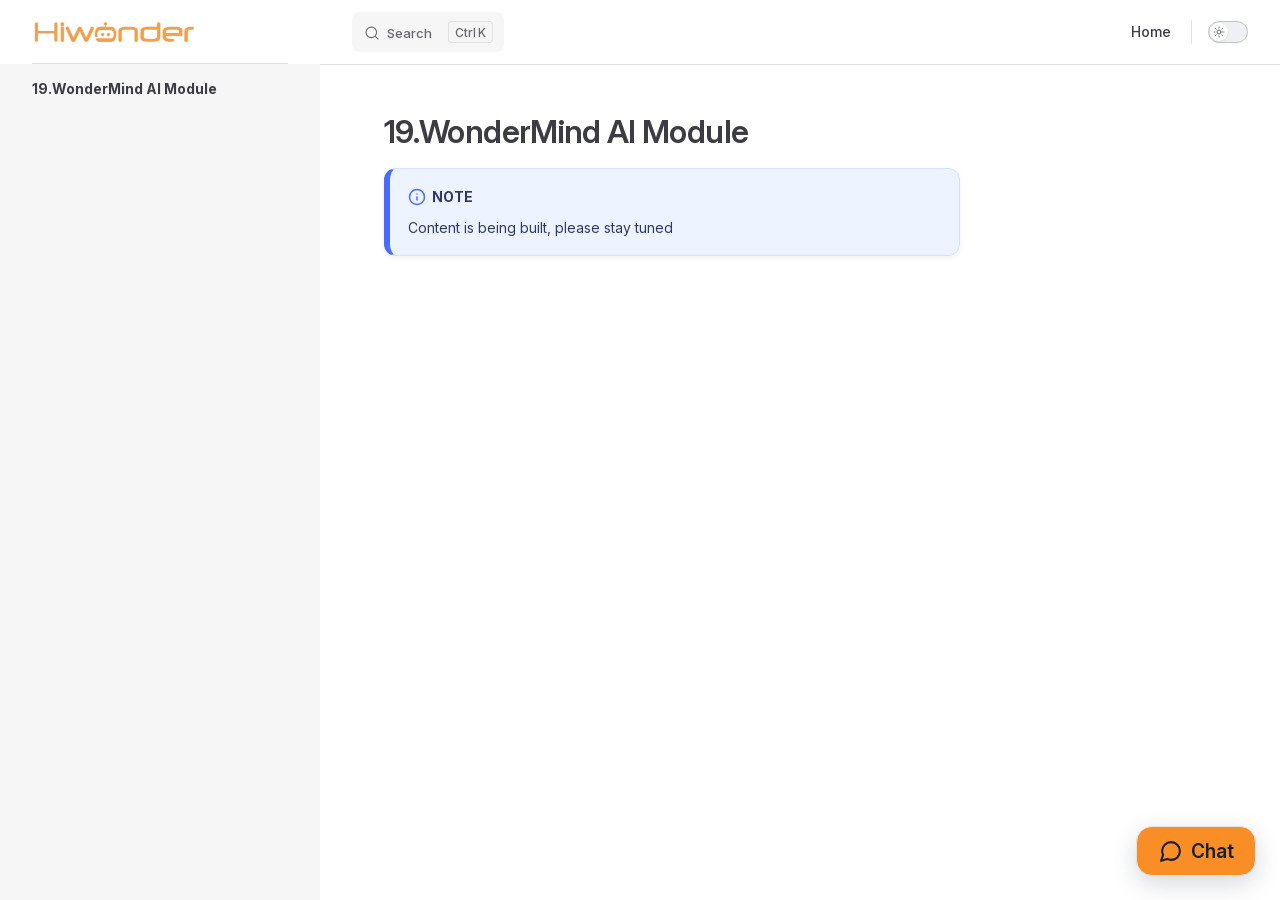
==== projects/AiBlockSensor/en/latest/index.html @ 2402df20 "内容修改" ====
<!DOCTYPE html>
<html lang="en-US" dir="ltr">
  <head>
    <meta charset="utf-8">
    <meta name="viewport" content="width=device-width,initial-scale=1">
    <title>AiBlockSensor Documentation</title>
    <meta name="description" content="AiBlockSensor documentation">
    <meta name="generator" content="VitePress v1.6.4">
    <link rel="preload stylesheet" href="/projects/AiBlockSensor/en/latest/assets/style.CqVD10Tu.css" as="style">
    <link rel="preload stylesheet" href="/projects/AiBlockSensor/en/latest/vp-icons.css" as="style">
    
    <script type="module" src="/projects/AiBlockSensor/en/latest/assets/app.CH7KAd01.js"></script>
    <link rel="preload" href="/projects/AiBlockSensor/en/latest/assets/inter-roman-latin.Di8DUHzh.woff2" as="font" type="font/woff2" crossorigin="">
    <link rel="modulepreload" href="/projects/AiBlockSensor/en/latest/assets/chunks/theme.v0npCUjj.js">
    <link rel="modulepreload" href="/projects/AiBlockSensor/en/latest/assets/chunks/framework.Ba6sv-31.js">
    <link rel="modulepreload" href="/projects/AiBlockSensor/en/latest/assets/index.md.B4m4qEPO.lean.js">
    <link rel="icon" href="/projects/AiBlockSensor/en/latest/favicon.ico">
    <script id="check-dark-mode">(()=>{const e=localStorage.getItem("vitepress-theme-appearance")||"auto",a=window.matchMedia("(prefers-color-scheme: dark)").matches;(!e||e==="auto"?a:e==="dark")&&document.documentElement.classList.add("dark")})();</script>
    <script id="check-mac-os">document.documentElement.classList.toggle("mac",/Mac|iPhone|iPod|iPad/i.test(navigator.platform));</script>
  </head>
  <body>
    <div id="app"><!--[--><div class="page-redirect" style="text-align:center;padding:100px 20px;"><p>Redirecting to content page...</p><p><a href="/projects/AiBlockSensor/en/latest/docs/19.WonderMind AI Module.html" target="_self">If you are not redirected automatically, click here</a></p></div><!--[--><!----><!--]--><!----><div class="feedback-widget"><!----><button class="feedback-widget__trigger" type="button" aria-expanded="false" aria-label="Open feedback form"><span class="feedback-widget__icon" aria-hidden="true"><svg viewBox="0 0 24 24" focusable="false"><path d="M21 11.5a8.4 8.4 0 0 1-.9 3.8 8.5 8.5 0 0 1-7.6 4.7 8.4 8.4 0 0 1-3.8-.9L3 21l1.9-5.7A8.4 8.4 0 0 1 4 11.5 8.5 8.5 0 0 1 12.5 3 8.5 8.5 0 0 1 21 11.5Z"></path></svg></span><span>Chat</span></button></div><!--]--></div>
    <script>window.__VP_HASH_MAP__=JSON.parse("{\"docs_19.wondermind ai module.md\":\"C8YeVUs6\",\"docs_index.md\":\"B2rSggyH\",\"index.md\":\"B4m4qEPO\"}");window.__VP_SITE_DATA__=JSON.parse("{\"lang\":\"en-US\",\"dir\":\"ltr\",\"title\":\"AiBlockSensor Documentation\",\"description\":\"AiBlockSensor documentation\",\"base\":\"/projects/AiBlockSensor/en/latest/\",\"head\":[],\"router\":{\"prefetchLinks\":true},\"appearance\":true,\"themeConfig\":{\"siteTitle\":false,\"logo\":\"/e-logo.webp\",\"outline\":[2,3],\"search\":{\"provider\":\"local\",\"options\":{\"translations\":{\"button\":{\"buttonText\":\"Search\",\"buttonAriaLabel\":\"Search\"},\"modal\":{\"searchBox\":{\"resetButtonTitle\":\"Clear search query\",\"resetButtonAriaLabel\":\"Clear search query\",\"cancelButtonText\":\"Cancel\",\"cancelButtonAriaLabel\":\"Cancel\"},\"startScreen\":{\"recentSearchTitle\":\"Recent Searches\",\"noRecentSearchText\":\"No recent searches\",\"suggestedQueryTitle\":\"Suggested Queries\"},\"noResultsScreen\":{\"noResultsText\":\"No results found for\",\"suggestedQueryText\":\"You can try searching for\",\"reportMissingResultsText\":\"Have any queries?\",\"reportMissingResultsLinkText\":\"Report here\"},\"footer\":{\"selectText\":\"to select\",\"navigateText\":\"to navigate\",\"closeText\":\"to close\"}}}}},\"nav\":[{\"text\":\"Home\",\"link\":\"https://www.hiwonder.net/\",\"target\":\"_self\"}],\"sidebar\":[{\"text\":\"19.WonderMind AI Module\",\"link\":\"/docs/19.WonderMind%20AI%20Module.html\",\"collapsed\":false,\"items\":[]}]},\"locales\":{},\"scrollOffset\":134,\"cleanUrls\":false}");</script>
    
  </body>
</html>
---- projects/AiBlockSensor/en/latest/assets/style.CqVD10Tu.css ----
@font-face{font-family:Inter;font-style:normal;font-weight:100 900;font-display:swap;src:url(/projects/AiBlockSensor/en/latest/assets/inter-roman-cyrillic-ext.BBPuwvHQ.woff2) format("woff2");unicode-range:U+0460-052F,U+1C80-1C88,U+20B4,U+2DE0-2DFF,U+A640-A69F,U+FE2E-FE2F}@font-face{font-family:Inter;font-style:normal;font-weight:100 900;font-display:swap;src:url(/projects/AiBlockSensor/en/latest/assets/inter-roman-cyrillic.C5lxZ8CY.woff2) format("woff2");unicode-range:U+0301,U+0400-045F,U+0490-0491,U+04B0-04B1,U+2116}@font-face{font-family:Inter;font-style:normal;font-weight:100 900;font-display:swap;src:url(/projects/AiBlockSensor/en/latest/assets/inter-roman-greek-ext.CqjqNYQ-.woff2) format("woff2");unicode-range:U+1F00-1FFF}@font-face{font-family:Inter;font-style:normal;font-weight:100 900;font-display:swap;src:url(/projects/AiBlockSensor/en/latest/assets/inter-roman-greek.BBVDIX6e.woff2) format("woff2");unicode-range:U+0370-0377,U+037A-037F,U+0384-038A,U+038C,U+038E-03A1,U+03A3-03FF}@font-face{font-family:Inter;font-style:normal;font-weight:100 900;font-display:swap;src:url(/projects/AiBlockSensor/en/latest/assets/inter-roman-vietnamese.BjW4sHH5.woff2) format("woff2");unicode-range:U+0102-0103,U+0110-0111,U+0128-0129,U+0168-0169,U+01A0-01A1,U+01AF-01B0,U+0300-0301,U+0303-0304,U+0308-0309,U+0323,U+0329,U+1EA0-1EF9,U+20AB}@font-face{font-family:Inter;font-style:normal;font-weight:100 900;font-display:swap;src:url(/projects/AiBlockSensor/en/latest/assets/inter-roman-latin-ext.4ZJIpNVo.woff2) format("woff2");unicode-range:U+0100-02AF,U+0304,U+0308,U+0329,U+1E00-1E9F,U+1EF2-1EFF,U+2020,U+20A0-20AB,U+20AD-20C0,U+2113,U+2C60-2C7F,U+A720-A7FF}@font-face{font-family:Inter;font-style:normal;font-weight:100 900;font-display:swap;src:url(/projects/AiBlockSensor/en/latest/assets/inter-roman-latin.Di8DUHzh.woff2) format("woff2");unicode-range:U+0000-00FF,U+0131,U+0152-0153,U+02BB-02BC,U+02C6,U+02DA,U+02DC,U+0304,U+0308,U+0329,U+2000-206F,U+2074,U+20AC,U+2122,U+2191,U+2193,U+2212,U+2215,U+FEFF,U+FFFD}@font-face{font-family:Inter;font-style:italic;font-weight:100 900;font-display:swap;src:url(/projects/AiBlockSensor/en/latest/assets/inter-italic-cyrillic-ext.r48I6akx.woff2) format("woff2");unicode-range:U+0460-052F,U+1C80-1C88,U+20B4,U+2DE0-2DFF,U+A640-A69F,U+FE2E-FE2F}@font-face{font-family:Inter;font-style:italic;font-weight:100 900;font-display:swap;src:url(/projects/AiBlockSensor/en/latest/assets/inter-italic-cyrillic.By2_1cv3.woff2) format("woff2");unicode-range:U+0301,U+0400-045F,U+0490-0491,U+04B0-04B1,U+2116}@font-face{font-family:Inter;font-style:italic;font-weight:100 900;font-display:swap;src:url(/projects/AiBlockSensor/en/latest/assets/inter-italic-greek-ext.1u6EdAuj.woff2) format("woff2");unicode-range:U+1F00-1FFF}@font-face{font-family:Inter;font-style:italic;font-weight:100 900;font-display:swap;src:url(/projects/AiBlockSensor/en/latest/assets/inter-italic-greek.DJ8dCoTZ.woff2) format("woff2");unicode-range:U+0370-0377,U+037A-037F,U+0384-038A,U+038C,U+038E-03A1,U+03A3-03FF}@font-face{font-family:Inter;font-style:italic;font-weight:100 900;font-display:swap;src:url(/projects/AiBlockSensor/en/latest/assets/inter-italic-vietnamese.BSbpV94h.woff2) format("woff2");unicode-range:U+0102-0103,U+0110-0111,U+0128-0129,U+0168-0169,U+01A0-01A1,U+01AF-01B0,U+0300-0301,U+0303-0304,U+0308-0309,U+0323,U+0329,U+1EA0-1EF9,U+20AB}@font-face{font-family:Inter;font-style:italic;font-weight:100 900;font-display:swap;src:url(/projects/AiBlockSensor/en/latest/assets/inter-italic-latin-ext.CN1xVJS-.woff2) format("woff2");unicode-range:U+0100-02AF,U+0304,U+0308,U+0329,U+1E00-1E9F,U+1EF2-1EFF,U+2020,U+20A0-20AB,U+20AD-20C0,U+2113,U+2C60-2C7F,U+A720-A7FF}@font-face{font-family:Inter;font-style:italic;font-weight:100 900;font-display:swap;src:url(/projects/AiBlockSensor/en/latest/assets/inter-italic-latin.C2AdPX0b.woff2) format("woff2");unicode-range:U+0000-00FF,U+0131,U+0152-0153,U+02BB-02BC,U+02C6,U+02DA,U+02DC,U+0304,U+0308,U+0329,U+2000-206F,U+2074,U+20AC,U+2122,U+2191,U+2193,U+2212,U+2215,U+FEFF,U+FFFD}@font-face{font-family:Punctuation SC;font-weight:400;src:local("PingFang SC Regular"),local("Noto Sans CJK SC"),local("Microsoft YaHei");unicode-range:U+201C,U+201D,U+2018,U+2019,U+2E3A,U+2014,U+2013,U+2026,U+00B7,U+007E,U+002F}@font-face{font-family:Punctuation SC;font-weight:500;src:local("PingFang SC Medium"),local("Noto Sans CJK SC"),local("Microsoft YaHei");unicode-range:U+201C,U+201D,U+2018,U+2019,U+2E3A,U+2014,U+2013,U+2026,U+00B7,U+007E,U+002F}@font-face{font-family:Punctuation SC;font-weight:600;src:local("PingFang SC Semibold"),local("Noto Sans CJK SC Bold"),local("Microsoft YaHei Bold");unicode-range:U+201C,U+201D,U+2018,U+2019,U+2E3A,U+2014,U+2013,U+2026,U+00B7,U+007E,U+002F}@font-face{font-family:Punctuation SC;font-weight:700;src:local("PingFang SC Semibold"),local("Noto Sans CJK SC Bold"),local("Microsoft YaHei Bold");unicode-range:U+201C,U+201D,U+2018,U+2019,U+2E3A,U+2014,U+2013,U+2026,U+00B7,U+007E,U+002F}:root{--vp-c-white: #ffffff;--vp-c-black: #000000;--vp-c-neutral: var(--vp-c-black);--vp-c-neutral-inverse: var(--vp-c-white)}.dark{--vp-c-neutral: var(--vp-c-white);--vp-c-neutral-inverse: var(--vp-c-black)}:root{--vp-c-gray-1: #dddde3;--vp-c-gray-2: #e4e4e9;--vp-c-gray-3: #ebebef;--vp-c-gray-soft: rgba(142, 150, 170, .14);--vp-c-indigo-1: #3451b2;--vp-c-indigo-2: #3a5ccc;--vp-c-indigo-3: #5672cd;--vp-c-indigo-soft: rgba(100, 108, 255, .14);--vp-c-purple-1: #6f42c1;--vp-c-purple-2: #7e4cc9;--vp-c-purple-3: #8e5cd9;--vp-c-purple-soft: rgba(159, 122, 234, .14);--vp-c-green-1: #18794e;--vp-c-green-2: #299764;--vp-c-green-3: #30a46c;--vp-c-green-soft: rgba(16, 185, 129, .14);--vp-c-yellow-1: #915930;--vp-c-yellow-2: #946300;--vp-c-yellow-3: #9f6a00;--vp-c-yellow-soft: rgba(234, 179, 8, .14);--vp-c-red-1: #b8272c;--vp-c-red-2: #d5393e;--vp-c-red-3: #e0575b;--vp-c-red-soft: rgba(244, 63, 94, .14);--vp-c-sponsor: #db2777}.dark{--vp-c-gray-1: #515c67;--vp-c-gray-2: #414853;--vp-c-gray-3: #32363f;--vp-c-gray-soft: rgba(101, 117, 133, .16);--vp-c-indigo-1: #a8b1ff;--vp-c-indigo-2: #5c73e7;--vp-c-indigo-3: #3e63dd;--vp-c-indigo-soft: rgba(100, 108, 255, .16);--vp-c-purple-1: #c8abfa;--vp-c-purple-2: #a879e6;--vp-c-purple-3: #8e5cd9;--vp-c-purple-soft: rgba(159, 122, 234, .16);--vp-c-green-1: #3dd68c;--vp-c-green-2: #30a46c;--vp-c-green-3: #298459;--vp-c-green-soft: rgba(16, 185, 129, .16);--vp-c-yellow-1: #f9b44e;--vp-c-yellow-2: #da8b17;--vp-c-yellow-3: #a46a0a;--vp-c-yellow-soft: rgba(234, 179, 8, .16);--vp-c-red-1: #f66f81;--vp-c-red-2: #f14158;--vp-c-red-3: #b62a3c;--vp-c-red-soft: rgba(244, 63, 94, .16)}:root{--vp-c-bg: #ffffff;--vp-c-bg-alt: #f6f6f7;--vp-c-bg-elv: #ffffff;--vp-c-bg-soft: #f6f6f7}.dark{--vp-c-bg: #1b1b1f;--vp-c-bg-alt: #161618;--vp-c-bg-elv: #202127;--vp-c-bg-soft: #202127}:root{--vp-c-border: #c2c2c4;--vp-c-divider: #e2e2e3;--vp-c-gutter: #e2e2e3}.dark{--vp-c-border: #3c3f44;--vp-c-divider: #2e2e32;--vp-c-gutter: #000000}:root{--vp-c-text-1: #3c3c43;--vp-c-text-2: #67676c;--vp-c-text-3: #929295}.dark{--vp-c-text-1: #dfdfd6;--vp-c-text-2: #98989f;--vp-c-text-3: #6a6a71}:root{--vp-c-default-1: var(--vp-c-gray-1);--vp-c-default-2: var(--vp-c-gray-2);--vp-c-default-3: var(--vp-c-gray-3);--vp-c-default-soft: var(--vp-c-gray-soft);--vp-c-brand-1: var(--vp-c-indigo-1);--vp-c-brand-2: var(--vp-c-indigo-2);--vp-c-brand-3: var(--vp-c-indigo-3);--vp-c-brand-soft: var(--vp-c-indigo-soft);--vp-c-brand: var(--vp-c-brand-1);--vp-c-tip-1: var(--vp-c-brand-1);--vp-c-tip-2: var(--vp-c-brand-2);--vp-c-tip-3: var(--vp-c-brand-3);--vp-c-tip-soft: var(--vp-c-brand-soft);--vp-c-note-1: var(--vp-c-brand-1);--vp-c-note-2: var(--vp-c-brand-2);--vp-c-note-3: var(--vp-c-brand-3);--vp-c-note-soft: var(--vp-c-brand-soft);--vp-c-success-1: var(--vp-c-green-1);--vp-c-success-2: var(--vp-c-green-2);--vp-c-success-3: var(--vp-c-green-3);--vp-c-success-soft: var(--vp-c-green-soft);--vp-c-important-1: var(--vp-c-purple-1);--vp-c-important-2: var(--vp-c-purple-2);--vp-c-important-3: var(--vp-c-purple-3);--vp-c-important-soft: var(--vp-c-purple-soft);--vp-c-warning-1: var(--vp-c-yellow-1);--vp-c-warning-2: var(--vp-c-yellow-2);--vp-c-warning-3: var(--vp-c-yellow-3);--vp-c-warning-soft: var(--vp-c-yellow-soft);--vp-c-danger-1: var(--vp-c-red-1);--vp-c-danger-2: var(--vp-c-red-2);--vp-c-danger-3: var(--vp-c-red-3);--vp-c-danger-soft: var(--vp-c-red-soft);--vp-c-caution-1: var(--vp-c-red-1);--vp-c-caution-2: var(--vp-c-red-2);--vp-c-caution-3: var(--vp-c-red-3);--vp-c-caution-soft: var(--vp-c-red-soft)}:root{--vp-font-family-base: "Inter", ui-sans-serif, system-ui, sans-serif, "Apple Color Emoji", "Segoe UI Emoji", "Segoe UI Symbol", "Noto Color Emoji";--vp-font-family-mono: ui-monospace, "Menlo", "Monaco", "Consolas", "Liberation Mono", "Courier New", monospace;font-optical-sizing:auto}:root:where(:lang(zh)){--vp-font-family-base: "Punctuation SC", "Inter", ui-sans-serif, system-ui, sans-serif, "Apple Color Emoji", "Segoe UI Emoji", "Segoe UI Symbol", "Noto Color Emoji"}:root{--vp-shadow-1: 0 1px 2px rgba(0, 0, 0, .04), 0 1px 2px rgba(0, 0, 0, .06);--vp-shadow-2: 0 3px 12px rgba(0, 0, 0, .07), 0 1px 4px rgba(0, 0, 0, .07);--vp-shadow-3: 0 12px 32px rgba(0, 0, 0, .1), 0 2px 6px rgba(0, 0, 0, .08);--vp-shadow-4: 0 14px 44px rgba(0, 0, 0, .12), 0 3px 9px rgba(0, 0, 0, .12);--vp-shadow-5: 0 18px 56px rgba(0, 0, 0, .16), 0 4px 12px rgba(0, 0, 0, .16)}:root{--vp-z-index-footer: 10;--vp-z-index-local-nav: 20;--vp-z-index-nav: 30;--vp-z-index-layout-top: 40;--vp-z-index-backdrop: 50;--vp-z-index-sidebar: 60}@media (min-width: 960px){:root{--vp-z-index-sidebar: 25}}:root{--vp-layout-max-width: 1440px}:root{--vp-header-anchor-symbol: "#"}:root{--vp-code-line-height: 1.7;--vp-code-font-size: .875em;--vp-code-color: var(--vp-c-brand-1);--vp-code-link-color: var(--vp-c-brand-1);--vp-code-link-hover-color: var(--vp-c-brand-2);--vp-code-bg: var(--vp-c-default-soft);--vp-code-block-color: var(--vp-c-text-2);--vp-code-block-bg: var(--vp-c-bg-alt);--vp-code-block-divider-color: var(--vp-c-gutter);--vp-code-lang-color: var(--vp-c-text-3);--vp-code-line-highlight-color: var(--vp-c-default-soft);--vp-code-line-number-color: var(--vp-c-text-3);--vp-code-line-diff-add-color: var(--vp-c-success-soft);--vp-code-line-diff-add-symbol-color: var(--vp-c-success-1);--vp-code-line-diff-remove-color: var(--vp-c-danger-soft);--vp-code-line-diff-remove-symbol-color: var(--vp-c-danger-1);--vp-code-line-warning-color: var(--vp-c-warning-soft);--vp-code-line-error-color: var(--vp-c-danger-soft);--vp-code-copy-code-border-color: var(--vp-c-divider);--vp-code-copy-code-bg: var(--vp-c-bg-soft);--vp-code-copy-code-hover-border-color: var(--vp-c-divider);--vp-code-copy-code-hover-bg: var(--vp-c-bg);--vp-code-copy-code-active-text: var(--vp-c-text-2);--vp-code-copy-copied-text-content: "Copied";--vp-code-tab-divider: var(--vp-code-block-divider-color);--vp-code-tab-text-color: var(--vp-c-text-2);--vp-code-tab-bg: var(--vp-code-block-bg);--vp-code-tab-hover-text-color: var(--vp-c-text-1);--vp-code-tab-active-text-color: var(--vp-c-text-1);--vp-code-tab-active-bar-color: var(--vp-c-brand-1)}:lang(es),:lang(pt){--vp-code-copy-copied-text-content: "Copiado"}:lang(fa){--vp-code-copy-copied-text-content: "کپی شد"}:lang(ko){--vp-code-copy-copied-text-content: "복사됨"}:lang(ru){--vp-code-copy-copied-text-content: "Скопировано"}:lang(zh){--vp-code-copy-copied-text-content: "已复制"}:root{--vp-button-brand-border: transparent;--vp-button-brand-text: var(--vp-c-white);--vp-button-brand-bg: var(--vp-c-brand-3);--vp-button-brand-hover-border: transparent;--vp-button-brand-hover-text: var(--vp-c-white);--vp-button-brand-hover-bg: var(--vp-c-brand-2);--vp-button-brand-active-border: transparent;--vp-button-brand-active-text: var(--vp-c-white);--vp-button-brand-active-bg: var(--vp-c-brand-1);--vp-button-alt-border: transparent;--vp-button-alt-text: var(--vp-c-text-1);--vp-button-alt-bg: var(--vp-c-default-3);--vp-button-alt-hover-border: transparent;--vp-button-alt-hover-text: var(--vp-c-text-1);--vp-button-alt-hover-bg: var(--vp-c-default-2);--vp-button-alt-active-border: transparent;--vp-button-alt-active-text: var(--vp-c-text-1);--vp-button-alt-active-bg: var(--vp-c-default-1);--vp-button-sponsor-border: var(--vp-c-text-2);--vp-button-sponsor-text: var(--vp-c-text-2);--vp-button-sponsor-bg: transparent;--vp-button-sponsor-hover-border: var(--vp-c-sponsor);--vp-button-sponsor-hover-text: var(--vp-c-sponsor);--vp-button-sponsor-hover-bg: transparent;--vp-button-sponsor-active-border: var(--vp-c-sponsor);--vp-button-sponsor-active-text: var(--vp-c-sponsor);--vp-button-sponsor-active-bg: transparent}:root{--vp-custom-block-font-size: 14px;--vp-custom-block-code-font-size: 13px;--vp-custom-block-info-border: transparent;--vp-custom-block-info-text: var(--vp-c-text-1);--vp-custom-block-info-bg: var(--vp-c-default-soft);--vp-custom-block-info-code-bg: var(--vp-c-default-soft);--vp-custom-block-note-border: transparent;--vp-custom-block-note-text: var(--vp-c-text-1);--vp-custom-block-note-bg: var(--vp-c-default-soft);--vp-custom-block-note-code-bg: var(--vp-c-default-soft);--vp-custom-block-tip-border: transparent;--vp-custom-block-tip-text: var(--vp-c-text-1);--vp-custom-block-tip-bg: var(--vp-c-tip-soft);--vp-custom-block-tip-code-bg: var(--vp-c-tip-soft);--vp-custom-block-important-border: transparent;--vp-custom-block-important-text: var(--vp-c-text-1);--vp-custom-block-important-bg: var(--vp-c-important-soft);--vp-custom-block-important-code-bg: var(--vp-c-important-soft);--vp-custom-block-warning-border: transparent;--vp-custom-block-warning-text: var(--vp-c-text-1);--vp-custom-block-warning-bg: var(--vp-c-warning-soft);--vp-custom-block-warning-code-bg: var(--vp-c-warning-soft);--vp-custom-block-danger-border: transparent;--vp-custom-block-danger-text: var(--vp-c-text-1);--vp-custom-block-danger-bg: var(--vp-c-danger-soft);--vp-custom-block-danger-code-bg: var(--vp-c-danger-soft);--vp-custom-block-caution-border: transparent;--vp-custom-block-caution-text: var(--vp-c-text-1);--vp-custom-block-caution-bg: var(--vp-c-caution-soft);--vp-custom-block-caution-code-bg: var(--vp-c-caution-soft);--vp-custom-block-details-border: var(--vp-custom-block-info-border);--vp-custom-block-details-text: var(--vp-custom-block-info-text);--vp-custom-block-details-bg: var(--vp-custom-block-info-bg);--vp-custom-block-details-code-bg: var(--vp-custom-block-info-code-bg)}:root{--vp-input-border-color: var(--vp-c-border);--vp-input-bg-color: var(--vp-c-bg-alt);--vp-input-switch-bg-color: var(--vp-c-default-soft)}:root{--vp-nav-height: 64px;--vp-nav-bg-color: var(--vp-c-bg);--vp-nav-screen-bg-color: var(--vp-c-bg);--vp-nav-logo-height: 24px}.hide-nav{--vp-nav-height: 0px}.hide-nav .VPSidebar{--vp-nav-height: 22px}:root{--vp-local-nav-bg-color: var(--vp-c-bg)}:root{--vp-sidebar-width: 272px;--vp-sidebar-bg-color: var(--vp-c-bg-alt)}:root{--vp-backdrop-bg-color: rgba(0, 0, 0, .6)}:root{--vp-home-hero-name-color: var(--vp-c-brand-1);--vp-home-hero-name-background: transparent;--vp-home-hero-image-background-image: none;--vp-home-hero-image-filter: none}:root{--vp-badge-info-border: transparent;--vp-badge-info-text: var(--vp-c-text-2);--vp-badge-info-bg: var(--vp-c-default-soft);--vp-badge-tip-border: transparent;--vp-badge-tip-text: var(--vp-c-tip-1);--vp-badge-tip-bg: var(--vp-c-tip-soft);--vp-badge-warning-border: transparent;--vp-badge-warning-text: var(--vp-c-warning-1);--vp-badge-warning-bg: var(--vp-c-warning-soft);--vp-badge-danger-border: transparent;--vp-badge-danger-text: var(--vp-c-danger-1);--vp-badge-danger-bg: var(--vp-c-danger-soft)}:root{--vp-carbon-ads-text-color: var(--vp-c-text-1);--vp-carbon-ads-poweredby-color: var(--vp-c-text-2);--vp-carbon-ads-bg-color: var(--vp-c-bg-soft);--vp-carbon-ads-hover-text-color: var(--vp-c-brand-1);--vp-carbon-ads-hover-poweredby-color: var(--vp-c-text-1)}:root{--vp-local-search-bg: var(--vp-c-bg);--vp-local-search-result-bg: var(--vp-c-bg);--vp-local-search-result-border: var(--vp-c-divider);--vp-local-search-result-selected-bg: var(--vp-c-bg);--vp-local-search-result-selected-border: var(--vp-c-brand-1);--vp-local-search-highlight-bg: var(--vp-c-brand-1);--vp-local-search-highlight-text: var(--vp-c-neutral-inverse)}@media (prefers-reduced-motion: reduce){*,:before,:after{animation-delay:-1ms!important;animation-duration:1ms!important;animation-iteration-count:1!important;background-attachment:initial!important;scroll-behavior:auto!important;transition-duration:0s!important;transition-delay:0s!important}}*,:before,:after{box-sizing:border-box}html{line-height:1.4;font-size:16px;-webkit-text-size-adjust:100%}html.dark{color-scheme:dark}body{margin:0;width:100%;min-width:320px;min-height:100vh;line-height:24px;font-family:var(--vp-font-family-base);font-size:16px;font-weight:400;color:var(--vp-c-text-1);background-color:var(--vp-c-bg);font-synthesis:style;text-rendering:optimizeLegibility;-webkit-font-smoothing:antialiased;-moz-osx-font-smoothing:grayscale}main{display:block}h1,h2,h3,h4,h5,h6{margin:0;line-height:24px;font-size:16px;font-weight:400}p{margin:0}strong,b{font-weight:600}a,area,button,[role=button],input,label,select,summary,textarea{touch-action:manipulation}a{color:inherit;text-decoration:inherit}ol,ul{list-style:none;margin:0;padding:0}blockquote{margin:0}pre,code,kbd,samp{font-family:var(--vp-font-family-mono)}img,svg,video,canvas,audio,iframe,embed,object{display:block}figure{margin:0}img,video{max-width:100%;height:auto}button,input,optgroup,select,textarea{border:0;padding:0;line-height:inherit;color:inherit}button{padding:0;font-family:inherit;background-color:transparent;background-image:none}button:enabled,[role=button]:enabled{cursor:pointer}button:focus,button:focus-visible{outline:1px dotted;outline:4px auto -webkit-focus-ring-color}button:focus:not(:focus-visible){outline:none!important}input:focus,textarea:focus,select:focus{outline:none}table{border-collapse:collapse}input{background-color:transparent}input:-ms-input-placeholder,textarea:-ms-input-placeholder{color:var(--vp-c-text-3)}input::-ms-input-placeholder,textarea::-ms-input-placeholder{color:var(--vp-c-text-3)}input::placeholder,textarea::placeholder{color:var(--vp-c-text-3)}input::-webkit-outer-spin-button,input::-webkit-inner-spin-button{-webkit-appearance:none;margin:0}input[type=number]{-moz-appearance:textfield}textarea{resize:vertical}select{-webkit-appearance:none}fieldset{margin:0;padding:0}h1,h2,h3,h4,h5,h6,li,p{overflow-wrap:break-word}vite-error-overlay{z-index:9999}mjx-container{overflow-x:auto}mjx-container>svg{display:inline-block;margin:auto}[class^=vpi-],[class*=" vpi-"],.vp-icon{width:1em;height:1em}[class^=vpi-].bg,[class*=" vpi-"].bg,.vp-icon.bg{background-size:100% 100%;background-color:transparent}[class^=vpi-]:not(.bg),[class*=" vpi-"]:not(.bg),.vp-icon:not(.bg){-webkit-mask:var(--icon) no-repeat;mask:var(--icon) no-repeat;-webkit-mask-size:100% 100%;mask-size:100% 100%;background-color:currentColor;color:inherit}.vpi-align-left{--icon: url("data:image/svg+xml,%3Csvg xmlns='http://www.w3.org/2000/svg' fill='none' stroke='currentColor' stroke-linecap='round' stroke-linejoin='round' stroke-width='2' viewBox='0 0 24 24'%3E%3Cpath d='M21 6H3M15 12H3M17 18H3'/%3E%3C/svg%3E")}.vpi-arrow-right,.vpi-arrow-down,.vpi-arrow-left,.vpi-arrow-up{--icon: url("data:image/svg+xml,%3Csvg xmlns='http://www.w3.org/2000/svg' fill='none' stroke='currentColor' stroke-linecap='round' stroke-linejoin='round' stroke-width='2' viewBox='0 0 24 24'%3E%3Cpath d='M5 12h14M12 5l7 7-7 7'/%3E%3C/svg%3E")}.vpi-chevron-right,.vpi-chevron-down,.vpi-chevron-left,.vpi-chevron-up{--icon: url("data:image/svg+xml,%3Csvg xmlns='http://www.w3.org/2000/svg' fill='none' stroke='currentColor' stroke-linecap='round' stroke-linejoin='round' stroke-width='2' viewBox='0 0 24 24'%3E%3Cpath d='m9 18 6-6-6-6'/%3E%3C/svg%3E")}.vpi-chevron-down,.vpi-arrow-down{transform:rotate(90deg)}.vpi-chevron-left,.vpi-arrow-left{transform:rotate(180deg)}.vpi-chevron-up,.vpi-arrow-up{transform:rotate(-90deg)}.vpi-square-pen{--icon: url("data:image/svg+xml,%3Csvg xmlns='http://www.w3.org/2000/svg' fill='none' stroke='currentColor' stroke-linecap='round' stroke-linejoin='round' stroke-width='2' viewBox='0 0 24 24'%3E%3Cpath d='M12 3H5a2 2 0 0 0-2 2v14a2 2 0 0 0 2 2h14a2 2 0 0 0 2-2v-7'/%3E%3Cpath d='M18.375 2.625a2.121 2.121 0 1 1 3 3L12 15l-4 1 1-4Z'/%3E%3C/svg%3E")}.vpi-plus{--icon: url("data:image/svg+xml,%3Csvg xmlns='http://www.w3.org/2000/svg' fill='none' stroke='currentColor' stroke-linecap='round' stroke-linejoin='round' stroke-width='2' viewBox='0 0 24 24'%3E%3Cpath d='M5 12h14M12 5v14'/%3E%3C/svg%3E")}.vpi-sun{--icon: url("data:image/svg+xml,%3Csvg xmlns='http://www.w3.org/2000/svg' fill='none' stroke='currentColor' stroke-linecap='round' stroke-linejoin='round' stroke-width='2' viewBox='0 0 24 24'%3E%3Ccircle cx='12' cy='12' r='4'/%3E%3Cpath d='M12 2v2M12 20v2M4.93 4.93l1.41 1.41M17.66 17.66l1.41 1.41M2 12h2M20 12h2M6.34 17.66l-1.41 1.41M19.07 4.93l-1.41 1.41'/%3E%3C/svg%3E")}.vpi-moon{--icon: url("data:image/svg+xml,%3Csvg xmlns='http://www.w3.org/2000/svg' fill='none' stroke='currentColor' stroke-linecap='round' stroke-linejoin='round' stroke-width='2' viewBox='0 0 24 24'%3E%3Cpath d='M12 3a6 6 0 0 0 9 9 9 9 0 1 1-9-9Z'/%3E%3C/svg%3E")}.vpi-more-horizontal{--icon: url("data:image/svg+xml,%3Csvg xmlns='http://www.w3.org/2000/svg' fill='none' stroke='currentColor' stroke-linecap='round' stroke-linejoin='round' stroke-width='2' viewBox='0 0 24 24'%3E%3Ccircle cx='12' cy='12' r='1'/%3E%3Ccircle cx='19' cy='12' r='1'/%3E%3Ccircle cx='5' cy='12' r='1'/%3E%3C/svg%3E")}.vpi-languages{--icon: url("data:image/svg+xml,%3Csvg xmlns='http://www.w3.org/2000/svg' fill='none' stroke='currentColor' stroke-linecap='round' stroke-linejoin='round' stroke-width='2' viewBox='0 0 24 24'%3E%3Cpath d='m5 8 6 6M4 14l6-6 2-3M2 5h12M7 2h1M22 22l-5-10-5 10M14 18h6'/%3E%3C/svg%3E")}.vpi-heart{--icon: url("data:image/svg+xml,%3Csvg xmlns='http://www.w3.org/2000/svg' fill='none' stroke='currentColor' stroke-linecap='round' stroke-linejoin='round' stroke-width='2' viewBox='0 0 24 24'%3E%3Cpath d='M19 14c1.49-1.46 3-3.21 3-5.5A5.5 5.5 0 0 0 16.5 3c-1.76 0-3 .5-4.5 2-1.5-1.5-2.74-2-4.5-2A5.5 5.5 0 0 0 2 8.5c0 2.3 1.5 4.05 3 5.5l7 7Z'/%3E%3C/svg%3E")}.vpi-search{--icon: url("data:image/svg+xml,%3Csvg xmlns='http://www.w3.org/2000/svg' fill='none' stroke='currentColor' stroke-linecap='round' stroke-linejoin='round' stroke-width='2' viewBox='0 0 24 24'%3E%3Ccircle cx='11' cy='11' r='8'/%3E%3Cpath d='m21 21-4.3-4.3'/%3E%3C/svg%3E")}.vpi-layout-list{--icon: url("data:image/svg+xml,%3Csvg xmlns='http://www.w3.org/2000/svg' fill='none' stroke='currentColor' stroke-linecap='round' stroke-linejoin='round' stroke-width='2' viewBox='0 0 24 24'%3E%3Crect width='7' height='7' x='3' y='3' rx='1'/%3E%3Crect width='7' height='7' x='3' y='14' rx='1'/%3E%3Cpath d='M14 4h7M14 9h7M14 15h7M14 20h7'/%3E%3C/svg%3E")}.vpi-delete{--icon: url("data:image/svg+xml,%3Csvg xmlns='http://www.w3.org/2000/svg' fill='none' stroke='currentColor' stroke-linecap='round' stroke-linejoin='round' stroke-width='2' viewBox='0 0 24 24'%3E%3Cpath d='M20 5H9l-7 7 7 7h11a2 2 0 0 0 2-2V7a2 2 0 0 0-2-2ZM18 9l-6 6M12 9l6 6'/%3E%3C/svg%3E")}.vpi-corner-down-left{--icon: url("data:image/svg+xml,%3Csvg xmlns='http://www.w3.org/2000/svg' fill='none' stroke='currentColor' stroke-linecap='round' stroke-linejoin='round' stroke-width='2' viewBox='0 0 24 24'%3E%3Cpath d='m9 10-5 5 5 5'/%3E%3Cpath d='M20 4v7a4 4 0 0 1-4 4H4'/%3E%3C/svg%3E")}:root{--vp-icon-copy: url("data:image/svg+xml,%3Csvg xmlns='http://www.w3.org/2000/svg' fill='none' stroke='rgba(128,128,128,1)' stroke-linecap='round' stroke-linejoin='round' stroke-width='2' viewBox='0 0 24 24'%3E%3Crect width='8' height='4' x='8' y='2' rx='1' ry='1'/%3E%3Cpath d='M16 4h2a2 2 0 0 1 2 2v14a2 2 0 0 1-2 2H6a2 2 0 0 1-2-2V6a2 2 0 0 1 2-2h2'/%3E%3C/svg%3E");--vp-icon-copied: url("data:image/svg+xml,%3Csvg xmlns='http://www.w3.org/2000/svg' fill='none' stroke='rgba(128,128,128,1)' stroke-linecap='round' stroke-linejoin='round' stroke-width='2' viewBox='0 0 24 24'%3E%3Crect width='8' height='4' x='8' y='2' rx='1' ry='1'/%3E%3Cpath d='M16 4h2a2 2 0 0 1 2 2v14a2 2 0 0 1-2 2H6a2 2 0 0 1-2-2V6a2 2 0 0 1 2-2h2'/%3E%3Cpath d='m9 14 2 2 4-4'/%3E%3C/svg%3E")}.visually-hidden{position:absolute;width:1px;height:1px;white-space:nowrap;clip:rect(0 0 0 0);clip-path:inset(50%);overflow:hidden}.custom-block{border:1px solid transparent;border-radius:8px;padding:16px 16px 8px;line-height:24px;font-size:var(--vp-custom-block-font-size);color:var(--vp-c-text-2)}.custom-block.info{border-color:var(--vp-custom-block-info-border);color:var(--vp-custom-block-info-text);background-color:var(--vp-custom-block-info-bg)}.custom-block.info a,.custom-block.info code{color:var(--vp-c-brand-1)}.custom-block.info a:hover,.custom-block.info a:hover>code{color:var(--vp-c-brand-2)}.custom-block.info code{background-color:var(--vp-custom-block-info-code-bg)}.custom-block.note{border-color:var(--vp-custom-block-note-border);color:var(--vp-custom-block-note-text);background-color:var(--vp-custom-block-note-bg)}.custom-block.note a,.custom-block.note code{color:var(--vp-c-brand-1)}.custom-block.note a:hover,.custom-block.note a:hover>code{color:var(--vp-c-brand-2)}.custom-block.note code{background-color:var(--vp-custom-block-note-code-bg)}.custom-block.tip{border-color:var(--vp-custom-block-tip-border);color:var(--vp-custom-block-tip-text);background-color:var(--vp-custom-block-tip-bg)}.custom-block.tip a,.custom-block.tip code{color:var(--vp-c-tip-1)}.custom-block.tip a:hover,.custom-block.tip a:hover>code{color:var(--vp-c-tip-2)}.custom-block.tip code{background-color:var(--vp-custom-block-tip-code-bg)}.custom-block.important{border-color:var(--vp-custom-block-important-border);color:var(--vp-custom-block-important-text);background-color:var(--vp-custom-block-important-bg)}.custom-block.important a,.custom-block.important code{color:var(--vp-c-important-1)}.custom-block.important a:hover,.custom-block.important a:hover>code{color:var(--vp-c-important-2)}.custom-block.important code{background-color:var(--vp-custom-block-important-code-bg)}.custom-block.warning{border-color:var(--vp-custom-block-warning-border);color:var(--vp-custom-block-warning-text);background-color:var(--vp-custom-block-warning-bg)}.custom-block.warning a,.custom-block.warning code{color:var(--vp-c-warning-1)}.custom-block.warning a:hover,.custom-block.warning a:hover>code{color:var(--vp-c-warning-2)}.custom-block.warning code{background-color:var(--vp-custom-block-warning-code-bg)}.custom-block.danger{border-color:var(--vp-custom-block-danger-border);color:var(--vp-custom-block-danger-text);background-color:var(--vp-custom-block-danger-bg)}.custom-block.danger a,.custom-block.danger code{color:var(--vp-c-danger-1)}.custom-block.danger a:hover,.custom-block.danger a:hover>code{color:var(--vp-c-danger-2)}.custom-block.danger code{background-color:var(--vp-custom-block-danger-code-bg)}.custom-block.caution{border-color:var(--vp-custom-block-caution-border);color:var(--vp-custom-block-caution-text);background-color:var(--vp-custom-block-caution-bg)}.custom-block.caution a,.custom-block.caution code{color:var(--vp-c-caution-1)}.custom-block.caution a:hover,.custom-block.caution a:hover>code{color:var(--vp-c-caution-2)}.custom-block.caution code{background-color:var(--vp-custom-block-caution-code-bg)}.custom-block.details{border-color:var(--vp-custom-block-details-border);color:var(--vp-custom-block-details-text);background-color:var(--vp-custom-block-details-bg)}.custom-block.details a{color:var(--vp-c-brand-1)}.custom-block.details a:hover,.custom-block.details a:hover>code{color:var(--vp-c-brand-2)}.custom-block.details code{background-color:var(--vp-custom-block-details-code-bg)}.custom-block-title{font-weight:600}.custom-block p+p{margin:8px 0}.custom-block.details summary{margin:0 0 8px;font-weight:700;cursor:pointer;-webkit-user-select:none;user-select:none}.custom-block.details summary+p{margin:8px 0}.custom-block a{color:inherit;font-weight:600;text-decoration:underline;text-underline-offset:2px;transition:opacity .25s}.custom-block a:hover{opacity:.75}.custom-block code{font-size:var(--vp-custom-block-code-font-size)}.custom-block.custom-block th,.custom-block.custom-block blockquote>p{font-size:var(--vp-custom-block-font-size);color:inherit}.dark .vp-code span{color:var(--shiki-dark, inherit)}html:not(.dark) .vp-code span{color:var(--shiki-light, inherit)}.vp-code-group{margin-top:16px}.vp-code-group .tabs{position:relative;display:flex;margin-right:-24px;margin-left:-24px;padding:0 12px;background-color:var(--vp-code-tab-bg);overflow-x:auto;overflow-y:hidden;box-shadow:inset 0 -1px var(--vp-code-tab-divider)}@media (min-width: 640px){.vp-code-group .tabs{margin-right:0;margin-left:0;border-radius:8px 8px 0 0}}.vp-code-group .tabs input{position:fixed;opacity:0;pointer-events:none}.vp-code-group .tabs label{position:relative;display:inline-block;border-bottom:1px solid transparent;padding:0 12px;line-height:48px;font-size:14px;font-weight:500;color:var(--vp-code-tab-text-color);white-space:nowrap;cursor:pointer;transition:color .25s}.vp-code-group .tabs label:after{position:absolute;right:8px;bottom:-1px;left:8px;z-index:1;height:2px;border-radius:2px;content:"";background-color:transparent;transition:background-color .25s}.vp-code-group label:hover{color:var(--vp-code-tab-hover-text-color)}.vp-code-group input:checked+label{color:var(--vp-code-tab-active-text-color)}.vp-code-group input:checked+label:after{background-color:var(--vp-code-tab-active-bar-color)}.vp-code-group div[class*=language-],.vp-block{display:none;margin-top:0!important;border-top-left-radius:0!important;border-top-right-radius:0!important}.vp-code-group div[class*=language-].active,.vp-block.active{display:block}.vp-block{padding:20px 24px}.vp-doc h1,.vp-doc h2,.vp-doc h3,.vp-doc h4,.vp-doc h5,.vp-doc h6{position:relative;font-weight:600;outline:none}.vp-doc h1{letter-spacing:-.02em;line-height:40px;font-size:28px}.vp-doc h2{margin:48px 0 16px;border-top:1px solid var(--vp-c-divider);padding-top:24px;letter-spacing:-.02em;line-height:32px;font-size:24px}.vp-doc h3{margin:32px 0 0;letter-spacing:-.01em;line-height:28px;font-size:20px}.vp-doc h4{margin:24px 0 0;letter-spacing:-.01em;line-height:24px;font-size:18px}.vp-doc .header-anchor{position:absolute;top:0;left:0;margin-left:-.87em;font-weight:500;-webkit-user-select:none;user-select:none;opacity:0;text-decoration:none;transition:color .25s,opacity .25s}.vp-doc .header-anchor:before{content:var(--vp-header-anchor-symbol)}.vp-doc h1:hover .header-anchor,.vp-doc h1 .header-anchor:focus,.vp-doc h2:hover .header-anchor,.vp-doc h2 .header-anchor:focus,.vp-doc h3:hover .header-anchor,.vp-doc h3 .header-anchor:focus,.vp-doc h4:hover .header-anchor,.vp-doc h4 .header-anchor:focus,.vp-doc h5:hover .header-anchor,.vp-doc h5 .header-anchor:focus,.vp-doc h6:hover .header-anchor,.vp-doc h6 .header-anchor:focus{opacity:1}@media (min-width: 768px){.vp-doc h1{letter-spacing:-.02em;line-height:40px;font-size:32px}}.vp-doc h2 .header-anchor{top:24px}.vp-doc p,.vp-doc summary{margin:16px 0}.vp-doc p{line-height:28px}.vp-doc blockquote{margin:16px 0;border-left:2px solid var(--vp-c-divider);padding-left:16px;transition:border-color .5s;color:var(--vp-c-text-2)}.vp-doc blockquote>p{margin:0;font-size:16px;transition:color .5s}.vp-doc a{font-weight:500;color:var(--vp-c-brand-1);text-decoration:underline;text-underline-offset:2px;transition:color .25s,opacity .25s}.vp-doc a:hover{color:var(--vp-c-brand-2)}.vp-doc strong{font-weight:600}.vp-doc ul,.vp-doc ol{padding-left:1.25rem;margin:16px 0}.vp-doc ul{list-style:disc}.vp-doc ol{list-style:decimal}.vp-doc li+li{margin-top:8px}.vp-doc li>ol,.vp-doc li>ul{margin:8px 0 0}.vp-doc table{display:block;border-collapse:collapse;margin:20px 0;overflow-x:auto}.vp-doc tr{background-color:var(--vp-c-bg);border-top:1px solid var(--vp-c-divider);transition:background-color .5s}.vp-doc tr:nth-child(2n){background-color:var(--vp-c-bg-soft)}.vp-doc th,.vp-doc td{border:1px solid var(--vp-c-divider);padding:8px 16px}.vp-doc th{text-align:left;font-size:14px;font-weight:600;color:var(--vp-c-text-2);background-color:var(--vp-c-bg-soft)}.vp-doc td{font-size:14px}.vp-doc hr{margin:16px 0;border:none;border-top:1px solid var(--vp-c-divider)}.vp-doc .custom-block{margin:16px 0}.vp-doc .custom-block p{margin:8px 0;line-height:24px}.vp-doc .custom-block p:first-child{margin:0}.vp-doc .custom-block div[class*=language-]{margin:8px 0;border-radius:8px}.vp-doc .custom-block div[class*=language-] code{font-weight:400;background-color:transparent}.vp-doc .custom-block .vp-code-group .tabs{margin:0;border-radius:8px 8px 0 0}.vp-doc :not(pre,h1,h2,h3,h4,h5,h6)>code{font-size:var(--vp-code-font-size);color:var(--vp-code-color)}.vp-doc :not(pre)>code{border-radius:4px;padding:3px 6px;background-color:var(--vp-code-bg);transition:color .25s,background-color .5s}.vp-doc a>code{color:var(--vp-code-link-color)}.vp-doc a:hover>code{color:var(--vp-code-link-hover-color)}.vp-doc h1>code,.vp-doc h2>code,.vp-doc h3>code,.vp-doc h4>code{font-size:.9em}.vp-doc div[class*=language-],.vp-block{position:relative;margin:16px -24px;background-color:var(--vp-code-block-bg);overflow-x:auto;transition:background-color .5s}@media (min-width: 640px){.vp-doc div[class*=language-],.vp-block{border-radius:8px;margin:16px 0}}@media (max-width: 639px){.vp-doc li div[class*=language-]{border-radius:8px 0 0 8px}}.vp-doc div[class*=language-]+div[class*=language-],.vp-doc div[class$=-api]+div[class*=language-],.vp-doc div[class*=language-]+div[class$=-api]>div[class*=language-]{margin-top:-8px}.vp-doc [class*=language-] pre,.vp-doc [class*=language-] code{direction:ltr;text-align:left;white-space:pre;word-spacing:normal;word-break:normal;word-wrap:normal;-moz-tab-size:4;-o-tab-size:4;tab-size:4;-webkit-hyphens:none;-moz-hyphens:none;-ms-hyphens:none;hyphens:none}.vp-doc [class*=language-] pre{position:relative;z-index:1;margin:0;padding:20px 0;background:transparent;overflow-x:auto}.vp-doc [class*=language-] code{display:block;padding:0 24px;width:fit-content;min-width:100%;line-height:var(--vp-code-line-height);font-size:var(--vp-code-font-size);color:var(--vp-code-block-color);transition:color .5s}.vp-doc [class*=language-] code .highlighted{background-color:var(--vp-code-line-highlight-color);transition:background-color .5s;margin:0 -24px;padding:0 24px;width:calc(100% + 48px);display:inline-block}.vp-doc [class*=language-] code .highlighted.error{background-color:var(--vp-code-line-error-color)}.vp-doc [class*=language-] code .highlighted.warning{background-color:var(--vp-code-line-warning-color)}.vp-doc [class*=language-] code .diff{transition:background-color .5s;margin:0 -24px;padding:0 24px;width:calc(100% + 48px);display:inline-block}.vp-doc [class*=language-] code .diff:before{position:absolute;left:10px}.vp-doc [class*=language-] .has-focused-lines .line:not(.has-focus){filter:blur(.095rem);opacity:.4;transition:filter .35s,opacity .35s}.vp-doc [class*=language-] .has-focused-lines .line:not(.has-focus){opacity:.7;transition:filter .35s,opacity .35s}.vp-doc [class*=language-]:hover .has-focused-lines .line:not(.has-focus){filter:blur(0);opacity:1}.vp-doc [class*=language-] code .diff.remove{background-color:var(--vp-code-line-diff-remove-color);opacity:.7}.vp-doc [class*=language-] code .diff.remove:before{content:"-";color:var(--vp-code-line-diff-remove-symbol-color)}.vp-doc [class*=language-] code .diff.add{background-color:var(--vp-code-line-diff-add-color)}.vp-doc [class*=language-] code .diff.add:before{content:"+";color:var(--vp-code-line-diff-add-symbol-color)}.vp-doc div[class*=language-].line-numbers-mode{padding-left:32px}.vp-doc .line-numbers-wrapper{position:absolute;top:0;bottom:0;left:0;z-index:3;border-right:1px solid var(--vp-code-block-divider-color);padding-top:20px;width:32px;text-align:center;font-family:var(--vp-font-family-mono);line-height:var(--vp-code-line-height);font-size:var(--vp-code-font-size);color:var(--vp-code-line-number-color);transition:border-color .5s,color .5s}.vp-doc [class*=language-]>button.copy{direction:ltr;position:absolute;top:12px;right:12px;z-index:3;border:1px solid var(--vp-code-copy-code-border-color);border-radius:4px;width:40px;height:40px;background-color:var(--vp-code-copy-code-bg);opacity:0;cursor:pointer;background-image:var(--vp-icon-copy);background-position:50%;background-size:20px;background-repeat:no-repeat;transition:border-color .25s,background-color .25s,opacity .25s}.vp-doc [class*=language-]:hover>button.copy,.vp-doc [class*=language-]>button.copy:focus{opacity:1}.vp-doc [class*=language-]>button.copy:hover,.vp-doc [class*=language-]>button.copy.copied{border-color:var(--vp-code-copy-code-hover-border-color);background-color:var(--vp-code-copy-code-hover-bg)}.vp-doc [class*=language-]>button.copy.copied,.vp-doc [class*=language-]>button.copy:hover.copied{border-radius:0 4px 4px 0;background-color:var(--vp-code-copy-code-hover-bg);background-image:var(--vp-icon-copied)}.vp-doc [class*=language-]>button.copy.copied:before,.vp-doc [class*=language-]>button.copy:hover.copied:before{position:relative;top:-1px;transform:translate(calc(-100% - 1px));display:flex;justify-content:center;align-items:center;border:1px solid var(--vp-code-copy-code-hover-border-color);border-right:0;border-radius:4px 0 0 4px;padding:0 10px;width:fit-content;height:40px;text-align:center;font-size:12px;font-weight:500;color:var(--vp-code-copy-code-active-text);background-color:var(--vp-code-copy-code-hover-bg);white-space:nowrap;content:var(--vp-code-copy-copied-text-content)}.vp-doc [class*=language-]>span.lang{position:absolute;top:2px;right:8px;z-index:2;font-size:12px;font-weight:500;-webkit-user-select:none;user-select:none;color:var(--vp-code-lang-color);transition:color .4s,opacity .4s}.vp-doc [class*=language-]:hover>button.copy+span.lang,.vp-doc [class*=language-]>button.copy:focus+span.lang{opacity:0}.vp-doc .VPTeamMembers{margin-top:24px}.vp-doc .VPTeamMembers.small.count-1 .container{margin:0!important;max-width:calc((100% - 24px)/2)!important}.vp-doc .VPTeamMembers.small.count-2 .container,.vp-doc .VPTeamMembers.small.count-3 .container{max-width:100%!important}.vp-doc .VPTeamMembers.medium.count-1 .container{margin:0!important;max-width:calc((100% - 24px)/2)!important}:is(.vp-external-link-icon,.vp-doc a[href*="://"],.vp-doc a[target=_blank]):not(:is(.no-icon,svg a,:has(img,svg))):after{display:inline-block;margin-top:-1px;margin-left:4px;width:11px;height:11px;background:currentColor;color:var(--vp-c-text-3);flex-shrink:0;--icon: url("data:image/svg+xml, %3Csvg xmlns='http://www.w3.org/2000/svg' viewBox='0 0 24 24' %3E%3Cpath d='M0 0h24v24H0V0z' fill='none' /%3E%3Cpath d='M9 5v2h6.59L4 18.59 5.41 20 17 8.41V15h2V5H9z' /%3E%3C/svg%3E");-webkit-mask-image:var(--icon);mask-image:var(--icon)}.vp-external-link-icon:after{content:""}.external-link-icon-enabled :is(.vp-doc a[href*="://"],.vp-doc a[target=_blank]):not(:is(.no-icon,svg a,:has(img,svg))):after{content:"";color:currentColor}.vp-sponsor{border-radius:16px;overflow:hidden}.vp-sponsor.aside{border-radius:12px}.vp-sponsor-section+.vp-sponsor-section{margin-top:4px}.vp-sponsor-tier{margin:0 0 4px!important;text-align:center;letter-spacing:1px!important;line-height:24px;width:100%;font-weight:600;color:var(--vp-c-text-2);background-color:var(--vp-c-bg-soft)}.vp-sponsor.normal .vp-sponsor-tier{padding:13px 0 11px;font-size:14px}.vp-sponsor.aside .vp-sponsor-tier{padding:9px 0 7px;font-size:12px}.vp-sponsor-grid+.vp-sponsor-tier{margin-top:4px}.vp-sponsor-grid{display:flex;flex-wrap:wrap;gap:4px}.vp-sponsor-grid.xmini .vp-sponsor-grid-link{height:64px}.vp-sponsor-grid.xmini .vp-sponsor-grid-image{max-width:64px;max-height:22px}.vp-sponsor-grid.mini .vp-sponsor-grid-link{height:72px}.vp-sponsor-grid.mini .vp-sponsor-grid-image{max-width:96px;max-height:24px}.vp-sponsor-grid.small .vp-sponsor-grid-link{height:96px}.vp-sponsor-grid.small .vp-sponsor-grid-image{max-width:96px;max-height:24px}.vp-sponsor-grid.medium .vp-sponsor-grid-link{height:112px}.vp-sponsor-grid.medium .vp-sponsor-grid-image{max-width:120px;max-height:36px}.vp-sponsor-grid.big .vp-sponsor-grid-link{height:184px}.vp-sponsor-grid.big .vp-sponsor-grid-image{max-width:192px;max-height:56px}.vp-sponsor-grid[data-vp-grid="2"] .vp-sponsor-grid-item{width:calc((100% - 4px)/2)}.vp-sponsor-grid[data-vp-grid="3"] .vp-sponsor-grid-item{width:calc((100% - 4px * 2) / 3)}.vp-sponsor-grid[data-vp-grid="4"] .vp-sponsor-grid-item{width:calc((100% - 12px)/4)}.vp-sponsor-grid[data-vp-grid="5"] .vp-sponsor-grid-item{width:calc((100% - 16px)/5)}.vp-sponsor-grid[data-vp-grid="6"] .vp-sponsor-grid-item{width:calc((100% - 4px * 5) / 6)}.vp-sponsor-grid-item{flex-shrink:0;width:100%;background-color:var(--vp-c-bg-soft);transition:background-color .25s}.vp-sponsor-grid-item:hover{background-color:var(--vp-c-default-soft)}.vp-sponsor-grid-item:hover .vp-sponsor-grid-image{filter:grayscale(0) invert(0)}.vp-sponsor-grid-item.empty:hover{background-color:var(--vp-c-bg-soft)}.dark .vp-sponsor-grid-item:hover{background-color:var(--vp-c-white)}.dark .vp-sponsor-grid-item.empty:hover{background-color:var(--vp-c-bg-soft)}.vp-sponsor-grid-link{display:flex}.vp-sponsor-grid-box{display:flex;justify-content:center;align-items:center;width:100%}.vp-sponsor-grid-image{max-width:100%;filter:grayscale(1);transition:filter .25s}.dark .vp-sponsor-grid-image{filter:grayscale(1) invert(1)}.VPBadge{display:inline-block;margin-left:2px;border:1px solid transparent;border-radius:12px;padding:0 10px;line-height:22px;font-size:12px;font-weight:500;transform:translateY(-2px)}.VPBadge.small{padding:0 6px;line-height:18px;font-size:10px;transform:translateY(-8px)}.VPDocFooter .VPBadge{display:none}.vp-doc h1>.VPBadge{margin-top:4px;vertical-align:top}.vp-doc h2>.VPBadge{margin-top:3px;padding:0 8px;vertical-align:top}.vp-doc h3>.VPBadge{vertical-align:middle}.vp-doc h4>.VPBadge,.vp-doc h5>.VPBadge,.vp-doc h6>.VPBadge{vertical-align:middle;line-height:18px}.VPBadge.info{border-color:var(--vp-badge-info-border);color:var(--vp-badge-info-text);background-color:var(--vp-badge-info-bg)}.VPBadge.tip{border-color:var(--vp-badge-tip-border);color:var(--vp-badge-tip-text);background-color:var(--vp-badge-tip-bg)}.VPBadge.warning{border-color:var(--vp-badge-warning-border);color:var(--vp-badge-warning-text);background-color:var(--vp-badge-warning-bg)}.VPBadge.danger{border-color:var(--vp-badge-danger-border);color:var(--vp-badge-danger-text);background-color:var(--vp-badge-danger-bg)}.VPBackdrop[data-v-c79a1216]{position:fixed;top:0;right:0;bottom:0;left:0;z-index:var(--vp-z-index-backdrop);background:var(--vp-backdrop-bg-color);transition:opacity .5s}.VPBackdrop.fade-enter-from[data-v-c79a1216],.VPBackdrop.fade-leave-to[data-v-c79a1216]{opacity:0}.VPBackdrop.fade-leave-active[data-v-c79a1216]{transition-duration:.25s}@media (min-width: 1280px){.VPBackdrop[data-v-c79a1216]{display:none}}.NotFound[data-v-d6be1790]{padding:64px 24px 96px;text-align:center}@media (min-width: 768px){.NotFound[data-v-d6be1790]{padding:96px 32px 168px}}.code[data-v-d6be1790]{line-height:64px;font-size:64px;font-weight:600}.title[data-v-d6be1790]{padding-top:12px;letter-spacing:2px;line-height:20px;font-size:20px;font-weight:700}.divider[data-v-d6be1790]{margin:24px auto 18px;width:64px;height:1px;background-color:var(--vp-c-divider)}.quote[data-v-d6be1790]{margin:0 auto;max-width:256px;font-size:14px;font-weight:500;color:var(--vp-c-text-2)}.action[data-v-d6be1790]{padding-top:20px}.link[data-v-d6be1790]{display:inline-block;border:1px solid var(--vp-c-brand-1);border-radius:16px;padding:3px 16px;font-size:14px;font-weight:500;color:var(--vp-c-brand-1);transition:border-color .25s,color .25s}.link[data-v-d6be1790]:hover{border-color:var(--vp-c-brand-2);color:var(--vp-c-brand-2)}.root[data-v-b933a997]{position:relative;z-index:1}.nested[data-v-b933a997]{padding-right:16px;padding-left:16px}.outline-link[data-v-b933a997]{display:block;line-height:32px;font-size:14px;font-weight:400;color:var(--vp-c-text-2);white-space:nowrap;overflow:hidden;text-overflow:ellipsis;transition:color .5s}.outline-link[data-v-b933a997]:hover,.outline-link.active[data-v-b933a997]{color:var(--vp-c-text-1);transition:color .25s}.outline-link.nested[data-v-b933a997]{padding-left:13px}.VPDocAsideOutline[data-v-a5bbad30]{display:none}.VPDocAsideOutline.has-outline[data-v-a5bbad30]{display:block}.content[data-v-a5bbad30]{position:relative;border-left:1px solid var(--vp-c-divider);padding-left:16px;font-size:13px;font-weight:500}.outline-marker[data-v-a5bbad30]{position:absolute;top:32px;left:-1px;z-index:0;opacity:0;width:2px;border-radius:2px;height:18px;background-color:var(--vp-c-brand-1);transition:top .25s cubic-bezier(0,1,.5,1),background-color .5s,opacity .25s}.outline-title[data-v-a5bbad30]{line-height:32px;font-size:14px;font-weight:600}.VPDocAside[data-v-3f215769]{display:flex;flex-direction:column;flex-grow:1}.spacer[data-v-3f215769]{flex-grow:1}.VPDocAside[data-v-3f215769] .spacer+.VPDocAsideSponsors,.VPDocAside[data-v-3f215769] .spacer+.VPDocAsideCarbonAds{margin-top:24px}.VPDocAside[data-v-3f215769] .VPDocAsideSponsors+.VPDocAsideCarbonAds{margin-top:16px}.VPLastUpdated[data-v-e98dd255]{line-height:24px;font-size:14px;font-weight:500;color:var(--vp-c-text-2)}@media (min-width: 640px){.VPLastUpdated[data-v-e98dd255]{line-height:32px;font-size:14px;font-weight:500}}.VPDocFooter[data-v-e257564d]{margin-top:64px}.edit-info[data-v-e257564d]{padding-bottom:18px}@media (min-width: 640px){.edit-info[data-v-e257564d]{display:flex;justify-content:space-between;align-items:center;padding-bottom:14px}}.edit-link-button[data-v-e257564d]{display:flex;align-items:center;border:0;line-height:32px;font-size:14px;font-weight:500;color:var(--vp-c-brand-1);transition:color .25s}.edit-link-button[data-v-e257564d]:hover{color:var(--vp-c-brand-2)}.edit-link-icon[data-v-e257564d]{margin-right:8px}.prev-next[data-v-e257564d]{border-top:1px solid var(--vp-c-divider);padding-top:24px;display:grid;grid-row-gap:8px}@media (min-width: 640px){.prev-next[data-v-e257564d]{grid-template-columns:repeat(2,1fr);grid-column-gap:16px}}.pager-link[data-v-e257564d]{display:block;border:1px solid var(--vp-c-divider);border-radius:8px;padding:11px 16px 13px;width:100%;height:100%;transition:border-color .25s}.pager-link[data-v-e257564d]:hover{border-color:var(--vp-c-brand-1)}.pager-link.next[data-v-e257564d]{margin-left:auto;text-align:right}.desc[data-v-e257564d]{display:block;line-height:20px;font-size:12px;font-weight:500;color:var(--vp-c-text-2)}.title[data-v-e257564d]{display:block;line-height:20px;font-size:14px;font-weight:500;color:var(--vp-c-brand-1);transition:color .25s}.VPDoc[data-v-39a288b8]{padding:32px 24px 96px;width:100%}@media (min-width: 768px){.VPDoc[data-v-39a288b8]{padding:48px 32px 128px}}@media (min-width: 960px){.VPDoc[data-v-39a288b8]{padding:48px 32px 0}.VPDoc:not(.has-sidebar) .container[data-v-39a288b8]{display:flex;justify-content:center;max-width:992px}.VPDoc:not(.has-sidebar) .content[data-v-39a288b8]{max-width:752px}}@media (min-width: 1280px){.VPDoc .container[data-v-39a288b8]{display:flex;justify-content:center}.VPDoc .aside[data-v-39a288b8]{display:block}}@media (min-width: 1440px){.VPDoc:not(.has-sidebar) .content[data-v-39a288b8]{max-width:784px}.VPDoc:not(.has-sidebar) .container[data-v-39a288b8]{max-width:1104px}}.container[data-v-39a288b8]{margin:0 auto;width:100%}.aside[data-v-39a288b8]{position:relative;display:none;order:2;flex-grow:1;padding-left:32px;width:100%;max-width:256px}.left-aside[data-v-39a288b8]{order:1;padding-left:unset;padding-right:32px}.aside-container[data-v-39a288b8]{position:fixed;top:0;padding-top:calc(var(--vp-nav-height) + var(--vp-layout-top-height, 0px) + var(--vp-doc-top-height, 0px) + 48px);width:224px;height:100vh;overflow-x:hidden;overflow-y:auto;scrollbar-width:none}.aside-container[data-v-39a288b8]::-webkit-scrollbar{display:none}.aside-curtain[data-v-39a288b8]{position:fixed;bottom:0;z-index:10;width:224px;height:32px;background:linear-gradient(transparent,var(--vp-c-bg) 70%)}.aside-content[data-v-39a288b8]{display:flex;flex-direction:column;min-height:calc(100vh - (var(--vp-nav-height) + var(--vp-layout-top-height, 0px) + 48px));padding-bottom:32px}.content[data-v-39a288b8]{position:relative;margin:0 auto;width:100%}@media (min-width: 960px){.content[data-v-39a288b8]{padding:0 32px 128px}}@media (min-width: 1280px){.content[data-v-39a288b8]{order:1;margin:0;min-width:640px}}.content-container[data-v-39a288b8]{margin:0 auto}.VPDoc.has-aside .content-container[data-v-39a288b8]{max-width:688px}.VPButton[data-v-fa7799d5]{display:inline-block;border:1px solid transparent;text-align:center;font-weight:600;white-space:nowrap;transition:color .25s,border-color .25s,background-color .25s}.VPButton[data-v-fa7799d5]:active{transition:color .1s,border-color .1s,background-color .1s}.VPButton.medium[data-v-fa7799d5]{border-radius:20px;padding:0 20px;line-height:38px;font-size:14px}.VPButton.big[data-v-fa7799d5]{border-radius:24px;padding:0 24px;line-height:46px;font-size:16px}.VPButton.brand[data-v-fa7799d5]{border-color:var(--vp-button-brand-border);color:var(--vp-button-brand-text);background-color:var(--vp-button-brand-bg)}.VPButton.brand[data-v-fa7799d5]:hover{border-color:var(--vp-button-brand-hover-border);color:var(--vp-button-brand-hover-text);background-color:var(--vp-button-brand-hover-bg)}.VPButton.brand[data-v-fa7799d5]:active{border-color:var(--vp-button-brand-active-border);color:var(--vp-button-brand-active-text);background-color:var(--vp-button-brand-active-bg)}.VPButton.alt[data-v-fa7799d5]{border-color:var(--vp-button-alt-border);color:var(--vp-button-alt-text);background-color:var(--vp-button-alt-bg)}.VPButton.alt[data-v-fa7799d5]:hover{border-color:var(--vp-button-alt-hover-border);color:var(--vp-button-alt-hover-text);background-color:var(--vp-button-alt-hover-bg)}.VPButton.alt[data-v-fa7799d5]:active{border-color:var(--vp-button-alt-active-border);color:var(--vp-button-alt-active-text);background-color:var(--vp-button-alt-active-bg)}.VPButton.sponsor[data-v-fa7799d5]{border-color:var(--vp-button-sponsor-border);color:var(--vp-button-sponsor-text);background-color:var(--vp-button-sponsor-bg)}.VPButton.sponsor[data-v-fa7799d5]:hover{border-color:var(--vp-button-sponsor-hover-border);color:var(--vp-button-sponsor-hover-text);background-color:var(--vp-button-sponsor-hover-bg)}.VPButton.sponsor[data-v-fa7799d5]:active{border-color:var(--vp-button-sponsor-active-border);color:var(--vp-button-sponsor-active-text);background-color:var(--vp-button-sponsor-active-bg)}html:not(.dark) .VPImage.dark[data-v-8426fc1a]{display:none}.dark .VPImage.light[data-v-8426fc1a]{display:none}.VPHero[data-v-4f9c455b]{margin-top:calc((var(--vp-nav-height) + var(--vp-layout-top-height, 0px)) * -1);padding:calc(var(--vp-nav-height) + var(--vp-layout-top-height, 0px) + 48px) 24px 48px}@media (min-width: 640px){.VPHero[data-v-4f9c455b]{padding:calc(var(--vp-nav-height) + var(--vp-layout-top-height, 0px) + 80px) 48px 64px}}@media (min-width: 960px){.VPHero[data-v-4f9c455b]{padding:calc(var(--vp-nav-height) + var(--vp-layout-top-height, 0px) + 80px) 64px 64px}}.container[data-v-4f9c455b]{display:flex;flex-direction:column;margin:0 auto;max-width:1152px}@media (min-width: 960px){.container[data-v-4f9c455b]{flex-direction:row}}.main[data-v-4f9c455b]{position:relative;z-index:10;order:2;flex-grow:1;flex-shrink:0}.VPHero.has-image .container[data-v-4f9c455b]{text-align:center}@media (min-width: 960px){.VPHero.has-image .container[data-v-4f9c455b]{text-align:left}}@media (min-width: 960px){.main[data-v-4f9c455b]{order:1;width:calc((100% / 3) * 2)}.VPHero.has-image .main[data-v-4f9c455b]{max-width:592px}}.heading[data-v-4f9c455b]{display:flex;flex-direction:column}.name[data-v-4f9c455b],.text[data-v-4f9c455b]{width:fit-content;max-width:392px;letter-spacing:-.4px;line-height:40px;font-size:32px;font-weight:700;white-space:pre-wrap}.VPHero.has-image .name[data-v-4f9c455b],.VPHero.has-image .text[data-v-4f9c455b]{margin:0 auto}.name[data-v-4f9c455b]{color:var(--vp-home-hero-name-color)}.clip[data-v-4f9c455b]{background:var(--vp-home-hero-name-background);-webkit-background-clip:text;background-clip:text;-webkit-text-fill-color:var(--vp-home-hero-name-color)}@media (min-width: 640px){.name[data-v-4f9c455b],.text[data-v-4f9c455b]{max-width:576px;line-height:56px;font-size:48px}}@media (min-width: 960px){.name[data-v-4f9c455b],.text[data-v-4f9c455b]{line-height:64px;font-size:56px}.VPHero.has-image .name[data-v-4f9c455b],.VPHero.has-image .text[data-v-4f9c455b]{margin:0}}.tagline[data-v-4f9c455b]{padding-top:8px;max-width:392px;line-height:28px;font-size:18px;font-weight:500;white-space:pre-wrap;color:var(--vp-c-text-2)}.VPHero.has-image .tagline[data-v-4f9c455b]{margin:0 auto}@media (min-width: 640px){.tagline[data-v-4f9c455b]{padding-top:12px;max-width:576px;line-height:32px;font-size:20px}}@media (min-width: 960px){.tagline[data-v-4f9c455b]{line-height:36px;font-size:24px}.VPHero.has-image .tagline[data-v-4f9c455b]{margin:0}}.actions[data-v-4f9c455b]{display:flex;flex-wrap:wrap;margin:-6px;padding-top:24px}.VPHero.has-image .actions[data-v-4f9c455b]{justify-content:center}@media (min-width: 640px){.actions[data-v-4f9c455b]{padding-top:32px}}@media (min-width: 960px){.VPHero.has-image .actions[data-v-4f9c455b]{justify-content:flex-start}}.action[data-v-4f9c455b]{flex-shrink:0;padding:6px}.image[data-v-4f9c455b]{order:1;margin:-76px -24px -48px}@media (min-width: 640px){.image[data-v-4f9c455b]{margin:-108px -24px -48px}}@media (min-width: 960px){.image[data-v-4f9c455b]{flex-grow:1;order:2;margin:0;min-height:100%}}.image-container[data-v-4f9c455b]{position:relative;margin:0 auto;width:320px;height:320px}@media (min-width: 640px){.image-container[data-v-4f9c455b]{width:392px;height:392px}}@media (min-width: 960px){.image-container[data-v-4f9c455b]{display:flex;justify-content:center;align-items:center;width:100%;height:100%;transform:translate(-32px,-32px)}}.image-bg[data-v-4f9c455b]{position:absolute;top:50%;left:50%;border-radius:50%;width:192px;height:192px;background-image:var(--vp-home-hero-image-background-image);filter:var(--vp-home-hero-image-filter);transform:translate(-50%,-50%)}@media (min-width: 640px){.image-bg[data-v-4f9c455b]{width:256px;height:256px}}@media (min-width: 960px){.image-bg[data-v-4f9c455b]{width:320px;height:320px}}[data-v-4f9c455b] .image-src{position:absolute;top:50%;left:50%;max-width:192px;max-height:192px;transform:translate(-50%,-50%)}@media (min-width: 640px){[data-v-4f9c455b] .image-src{max-width:256px;max-height:256px}}@media (min-width: 960px){[data-v-4f9c455b] .image-src{max-width:320px;max-height:320px}}.VPFeature[data-v-a3976bdc]{display:block;border:1px solid var(--vp-c-bg-soft);border-radius:12px;height:100%;background-color:var(--vp-c-bg-soft);transition:border-color .25s,background-color .25s}.VPFeature.link[data-v-a3976bdc]:hover{border-color:var(--vp-c-brand-1)}.box[data-v-a3976bdc]{display:flex;flex-direction:column;padding:24px;height:100%}.box[data-v-a3976bdc]>.VPImage{margin-bottom:20px}.icon[data-v-a3976bdc]{display:flex;justify-content:center;align-items:center;margin-bottom:20px;border-radius:6px;background-color:var(--vp-c-default-soft);width:48px;height:48px;font-size:24px;transition:background-color .25s}.title[data-v-a3976bdc]{line-height:24px;font-size:16px;font-weight:600}.details[data-v-a3976bdc]{flex-grow:1;padding-top:8px;line-height:24px;font-size:14px;font-weight:500;color:var(--vp-c-text-2)}.link-text[data-v-a3976bdc]{padding-top:8px}.link-text-value[data-v-a3976bdc]{display:flex;align-items:center;font-size:14px;font-weight:500;color:var(--vp-c-brand-1)}.link-text-icon[data-v-a3976bdc]{margin-left:6px}.VPFeatures[data-v-a6181336]{position:relative;padding:0 24px}@media (min-width: 640px){.VPFeatures[data-v-a6181336]{padding:0 48px}}@media (min-width: 960px){.VPFeatures[data-v-a6181336]{padding:0 64px}}.container[data-v-a6181336]{margin:0 auto;max-width:1152px}.items[data-v-a6181336]{display:flex;flex-wrap:wrap;margin:-8px}.item[data-v-a6181336]{padding:8px;width:100%}@media (min-width: 640px){.item.grid-2[data-v-a6181336],.item.grid-4[data-v-a6181336],.item.grid-6[data-v-a6181336]{width:50%}}@media (min-width: 768px){.item.grid-2[data-v-a6181336],.item.grid-4[data-v-a6181336]{width:50%}.item.grid-3[data-v-a6181336],.item.grid-6[data-v-a6181336]{width:calc(100% / 3)}}@media (min-width: 960px){.item.grid-4[data-v-a6181336]{width:25%}}.container[data-v-8e2d4988]{margin:auto;width:100%;max-width:1280px;padding:0 24px}@media (min-width: 640px){.container[data-v-8e2d4988]{padding:0 48px}}@media (min-width: 960px){.container[data-v-8e2d4988]{width:100%;padding:0 64px}}.vp-doc[data-v-8e2d4988] .VPHomeSponsors,.vp-doc[data-v-8e2d4988] .VPTeamPage{margin-left:var(--vp-offset, calc(50% - 50vw) );margin-right:var(--vp-offset, calc(50% - 50vw) )}.vp-doc[data-v-8e2d4988] .VPHomeSponsors h2{border-top:none;letter-spacing:normal}.vp-doc[data-v-8e2d4988] .VPHomeSponsors a,.vp-doc[data-v-8e2d4988] .VPTeamPage a{text-decoration:none}.VPHome[data-v-8b561e3d]{margin-bottom:96px}@media (min-width: 768px){.VPHome[data-v-8b561e3d]{margin-bottom:128px}}.VPContent[data-v-1428d186]{flex-grow:1;flex-shrink:0;margin:var(--vp-layout-top-height, 0px) auto 0;width:100%}.VPContent.is-home[data-v-1428d186]{width:100%;max-width:100%}.VPContent.has-sidebar[data-v-1428d186]{margin:0}@media (min-width: 960px){.VPContent[data-v-1428d186]{padding-top:var(--vp-nav-height)}.VPContent.has-sidebar[data-v-1428d186]{margin:var(--vp-layout-top-height, 0px) 0 0;padding-left:var(--vp-sidebar-width)}}@media (min-width: 1440px){.VPContent.has-sidebar[data-v-1428d186]{padding-right:calc((100vw - var(--vp-layout-max-width)) / 2);padding-left:calc((100vw - var(--vp-layout-max-width)) / 2 + var(--vp-sidebar-width))}}.VPFooter[data-v-e315a0ad]{position:relative;z-index:var(--vp-z-index-footer);border-top:1px solid var(--vp-c-gutter);padding:32px 24px;background-color:var(--vp-c-bg)}.VPFooter.has-sidebar[data-v-e315a0ad]{display:none}.VPFooter[data-v-e315a0ad] a{text-decoration-line:underline;text-underline-offset:2px;transition:color .25s}.VPFooter[data-v-e315a0ad] a:hover{color:var(--vp-c-text-1)}@media (min-width: 768px){.VPFooter[data-v-e315a0ad]{padding:32px}}.container[data-v-e315a0ad]{margin:0 auto;max-width:var(--vp-layout-max-width);text-align:center}.message[data-v-e315a0ad],.copyright[data-v-e315a0ad]{line-height:24px;font-size:14px;font-weight:500;color:var(--vp-c-text-2)}.VPLocalNavOutlineDropdown[data-v-8a42e2b4]{padding:12px 20px 11px}@media (min-width: 960px){.VPLocalNavOutlineDropdown[data-v-8a42e2b4]{padding:12px 36px 11px}}.VPLocalNavOutlineDropdown button[data-v-8a42e2b4]{display:block;font-size:12px;font-weight:500;line-height:24px;color:var(--vp-c-text-2);transition:color .5s;position:relative}.VPLocalNavOutlineDropdown button[data-v-8a42e2b4]:hover{color:var(--vp-c-text-1);transition:color .25s}.VPLocalNavOutlineDropdown button.open[data-v-8a42e2b4]{color:var(--vp-c-text-1)}.icon[data-v-8a42e2b4]{display:inline-block;vertical-align:middle;margin-left:2px;font-size:14px;transform:rotate(0);transition:transform .25s}@media (min-width: 960px){.VPLocalNavOutlineDropdown button[data-v-8a42e2b4]{font-size:14px}.icon[data-v-8a42e2b4]{font-size:16px}}.open>.icon[data-v-8a42e2b4]{transform:rotate(90deg)}.items[data-v-8a42e2b4]{position:absolute;top:40px;right:16px;left:16px;display:grid;gap:1px;border:1px solid var(--vp-c-border);border-radius:8px;background-color:var(--vp-c-gutter);max-height:calc(var(--vp-vh, 100vh) - 86px);overflow:hidden auto;box-shadow:var(--vp-shadow-3)}@media (min-width: 960px){.items[data-v-8a42e2b4]{right:auto;left:calc(var(--vp-sidebar-width) + 32px);width:320px}}.header[data-v-8a42e2b4]{background-color:var(--vp-c-bg-soft)}.top-link[data-v-8a42e2b4]{display:block;padding:0 16px;line-height:48px;font-size:14px;font-weight:500;color:var(--vp-c-brand-1)}.outline[data-v-8a42e2b4]{padding:8px 0;background-color:var(--vp-c-bg-soft)}.flyout-enter-active[data-v-8a42e2b4]{transition:all .2s ease-out}.flyout-leave-active[data-v-8a42e2b4]{transition:all .15s ease-in}.flyout-enter-from[data-v-8a42e2b4],.flyout-leave-to[data-v-8a42e2b4]{opacity:0;transform:translateY(-16px)}.VPLocalNav[data-v-a6f0e41e]{position:sticky;top:0;left:0;z-index:var(--vp-z-index-local-nav);border-bottom:1px solid var(--vp-c-gutter);padding-top:var(--vp-layout-top-height, 0px);width:100%;background-color:var(--vp-local-nav-bg-color)}.VPLocalNav.fixed[data-v-a6f0e41e]{position:fixed}@media (min-width: 960px){.VPLocalNav[data-v-a6f0e41e]{top:var(--vp-nav-height)}.VPLocalNav.has-sidebar[data-v-a6f0e41e]{padding-left:var(--vp-sidebar-width)}.VPLocalNav.empty[data-v-a6f0e41e]{display:none}}@media (min-width: 1280px){.VPLocalNav[data-v-a6f0e41e]{display:none}}@media (min-width: 1440px){.VPLocalNav.has-sidebar[data-v-a6f0e41e]{padding-left:calc((100vw - var(--vp-layout-max-width)) / 2 + var(--vp-sidebar-width))}}.container[data-v-a6f0e41e]{display:flex;justify-content:space-between;align-items:center}.menu[data-v-a6f0e41e]{display:flex;align-items:center;padding:12px 24px 11px;line-height:24px;font-size:12px;font-weight:500;color:var(--vp-c-text-2);transition:color .5s}.menu[data-v-a6f0e41e]:hover{color:var(--vp-c-text-1);transition:color .25s}@media (min-width: 768px){.menu[data-v-a6f0e41e]{padding:0 32px}}@media (min-width: 960px){.menu[data-v-a6f0e41e]{display:none}}.menu-icon[data-v-a6f0e41e]{margin-right:8px;font-size:14px}.VPOutlineDropdown[data-v-a6f0e41e]{padding:12px 24px 11px}@media (min-width: 768px){.VPOutlineDropdown[data-v-a6f0e41e]{padding:12px 32px 11px}}.VPSwitch[data-v-1d5665e3]{position:relative;border-radius:11px;display:block;width:40px;height:22px;flex-shrink:0;border:1px solid var(--vp-input-border-color);background-color:var(--vp-input-switch-bg-color);transition:border-color .25s!important}.VPSwitch[data-v-1d5665e3]:hover{border-color:var(--vp-c-brand-1)}.check[data-v-1d5665e3]{position:absolute;top:1px;left:1px;width:18px;height:18px;border-radius:50%;background-color:var(--vp-c-neutral-inverse);box-shadow:var(--vp-shadow-1);transition:transform .25s!important}.icon[data-v-1d5665e3]{position:relative;display:block;width:18px;height:18px;border-radius:50%;overflow:hidden}.icon[data-v-1d5665e3] [class^=vpi-]{position:absolute;top:3px;left:3px;width:12px;height:12px;color:var(--vp-c-text-2)}.dark .icon[data-v-1d5665e3] [class^=vpi-]{color:var(--vp-c-text-1);transition:opacity .25s!important}.sun[data-v-5337faa4]{opacity:1}.moon[data-v-5337faa4],.dark .sun[data-v-5337faa4]{opacity:0}.dark .moon[data-v-5337faa4]{opacity:1}.dark .VPSwitchAppearance[data-v-5337faa4] .check{transform:translate(18px)}.VPNavBarAppearance[data-v-6c893767]{display:none}@media (min-width: 1280px){.VPNavBarAppearance[data-v-6c893767]{display:flex;align-items:center}}.VPMenuGroup+.VPMenuLink[data-v-35975db6]{margin:12px -12px 0;border-top:1px solid var(--vp-c-divider);padding:12px 12px 0}.link[data-v-35975db6]{display:block;border-radius:6px;padding:0 12px;line-height:32px;font-size:14px;font-weight:500;color:var(--vp-c-text-1);white-space:nowrap;transition:background-color .25s,color .25s}.link[data-v-35975db6]:hover{color:var(--vp-c-brand-1);background-color:var(--vp-c-default-soft)}.link.active[data-v-35975db6]{color:var(--vp-c-brand-1)}.VPMenuGroup[data-v-69e747b5]{margin:12px -12px 0;border-top:1px solid var(--vp-c-divider);padding:12px 12px 0}.VPMenuGroup[data-v-69e747b5]:first-child{margin-top:0;border-top:0;padding-top:0}.VPMenuGroup+.VPMenuGroup[data-v-69e747b5]{margin-top:12px;border-top:1px solid var(--vp-c-divider)}.title[data-v-69e747b5]{padding:0 12px;line-height:32px;font-size:14px;font-weight:600;color:var(--vp-c-text-2);white-space:nowrap;transition:color .25s}.VPMenu[data-v-b98bc113]{border-radius:12px;padding:12px;min-width:128px;border:1px solid var(--vp-c-divider);background-color:var(--vp-c-bg-elv);box-shadow:var(--vp-shadow-3);transition:background-color .5s;max-height:calc(100vh - var(--vp-nav-height));overflow-y:auto}.VPMenu[data-v-b98bc113] .group{margin:0 -12px;padding:0 12px 12px}.VPMenu[data-v-b98bc113] .group+.group{border-top:1px solid var(--vp-c-divider);padding:11px 12px 12px}.VPMenu[data-v-b98bc113] .group:last-child{padding-bottom:0}.VPMenu[data-v-b98bc113] .group+.item{border-top:1px solid var(--vp-c-divider);padding:11px 16px 0}.VPMenu[data-v-b98bc113] .item{padding:0 16px;white-space:nowrap}.VPMenu[data-v-b98bc113] .label{flex-grow:1;line-height:28px;font-size:12px;font-weight:500;color:var(--vp-c-text-2);transition:color .5s}.VPMenu[data-v-b98bc113] .action{padding-left:24px}.VPFlyout[data-v-cf11d7a2]{position:relative}.VPFlyout[data-v-cf11d7a2]:hover{color:var(--vp-c-brand-1);transition:color .25s}.VPFlyout:hover .text[data-v-cf11d7a2]{color:var(--vp-c-text-2)}.VPFlyout:hover .icon[data-v-cf11d7a2]{fill:var(--vp-c-text-2)}.VPFlyout.active .text[data-v-cf11d7a2]{color:var(--vp-c-brand-1)}.VPFlyout.active:hover .text[data-v-cf11d7a2]{color:var(--vp-c-brand-2)}.button[aria-expanded=false]+.menu[data-v-cf11d7a2]{opacity:0;visibility:hidden;transform:translateY(0)}.VPFlyout:hover .menu[data-v-cf11d7a2],.button[aria-expanded=true]+.menu[data-v-cf11d7a2]{opacity:1;visibility:visible;transform:translateY(0)}.button[data-v-cf11d7a2]{display:flex;align-items:center;padding:0 12px;height:var(--vp-nav-height);color:var(--vp-c-text-1);transition:color .5s}.text[data-v-cf11d7a2]{display:flex;align-items:center;line-height:var(--vp-nav-height);font-size:14px;font-weight:500;color:var(--vp-c-text-1);transition:color .25s}.option-icon[data-v-cf11d7a2]{margin-right:0;font-size:16px}.text-icon[data-v-cf11d7a2]{margin-left:4px;font-size:14px}.icon[data-v-cf11d7a2]{font-size:20px;transition:fill .25s}.menu[data-v-cf11d7a2]{position:absolute;top:calc(var(--vp-nav-height) / 2 + 20px);right:0;opacity:0;visibility:hidden;transition:opacity .25s,visibility .25s,transform .25s}.VPSocialLink[data-v-bd121fe5]{display:flex;justify-content:center;align-items:center;width:36px;height:36px;color:var(--vp-c-text-2);transition:color .5s}.VPSocialLink[data-v-bd121fe5]:hover{color:var(--vp-c-text-1);transition:color .25s}.VPSocialLink[data-v-bd121fe5]>svg,.VPSocialLink[data-v-bd121fe5]>[class^=vpi-social-]{width:20px;height:20px;fill:currentColor}.VPSocialLinks[data-v-7bc22406]{display:flex;justify-content:center}.VPNavBarExtra[data-v-bb2aa2f0]{display:none;margin-right:-12px}@media (min-width: 768px){.VPNavBarExtra[data-v-bb2aa2f0]{display:block}}@media (min-width: 1280px){.VPNavBarExtra[data-v-bb2aa2f0]{display:none}}.trans-title[data-v-bb2aa2f0]{padding:0 24px 0 12px;line-height:32px;font-size:14px;font-weight:700;color:var(--vp-c-text-1)}.item.appearance[data-v-bb2aa2f0],.item.social-links[data-v-bb2aa2f0]{display:flex;align-items:center;padding:0 12px}.item.appearance[data-v-bb2aa2f0]{min-width:176px}.appearance-action[data-v-bb2aa2f0]{margin-right:-2px}.social-links-list[data-v-bb2aa2f0]{margin:-4px -8px}.VPNavBarHamburger[data-v-e5dd9c1c]{display:flex;justify-content:center;align-items:center;width:48px;height:var(--vp-nav-height)}@media (min-width: 768px){.VPNavBarHamburger[data-v-e5dd9c1c]{display:none}}.container[data-v-e5dd9c1c]{position:relative;width:16px;height:14px;overflow:hidden}.VPNavBarHamburger:hover .top[data-v-e5dd9c1c]{top:0;left:0;transform:translate(4px)}.VPNavBarHamburger:hover .middle[data-v-e5dd9c1c]{top:6px;left:0;transform:translate(0)}.VPNavBarHamburger:hover .bottom[data-v-e5dd9c1c]{top:12px;left:0;transform:translate(8px)}.VPNavBarHamburger.active .top[data-v-e5dd9c1c]{top:6px;transform:translate(0) rotate(225deg)}.VPNavBarHamburger.active .middle[data-v-e5dd9c1c]{top:6px;transform:translate(16px)}.VPNavBarHamburger.active .bottom[data-v-e5dd9c1c]{top:6px;transform:translate(0) rotate(135deg)}.VPNavBarHamburger.active:hover .top[data-v-e5dd9c1c],.VPNavBarHamburger.active:hover .middle[data-v-e5dd9c1c],.VPNavBarHamburger.active:hover .bottom[data-v-e5dd9c1c]{background-color:var(--vp-c-text-2);transition:top .25s,background-color .25s,transform .25s}.top[data-v-e5dd9c1c],.middle[data-v-e5dd9c1c],.bottom[data-v-e5dd9c1c]{position:absolute;width:16px;height:2px;background-color:var(--vp-c-text-1);transition:top .25s,background-color .5s,transform .25s}.top[data-v-e5dd9c1c]{top:0;left:0;transform:translate(0)}.middle[data-v-e5dd9c1c]{top:6px;left:0;transform:translate(8px)}.bottom[data-v-e5dd9c1c]{top:12px;left:0;transform:translate(4px)}.VPNavBarMenuLink[data-v-e56f3d57]{display:flex;align-items:center;padding:0 12px;line-height:var(--vp-nav-height);font-size:14px;font-weight:500;color:var(--vp-c-text-1);transition:color .25s}.VPNavBarMenuLink.active[data-v-e56f3d57],.VPNavBarMenuLink[data-v-e56f3d57]:hover{color:var(--vp-c-brand-1)}.VPNavBarMenu[data-v-dc692963]{display:none}@media (min-width: 768px){.VPNavBarMenu[data-v-dc692963]{display:flex}}/*! @docsearch/css 3.8.2 | MIT License | © Algolia, Inc. and contributors | https://docsearch.algolia.com */:root{--docsearch-primary-color:#5468ff;--docsearch-text-color:#1c1e21;--docsearch-spacing:12px;--docsearch-icon-stroke-width:1.4;--docsearch-highlight-color:var(--docsearch-primary-color);--docsearch-muted-color:#969faf;--docsearch-container-background:rgba(101,108,133,.8);--docsearch-logo-color:#5468ff;--docsearch-modal-width:560px;--docsearch-modal-height:600px;--docsearch-modal-background:#f5f6f7;--docsearch-modal-shadow:inset 1px 1px 0 0 hsla(0,0%,100%,.5),0 3px 8px 0 #555a64;--docsearch-searchbox-height:56px;--docsearch-searchbox-background:#ebedf0;--docsearch-searchbox-focus-background:#fff;--docsearch-searchbox-shadow:inset 0 0 0 2px var(--docsearch-primary-color);--docsearch-hit-height:56px;--docsearch-hit-color:#444950;--docsearch-hit-active-color:#fff;--docsearch-hit-background:#fff;--docsearch-hit-shadow:0 1px 3px 0 #d4d9e1;--docsearch-key-gradient:linear-gradient(-225deg,#d5dbe4,#f8f8f8);--docsearch-key-shadow:inset 0 -2px 0 0 #cdcde6,inset 0 0 1px 1px #fff,0 1px 2px 1px rgba(30,35,90,.4);--docsearch-key-pressed-shadow:inset 0 -2px 0 0 #cdcde6,inset 0 0 1px 1px #fff,0 1px 1px 0 rgba(30,35,90,.4);--docsearch-footer-height:44px;--docsearch-footer-background:#fff;--docsearch-footer-shadow:0 -1px 0 0 #e0e3e8,0 -3px 6px 0 rgba(69,98,155,.12)}html[data-theme=dark]{--docsearch-text-color:#f5f6f7;--docsearch-container-background:rgba(9,10,17,.8);--docsearch-modal-background:#15172a;--docsearch-modal-shadow:inset 1px 1px 0 0 #2c2e40,0 3px 8px 0 #000309;--docsearch-searchbox-background:#090a11;--docsearch-searchbox-focus-background:#000;--docsearch-hit-color:#bec3c9;--docsearch-hit-shadow:none;--docsearch-hit-background:#090a11;--docsearch-key-gradient:linear-gradient(-26.5deg,#565872,#31355b);--docsearch-key-shadow:inset 0 -2px 0 0 #282d55,inset 0 0 1px 1px #51577d,0 2px 2px 0 rgba(3,4,9,.3);--docsearch-key-pressed-shadow:inset 0 -2px 0 0 #282d55,inset 0 0 1px 1px #51577d,0 1px 1px 0 #0304094d;--docsearch-footer-background:#1e2136;--docsearch-footer-shadow:inset 0 1px 0 0 rgba(73,76,106,.5),0 -4px 8px 0 rgba(0,0,0,.2);--docsearch-logo-color:#fff;--docsearch-muted-color:#7f8497}.DocSearch-Button{align-items:center;background:var(--docsearch-searchbox-background);border:0;border-radius:40px;color:var(--docsearch-muted-color);cursor:pointer;display:flex;font-weight:500;height:36px;justify-content:space-between;margin:0 0 0 16px;padding:0 8px;-webkit-user-select:none;user-select:none}.DocSearch-Button:active,.DocSearch-Button:focus,.DocSearch-Button:hover{background:var(--docsearch-searchbox-focus-background);box-shadow:var(--docsearch-searchbox-shadow);color:var(--docsearch-text-color);outline:none}.DocSearch-Button-Container{align-items:center;display:flex}.DocSearch-Search-Icon{stroke-width:1.6}.DocSearch-Button .DocSearch-Search-Icon{color:var(--docsearch-text-color)}.DocSearch-Button-Placeholder{font-size:1rem;padding:0 12px 0 6px}.DocSearch-Button-Keys{display:flex;min-width:calc(40px + .8em)}.DocSearch-Button-Key{align-items:center;background:var(--docsearch-key-gradient);border:0;border-radius:3px;box-shadow:var(--docsearch-key-shadow);color:var(--docsearch-muted-color);display:flex;height:18px;justify-content:center;margin-right:.4em;padding:0 0 2px;position:relative;top:-1px;width:20px}.DocSearch-Button-Key--pressed{box-shadow:var(--docsearch-key-pressed-shadow);transform:translate3d(0,1px,0)}@media (max-width:768px){.DocSearch-Button-Keys,.DocSearch-Button-Placeholder{display:none}}.DocSearch--active{overflow:hidden!important}.DocSearch-Container,.DocSearch-Container *{box-sizing:border-box}.DocSearch-Container{background-color:var(--docsearch-container-background);height:100vh;left:0;position:fixed;top:0;width:100vw;z-index:200}.DocSearch-Container a{text-decoration:none}.DocSearch-Link{-webkit-appearance:none;-moz-appearance:none;appearance:none;background:none;border:0;color:var(--docsearch-highlight-color);cursor:pointer;font:inherit;margin:0;padding:0}.DocSearch-Modal{background:var(--docsearch-modal-background);border-radius:6px;box-shadow:var(--docsearch-modal-shadow);flex-direction:column;margin:60px auto auto;max-width:var(--docsearch-modal-width);position:relative}.DocSearch-SearchBar{display:flex;padding:var(--docsearch-spacing) var(--docsearch-spacing) 0}.DocSearch-Form{align-items:center;background:var(--docsearch-searchbox-focus-background);border-radius:4px;box-shadow:var(--docsearch-searchbox-shadow);display:flex;height:var(--docsearch-searchbox-height);margin:0;padding:0 var(--docsearch-spacing);position:relative;width:100%}.DocSearch-Input{-webkit-appearance:none;-moz-appearance:none;appearance:none;background:transparent;border:0;color:var(--docsearch-text-color);flex:1;font:inherit;font-size:1.2em;height:100%;outline:none;padding:0 0 0 8px;width:80%}.DocSearch-Input::placeholder{color:var(--docsearch-muted-color);opacity:1}.DocSearch-Input::-webkit-search-cancel-button,.DocSearch-Input::-webkit-search-decoration,.DocSearch-Input::-webkit-search-results-button,.DocSearch-Input::-webkit-search-results-decoration{display:none}.DocSearch-LoadingIndicator,.DocSearch-MagnifierLabel,.DocSearch-Reset{margin:0;padding:0}.DocSearch-MagnifierLabel,.DocSearch-Reset{align-items:center;color:var(--docsearch-highlight-color);display:flex;justify-content:center}.DocSearch-Container--Stalled .DocSearch-MagnifierLabel,.DocSearch-LoadingIndicator{display:none}.DocSearch-Container--Stalled .DocSearch-LoadingIndicator{align-items:center;color:var(--docsearch-highlight-color);display:flex;justify-content:center}@media screen and (prefers-reduced-motion:reduce){.DocSearch-Reset{animation:none;-webkit-appearance:none;-moz-appearance:none;appearance:none;background:none;border:0;border-radius:50%;color:var(--docsearch-icon-color);cursor:pointer;right:0;stroke-width:var(--docsearch-icon-stroke-width)}}.DocSearch-Reset{animation:fade-in .1s ease-in forwards;-webkit-appearance:none;-moz-appearance:none;appearance:none;background:none;border:0;border-radius:50%;color:var(--docsearch-icon-color);cursor:pointer;padding:2px;right:0;stroke-width:var(--docsearch-icon-stroke-width)}.DocSearch-Reset[hidden]{display:none}.DocSearch-Reset:hover{color:var(--docsearch-highlight-color)}.DocSearch-LoadingIndicator svg,.DocSearch-MagnifierLabel svg{height:24px;width:24px}.DocSearch-Cancel{display:none}.DocSearch-Dropdown{max-height:calc(var(--docsearch-modal-height) - var(--docsearch-searchbox-height) - var(--docsearch-spacing) - var(--docsearch-footer-height));min-height:var(--docsearch-spacing);overflow-y:auto;overflow-y:overlay;padding:0 var(--docsearch-spacing);scrollbar-color:var(--docsearch-muted-color) var(--docsearch-modal-background);scrollbar-width:thin}.DocSearch-Dropdown::-webkit-scrollbar{width:12px}.DocSearch-Dropdown::-webkit-scrollbar-track{background:transparent}.DocSearch-Dropdown::-webkit-scrollbar-thumb{background-color:var(--docsearch-muted-color);border:3px solid var(--docsearch-modal-background);border-radius:20px}.DocSearch-Dropdown ul{list-style:none;margin:0;padding:0}.DocSearch-Label{font-size:.75em;line-height:1.6em}.DocSearch-Help,.DocSearch-Label{color:var(--docsearch-muted-color)}.DocSearch-Help{font-size:.9em;margin:0;-webkit-user-select:none;user-select:none}.DocSearch-Title{font-size:1.2em}.DocSearch-Logo a{display:flex}.DocSearch-Logo svg{color:var(--docsearch-logo-color);margin-left:8px}.DocSearch-Hits:last-of-type{margin-bottom:24px}.DocSearch-Hits mark{background:none;color:var(--docsearch-highlight-color)}.DocSearch-HitsFooter{color:var(--docsearch-muted-color);display:flex;font-size:.85em;justify-content:center;margin-bottom:var(--docsearch-spacing);padding:var(--docsearch-spacing)}.DocSearch-HitsFooter a{border-bottom:1px solid;color:inherit}.DocSearch-Hit{border-radius:4px;display:flex;padding-bottom:4px;position:relative}@media screen and (prefers-reduced-motion:reduce){.DocSearch-Hit--deleting{transition:none}}.DocSearch-Hit--deleting{opacity:0;transition:all .25s linear}@media screen and (prefers-reduced-motion:reduce){.DocSearch-Hit--favoriting{transition:none}}.DocSearch-Hit--favoriting{transform:scale(0);transform-origin:top center;transition:all .25s linear;transition-delay:.25s}.DocSearch-Hit a{background:var(--docsearch-hit-background);border-radius:4px;box-shadow:var(--docsearch-hit-shadow);display:block;padding-left:var(--docsearch-spacing);width:100%}.DocSearch-Hit-source{background:var(--docsearch-modal-background);color:var(--docsearch-highlight-color);font-size:.85em;font-weight:600;line-height:32px;margin:0 -4px;padding:8px 4px 0;position:sticky;top:0;z-index:10}.DocSearch-Hit-Tree{color:var(--docsearch-muted-color);height:var(--docsearch-hit-height);opacity:.5;stroke-width:var(--docsearch-icon-stroke-width);width:24px}.DocSearch-Hit[aria-selected=true] a{background-color:var(--docsearch-highlight-color)}.DocSearch-Hit[aria-selected=true] mark{text-decoration:underline}.DocSearch-Hit-Container{align-items:center;color:var(--docsearch-hit-color);display:flex;flex-direction:row;height:var(--docsearch-hit-height);padding:0 var(--docsearch-spacing) 0 0}.DocSearch-Hit-icon{height:20px;width:20px}.DocSearch-Hit-action,.DocSearch-Hit-icon{color:var(--docsearch-muted-color);stroke-width:var(--docsearch-icon-stroke-width)}.DocSearch-Hit-action{align-items:center;display:flex;height:22px;width:22px}.DocSearch-Hit-action svg{display:block;height:18px;width:18px}.DocSearch-Hit-action+.DocSearch-Hit-action{margin-left:6px}.DocSearch-Hit-action-button{-webkit-appearance:none;-moz-appearance:none;appearance:none;background:none;border:0;border-radius:50%;color:inherit;cursor:pointer;padding:2px}svg.DocSearch-Hit-Select-Icon{display:none}.DocSearch-Hit[aria-selected=true] .DocSearch-Hit-Select-Icon{display:block}.DocSearch-Hit-action-button:focus,.DocSearch-Hit-action-button:hover{background:#0003;transition:background-color .1s ease-in}@media screen and (prefers-reduced-motion:reduce){.DocSearch-Hit-action-button:focus,.DocSearch-Hit-action-button:hover{transition:none}}.DocSearch-Hit-action-button:focus path,.DocSearch-Hit-action-button:hover path{fill:#fff}.DocSearch-Hit-content-wrapper{display:flex;flex:1 1 auto;flex-direction:column;font-weight:500;justify-content:center;line-height:1.2em;margin:0 8px;overflow-x:hidden;position:relative;text-overflow:ellipsis;white-space:nowrap;width:80%}.DocSearch-Hit-title{font-size:.9em}.DocSearch-Hit-path{color:var(--docsearch-muted-color);font-size:.75em}.DocSearch-Hit[aria-selected=true] .DocSearch-Hit-Tree,.DocSearch-Hit[aria-selected=true] .DocSearch-Hit-action,.DocSearch-Hit[aria-selected=true] .DocSearch-Hit-icon,.DocSearch-Hit[aria-selected=true] .DocSearch-Hit-path,.DocSearch-Hit[aria-selected=true] .DocSearch-Hit-text,.DocSearch-Hit[aria-selected=true] .DocSearch-Hit-title,.DocSearch-Hit[aria-selected=true] mark{color:var(--docsearch-hit-active-color)!important}@media screen and (prefers-reduced-motion:reduce){.DocSearch-Hit-action-button:focus,.DocSearch-Hit-action-button:hover{background:#0003;transition:none}}.DocSearch-ErrorScreen,.DocSearch-NoResults,.DocSearch-StartScreen{font-size:.9em;margin:0 auto;padding:36px 0;text-align:center;width:80%}.DocSearch-Screen-Icon{color:var(--docsearch-muted-color);padding-bottom:12px}.DocSearch-NoResults-Prefill-List{display:inline-block;padding-bottom:24px;text-align:left}.DocSearch-NoResults-Prefill-List ul{display:inline-block;padding:8px 0 0}.DocSearch-NoResults-Prefill-List li{list-style-position:inside;list-style-type:"» "}.DocSearch-Prefill{-webkit-appearance:none;-moz-appearance:none;appearance:none;background:none;border:0;border-radius:1em;color:var(--docsearch-highlight-color);cursor:pointer;display:inline-block;font-size:1em;font-weight:700;padding:0}.DocSearch-Prefill:focus,.DocSearch-Prefill:hover{outline:none;text-decoration:underline}.DocSearch-Footer{align-items:center;background:var(--docsearch-footer-background);border-radius:0 0 8px 8px;box-shadow:var(--docsearch-footer-shadow);display:flex;flex-direction:row-reverse;flex-shrink:0;height:var(--docsearch-footer-height);justify-content:space-between;padding:0 var(--docsearch-spacing);position:relative;-webkit-user-select:none;user-select:none;width:100%;z-index:300}.DocSearch-Commands{color:var(--docsearch-muted-color);display:flex;list-style:none;margin:0;padding:0}.DocSearch-Commands li{align-items:center;display:flex}.DocSearch-Commands li:not(:last-of-type){margin-right:.8em}.DocSearch-Commands-Key{align-items:center;background:var(--docsearch-key-gradient);border:0;border-radius:2px;box-shadow:var(--docsearch-key-shadow);color:var(--docsearch-muted-color);display:flex;height:18px;justify-content:center;margin-right:.4em;padding:0 0 1px;width:20px}.DocSearch-VisuallyHiddenForAccessibility{clip:rect(0 0 0 0);clip-path:inset(50%);height:1px;overflow:hidden;position:absolute;white-space:nowrap;width:1px}@media (max-width:768px){:root{--docsearch-spacing:10px;--docsearch-footer-height:40px}.DocSearch-Dropdown{height:100%}.DocSearch-Container{height:100vh;height:-webkit-fill-available;height:calc(var(--docsearch-vh, 1vh)*100);position:absolute}.DocSearch-Footer{border-radius:0;bottom:0;position:absolute}.DocSearch-Hit-content-wrapper{display:flex;position:relative;width:80%}.DocSearch-Modal{border-radius:0;box-shadow:none;height:100vh;height:-webkit-fill-available;height:calc(var(--docsearch-vh, 1vh)*100);margin:0;max-width:100%;width:100%}.DocSearch-Dropdown{max-height:calc(var(--docsearch-vh, 1vh)*100 - var(--docsearch-searchbox-height) - var(--docsearch-spacing) - var(--docsearch-footer-height))}.DocSearch-Cancel{-webkit-appearance:none;-moz-appearance:none;appearance:none;background:none;border:0;color:var(--docsearch-highlight-color);cursor:pointer;display:inline-block;flex:none;font:inherit;font-size:1em;font-weight:500;margin-left:var(--docsearch-spacing);outline:none;overflow:hidden;padding:0;-webkit-user-select:none;user-select:none;white-space:nowrap}.DocSearch-Commands,.DocSearch-Hit-Tree{display:none}}@keyframes fade-in{0%{opacity:0}to{opacity:1}}[class*=DocSearch]{--docsearch-primary-color: var(--vp-c-brand-1);--docsearch-highlight-color: var(--docsearch-primary-color);--docsearch-text-color: var(--vp-c-text-1);--docsearch-muted-color: var(--vp-c-text-2);--docsearch-searchbox-shadow: none;--docsearch-searchbox-background: transparent;--docsearch-searchbox-focus-background: transparent;--docsearch-key-gradient: transparent;--docsearch-key-shadow: none;--docsearch-modal-background: var(--vp-c-bg-soft);--docsearch-footer-background: var(--vp-c-bg)}.dark [class*=DocSearch]{--docsearch-modal-shadow: none;--docsearch-footer-shadow: none;--docsearch-logo-color: var(--vp-c-text-2);--docsearch-hit-background: var(--vp-c-default-soft);--docsearch-hit-color: var(--vp-c-text-2);--docsearch-hit-shadow: none}.DocSearch-Button{display:flex;justify-content:center;align-items:center;margin:0;padding:0;width:48px;height:55px;background:transparent;transition:border-color .25s}.DocSearch-Button:hover{background:transparent}.DocSearch-Button:focus{outline:1px dotted;outline:5px auto -webkit-focus-ring-color}.DocSearch-Button-Key--pressed{transform:none;box-shadow:none}.DocSearch-Button:focus:not(:focus-visible){outline:none!important}@media (min-width: 768px){.DocSearch-Button{justify-content:flex-start;border:1px solid transparent;border-radius:8px;padding:0 10px 0 12px;width:100%;height:40px;background-color:var(--vp-c-bg-alt)}.DocSearch-Button:hover{border-color:var(--vp-c-brand-1);background:var(--vp-c-bg-alt)}}.DocSearch-Button .DocSearch-Button-Container{display:flex;align-items:center}.DocSearch-Button .DocSearch-Search-Icon{position:relative;width:16px;height:16px;color:var(--vp-c-text-1);fill:currentColor;transition:color .5s}.DocSearch-Button:hover .DocSearch-Search-Icon{color:var(--vp-c-text-1)}@media (min-width: 768px){.DocSearch-Button .DocSearch-Search-Icon{top:1px;margin-right:8px;width:14px;height:14px;color:var(--vp-c-text-2)}}.DocSearch-Button .DocSearch-Button-Placeholder{display:none;margin-top:2px;padding:0 16px 0 0;font-size:13px;font-weight:500;color:var(--vp-c-text-2);transition:color .5s}.DocSearch-Button:hover .DocSearch-Button-Placeholder{color:var(--vp-c-text-1)}@media (min-width: 768px){.DocSearch-Button .DocSearch-Button-Placeholder{display:inline-block}}.DocSearch-Button .DocSearch-Button-Keys{direction:ltr;display:none;min-width:auto}@media (min-width: 768px){.DocSearch-Button .DocSearch-Button-Keys{display:flex;align-items:center}}.DocSearch-Button .DocSearch-Button-Key{display:block;margin:2px 0 0;border:1px solid var(--vp-c-divider);border-right:none;border-radius:4px 0 0 4px;padding-left:6px;min-width:0;width:auto;height:22px;line-height:22px;font-family:var(--vp-font-family-base);font-size:12px;font-weight:500;transition:color .5s,border-color .5s}.DocSearch-Button .DocSearch-Button-Key+.DocSearch-Button-Key{border-right:1px solid var(--vp-c-divider);border-left:none;border-radius:0 4px 4px 0;padding-left:2px;padding-right:6px}.DocSearch-Button .DocSearch-Button-Key:first-child{font-size:0!important}.DocSearch-Button .DocSearch-Button-Key:first-child:after{content:"Ctrl";font-size:12px;letter-spacing:normal;color:var(--docsearch-muted-color)}.mac .DocSearch-Button .DocSearch-Button-Key:first-child:after{content:"⌘"}.DocSearch-Button .DocSearch-Button-Key:first-child>*{display:none}.DocSearch-Search-Icon{--icon: url("data:image/svg+xml,%3Csvg xmlns='http://www.w3.org/2000/svg' stroke-width='1.6' viewBox='0 0 20 20'%3E%3Cpath fill='none' stroke='currentColor' stroke-linecap='round' stroke-linejoin='round' d='m14.386 14.386 4.088 4.088-4.088-4.088A7.533 7.533 0 1 1 3.733 3.733a7.533 7.533 0 0 1 10.653 10.653z'/%3E%3C/svg%3E")}.VPNavBarSearch{display:flex;align-items:center}@media (min-width: 768px){.VPNavBarSearch{flex-grow:1;padding-left:24px}}@media (min-width: 960px){.VPNavBarSearch{padding-left:32px}}.dark .DocSearch-Footer{border-top:1px solid var(--vp-c-divider)}.DocSearch-Form{border:1px solid var(--vp-c-brand-1);background-color:var(--vp-c-white)}.dark .DocSearch-Form{background-color:var(--vp-c-default-soft)}.DocSearch-Screen-Icon>svg{margin:auto}.VPNavBarSocialLinks[data-v-0394ad82]{display:none}@media (min-width: 1280px){.VPNavBarSocialLinks[data-v-0394ad82]{display:flex;align-items:center}}.title[data-v-1168a8e4]{display:flex;align-items:center;border-bottom:1px solid transparent;width:100%;height:var(--vp-nav-height);font-size:16px;font-weight:600;color:var(--vp-c-text-1);transition:opacity .25s}@media (min-width: 960px){.title[data-v-1168a8e4]{flex-shrink:0}.VPNavBarTitle.has-sidebar .title[data-v-1168a8e4]{border-bottom-color:var(--vp-c-divider)}}[data-v-1168a8e4] .logo{margin-right:8px;height:var(--vp-nav-logo-height)}.VPNavBarTranslations[data-v-88af2de4]{display:none}@media (min-width: 1280px){.VPNavBarTranslations[data-v-88af2de4]{display:flex;align-items:center}}.title[data-v-88af2de4]{padding:0 24px 0 12px;line-height:32px;font-size:14px;font-weight:700;color:var(--vp-c-text-1)}.VPNavBar[data-v-6aa21345]{position:relative;height:var(--vp-nav-height);pointer-events:none;white-space:nowrap;transition:background-color .25s}.VPNavBar.screen-open[data-v-6aa21345]{transition:none;background-color:var(--vp-nav-bg-color);border-bottom:1px solid var(--vp-c-divider)}.VPNavBar[data-v-6aa21345]:not(.home){background-color:var(--vp-nav-bg-color)}@media (min-width: 960px){.VPNavBar[data-v-6aa21345]:not(.home){background-color:transparent}.VPNavBar[data-v-6aa21345]:not(.has-sidebar):not(.home.top){background-color:var(--vp-nav-bg-color)}}.wrapper[data-v-6aa21345]{padding:0 8px 0 24px}@media (min-width: 768px){.wrapper[data-v-6aa21345]{padding:0 32px}}@media (min-width: 960px){.VPNavBar.has-sidebar .wrapper[data-v-6aa21345]{padding:0}}.container[data-v-6aa21345]{display:flex;justify-content:space-between;margin:0 auto;max-width:calc(var(--vp-layout-max-width) - 64px);height:var(--vp-nav-height);pointer-events:none}.container>.title[data-v-6aa21345],.container>.content[data-v-6aa21345]{pointer-events:none}.container[data-v-6aa21345] *{pointer-events:auto}@media (min-width: 960px){.VPNavBar.has-sidebar .container[data-v-6aa21345]{max-width:100%}}.title[data-v-6aa21345]{flex-shrink:0;height:calc(var(--vp-nav-height) - 1px);transition:background-color .5s}@media (min-width: 960px){.VPNavBar.has-sidebar .title[data-v-6aa21345]{position:absolute;top:0;left:0;z-index:2;padding:0 32px;width:var(--vp-sidebar-width);height:var(--vp-nav-height);background-color:transparent}}@media (min-width: 1440px){.VPNavBar.has-sidebar .title[data-v-6aa21345]{padding-left:max(32px,calc((100% - (var(--vp-layout-max-width) - 64px)) / 2));width:calc((100% - (var(--vp-layout-max-width) - 64px)) / 2 + var(--vp-sidebar-width) - 32px)}}.content[data-v-6aa21345]{flex-grow:1}@media (min-width: 960px){.VPNavBar.has-sidebar .content[data-v-6aa21345]{position:relative;z-index:1;padding-right:32px;padding-left:var(--vp-sidebar-width)}}@media (min-width: 1440px){.VPNavBar.has-sidebar .content[data-v-6aa21345]{padding-right:calc((100vw - var(--vp-layout-max-width)) / 2 + 32px);padding-left:calc((100vw - var(--vp-layout-max-width)) / 2 + var(--vp-sidebar-width))}}.content-body[data-v-6aa21345]{display:flex;justify-content:flex-end;align-items:center;height:var(--vp-nav-height);transition:background-color .5s}@media (min-width: 960px){.VPNavBar:not(.home.top) .content-body[data-v-6aa21345]{position:relative;background-color:var(--vp-nav-bg-color)}.VPNavBar:not(.has-sidebar):not(.home.top) .content-body[data-v-6aa21345]{background-color:transparent}}@media (max-width: 767px){.content-body[data-v-6aa21345]{column-gap:.5rem}}.menu+.translations[data-v-6aa21345]:before,.menu+.appearance[data-v-6aa21345]:before,.menu+.social-links[data-v-6aa21345]:before,.translations+.appearance[data-v-6aa21345]:before,.appearance+.social-links[data-v-6aa21345]:before{margin-right:8px;margin-left:8px;width:1px;height:24px;background-color:var(--vp-c-divider);content:""}.menu+.appearance[data-v-6aa21345]:before,.translations+.appearance[data-v-6aa21345]:before{margin-right:16px}.appearance+.social-links[data-v-6aa21345]:before{margin-left:16px}.social-links[data-v-6aa21345]{margin-right:-8px}.divider[data-v-6aa21345]{width:100%;height:1px}@media (min-width: 960px){.VPNavBar.has-sidebar .divider[data-v-6aa21345]{padding-left:var(--vp-sidebar-width)}}@media (min-width: 1440px){.VPNavBar.has-sidebar .divider[data-v-6aa21345]{padding-left:calc((100vw - var(--vp-layout-max-width)) / 2 + var(--vp-sidebar-width))}}.divider-line[data-v-6aa21345]{width:100%;height:1px;transition:background-color .5s}.VPNavBar:not(.home) .divider-line[data-v-6aa21345]{background-color:var(--vp-c-gutter)}@media (min-width: 960px){.VPNavBar:not(.home.top) .divider-line[data-v-6aa21345]{background-color:var(--vp-c-gutter)}.VPNavBar:not(.has-sidebar):not(.home.top) .divider[data-v-6aa21345]{background-color:var(--vp-c-gutter)}}.VPNavScreenAppearance[data-v-b44890b2]{display:flex;justify-content:space-between;align-items:center;border-radius:8px;padding:12px 14px 12px 16px;background-color:var(--vp-c-bg-soft)}.text[data-v-b44890b2]{line-height:24px;font-size:12px;font-weight:500;color:var(--vp-c-text-2)}.VPNavScreenMenuLink[data-v-df37e6dd]{display:block;border-bottom:1px solid var(--vp-c-divider);padding:12px 0 11px;line-height:24px;font-size:14px;font-weight:500;color:var(--vp-c-text-1);transition:border-color .25s,color .25s}.VPNavScreenMenuLink[data-v-df37e6dd]:hover{color:var(--vp-c-brand-1)}.VPNavScreenMenuGroupLink[data-v-3e9c20e4]{display:block;margin-left:12px;line-height:32px;font-size:14px;font-weight:400;color:var(--vp-c-text-1);transition:color .25s}.VPNavScreenMenuGroupLink[data-v-3e9c20e4]:hover{color:var(--vp-c-brand-1)}.VPNavScreenMenuGroupSection[data-v-8133b170]{display:block}.title[data-v-8133b170]{line-height:32px;font-size:13px;font-weight:700;color:var(--vp-c-text-2);transition:color .25s}.VPNavScreenMenuGroup[data-v-b9ab8c58]{border-bottom:1px solid var(--vp-c-divider);height:48px;overflow:hidden;transition:border-color .5s}.VPNavScreenMenuGroup .items[data-v-b9ab8c58]{visibility:hidden}.VPNavScreenMenuGroup.open .items[data-v-b9ab8c58]{visibility:visible}.VPNavScreenMenuGroup.open[data-v-b9ab8c58]{padding-bottom:10px;height:auto}.VPNavScreenMenuGroup.open .button[data-v-b9ab8c58]{padding-bottom:6px;color:var(--vp-c-brand-1)}.VPNavScreenMenuGroup.open .button-icon[data-v-b9ab8c58]{transform:rotate(45deg)}.button[data-v-b9ab8c58]{display:flex;justify-content:space-between;align-items:center;padding:12px 4px 11px 0;width:100%;line-height:24px;font-size:14px;font-weight:500;color:var(--vp-c-text-1);transition:color .25s}.button[data-v-b9ab8c58]:hover{color:var(--vp-c-brand-1)}.button-icon[data-v-b9ab8c58]{transition:transform .25s}.group[data-v-b9ab8c58]:first-child{padding-top:0}.group+.group[data-v-b9ab8c58],.group+.item[data-v-b9ab8c58]{padding-top:4px}.VPNavScreenTranslations[data-v-858fe1a4]{height:24px;overflow:hidden}.VPNavScreenTranslations.open[data-v-858fe1a4]{height:auto}.title[data-v-858fe1a4]{display:flex;align-items:center;font-size:14px;font-weight:500;color:var(--vp-c-text-1)}.icon[data-v-858fe1a4]{font-size:16px}.icon.lang[data-v-858fe1a4]{margin-right:8px}.icon.chevron[data-v-858fe1a4]{margin-left:4px}.list[data-v-858fe1a4]{padding:4px 0 0 24px}.link[data-v-858fe1a4]{line-height:32px;font-size:13px;color:var(--vp-c-text-1)}.VPNavScreen[data-v-f2779853]{position:fixed;top:calc(var(--vp-nav-height) + var(--vp-layout-top-height, 0px));right:0;bottom:0;left:0;padding:0 32px;width:100%;background-color:var(--vp-nav-screen-bg-color);overflow-y:auto;transition:background-color .25s;pointer-events:auto}.VPNavScreen.fade-enter-active[data-v-f2779853],.VPNavScreen.fade-leave-active[data-v-f2779853]{transition:opacity .25s}.VPNavScreen.fade-enter-active .container[data-v-f2779853],.VPNavScreen.fade-leave-active .container[data-v-f2779853]{transition:transform .25s ease}.VPNavScreen.fade-enter-from[data-v-f2779853],.VPNavScreen.fade-leave-to[data-v-f2779853]{opacity:0}.VPNavScreen.fade-enter-from .container[data-v-f2779853],.VPNavScreen.fade-leave-to .container[data-v-f2779853]{transform:translateY(-8px)}@media (min-width: 768px){.VPNavScreen[data-v-f2779853]{display:none}}.container[data-v-f2779853]{margin:0 auto;padding:24px 0 96px;max-width:288px}.menu+.translations[data-v-f2779853],.menu+.appearance[data-v-f2779853],.translations+.appearance[data-v-f2779853]{margin-top:24px}.menu+.social-links[data-v-f2779853]{margin-top:16px}.appearance+.social-links[data-v-f2779853]{margin-top:16px}.VPNav[data-v-ae24b3ad]{position:relative;top:var(--vp-layout-top-height, 0px);left:0;z-index:var(--vp-z-index-nav);width:100%;pointer-events:none;transition:background-color .5s}@media (min-width: 960px){.VPNav[data-v-ae24b3ad]{position:fixed}}.VPSidebarItem.level-0[data-v-b3fd67f8]{padding-bottom:24px}.VPSidebarItem.collapsed.level-0[data-v-b3fd67f8]{padding-bottom:10px}.item[data-v-b3fd67f8]{position:relative;display:flex;width:100%}.VPSidebarItem.collapsible>.item[data-v-b3fd67f8]{cursor:pointer}.indicator[data-v-b3fd67f8]{position:absolute;top:6px;bottom:6px;left:-17px;width:2px;border-radius:2px;transition:background-color .25s}.VPSidebarItem.level-2.is-active>.item>.indicator[data-v-b3fd67f8],.VPSidebarItem.level-3.is-active>.item>.indicator[data-v-b3fd67f8],.VPSidebarItem.level-4.is-active>.item>.indicator[data-v-b3fd67f8],.VPSidebarItem.level-5.is-active>.item>.indicator[data-v-b3fd67f8]{background-color:var(--vp-c-brand-1)}.link[data-v-b3fd67f8]{display:flex;align-items:center;flex-grow:1}.text[data-v-b3fd67f8]{flex-grow:1;padding:4px 0;line-height:24px;font-size:14px;transition:color .25s}.VPSidebarItem.level-0 .text[data-v-b3fd67f8]{font-weight:700;color:var(--vp-c-text-1)}.VPSidebarItem.level-1 .text[data-v-b3fd67f8],.VPSidebarItem.level-2 .text[data-v-b3fd67f8],.VPSidebarItem.level-3 .text[data-v-b3fd67f8],.VPSidebarItem.level-4 .text[data-v-b3fd67f8],.VPSidebarItem.level-5 .text[data-v-b3fd67f8]{font-weight:500;color:var(--vp-c-text-2)}.VPSidebarItem.level-0.is-link>.item>.link:hover .text[data-v-b3fd67f8],.VPSidebarItem.level-1.is-link>.item>.link:hover .text[data-v-b3fd67f8],.VPSidebarItem.level-2.is-link>.item>.link:hover .text[data-v-b3fd67f8],.VPSidebarItem.level-3.is-link>.item>.link:hover .text[data-v-b3fd67f8],.VPSidebarItem.level-4.is-link>.item>.link:hover .text[data-v-b3fd67f8],.VPSidebarItem.level-5.is-link>.item>.link:hover .text[data-v-b3fd67f8]{color:var(--vp-c-brand-1)}.VPSidebarItem.level-0.has-active>.item>.text[data-v-b3fd67f8],.VPSidebarItem.level-1.has-active>.item>.text[data-v-b3fd67f8],.VPSidebarItem.level-2.has-active>.item>.text[data-v-b3fd67f8],.VPSidebarItem.level-3.has-active>.item>.text[data-v-b3fd67f8],.VPSidebarItem.level-4.has-active>.item>.text[data-v-b3fd67f8],.VPSidebarItem.level-5.has-active>.item>.text[data-v-b3fd67f8],.VPSidebarItem.level-0.has-active>.item>.link>.text[data-v-b3fd67f8],.VPSidebarItem.level-1.has-active>.item>.link>.text[data-v-b3fd67f8],.VPSidebarItem.level-2.has-active>.item>.link>.text[data-v-b3fd67f8],.VPSidebarItem.level-3.has-active>.item>.link>.text[data-v-b3fd67f8],.VPSidebarItem.level-4.has-active>.item>.link>.text[data-v-b3fd67f8],.VPSidebarItem.level-5.has-active>.item>.link>.text[data-v-b3fd67f8]{color:var(--vp-c-text-1)}.VPSidebarItem.level-0.is-active>.item .link>.text[data-v-b3fd67f8],.VPSidebarItem.level-1.is-active>.item .link>.text[data-v-b3fd67f8],.VPSidebarItem.level-2.is-active>.item .link>.text[data-v-b3fd67f8],.VPSidebarItem.level-3.is-active>.item .link>.text[data-v-b3fd67f8],.VPSidebarItem.level-4.is-active>.item .link>.text[data-v-b3fd67f8],.VPSidebarItem.level-5.is-active>.item .link>.text[data-v-b3fd67f8]{color:var(--vp-c-brand-1)}.caret[data-v-b3fd67f8]{display:flex;justify-content:center;align-items:center;margin-right:-7px;width:32px;height:32px;color:var(--vp-c-text-3);cursor:pointer;transition:color .25s;flex-shrink:0}.item:hover .caret[data-v-b3fd67f8]{color:var(--vp-c-text-2)}.item:hover .caret[data-v-b3fd67f8]:hover{color:var(--vp-c-text-1)}.caret-icon[data-v-b3fd67f8]{font-size:18px;transform:rotate(90deg);transition:transform .25s}.VPSidebarItem.collapsed .caret-icon[data-v-b3fd67f8]{transform:rotate(0)}.VPSidebarItem.level-1 .items[data-v-b3fd67f8],.VPSidebarItem.level-2 .items[data-v-b3fd67f8],.VPSidebarItem.level-3 .items[data-v-b3fd67f8],.VPSidebarItem.level-4 .items[data-v-b3fd67f8],.VPSidebarItem.level-5 .items[data-v-b3fd67f8]{border-left:1px solid var(--vp-c-divider);padding-left:16px}.VPSidebarItem.collapsed .items[data-v-b3fd67f8]{display:none}.no-transition[data-v-c40bc020] .caret-icon{transition:none}.group+.group[data-v-c40bc020]{border-top:1px solid var(--vp-c-divider);padding-top:10px}@media (min-width: 960px){.group[data-v-c40bc020]{padding-top:10px;width:calc(var(--vp-sidebar-width) - 64px)}}.VPSidebar[data-v-319d5ca6]{position:fixed;top:var(--vp-layout-top-height, 0px);bottom:0;left:0;z-index:var(--vp-z-index-sidebar);padding:32px 32px 96px;width:calc(100vw - 64px);max-width:320px;background-color:var(--vp-sidebar-bg-color);opacity:0;box-shadow:var(--vp-c-shadow-3);overflow-x:hidden;overflow-y:auto;transform:translate(-100%);transition:opacity .5s,transform .25s ease;overscroll-behavior:contain}.VPSidebar.open[data-v-319d5ca6]{opacity:1;visibility:visible;transform:translate(0);transition:opacity .25s,transform .5s cubic-bezier(.19,1,.22,1)}.dark .VPSidebar[data-v-319d5ca6]{box-shadow:var(--vp-shadow-1)}@media (min-width: 960px){.VPSidebar[data-v-319d5ca6]{padding-top:var(--vp-nav-height);width:var(--vp-sidebar-width);max-width:100%;background-color:var(--vp-sidebar-bg-color);opacity:1;visibility:visible;box-shadow:none;transform:translate(0)}}@media (min-width: 1440px){.VPSidebar[data-v-319d5ca6]{padding-left:max(32px,calc((100% - (var(--vp-layout-max-width) - 64px)) / 2));width:calc((100% - (var(--vp-layout-max-width) - 64px)) / 2 + var(--vp-sidebar-width) - 32px)}}@media (min-width: 960px){.curtain[data-v-319d5ca6]{position:sticky;top:-64px;left:0;z-index:1;margin-top:calc(var(--vp-nav-height) * -1);margin-right:-32px;margin-left:-32px;height:var(--vp-nav-height);background-color:var(--vp-sidebar-bg-color)}}.nav[data-v-319d5ca6]{outline:0}.VPSkipLink[data-v-0b0ada53]{top:8px;left:8px;padding:8px 16px;z-index:999;border-radius:8px;font-size:12px;font-weight:700;text-decoration:none;color:var(--vp-c-brand-1);box-shadow:var(--vp-shadow-3);background-color:var(--vp-c-bg)}.VPSkipLink[data-v-0b0ada53]:focus{height:auto;width:auto;clip:auto;clip-path:none}@media (min-width: 1280px){.VPSkipLink[data-v-0b0ada53]{top:14px;left:16px}}.Layout[data-v-5d98c3a5]{display:flex;flex-direction:column;min-height:100vh}.VPHomeSponsors[data-v-3d121b4a]{border-top:1px solid var(--vp-c-gutter);padding-top:88px!important}.VPHomeSponsors[data-v-3d121b4a]{margin:96px 0}@media (min-width: 768px){.VPHomeSponsors[data-v-3d121b4a]{margin:128px 0}}.VPHomeSponsors[data-v-3d121b4a]{padding:0 24px}@media (min-width: 768px){.VPHomeSponsors[data-v-3d121b4a]{padding:0 48px}}@media (min-width: 960px){.VPHomeSponsors[data-v-3d121b4a]{padding:0 64px}}.container[data-v-3d121b4a]{margin:0 auto;max-width:1152px}.love[data-v-3d121b4a]{margin:0 auto;width:fit-content;font-size:28px;color:var(--vp-c-text-3)}.icon[data-v-3d121b4a]{display:inline-block}.message[data-v-3d121b4a]{margin:0 auto;padding-top:10px;max-width:320px;text-align:center;line-height:24px;font-size:16px;font-weight:500;color:var(--vp-c-text-2)}.sponsors[data-v-3d121b4a]{padding-top:32px}.action[data-v-3d121b4a]{padding-top:40px;text-align:center}.VPTeamMembersItem[data-v-f3fa364a]{display:flex;flex-direction:column;gap:2px;border-radius:12px;width:100%;height:100%;overflow:hidden}.VPTeamMembersItem.small .profile[data-v-f3fa364a]{padding:32px}.VPTeamMembersItem.small .data[data-v-f3fa364a]{padding-top:20px}.VPTeamMembersItem.small .avatar[data-v-f3fa364a]{width:64px;height:64px}.VPTeamMembersItem.small .name[data-v-f3fa364a]{line-height:24px;font-size:16px}.VPTeamMembersItem.small .affiliation[data-v-f3fa364a]{padding-top:4px;line-height:20px;font-size:14px}.VPTeamMembersItem.small .desc[data-v-f3fa364a]{padding-top:12px;line-height:20px;font-size:14px}.VPTeamMembersItem.small .links[data-v-f3fa364a]{margin:0 -16px -20px;padding:10px 0 0}.VPTeamMembersItem.medium .profile[data-v-f3fa364a]{padding:48px 32px}.VPTeamMembersItem.medium .data[data-v-f3fa364a]{padding-top:24px;text-align:center}.VPTeamMembersItem.medium .avatar[data-v-f3fa364a]{width:96px;height:96px}.VPTeamMembersItem.medium .name[data-v-f3fa364a]{letter-spacing:.15px;line-height:28px;font-size:20px}.VPTeamMembersItem.medium .affiliation[data-v-f3fa364a]{padding-top:4px;font-size:16px}.VPTeamMembersItem.medium .desc[data-v-f3fa364a]{padding-top:16px;max-width:288px;font-size:16px}.VPTeamMembersItem.medium .links[data-v-f3fa364a]{margin:0 -16px -12px;padding:16px 12px 0}.profile[data-v-f3fa364a]{flex-grow:1;background-color:var(--vp-c-bg-soft)}.data[data-v-f3fa364a]{text-align:center}.avatar[data-v-f3fa364a]{position:relative;flex-shrink:0;margin:0 auto;border-radius:50%;box-shadow:var(--vp-shadow-3)}.avatar-img[data-v-f3fa364a]{position:absolute;top:0;right:0;bottom:0;left:0;border-radius:50%;object-fit:cover}.name[data-v-f3fa364a]{margin:0;font-weight:600}.affiliation[data-v-f3fa364a]{margin:0;font-weight:500;color:var(--vp-c-text-2)}.org.link[data-v-f3fa364a]{color:var(--vp-c-text-2);transition:color .25s}.org.link[data-v-f3fa364a]:hover{color:var(--vp-c-brand-1)}.desc[data-v-f3fa364a]{margin:0 auto}.desc[data-v-f3fa364a] a{font-weight:500;color:var(--vp-c-brand-1);text-decoration-style:dotted;transition:color .25s}.links[data-v-f3fa364a]{display:flex;justify-content:center;height:56px}.sp-link[data-v-f3fa364a]{display:flex;justify-content:center;align-items:center;text-align:center;padding:16px;font-size:14px;font-weight:500;color:var(--vp-c-sponsor);background-color:var(--vp-c-bg-soft);transition:color .25s,background-color .25s}.sp .sp-link.link[data-v-f3fa364a]:hover,.sp .sp-link.link[data-v-f3fa364a]:focus{outline:none;color:var(--vp-c-white);background-color:var(--vp-c-sponsor)}.sp-icon[data-v-f3fa364a]{margin-right:8px;font-size:16px}.VPTeamMembers.small .container[data-v-6cb0dbc4]{grid-template-columns:repeat(auto-fit,minmax(224px,1fr))}.VPTeamMembers.small.count-1 .container[data-v-6cb0dbc4]{max-width:276px}.VPTeamMembers.small.count-2 .container[data-v-6cb0dbc4]{max-width:576px}.VPTeamMembers.small.count-3 .container[data-v-6cb0dbc4]{max-width:876px}.VPTeamMembers.medium .container[data-v-6cb0dbc4]{grid-template-columns:repeat(auto-fit,minmax(256px,1fr))}@media (min-width: 375px){.VPTeamMembers.medium .container[data-v-6cb0dbc4]{grid-template-columns:repeat(auto-fit,minmax(288px,1fr))}}.VPTeamMembers.medium.count-1 .container[data-v-6cb0dbc4]{max-width:368px}.VPTeamMembers.medium.count-2 .container[data-v-6cb0dbc4]{max-width:760px}.container[data-v-6cb0dbc4]{display:grid;gap:24px;margin:0 auto;max-width:1152px}.VPTeamPage[data-v-7c57f839]{margin:96px 0}@media (min-width: 768px){.VPTeamPage[data-v-7c57f839]{margin:128px 0}}.VPHome .VPTeamPageTitle[data-v-7c57f839-s]{border-top:1px solid var(--vp-c-gutter);padding-top:88px!important}.VPTeamPageSection+.VPTeamPageSection[data-v-7c57f839-s],.VPTeamMembers+.VPTeamPageSection[data-v-7c57f839-s]{margin-top:64px}.VPTeamMembers+.VPTeamMembers[data-v-7c57f839-s]{margin-top:24px}@media (min-width: 768px){.VPTeamPageTitle+.VPTeamPageSection[data-v-7c57f839-s]{margin-top:16px}.VPTeamPageSection+.VPTeamPageSection[data-v-7c57f839-s],.VPTeamMembers+.VPTeamPageSection[data-v-7c57f839-s]{margin-top:96px}}.VPTeamMembers[data-v-7c57f839-s]{padding:0 24px}@media (min-width: 768px){.VPTeamMembers[data-v-7c57f839-s]{padding:0 48px}}@media (min-width: 960px){.VPTeamMembers[data-v-7c57f839-s]{padding:0 64px}}.VPTeamPageSection[data-v-b1a88750]{padding:0 32px}@media (min-width: 768px){.VPTeamPageSection[data-v-b1a88750]{padding:0 48px}}@media (min-width: 960px){.VPTeamPageSection[data-v-b1a88750]{padding:0 64px}}.title[data-v-b1a88750]{position:relative;margin:0 auto;max-width:1152px;text-align:center;color:var(--vp-c-text-2)}.title-line[data-v-b1a88750]{position:absolute;top:16px;left:0;width:100%;height:1px;background-color:var(--vp-c-divider)}.title-text[data-v-b1a88750]{position:relative;display:inline-block;padding:0 24px;letter-spacing:0;line-height:32px;font-size:20px;font-weight:500;background-color:var(--vp-c-bg)}.lead[data-v-b1a88750]{margin:0 auto;max-width:480px;padding-top:12px;text-align:center;line-height:24px;font-size:16px;font-weight:500;color:var(--vp-c-text-2)}.members[data-v-b1a88750]{padding-top:40px}.VPTeamPageTitle[data-v-bf2cbdac]{padding:48px 32px;text-align:center}@media (min-width: 768px){.VPTeamPageTitle[data-v-bf2cbdac]{padding:64px 48px 48px}}@media (min-width: 960px){.VPTeamPageTitle[data-v-bf2cbdac]{padding:80px 64px 48px}}.title[data-v-bf2cbdac]{letter-spacing:0;line-height:44px;font-size:36px;font-weight:500}@media (min-width: 768px){.title[data-v-bf2cbdac]{letter-spacing:-.5px;line-height:56px;font-size:48px}}.lead[data-v-bf2cbdac]{margin:0 auto;max-width:512px;padding-top:12px;line-height:24px;font-size:16px;font-weight:500;color:var(--vp-c-text-2)}@media (min-width: 768px){.lead[data-v-bf2cbdac]{max-width:592px;letter-spacing:.15px;line-height:28px;font-size:20px}}.VPHomeHero .name,.VPHomeHero .name span,.home .hero .name{background:linear-gradient(120deg,#41d1ff 30%,#bd34fe 70%);-webkit-background-clip:text;-webkit-text-fill-color:transparent;background-clip:text;display:inline-block}.common_img{display:block;margin:0 auto 24px}:root{--vp-sidebar-width: 320px;--vp-image-placeholder-bg: #edf3fb;--vp-image-placeholder-highlight: rgba(255, 255, 255, .85);--vp-image-placeholder-shadow: rgba(80, 115, 180, .12);--vp-image-placeholder-error: rgba(239, 68, 68, .12)}.VPSidebar{width:var(--vp-sidebar-width)}.VPNavBarTitle .title{padding-left:32px}.VPNavBarTitle .logo{height:56px;width:auto;margin-right:0;transform:translate(-32px)}.VPSidebar .group .item .link,.VPSidebar .group .item .link .text,.VPSidebar .outline-link{white-space:normal;word-break:break-word;overflow:visible;line-height:1.5}.VPSidebarItem.is-preview-locked>.item>.link{display:flex;align-items:center;gap:6px}.VPSidebarItem.is-preview-locked>.item>.link:before{content:"";width:13px;height:13px;flex:0 0 13px;background:url("data:image/svg+xml,%3c?xml%20version='1.0'%20standalone='no'?%3e%3c!DOCTYPE%20svg%20PUBLIC%20'-//W3C//DTD%20SVG%201.1//EN'%20'http://www.w3.org/Graphics/SVG/1.1/DTD/svg11.dtd'%3e%3csvg%20t='1780631948728'%20class='icon'%20viewBox='0%200%201024%201024'%20version='1.1'%20xmlns='http://www.w3.org/2000/svg'%20p-id='5432'%20xmlns:xlink='http://www.w3.org/1999/xlink'%20width='200'%20height='200'%3e%3cpath%20d='M385.150849%20385.662338l-128.895105%200%200-150.377622q0-49.102897%2019.436563-91.556444t53.706294-74.677323%2080.815185-50.637363%20101.786214-18.413586q49.102897%200%2094.625375%2018.413586t80.815185%2050.637363%2056.263736%2074.677323%2020.971029%2091.556444l0%20150.377622-123.78022%200%200-121.734266q0-64.447552-35.804196-99.74026t-97.182817-35.292707q-55.240759%200-88.999001%2035.292707t-33.758242%2099.74026l0%20121.734266zM826.053946%20447.040959q27.62038%200%2047.568432%2019.948052t19.948052%2047.568432l0%20317.122877q0%2027.62038-9.718282%2051.66034t-26.597403%2041.942058-39.896104%2028.131868-50.637363%2010.22977l-516.603397%200q-27.62038%200-50.125874-10.22977t-38.361638-27.108891-24.551449-39.384615-8.695305-48.07992l0-324.283716q0-27.62038%2019.436563-47.568432t47.056943-19.948052l61.378621%200%20128.895105%200%20255.744256%200%20123.78022%200%2061.378621%200z'%20p-id='5433'%20fill='%23707070'%3e%3c/path%3e%3c/svg%3e") center / contain no-repeat}.VPSidebarItem.is-preview-locked>.item>.link .text{min-width:0}.pager-link.is-preview-locked .title{display:flex;align-items:center;gap:6px}.pager-link.is-preview-locked .title:before{content:"";width:13px;height:13px;flex:0 0 13px;background:url("data:image/svg+xml,%3c?xml%20version='1.0'%20standalone='no'?%3e%3c!DOCTYPE%20svg%20PUBLIC%20'-//W3C//DTD%20SVG%201.1//EN'%20'http://www.w3.org/Graphics/SVG/1.1/DTD/svg11.dtd'%3e%3csvg%20t='1780631948728'%20class='icon'%20viewBox='0%200%201024%201024'%20version='1.1'%20xmlns='http://www.w3.org/2000/svg'%20p-id='5432'%20xmlns:xlink='http://www.w3.org/1999/xlink'%20width='200'%20height='200'%3e%3cpath%20d='M385.150849%20385.662338l-128.895105%200%200-150.377622q0-49.102897%2019.436563-91.556444t53.706294-74.677323%2080.815185-50.637363%20101.786214-18.413586q49.102897%200%2094.625375%2018.413586t80.815185%2050.637363%2056.263736%2074.677323%2020.971029%2091.556444l0%20150.377622-123.78022%200%200-121.734266q0-64.447552-35.804196-99.74026t-97.182817-35.292707q-55.240759%200-88.999001%2035.292707t-33.758242%2099.74026l0%20121.734266zM826.053946%20447.040959q27.62038%200%2047.568432%2019.948052t19.948052%2047.568432l0%20317.122877q0%2027.62038-9.718282%2051.66034t-26.597403%2041.942058-39.896104%2028.131868-50.637363%2010.22977l-516.603397%200q-27.62038%200-50.125874-10.22977t-38.361638-27.108891-24.551449-39.384615-8.695305-48.07992l0-324.283716q0-27.62038%2019.436563-47.568432t47.056943-19.948052l61.378621%200%20128.895105%200%20255.744256%200%20123.78022%200%2061.378621%200z'%20p-id='5433'%20fill='%23707070'%3e%3c/path%3e%3c/svg%3e") center / contain no-repeat}.vp-doc .custom-block.note{border:1px solid #d4e2ff;border-left:6px solid #4a6bff;background:#eef4ff;border-radius:12px;padding:16px 18px;box-shadow:0 2px 6px #0000000d}.vp-doc .custom-block.note .custom-block-title{color:#2d3a67;font-weight:700;margin-bottom:8px;display:flex;align-items:center;gap:6px}.vp-doc .custom-block.note .custom-block-title:before{content:"";width:18px;height:18px;flex-shrink:0;background:center/contain no-repeat url("data:image/svg+xml;utf8,<svg xmlns='http://www.w3.org/2000/svg' width='20' height='20' viewBox='0 0 24 24' fill='none' stroke='%234a6bff' stroke-width='2' stroke-linecap='round' stroke-linejoin='round'><circle cx='12' cy='12' r='10'/><line x1='12' y1='16' x2='12' y2='12'/><path d='M12 8h.01'/></svg>")}.vp-doc .custom-block.note p,.vp-doc .custom-block.note ul{margin:0;color:#2d3a67;line-height:1.65}.vp-doc .custom-block.note ul{padding-left:20px}.vp-doc img.inline-icon{display:inline-block;margin:0 4px;vertical-align:middle}.vp-doc table{width:100%!important;max-width:100%!important;display:table;table-layout:fixed;border-collapse:collapse}.vp-doc .table-wrapper{width:100%;max-width:100%;overflow-x:auto}.vp-doc img.vp-lazy-image{background:linear-gradient(110deg,var(--vp-image-placeholder-bg) 8%,var(--vp-image-placeholder-highlight) 18%,var(--vp-image-placeholder-bg) 33%);background-size:220% 100%;border-radius:14px;box-shadow:inset 0 0 0 1px var(--vp-image-placeholder-shadow);opacity:.45;filter:none;transition:opacity .28s ease,transform .28s ease,box-shadow .28s ease,background .28s ease}.vp-doc img.vp-lazy-image.is-pending{min-height:clamp(72px,14vw,180px)}.vp-doc table img.vp-lazy-image.is-pending,.vp-doc img.vp-lazy-image.is-table-image.is-pending{min-height:48px;border-radius:10px}.vp-doc img.vp-lazy-image.is-table-image.is-loaded{border-radius:4px}.vp-doc img.vp-lazy-image.is-loaded{background:transparent;box-shadow:none;opacity:1;filter:none;animation:none;min-height:0}.vp-doc img.common_img.vp-lazy-image,.vp-doc img.common_img.vp-lazy-image.is-pending,.vp-doc img.common_img.vp-lazy-image.is-loaded,.vp-doc img.common_img.vp-lazy-image.is-error{border-radius:0}.vp-doc img.vp-lazy-image.is-error{background:repeating-linear-gradient(-45deg,var(--vp-image-placeholder-error),var(--vp-image-placeholder-error) 12px,rgba(255,255,255,.9) 12px,rgba(255,255,255,.9) 24px);box-shadow:inset 0 0 0 1px #ef444459;opacity:1;filter:none;animation:none;min-height:clamp(72px,14vw,180px)}.vp-doc img.vp-lazy-image.is-priority-image.is-pending{opacity:.62;animation:vp-image-shimmer 1.4s linear infinite}.vp-doc img.vp-lightbox-trigger.is-loaded{cursor:zoom-in}.vp-doc img.vp-lightbox-trigger:focus-visible{outline:3px solid var(--vp-c-brand-1);outline-offset:4px}@keyframes vp-image-shimmer{0%{background-position:100% 0}to{background-position:-100% 0}}@supports (content-visibility: auto){.vp-doc>p,.vp-doc>ul,.vp-doc>ol,.vp-doc>table,.vp-doc>.custom-block,.vp-doc>img.vp-lazy-image,.vp-doc .table-wrapper,.vp-doc div[class*=language-]{content-visibility:auto;contain-intrinsic-size:auto 320px}}@media (prefers-reduced-motion: reduce){.vp-doc img.vp-lazy-image{animation:none;transition:none;filter:none}}.vp-doc table th[style*=width],.vp-doc table td[style*=width]{width:auto!important}.vp-doc table th,.vp-doc table td{padding:8px 10px;word-break:break-word;white-space:normal}.vp-doc table th:first-child,.vp-doc table td:first-child{width:auto;text-align:center}.vp-doc table img{display:block;margin:0 auto}.vp-doc table .common_img{margin:0 auto}.VPHome .main:before{width:100%}.VPNavBarMenuLink[target=_self]:after,.VPNavBarMenu a[target=_self]:after,.VPNavBarMenuLink[target=_self] .icon,.VPNavBarMenuLink[target=_self] .external-link-icon,.VPNavBarMenu a[target=_self] .icon{display:none!important;content:none!important;visibility:hidden!important}.vp-doc .doc-variant-switcher{--doc-switcher-accent: #f49f4d;--doc-switcher-accent-border: #df8430;--doc-switcher-accent-text: #2f1703;--doc-switcher-accent-soft: rgba(244, 159, 77, .12);position:relative;display:flex;flex-wrap:wrap;align-items:stretch;gap:12px;margin:22px 0 26px;padding:14px 16px 16px;border:1px solid var(--vp-c-border);border-radius:8px;background:var(--vp-c-bg-soft);background:color-mix(in srgb,var(--doc-switcher-accent) 7%,var(--vp-c-bg) 93%);box-shadow:0 2px 8px #0000000f}.vp-doc .doc-variant-switcher__row{display:flex;flex:1 1 100%;flex-wrap:wrap;align-items:stretch;gap:10px 0}.vp-doc .doc-variant-switcher__label{flex-basis:100%;align-self:flex-start;color:var(--vp-c-text-1);font-size:15px;font-weight:700;line-height:22px}.vp-doc .doc-variant-switcher__button{display:flex;min-width:0;min-height:50px;flex:1 1 0;flex-direction:column;align-items:center;justify-content:center;gap:2px;padding:9px 12px;border:1px solid var(--vp-c-border);border-right-width:0;border-radius:6px;background:var(--vp-c-bg);color:var(--vp-c-text-1);font-size:15px;line-height:1.35;text-align:center;cursor:pointer;transition:border-color .15s ease,background-color .15s ease,color .15s ease,box-shadow .15s ease}.vp-doc .doc-variant-switcher__row .doc-variant-switcher__button:first-of-type{border-top-right-radius:0;border-bottom-right-radius:0}.vp-doc .doc-variant-switcher__row .doc-variant-switcher__button+.doc-variant-switcher__button{border-radius:0}.vp-doc .doc-variant-switcher__row .doc-variant-switcher__button:last-child{border-right-width:1px;border-top-right-radius:6px;border-bottom-right-radius:6px}.vp-doc .doc-variant-switcher__button-name{font-weight:600}.vp-doc .doc-variant-switcher__button-desc{color:var(--vp-c-text-2);font-size:12.5px;overflow-wrap:anywhere}.vp-doc .doc-variant-switcher__button:hover{border-color:var(--doc-switcher-accent-border);background:var(--doc-switcher-accent-soft)}.vp-doc .doc-variant-switcher__button.is-selected{border-color:var(--doc-switcher-accent-border);background:var(--doc-switcher-accent);color:var(--doc-switcher-accent-text);box-shadow:0 2px 8px #0000001f;font-weight:700}.vp-doc .doc-variant-switcher__button.is-selected .doc-variant-switcher__button-desc{color:#ffffffd1}.vp-doc .doc-level-one-block[hidden],.vp-doc .doc-level-two-block[hidden]{display:none!important}@media (max-width: 640px){.vp-doc .doc-variant-switcher{padding:14px 12px}.vp-doc .doc-variant-switcher__row{gap:8px 0}.vp-doc .doc-variant-switcher__label{line-height:24px}.vp-doc .doc-variant-switcher__button{min-height:48px;padding:8px;font-size:14px}}.feedback-widget{--feedback-accent: #ff8a1c;--feedback-accent-hover: #f07800;--feedback-text: #172033;--feedback-muted: #7b8494;--feedback-border: #e0e4eb;--feedback-panel-bg: #fff;--feedback-shadow: 0 18px 50px rgba(15, 23, 42, .18);position:fixed;right:24px;bottom:24px;z-index:1000;display:flex;flex-direction:column;align-items:flex-end;gap:12px;font-family:var(--vp-font-family-base)}.feedback-widget__trigger{position:relative;display:inline-flex;align-items:center;justify-content:center;gap:8px;min-width:120px;height:50px;padding:0 18px;border:1px solid var(--feedback-border);border-radius:16px;background:var(--feedback-panel-bg);color:var(--feedback-text);--feedback-panel-bg: #f98e27;box-shadow:0 8px 24px #0f172a29;font-size:19px;font-weight:600;line-height:1;cursor:pointer;transition:transform .16s ease,border-color .16s ease,box-shadow .16s ease}.feedback-widget__trigger:hover{border-color:#ff8a1c8c;box-shadow:0 10px 28px #0f172a33;transform:translateY(-1px)}.feedback-widget__icon{display:inline-flex;width:25px;height:25px}.feedback-widget__icon svg{display:block;width:25px;height:25px;fill:none;stroke:currentColor;stroke-linecap:round;stroke-linejoin:round;stroke-width:2}.feedback-widget__panel{width:min(372px,calc(100vw - 32px));padding:18px;border:1px solid var(--feedback-border);border-radius:8px;background:var(--feedback-panel-bg);box-shadow:var(--feedback-shadow);color:var(--feedback-text)}.feedback-widget__header{display:flex;align-items:center;justify-content:space-between;gap:12px;margin-bottom:14px}.feedback-widget__title{margin:0;color:var(--feedback-text);font-size:17px;font-weight:700;line-height:24px}.feedback-widget__close{display:inline-flex;align-items:center;justify-content:center;width:30px;height:30px;padding:0;border:0;border-radius:999px;background:transparent;color:var(--feedback-muted);font-size:24px;line-height:1;cursor:pointer}.feedback-widget__close:hover{background:#94a3b824;color:var(--feedback-text)}.feedback-widget__form{display:grid;gap:12px}.feedback-widget__input,.feedback-widget__textarea{width:100%;border:1px solid var(--feedback-border);border-radius:8px;background:var(--feedback-panel-bg);color:var(--feedback-text);font:inherit;font-size:14px;line-height:20px;outline:none;transition:border-color .16s ease,box-shadow .16s ease}.feedback-widget__input{height:44px;padding:0 14px}.feedback-widget__textarea{min-height:128px;max-height:240px;resize:vertical;padding:12px 14px}.feedback-widget__input::placeholder,.feedback-widget__textarea::placeholder{color:#9aa3b1}.feedback-widget__input:focus,.feedback-widget__textarea:focus{border-color:var(--feedback-accent);box-shadow:0 0 0 3px #ff8a1c29}.feedback-widget__honeypot{position:absolute;left:-9999px;width:1px;height:1px;opacity:0}.feedback-widget__upload{display:flex;align-items:center;justify-content:space-between;gap:12px}.feedback-widget__upload-button{display:inline-flex;align-items:center;justify-content:center;min-width:124px;height:38px;padding:0 16px;border:1px solid var(--feedback-border);border-radius:999px;background:var(--feedback-panel-bg);color:var(--feedback-text);font-size:14px;font-weight:600;line-height:1;cursor:pointer;transition:border-color .16s ease,box-shadow .16s ease,transform .16s ease}.feedback-widget__upload-button:hover{border-color:#ff8a1c8c;box-shadow:0 8px 18px #0f172a1a;transform:translateY(-1px)}.feedback-widget__file-input{position:absolute;width:1px;height:1px;opacity:0;pointer-events:none}.feedback-widget__upload-meta{color:var(--feedback-muted);font-size:13px;line-height:18px}.feedback-widget__file-list{display:grid;gap:8px;margin:-2px 0 0;padding:0;list-style:none}.feedback-widget__file-item{display:grid;grid-template-columns:minmax(0,1fr) auto 24px;align-items:center;gap:8px;min-height:34px;padding:6px 8px 6px 10px;border:1px solid var(--feedback-border);border-radius:8px;background:#94a3b814}.feedback-widget__file-name{overflow:hidden;color:var(--feedback-text);font-size:13px;line-height:18px;text-overflow:ellipsis;white-space:nowrap}.feedback-widget__file-size{color:var(--feedback-muted);font-size:12px;line-height:16px;white-space:nowrap}.feedback-widget__file-remove{display:inline-flex;align-items:center;justify-content:center;width:24px;height:24px;padding:0;border:0;border-radius:999px;background:transparent;color:var(--feedback-muted);font-size:18px;line-height:1;cursor:pointer}.feedback-widget__file-remove:hover{background:#94a3b829;color:var(--feedback-text)}.feedback-widget__message{margin:0;font-size:13px;line-height:18px}.feedback-widget__message.is-success{color:#108447}.feedback-widget__message.is-error{color:#c2410c}.feedback-widget__submit{display:inline-flex;align-items:center;justify-content:center;width:fit-content;min-width:112px;height:42px;padding:0 22px;border:0;border-radius:999px;background:var(--feedback-accent);color:#111827;font-size:14px;font-weight:700;cursor:pointer;transition:background-color .16s ease,transform .16s ease,opacity .16s ease}.feedback-widget__submit:hover:not(:disabled){background:var(--feedback-accent-hover);transform:translateY(-1px)}.feedback-widget__submit:disabled{cursor:not-allowed;opacity:.58}.dark .feedback-widget{--feedback-text: #f4f6fb;--feedback-muted: #a9b1c0;--feedback-border: #343b4a;--feedback-panel-bg: #1c1f27;--feedback-shadow: 0 18px 50px rgba(0, 0, 0, .35)}@media (max-width: 640px){.feedback-widget{right:16px;bottom:16px}.feedback-widget__trigger{min-width:82px;height:44px;padding:0 16px;border-radius:14px}.feedback-widget__panel{padding:16px}}.vp-image-viewer__wrapper{position:fixed;top:0;right:0;bottom:0;left:0;z-index:2000}.vp-image-viewer__wrapper:focus{outline:none}.vp-image-viewer__mask{position:absolute;top:0;right:0;bottom:0;left:0;background:#000;opacity:.5}.vp-image-viewer__btn{position:absolute;z-index:2;display:flex;align-items:center;justify-content:center;box-sizing:border-box;border:0;color:#fff;opacity:.8;-webkit-user-select:none;user-select:none}.vp-image-viewer__close{top:40px;right:40px;width:44px;height:44px;padding:10px;border-radius:50%;background-color:var(--vp-c-text-1);cursor:pointer}.vp-image-viewer__close:hover,.vp-image-viewer__close:focus-visible{opacity:1;outline:2px solid #fff;outline-offset:2px}.vp-image-viewer__close svg{width:24px;height:24px}.vp-image-viewer__actions{left:50%;bottom:30px;height:44px;padding:0 23px;border-radius:22px;background-color:var(--vp-c-text-1);transform:translate(-50%)}.vp-image-viewer__actions-inner{display:flex;width:100%;height:100%;align-items:center;justify-content:space-around;gap:22px;padding:0 6px}.vp-image-viewer__actions-inner button{display:flex;width:23px;height:23px;flex:0 0 23px;align-items:center;justify-content:center;padding:0;border:0;background:transparent;color:inherit;cursor:pointer}.vp-image-viewer__actions-inner button:hover,.vp-image-viewer__actions-inner button:focus-visible{color:#fff;opacity:1;outline:2px solid rgba(255,255,255,.8);outline-offset:3px;border-radius:2px}.vp-image-viewer__actions-inner button:disabled{cursor:wait;opacity:.45}.vp-image-viewer__actions-inner svg{width:23px;height:23px}.vp-image-viewer__actions-divider{width:1px;height:18px;margin:0 -6px;background:#ffffff73}.vp-image-viewer__canvas{position:static;display:flex;width:100%;height:100%;align-items:center;justify-content:center;overflow:hidden;-webkit-user-select:none;user-select:none}.vp-image-viewer__img{display:block;flex:none;cursor:grab;touch-action:none;-webkit-user-select:none;user-select:none}.vp-image-viewer__img:active{cursor:grabbing}.viewer-fade-enter-active{animation:viewer-fade-in .3s}.viewer-fade-leave-active{animation:viewer-fade-out .3s}@keyframes viewer-fade-in{0%{opacity:0;transform:translate3d(0,-20px,0)}to{opacity:1;transform:translateZ(0)}}@keyframes viewer-fade-out{0%{opacity:1;transform:translateZ(0)}to{opacity:0;transform:translate3d(0,-20px,0)}}@media (max-width: 640px){.vp-image-viewer__close{top:18px;right:18px}.vp-image-viewer__actions{bottom:18px;padding:0 16px}.vp-image-viewer__actions-inner{gap:16px}}.VPLocalSearchBox[data-v-ce626c7c]{position:fixed;z-index:100;top:0;right:0;bottom:0;left:0;display:flex}.backdrop[data-v-ce626c7c]{position:absolute;top:0;right:0;bottom:0;left:0;background:var(--vp-backdrop-bg-color);transition:opacity .5s}.shell[data-v-ce626c7c]{position:relative;padding:12px;margin:64px auto;display:flex;flex-direction:column;gap:16px;background:var(--vp-local-search-bg);width:min(100vw - 60px,900px);height:min-content;max-height:min(100vh - 128px,900px);border-radius:6px}@media (max-width: 767px){.shell[data-v-ce626c7c]{margin:0;width:100vw;height:100vh;max-height:none;border-radius:0}}.search-bar[data-v-ce626c7c]{border:1px solid var(--vp-c-divider);border-radius:4px;display:flex;align-items:center;padding:0 12px;cursor:text}@media (max-width: 767px){.search-bar[data-v-ce626c7c]{padding:0 8px}}.search-bar[data-v-ce626c7c]:focus-within{border-color:var(--vp-c-brand-1)}.local-search-icon[data-v-ce626c7c]{display:block;font-size:18px}.navigate-icon[data-v-ce626c7c]{display:block;font-size:14px}.search-icon[data-v-ce626c7c]{margin:8px}@media (max-width: 767px){.search-icon[data-v-ce626c7c]{display:none}}.search-input[data-v-ce626c7c]{padding:6px 12px;font-size:inherit;width:100%}@media (max-width: 767px){.search-input[data-v-ce626c7c]{padding:6px 4px}}.search-actions[data-v-ce626c7c]{display:flex;gap:4px}@media (any-pointer: coarse){.search-actions[data-v-ce626c7c]{gap:8px}}@media (min-width: 769px){.search-actions.before[data-v-ce626c7c]{display:none}}.search-actions button[data-v-ce626c7c]{padding:8px}.search-actions button[data-v-ce626c7c]:not([disabled]):hover,.toggle-layout-button.detailed-list[data-v-ce626c7c]{color:var(--vp-c-brand-1)}.search-actions button.clear-button[data-v-ce626c7c]:disabled{opacity:.37}.search-keyboard-shortcuts[data-v-ce626c7c]{font-size:.8rem;opacity:75%;display:flex;flex-wrap:wrap;gap:16px;line-height:14px}.search-keyboard-shortcuts span[data-v-ce626c7c]{display:flex;align-items:center;gap:4px}@media (max-width: 767px){.search-keyboard-shortcuts[data-v-ce626c7c]{display:none}}.search-keyboard-shortcuts kbd[data-v-ce626c7c]{background:#8080801a;border-radius:4px;padding:3px 6px;min-width:24px;display:inline-block;text-align:center;vertical-align:middle;border:1px solid rgba(128,128,128,.15);box-shadow:0 2px 2px #0000001a}.results[data-v-ce626c7c]{display:flex;flex-direction:column;gap:6px;overflow-x:hidden;overflow-y:auto;overscroll-behavior:contain}.result[data-v-ce626c7c]{display:flex;align-items:center;gap:8px;border-radius:4px;transition:none;line-height:1rem;border:solid 2px var(--vp-local-search-result-border);outline:none}.result>div[data-v-ce626c7c]{margin:12px;width:100%;overflow:hidden}@media (max-width: 767px){.result>div[data-v-ce626c7c]{margin:8px}}.titles[data-v-ce626c7c]{display:flex;flex-wrap:wrap;gap:4px;position:relative;z-index:1001;padding:2px 0}.title[data-v-ce626c7c]{display:flex;align-items:center;gap:4px}.title.main[data-v-ce626c7c]{font-weight:500}.title-icon[data-v-ce626c7c]{opacity:.5;font-weight:500;color:var(--vp-c-brand-1)}.title svg[data-v-ce626c7c]{opacity:.5}.result.selected[data-v-ce626c7c]{--vp-local-search-result-bg: var(--vp-local-search-result-selected-bg);border-color:var(--vp-local-search-result-selected-border)}.excerpt-wrapper[data-v-ce626c7c]{position:relative}.excerpt[data-v-ce626c7c]{opacity:50%;pointer-events:none;max-height:140px;overflow:hidden;position:relative;margin-top:4px}.result.selected .excerpt[data-v-ce626c7c]{opacity:1}.excerpt[data-v-ce626c7c] *{font-size:.8rem!important;line-height:130%!important}.titles[data-v-ce626c7c] mark,.excerpt[data-v-ce626c7c] mark{background-color:var(--vp-local-search-highlight-bg);color:var(--vp-local-search-highlight-text);border-radius:2px;padding:0 2px}.excerpt[data-v-ce626c7c] .vp-code-group .tabs{display:none}.excerpt[data-v-ce626c7c] .vp-code-group div[class*=language-]{border-radius:8px!important}.excerpt-gradient-bottom[data-v-ce626c7c]{position:absolute;bottom:-1px;left:0;width:100%;height:8px;background:linear-gradient(transparent,var(--vp-local-search-result-bg));z-index:1000}.excerpt-gradient-top[data-v-ce626c7c]{position:absolute;top:-1px;left:0;width:100%;height:8px;background:linear-gradient(var(--vp-local-search-result-bg),transparent);z-index:1000}.result.selected .titles[data-v-ce626c7c],.result.selected .title-icon[data-v-ce626c7c]{color:var(--vp-c-brand-1)!important}.no-results[data-v-ce626c7c]{font-size:.9rem;text-align:center;padding:12px}svg[data-v-ce626c7c]{flex:none}
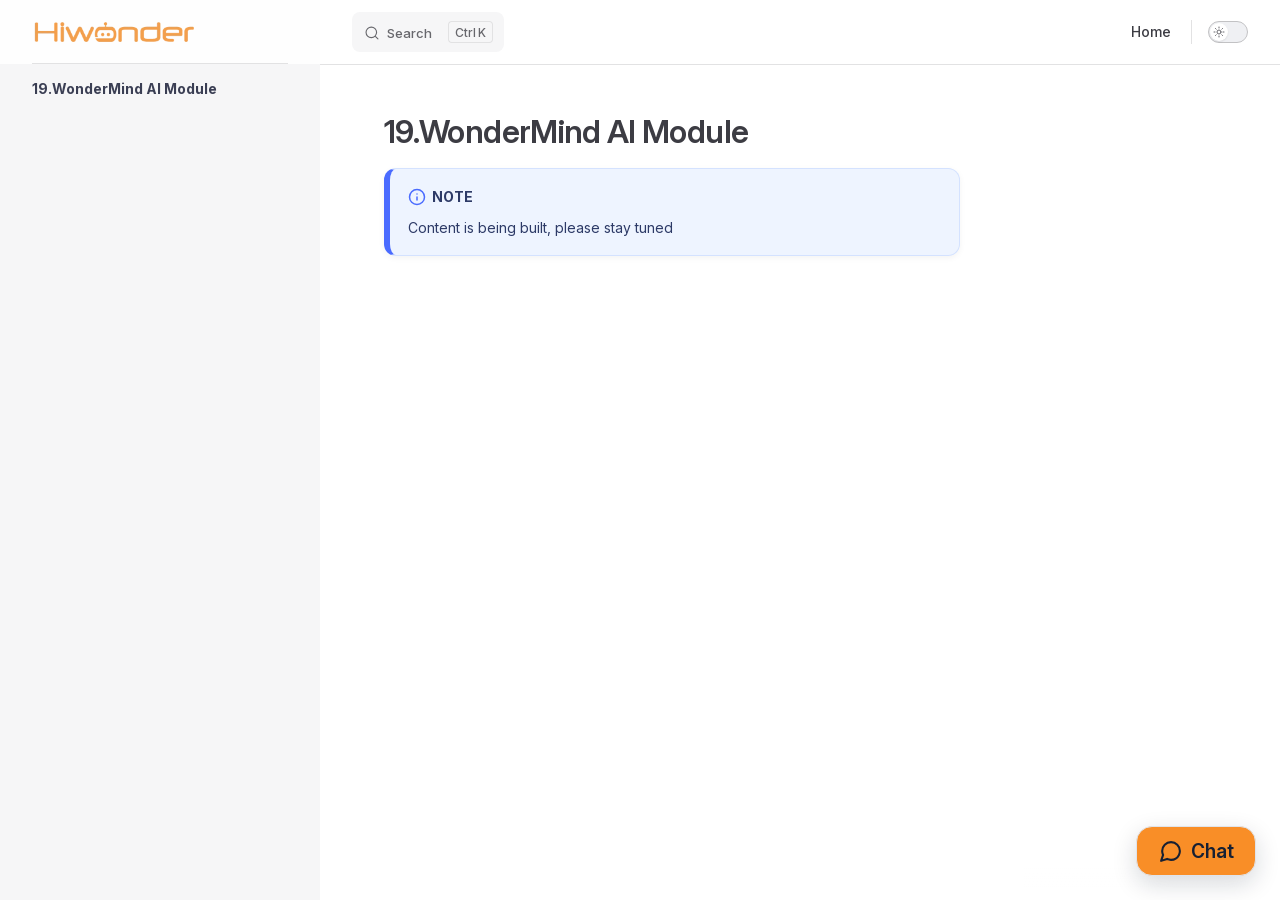
==== commit 3b4408e4: "内容修改" ====
--- a/projects/AiBlockSensor/en/latest/index.html
+++ b/projects/AiBlockSensor/en/latest/index.html
@@ -6,21 +6,21 @@
     <title>AiBlockSensor Documentation</title>
     <meta name="description" content="AiBlockSensor documentation">
     <meta name="generator" content="VitePress v1.6.4">
-    <link rel="preload stylesheet" href="/projects/AiBlockSensor/en/latest/assets/style.CqVD10Tu.css" as="style">
+    <link rel="preload stylesheet" href="/projects/AiBlockSensor/en/latest/assets/style.DWlYR-lR.css" as="style">
     <link rel="preload stylesheet" href="/projects/AiBlockSensor/en/latest/vp-icons.css" as="style">
     
-    <script type="module" src="/projects/AiBlockSensor/en/latest/assets/app.CH7KAd01.js"></script>
+    <script type="module" src="/projects/AiBlockSensor/en/latest/assets/app.BptTT9DM.js"></script>
     <link rel="preload" href="/projects/AiBlockSensor/en/latest/assets/inter-roman-latin.Di8DUHzh.woff2" as="font" type="font/woff2" crossorigin="">
-    <link rel="modulepreload" href="/projects/AiBlockSensor/en/latest/assets/chunks/theme.v0npCUjj.js">
-    <link rel="modulepreload" href="/projects/AiBlockSensor/en/latest/assets/chunks/framework.Ba6sv-31.js">
-    <link rel="modulepreload" href="/projects/AiBlockSensor/en/latest/assets/index.md.B4m4qEPO.lean.js">
+    <link rel="modulepreload" href="/projects/AiBlockSensor/en/latest/assets/chunks/theme.BO0-6My3.js">
+    <link rel="modulepreload" href="/projects/AiBlockSensor/en/latest/assets/chunks/framework.Hc4qRHti.js">
+    <link rel="modulepreload" href="/projects/AiBlockSensor/en/latest/assets/index.md.BsOaIWyb.lean.js">
     <link rel="icon" href="/projects/AiBlockSensor/en/latest/favicon.ico">
     <script id="check-dark-mode">(()=>{const e=localStorage.getItem("vitepress-theme-appearance")||"auto",a=window.matchMedia("(prefers-color-scheme: dark)").matches;(!e||e==="auto"?a:e==="dark")&&document.documentElement.classList.add("dark")})();</script>
     <script id="check-mac-os">document.documentElement.classList.toggle("mac",/Mac|iPhone|iPod|iPad/i.test(navigator.platform));</script>
   </head>
   <body>
     <div id="app"><!--[--><div class="page-redirect" style="text-align:center;padding:100px 20px;"><p>Redirecting to content page...</p><p><a href="/projects/AiBlockSensor/en/latest/docs/19.WonderMind AI Module.html" target="_self">If you are not redirected automatically, click here</a></p></div><!--[--><!----><!--]--><!----><div class="feedback-widget"><!----><button class="feedback-widget__trigger" type="button" aria-expanded="false" aria-label="Open feedback form"><span class="feedback-widget__icon" aria-hidden="true"><svg viewBox="0 0 24 24" focusable="false"><path d="M21 11.5a8.4 8.4 0 0 1-.9 3.8 8.5 8.5 0 0 1-7.6 4.7 8.4 8.4 0 0 1-3.8-.9L3 21l1.9-5.7A8.4 8.4 0 0 1 4 11.5 8.5 8.5 0 0 1 12.5 3 8.5 8.5 0 0 1 21 11.5Z"></path></svg></span><span>Chat</span></button></div><!--]--></div>
-    <script>window.__VP_HASH_MAP__=JSON.parse("{\"docs_19.wondermind ai module.md\":\"C8YeVUs6\",\"docs_index.md\":\"B2rSggyH\",\"index.md\":\"B4m4qEPO\"}");window.__VP_SITE_DATA__=JSON.parse("{\"lang\":\"en-US\",\"dir\":\"ltr\",\"title\":\"AiBlockSensor Documentation\",\"description\":\"AiBlockSensor documentation\",\"base\":\"/projects/AiBlockSensor/en/latest/\",\"head\":[],\"router\":{\"prefetchLinks\":true},\"appearance\":true,\"themeConfig\":{\"siteTitle\":false,\"logo\":\"/e-logo.webp\",\"outline\":[2,3],\"search\":{\"provider\":\"local\",\"options\":{\"translations\":{\"button\":{\"buttonText\":\"Search\",\"buttonAriaLabel\":\"Search\"},\"modal\":{\"searchBox\":{\"resetButtonTitle\":\"Clear search query\",\"resetButtonAriaLabel\":\"Clear search query\",\"cancelButtonText\":\"Cancel\",\"cancelButtonAriaLabel\":\"Cancel\"},\"startScreen\":{\"recentSearchTitle\":\"Recent Searches\",\"noRecentSearchText\":\"No recent searches\",\"suggestedQueryTitle\":\"Suggested Queries\"},\"noResultsScreen\":{\"noResultsText\":\"No results found for\",\"suggestedQueryText\":\"You can try searching for\",\"reportMissingResultsText\":\"Have any queries?\",\"reportMissingResultsLinkText\":\"Report here\"},\"footer\":{\"selectText\":\"to select\",\"navigateText\":\"to navigate\",\"closeText\":\"to close\"}}}}},\"nav\":[{\"text\":\"Home\",\"link\":\"https://www.hiwonder.net/\",\"target\":\"_self\"}],\"sidebar\":[{\"text\":\"19.WonderMind AI Module\",\"link\":\"/docs/19.WonderMind%20AI%20Module.html\",\"collapsed\":false,\"items\":[]}]},\"locales\":{},\"scrollOffset\":134,\"cleanUrls\":false}");</script>
+    <script>window.__VP_HASH_MAP__=JSON.parse("{\"docs_19.wondermind ai module.md\":\"Da8fHHJG\",\"docs_index.md\":\"Bi5Z0XgC\",\"index.md\":\"BsOaIWyb\"}");window.__VP_SITE_DATA__=JSON.parse("{\"lang\":\"en-US\",\"dir\":\"ltr\",\"title\":\"AiBlockSensor Documentation\",\"description\":\"AiBlockSensor documentation\",\"base\":\"/projects/AiBlockSensor/en/latest/\",\"head\":[],\"router\":{\"prefetchLinks\":true},\"appearance\":true,\"themeConfig\":{\"siteTitle\":false,\"logo\":\"/e-logo.webp\",\"outline\":[2,3],\"search\":{\"provider\":\"local\",\"options\":{\"translations\":{\"button\":{\"buttonText\":\"Search\",\"buttonAriaLabel\":\"Search\"},\"modal\":{\"searchBox\":{\"resetButtonTitle\":\"Clear search query\",\"resetButtonAriaLabel\":\"Clear search query\",\"cancelButtonText\":\"Cancel\",\"cancelButtonAriaLabel\":\"Cancel\"},\"startScreen\":{\"recentSearchTitle\":\"Recent Searches\",\"noRecentSearchText\":\"No recent searches\",\"suggestedQueryTitle\":\"Suggested Queries\"},\"noResultsScreen\":{\"noResultsText\":\"No results found for\",\"suggestedQueryText\":\"You can try searching for\",\"reportMissingResultsText\":\"Have any queries?\",\"reportMissingResultsLinkText\":\"Report here\"},\"footer\":{\"selectText\":\"to select\",\"navigateText\":\"to navigate\",\"closeText\":\"to close\"}}}}},\"nav\":[{\"text\":\"Home\",\"link\":\"https://www.hiwonder.net/\",\"target\":\"_self\"}],\"sidebar\":[{\"text\":\"19.WonderMind AI Module\",\"link\":\"/docs/19.WonderMind%20AI%20Module.html\",\"collapsed\":false,\"items\":[]}]},\"locales\":{},\"scrollOffset\":134,\"cleanUrls\":false}");</script>
     
   </body>
 </html>
--- a/projects/AiBlockSensor/en/latest/assets/style.DWlYR-lR.css
+++ b/projects/AiBlockSensor/en/latest/assets/style.DWlYR-lR.css
@@ -0,0 +1,6009 @@
+
+
+@font-face {
+  font-family: Inter;
+  font-style: normal;
+  font-weight: 100 900;
+  font-display: swap;
+  src: url('/projects/AiBlockSensor/en/latest/assets/inter-roman-cyrillic-ext.BBPuwvHQ.woff2') format('woff2');
+  unicode-range: U+0460-052F, U+1C80-1C88, U+20B4, U+2DE0-2DFF, U+A640-A69F,
+    U+FE2E-FE2F;
+}
+
+@font-face {
+  font-family: Inter;
+  font-style: normal;
+  font-weight: 100 900;
+  font-display: swap;
+  src: url('/projects/AiBlockSensor/en/latest/assets/inter-roman-cyrillic.C5lxZ8CY.woff2') format('woff2');
+  unicode-range: U+0301, U+0400-045F, U+0490-0491, U+04B0-04B1, U+2116;
+}
+
+@font-face {
+  font-family: Inter;
+  font-style: normal;
+  font-weight: 100 900;
+  font-display: swap;
+  src: url('/projects/AiBlockSensor/en/latest/assets/inter-roman-greek-ext.CqjqNYQ-.woff2') format('woff2');
+  unicode-range: U+1F00-1FFF;
+}
+
+@font-face {
+  font-family: Inter;
+  font-style: normal;
+  font-weight: 100 900;
+  font-display: swap;
+  src: url('/projects/AiBlockSensor/en/latest/assets/inter-roman-greek.BBVDIX6e.woff2') format('woff2');
+  unicode-range: U+0370-0377, U+037A-037F, U+0384-038A, U+038C, U+038E-03A1,
+    U+03A3-03FF;
+}
+
+@font-face {
+  font-family: Inter;
+  font-style: normal;
+  font-weight: 100 900;
+  font-display: swap;
+  src: url('/projects/AiBlockSensor/en/latest/assets/inter-roman-vietnamese.BjW4sHH5.woff2') format('woff2');
+  unicode-range: U+0102-0103, U+0110-0111, U+0128-0129, U+0168-0169,
+    U+01A0-01A1, U+01AF-01B0, U+0300-0301, U+0303-0304, U+0308-0309, U+0323,
+    U+0329, U+1EA0-1EF9, U+20AB;
+}
+
+@font-face {
+  font-family: Inter;
+  font-style: normal;
+  font-weight: 100 900;
+  font-display: swap;
+  src: url('/projects/AiBlockSensor/en/latest/assets/inter-roman-latin-ext.4ZJIpNVo.woff2') format('woff2');
+  unicode-range: U+0100-02AF, U+0304, U+0308, U+0329, U+1E00-1E9F, U+1EF2-1EFF,
+    U+2020, U+20A0-20AB, U+20AD-20C0, U+2113, U+2C60-2C7F, U+A720-A7FF;
+}
+
+@font-face {
+  font-family: Inter;
+  font-style: normal;
+  font-weight: 100 900;
+  font-display: swap;
+  src: url('/projects/AiBlockSensor/en/latest/assets/inter-roman-latin.Di8DUHzh.woff2') format('woff2');
+  unicode-range: U+0000-00FF, U+0131, U+0152-0153, U+02BB-02BC, U+02C6, U+02DA,
+    U+02DC, U+0304, U+0308, U+0329, U+2000-206F, U+2074, U+20AC, U+2122, U+2191,
+    U+2193, U+2212, U+2215, U+FEFF, U+FFFD;
+}
+
+@font-face {
+  font-family: Inter;
+  font-style: italic;
+  font-weight: 100 900;
+  font-display: swap;
+  src: url('/projects/AiBlockSensor/en/latest/assets/inter-italic-cyrillic-ext.r48I6akx.woff2') format('woff2');
+  unicode-range: U+0460-052F, U+1C80-1C88, U+20B4, U+2DE0-2DFF, U+A640-A69F,
+    U+FE2E-FE2F;
+}
+
+@font-face {
+  font-family: Inter;
+  font-style: italic;
+  font-weight: 100 900;
+  font-display: swap;
+  src: url('/projects/AiBlockSensor/en/latest/assets/inter-italic-cyrillic.By2_1cv3.woff2') format('woff2');
+  unicode-range: U+0301, U+0400-045F, U+0490-0491, U+04B0-04B1, U+2116;
+}
+
+@font-face {
+  font-family: Inter;
+  font-style: italic;
+  font-weight: 100 900;
+  font-display: swap;
+  src: url('/projects/AiBlockSensor/en/latest/assets/inter-italic-greek-ext.1u6EdAuj.woff2') format('woff2');
+  unicode-range: U+1F00-1FFF;
+}
+
+@font-face {
+  font-family: Inter;
+  font-style: italic;
+  font-weight: 100 900;
+  font-display: swap;
+  src: url('/projects/AiBlockSensor/en/latest/assets/inter-italic-greek.DJ8dCoTZ.woff2') format('woff2');
+  unicode-range: U+0370-0377, U+037A-037F, U+0384-038A, U+038C, U+038E-03A1,
+    U+03A3-03FF;
+}
+
+@font-face {
+  font-family: Inter;
+  font-style: italic;
+  font-weight: 100 900;
+  font-display: swap;
+  src: url('/projects/AiBlockSensor/en/latest/assets/inter-italic-vietnamese.BSbpV94h.woff2') format('woff2');
+  unicode-range: U+0102-0103, U+0110-0111, U+0128-0129, U+0168-0169,
+    U+01A0-01A1, U+01AF-01B0, U+0300-0301, U+0303-0304, U+0308-0309, U+0323,
+    U+0329, U+1EA0-1EF9, U+20AB;
+}
+
+@font-face {
+  font-family: Inter;
+  font-style: italic;
+  font-weight: 100 900;
+  font-display: swap;
+  src: url('/projects/AiBlockSensor/en/latest/assets/inter-italic-latin-ext.CN1xVJS-.woff2') format('woff2');
+  unicode-range: U+0100-02AF, U+0304, U+0308, U+0329, U+1E00-1E9F, U+1EF2-1EFF,
+    U+2020, U+20A0-20AB, U+20AD-20C0, U+2113, U+2C60-2C7F, U+A720-A7FF;
+}
+
+@font-face {
+  font-family: Inter;
+  font-style: italic;
+  font-weight: 100 900;
+  font-display: swap;
+  src: url('/projects/AiBlockSensor/en/latest/assets/inter-italic-latin.C2AdPX0b.woff2') format('woff2');
+  unicode-range: U+0000-00FF, U+0131, U+0152-0153, U+02BB-02BC, U+02C6, U+02DA,
+    U+02DC, U+0304, U+0308, U+0329, U+2000-206F, U+2074, U+20AC, U+2122, U+2191,
+    U+2193, U+2212, U+2215, U+FEFF, U+FFFD;
+}
+
+@font-face {
+  font-family: 'Punctuation SC';
+  font-weight: 400;
+  src: local('PingFang SC Regular'), local('Noto Sans CJK SC'),
+    local('Microsoft YaHei');
+  unicode-range: U+201C, U+201D, U+2018, U+2019, U+2E3A, U+2014, U+2013, U+2026,
+    U+00B7, U+007E, U+002F;
+}
+
+@font-face {
+  font-family: 'Punctuation SC';
+  font-weight: 500;
+  src: local('PingFang SC Medium'), local('Noto Sans CJK SC'),
+    local('Microsoft YaHei');
+  unicode-range: U+201C, U+201D, U+2018, U+2019, U+2E3A, U+2014, U+2013, U+2026,
+    U+00B7, U+007E, U+002F;
+}
+
+@font-face {
+  font-family: 'Punctuation SC';
+  font-weight: 600;
+  src: local('PingFang SC Semibold'), local('Noto Sans CJK SC Bold'),
+    local('Microsoft YaHei Bold');
+  unicode-range: U+201C, U+201D, U+2018, U+2019, U+2E3A, U+2014, U+2013, U+2026,
+    U+00B7, U+007E, U+002F;
+}
+
+@font-face {
+  font-family: 'Punctuation SC';
+  font-weight: 700;
+  src: local('PingFang SC Semibold'), local('Noto Sans CJK SC Bold'),
+    local('Microsoft YaHei Bold');
+  unicode-range: U+201C, U+201D, U+2018, U+2019, U+2E3A, U+2014, U+2013, U+2026,
+    U+00B7, U+007E, U+002F;
+}
+
+/* Generate the subsetted fonts using: `pyftsubset <file>.woff2 --unicodes="<range>" --output-file="inter-<style>-<subset>.woff2" --flavor=woff2` */
+/**
+ * Colors: Solid
+ * -------------------------------------------------------------------------- */
+
+:root {
+  --vp-c-white: #ffffff;
+  --vp-c-black: #000000;
+
+  --vp-c-neutral: var(--vp-c-black);
+  --vp-c-neutral-inverse: var(--vp-c-white);
+}
+
+.dark {
+  --vp-c-neutral: var(--vp-c-white);
+  --vp-c-neutral-inverse: var(--vp-c-black);
+}
+
+/**
+ * Colors: Palette
+ *
+ * The primitive colors used for accent colors. These colors are referenced
+ * by functional colors such as "Text", "Background", or "Brand".
+ *
+ * Each colors have exact same color scale system with 3 levels of solid
+ * colors with different brightness, and 1 soft color.
+ *
+ * - `XXX-1`: The most solid color used mainly for colored text. It must
+ *   satisfy the contrast ratio against when used on top of `XXX-soft`.
+ *
+ * - `XXX-2`: The color used mainly for hover state of the button.
+ *
+ * - `XXX-3`: The color for solid background, such as bg color of the button.
+ *    It must satisfy the contrast ratio with pure white (#ffffff) text on
+ *    top of it.
+ *
+ * - `XXX-soft`: The color used for subtle background such as custom container
+ *    or badges. It must satisfy the contrast ratio when putting `XXX-1` colors
+ *    on top of it.
+ *
+ *    The soft color must be semi transparent alpha channel. This is crucial
+ *    because it allows adding multiple "soft" colors on top of each other
+ *    to create a accent, such as when having inline code block inside
+ *    custom containers.
+ * -------------------------------------------------------------------------- */
+
+:root {
+  --vp-c-gray-1: #dddde3;
+  --vp-c-gray-2: #e4e4e9;
+  --vp-c-gray-3: #ebebef;
+  --vp-c-gray-soft: rgba(142, 150, 170, 0.14);
+
+  --vp-c-indigo-1: #3451b2;
+  --vp-c-indigo-2: #3a5ccc;
+  --vp-c-indigo-3: #5672cd;
+  --vp-c-indigo-soft: rgba(100, 108, 255, 0.14);
+
+  --vp-c-purple-1: #6f42c1;
+  --vp-c-purple-2: #7e4cc9;
+  --vp-c-purple-3: #8e5cd9;
+  --vp-c-purple-soft: rgba(159, 122, 234, 0.14);
+
+  --vp-c-green-1: #18794e;
+  --vp-c-green-2: #299764;
+  --vp-c-green-3: #30a46c;
+  --vp-c-green-soft: rgba(16, 185, 129, 0.14);
+
+  --vp-c-yellow-1: #915930;
+  --vp-c-yellow-2: #946300;
+  --vp-c-yellow-3: #9f6a00;
+  --vp-c-yellow-soft: rgba(234, 179, 8, 0.14);
+
+  --vp-c-red-1: #b8272c;
+  --vp-c-red-2: #d5393e;
+  --vp-c-red-3: #e0575b;
+  --vp-c-red-soft: rgba(244, 63, 94, 0.14);
+
+  --vp-c-sponsor: #db2777;
+}
+
+.dark {
+  --vp-c-gray-1: #515c67;
+  --vp-c-gray-2: #414853;
+  --vp-c-gray-3: #32363f;
+  --vp-c-gray-soft: rgba(101, 117, 133, 0.16);
+
+  --vp-c-indigo-1: #a8b1ff;
+  --vp-c-indigo-2: #5c73e7;
+  --vp-c-indigo-3: #3e63dd;
+  --vp-c-indigo-soft: rgba(100, 108, 255, 0.16);
+
+  --vp-c-purple-1: #c8abfa;
+  --vp-c-purple-2: #a879e6;
+  --vp-c-purple-3: #8e5cd9;
+  --vp-c-purple-soft: rgba(159, 122, 234, 0.16);
+
+  --vp-c-green-1: #3dd68c;
+  --vp-c-green-2: #30a46c;
+  --vp-c-green-3: #298459;
+  --vp-c-green-soft: rgba(16, 185, 129, 0.16);
+
+  --vp-c-yellow-1: #f9b44e;
+  --vp-c-yellow-2: #da8b17;
+  --vp-c-yellow-3: #a46a0a;
+  --vp-c-yellow-soft: rgba(234, 179, 8, 0.16);
+
+  --vp-c-red-1: #f66f81;
+  --vp-c-red-2: #f14158;
+  --vp-c-red-3: #b62a3c;
+  --vp-c-red-soft: rgba(244, 63, 94, 0.16);
+}
+
+/**
+ * Colors: Background
+ *
+ * - `bg`: The bg color used for main screen.
+ *
+ * - `bg-alt`: The alternative bg color used in places such as "sidebar",
+ *   or "code block".
+ *
+ * - `bg-elv`: The elevated bg color. This is used at parts where it "floats",
+ *   such as "dialog".
+ *
+ * - `bg-soft`: The bg color to slightly distinguish some components from
+ *   the page. Used for things like "carbon ads" or "table".
+ * -------------------------------------------------------------------------- */
+
+:root {
+  --vp-c-bg: #ffffff;
+  --vp-c-bg-alt: #f6f6f7;
+  --vp-c-bg-elv: #ffffff;
+  --vp-c-bg-soft: #f6f6f7;
+}
+
+.dark {
+  --vp-c-bg: #1b1b1f;
+  --vp-c-bg-alt: #161618;
+  --vp-c-bg-elv: #202127;
+  --vp-c-bg-soft: #202127;
+}
+
+/**
+ * Colors: Borders
+ *
+ * - `divider`: This is used for separators. This is used to divide sections
+ *   within the same components, such as having separator on "h2" heading.
+ *
+ * - `border`: This is designed for borders on interactive components.
+ *   For example this should be used for a button outline.
+ *
+ * - `gutter`: This is used to divide components in the page. For example
+ *   the header and the lest of the page.
+ * -------------------------------------------------------------------------- */
+
+:root {
+  --vp-c-border: #c2c2c4;
+  --vp-c-divider: #e2e2e3;
+  --vp-c-gutter: #e2e2e3;
+}
+
+.dark {
+  --vp-c-border: #3c3f44;
+  --vp-c-divider: #2e2e32;
+  --vp-c-gutter: #000000;
+}
+
+/**
+ * Colors: Text
+ *
+ * - `text-1`: Used for primary text.
+ *
+ * - `text-2`: Used for muted texts, such as "inactive menu" or "info texts".
+ *
+ * - `text-3`: Used for subtle texts, such as "placeholders" or "caret icon".
+ * -------------------------------------------------------------------------- */
+
+:root {
+  --vp-c-text-1: #3c3c43;
+  --vp-c-text-2: #67676c;
+  --vp-c-text-3: #929295;
+}
+
+.dark {
+  --vp-c-text-1: #dfdfd6;
+  --vp-c-text-2: #98989f;
+  --vp-c-text-3: #6a6a71;
+}
+
+/**
+ * Colors: Function
+ *
+ * - `default`: The color used purely for subtle indication without any
+ *   special meanings attached to it such as bg color for menu hover state.
+ *
+ * - `brand`: Used for primary brand colors, such as link text, button with
+ *   brand theme, etc.
+ *
+ * - `tip`: Used to indicate useful information. The default theme uses the
+ *   brand color for this by default.
+ *
+ * - `warning`: Used to indicate warning to the users. Used in custom
+ *   container, badges, etc.
+ *
+ * - `danger`: Used to show error, or dangerous message to the users. Used
+ *   in custom container, badges, etc.
+ *
+ * To understand the scaling system, refer to "Colors: Palette" section.
+ * -------------------------------------------------------------------------- */
+
+:root {
+  --vp-c-default-1: var(--vp-c-gray-1);
+  --vp-c-default-2: var(--vp-c-gray-2);
+  --vp-c-default-3: var(--vp-c-gray-3);
+  --vp-c-default-soft: var(--vp-c-gray-soft);
+
+  --vp-c-brand-1: var(--vp-c-indigo-1);
+  --vp-c-brand-2: var(--vp-c-indigo-2);
+  --vp-c-brand-3: var(--vp-c-indigo-3);
+  --vp-c-brand-soft: var(--vp-c-indigo-soft);
+
+  /* DEPRECATED: Use `--vp-c-brand-1` instead. */
+  --vp-c-brand: var(--vp-c-brand-1);
+
+  --vp-c-tip-1: var(--vp-c-brand-1);
+  --vp-c-tip-2: var(--vp-c-brand-2);
+  --vp-c-tip-3: var(--vp-c-brand-3);
+  --vp-c-tip-soft: var(--vp-c-brand-soft);
+
+  --vp-c-note-1: var(--vp-c-brand-1);
+  --vp-c-note-2: var(--vp-c-brand-2);
+  --vp-c-note-3: var(--vp-c-brand-3);
+  --vp-c-note-soft: var(--vp-c-brand-soft);
+
+  --vp-c-success-1: var(--vp-c-green-1);
+  --vp-c-success-2: var(--vp-c-green-2);
+  --vp-c-success-3: var(--vp-c-green-3);
+  --vp-c-success-soft: var(--vp-c-green-soft);
+
+  --vp-c-important-1: var(--vp-c-purple-1);
+  --vp-c-important-2: var(--vp-c-purple-2);
+  --vp-c-important-3: var(--vp-c-purple-3);
+  --vp-c-important-soft: var(--vp-c-purple-soft);
+
+  --vp-c-warning-1: var(--vp-c-yellow-1);
+  --vp-c-warning-2: var(--vp-c-yellow-2);
+  --vp-c-warning-3: var(--vp-c-yellow-3);
+  --vp-c-warning-soft: var(--vp-c-yellow-soft);
+
+  --vp-c-danger-1: var(--vp-c-red-1);
+  --vp-c-danger-2: var(--vp-c-red-2);
+  --vp-c-danger-3: var(--vp-c-red-3);
+  --vp-c-danger-soft: var(--vp-c-red-soft);
+
+  --vp-c-caution-1: var(--vp-c-red-1);
+  --vp-c-caution-2: var(--vp-c-red-2);
+  --vp-c-caution-3: var(--vp-c-red-3);
+  --vp-c-caution-soft: var(--vp-c-red-soft);
+}
+
+/**
+ * Typography
+ * -------------------------------------------------------------------------- */
+
+:root {
+  --vp-font-family-base: 'Inter', ui-sans-serif, system-ui, sans-serif,
+    'Apple Color Emoji', 'Segoe UI Emoji', 'Segoe UI Symbol', 'Noto Color Emoji';
+  --vp-font-family-mono: ui-monospace, 'Menlo', 'Monaco', 'Consolas',
+    'Liberation Mono', 'Courier New', monospace;
+  font-optical-sizing: auto;
+}
+
+:root:where(:lang(zh)) {
+  --vp-font-family-base: 'Punctuation SC', 'Inter', ui-sans-serif, system-ui,
+    sans-serif, 'Apple Color Emoji', 'Segoe UI Emoji', 'Segoe UI Symbol',
+    'Noto Color Emoji';
+}
+
+/**
+ * Shadows
+ * -------------------------------------------------------------------------- */
+
+:root {
+  --vp-shadow-1: 0 1px 2px rgba(0, 0, 0, 0.04), 0 1px 2px rgba(0, 0, 0, 0.06);
+  --vp-shadow-2: 0 3px 12px rgba(0, 0, 0, 0.07), 0 1px 4px rgba(0, 0, 0, 0.07);
+  --vp-shadow-3: 0 12px 32px rgba(0, 0, 0, 0.1), 0 2px 6px rgba(0, 0, 0, 0.08);
+  --vp-shadow-4: 0 14px 44px rgba(0, 0, 0, 0.12), 0 3px 9px rgba(0, 0, 0, 0.12);
+  --vp-shadow-5: 0 18px 56px rgba(0, 0, 0, 0.16), 0 4px 12px rgba(0, 0, 0, 0.16);
+}
+
+/**
+ * Z-indexes
+ * -------------------------------------------------------------------------- */
+
+:root {
+  --vp-z-index-footer: 10;
+  --vp-z-index-local-nav: 20;
+  --vp-z-index-nav: 30;
+  --vp-z-index-layout-top: 40;
+  --vp-z-index-backdrop: 50;
+  --vp-z-index-sidebar: 60;
+}
+
+@media (min-width: 960px) {
+  :root {
+    --vp-z-index-sidebar: 25;
+  }
+}
+
+/**
+ * Layouts
+ * -------------------------------------------------------------------------- */
+
+:root {
+  --vp-layout-max-width: 1440px;
+}
+
+/**
+ * Component: Header Anchor
+ * -------------------------------------------------------------------------- */
+
+:root {
+  --vp-header-anchor-symbol: '#';
+}
+
+/**
+ * Component: Code
+ * -------------------------------------------------------------------------- */
+
+:root {
+  --vp-code-line-height: 1.7;
+  --vp-code-font-size: 0.875em;
+  --vp-code-color: var(--vp-c-brand-1);
+  --vp-code-link-color: var(--vp-c-brand-1);
+  --vp-code-link-hover-color: var(--vp-c-brand-2);
+  --vp-code-bg: var(--vp-c-default-soft);
+
+  --vp-code-block-color: var(--vp-c-text-2);
+  --vp-code-block-bg: var(--vp-c-bg-alt);
+  --vp-code-block-divider-color: var(--vp-c-gutter);
+
+  --vp-code-lang-color: var(--vp-c-text-3);
+
+  --vp-code-line-highlight-color: var(--vp-c-default-soft);
+  --vp-code-line-number-color: var(--vp-c-text-3);
+
+  --vp-code-line-diff-add-color: var(--vp-c-success-soft);
+  --vp-code-line-diff-add-symbol-color: var(--vp-c-success-1);
+
+  --vp-code-line-diff-remove-color: var(--vp-c-danger-soft);
+  --vp-code-line-diff-remove-symbol-color: var(--vp-c-danger-1);
+
+  --vp-code-line-warning-color: var(--vp-c-warning-soft);
+  --vp-code-line-error-color: var(--vp-c-danger-soft);
+
+  --vp-code-copy-code-border-color: var(--vp-c-divider);
+  --vp-code-copy-code-bg: var(--vp-c-bg-soft);
+  --vp-code-copy-code-hover-border-color: var(--vp-c-divider);
+  --vp-code-copy-code-hover-bg: var(--vp-c-bg);
+  --vp-code-copy-code-active-text: var(--vp-c-text-2);
+  --vp-code-copy-copied-text-content: 'Copied';
+
+  --vp-code-tab-divider: var(--vp-code-block-divider-color);
+  --vp-code-tab-text-color: var(--vp-c-text-2);
+  --vp-code-tab-bg: var(--vp-code-block-bg);
+  --vp-code-tab-hover-text-color: var(--vp-c-text-1);
+  --vp-code-tab-active-text-color: var(--vp-c-text-1);
+  --vp-code-tab-active-bar-color: var(--vp-c-brand-1);
+}
+
+:lang(es),
+:lang(pt) {
+  --vp-code-copy-copied-text-content: 'Copiado';
+}
+:lang(fa) {
+  --vp-code-copy-copied-text-content: 'کپی شد';
+}
+:lang(ko) {
+  --vp-code-copy-copied-text-content: '복사됨';
+}
+:lang(ru) {
+  --vp-code-copy-copied-text-content: 'Скопировано';
+}
+:lang(zh) {
+  --vp-code-copy-copied-text-content: '已复制';
+}
+
+/**
+ * Component: Button
+ * -------------------------------------------------------------------------- */
+
+:root {
+  --vp-button-brand-border: transparent;
+  --vp-button-brand-text: var(--vp-c-white);
+  --vp-button-brand-bg: var(--vp-c-brand-3);
+  --vp-button-brand-hover-border: transparent;
+  --vp-button-brand-hover-text: var(--vp-c-white);
+  --vp-button-brand-hover-bg: var(--vp-c-brand-2);
+  --vp-button-brand-active-border: transparent;
+  --vp-button-brand-active-text: var(--vp-c-white);
+  --vp-button-brand-active-bg: var(--vp-c-brand-1);
+
+  --vp-button-alt-border: transparent;
+  --vp-button-alt-text: var(--vp-c-text-1);
+  --vp-button-alt-bg: var(--vp-c-default-3);
+  --vp-button-alt-hover-border: transparent;
+  --vp-button-alt-hover-text: var(--vp-c-text-1);
+  --vp-button-alt-hover-bg: var(--vp-c-default-2);
+  --vp-button-alt-active-border: transparent;
+  --vp-button-alt-active-text: var(--vp-c-text-1);
+  --vp-button-alt-active-bg: var(--vp-c-default-1);
+
+  --vp-button-sponsor-border: var(--vp-c-text-2);
+  --vp-button-sponsor-text: var(--vp-c-text-2);
+  --vp-button-sponsor-bg: transparent;
+  --vp-button-sponsor-hover-border: var(--vp-c-sponsor);
+  --vp-button-sponsor-hover-text: var(--vp-c-sponsor);
+  --vp-button-sponsor-hover-bg: transparent;
+  --vp-button-sponsor-active-border: var(--vp-c-sponsor);
+  --vp-button-sponsor-active-text: var(--vp-c-sponsor);
+  --vp-button-sponsor-active-bg: transparent;
+}
+
+/**
+ * Component: Custom Block
+ * -------------------------------------------------------------------------- */
+
+:root {
+  --vp-custom-block-font-size: 14px;
+  --vp-custom-block-code-font-size: 13px;
+
+  --vp-custom-block-info-border: transparent;
+  --vp-custom-block-info-text: var(--vp-c-text-1);
+  --vp-custom-block-info-bg: var(--vp-c-default-soft);
+  --vp-custom-block-info-code-bg: var(--vp-c-default-soft);
+
+  --vp-custom-block-note-border: transparent;
+  --vp-custom-block-note-text: var(--vp-c-text-1);
+  --vp-custom-block-note-bg: var(--vp-c-default-soft);
+  --vp-custom-block-note-code-bg: var(--vp-c-default-soft);
+
+  --vp-custom-block-tip-border: transparent;
+  --vp-custom-block-tip-text: var(--vp-c-text-1);
+  --vp-custom-block-tip-bg: var(--vp-c-tip-soft);
+  --vp-custom-block-tip-code-bg: var(--vp-c-tip-soft);
+
+  --vp-custom-block-important-border: transparent;
+  --vp-custom-block-important-text: var(--vp-c-text-1);
+  --vp-custom-block-important-bg: var(--vp-c-important-soft);
+  --vp-custom-block-important-code-bg: var(--vp-c-important-soft);
+
+  --vp-custom-block-warning-border: transparent;
+  --vp-custom-block-warning-text: var(--vp-c-text-1);
+  --vp-custom-block-warning-bg: var(--vp-c-warning-soft);
+  --vp-custom-block-warning-code-bg: var(--vp-c-warning-soft);
+
+  --vp-custom-block-danger-border: transparent;
+  --vp-custom-block-danger-text: var(--vp-c-text-1);
+  --vp-custom-block-danger-bg: var(--vp-c-danger-soft);
+  --vp-custom-block-danger-code-bg: var(--vp-c-danger-soft);
+
+  --vp-custom-block-caution-border: transparent;
+  --vp-custom-block-caution-text: var(--vp-c-text-1);
+  --vp-custom-block-caution-bg: var(--vp-c-caution-soft);
+  --vp-custom-block-caution-code-bg: var(--vp-c-caution-soft);
+
+  --vp-custom-block-details-border: var(--vp-custom-block-info-border);
+  --vp-custom-block-details-text: var(--vp-custom-block-info-text);
+  --vp-custom-block-details-bg: var(--vp-custom-block-info-bg);
+  --vp-custom-block-details-code-bg: var(--vp-custom-block-info-code-bg);
+}
+
+/**
+ * Component: Input
+ * -------------------------------------------------------------------------- */
+
+:root {
+  --vp-input-border-color: var(--vp-c-border);
+  --vp-input-bg-color: var(--vp-c-bg-alt);
+
+  --vp-input-switch-bg-color: var(--vp-c-default-soft);
+}
+
+/**
+ * Component: Nav
+ * -------------------------------------------------------------------------- */
+
+:root {
+  --vp-nav-height: 64px;
+  --vp-nav-bg-color: var(--vp-c-bg);
+  --vp-nav-screen-bg-color: var(--vp-c-bg);
+  --vp-nav-logo-height: 24px;
+}
+
+.hide-nav {
+  --vp-nav-height: 0px;
+}
+
+.hide-nav .VPSidebar {
+  --vp-nav-height: 22px;
+}
+
+/**
+ * Component: Local Nav
+ * -------------------------------------------------------------------------- */
+
+:root {
+  --vp-local-nav-bg-color: var(--vp-c-bg);
+}
+
+/**
+ * Component: Sidebar
+ * -------------------------------------------------------------------------- */
+
+:root {
+  --vp-sidebar-width: 272px;
+  --vp-sidebar-bg-color: var(--vp-c-bg-alt);
+}
+
+/**
+ * Colors Backdrop
+ * -------------------------------------------------------------------------- */
+
+:root {
+  --vp-backdrop-bg-color: rgba(0, 0, 0, 0.6);
+}
+
+/**
+ * Component: Home
+ * -------------------------------------------------------------------------- */
+
+:root {
+  --vp-home-hero-name-color: var(--vp-c-brand-1);
+  --vp-home-hero-name-background: transparent;
+
+  --vp-home-hero-image-background-image: none;
+  --vp-home-hero-image-filter: none;
+}
+
+/**
+ * Component: Badge
+ * -------------------------------------------------------------------------- */
+
+:root {
+  --vp-badge-info-border: transparent;
+  --vp-badge-info-text: var(--vp-c-text-2);
+  --vp-badge-info-bg: var(--vp-c-default-soft);
+
+  --vp-badge-tip-border: transparent;
+  --vp-badge-tip-text: var(--vp-c-tip-1);
+  --vp-badge-tip-bg: var(--vp-c-tip-soft);
+
+  --vp-badge-warning-border: transparent;
+  --vp-badge-warning-text: var(--vp-c-warning-1);
+  --vp-badge-warning-bg: var(--vp-c-warning-soft);
+
+  --vp-badge-danger-border: transparent;
+  --vp-badge-danger-text: var(--vp-c-danger-1);
+  --vp-badge-danger-bg: var(--vp-c-danger-soft);
+}
+
+/**
+ * Component: Carbon Ads
+ * -------------------------------------------------------------------------- */
+
+:root {
+  --vp-carbon-ads-text-color: var(--vp-c-text-1);
+  --vp-carbon-ads-poweredby-color: var(--vp-c-text-2);
+  --vp-carbon-ads-bg-color: var(--vp-c-bg-soft);
+  --vp-carbon-ads-hover-text-color: var(--vp-c-brand-1);
+  --vp-carbon-ads-hover-poweredby-color: var(--vp-c-text-1);
+}
+
+/**
+  * Component: Local Search
+  * -------------------------------------------------------------------------- */
+
+:root {
+  --vp-local-search-bg: var(--vp-c-bg);
+  --vp-local-search-result-bg: var(--vp-c-bg);
+  --vp-local-search-result-border: var(--vp-c-divider);
+  --vp-local-search-result-selected-bg: var(--vp-c-bg);
+  --vp-local-search-result-selected-border: var(--vp-c-brand-1);
+  --vp-local-search-highlight-bg: var(--vp-c-brand-1);
+  --vp-local-search-highlight-text: var(--vp-c-neutral-inverse);
+}
+@media (prefers-reduced-motion: reduce) {
+  *,
+  ::before,
+  ::after {
+    animation-delay: -1ms !important;
+    animation-duration: 1ms !important;
+    animation-iteration-count: 1 !important;
+    background-attachment: initial !important;
+    scroll-behavior: auto !important;
+    transition-duration: 0s !important;
+    transition-delay: 0s !important;
+  }
+}
+
+*,
+::before,
+::after {
+  box-sizing: border-box;
+}
+
+html {
+  line-height: 1.4;
+  font-size: 16px;
+  -webkit-text-size-adjust: 100%;
+}
+
+html.dark {
+  color-scheme: dark;
+}
+
+body {
+  margin: 0;
+  width: 100%;
+  min-width: 320px;
+  min-height: 100vh;
+  line-height: 24px;
+  font-family: var(--vp-font-family-base);
+  font-size: 16px;
+  font-weight: 400;
+  color: var(--vp-c-text-1);
+  background-color: var(--vp-c-bg);
+  font-synthesis: style;
+  text-rendering: optimizeLegibility;
+  -webkit-font-smoothing: antialiased;
+  -moz-osx-font-smoothing: grayscale;
+}
+
+main {
+  display: block;
+}
+
+h1,
+h2,
+h3,
+h4,
+h5,
+h6 {
+  margin: 0;
+  line-height: 24px;
+  font-size: 16px;
+  font-weight: 400;
+}
+
+p {
+  margin: 0;
+}
+
+strong,
+b {
+  font-weight: 600;
+}
+
+/**
+ * Avoid 300ms click delay on touch devices that support the `touch-action`
+ * CSS property.
+ *
+ * In particular, unlike most other browsers, IE11+Edge on Windows 10 on
+ * touch devices and IE Mobile 10-11 DON'T remove the click delay when
+ * `<meta name="viewport" content="width=device-width">` is present.
+ * However, they DO support removing the click delay via
+ * `touch-action: manipulation`.
+ *
+ * See:
+ * - http://v4-alpha.getbootstrap.com/content/reboot/#click-delay-optimization-for-touch
+ * - http://caniuse.com/#feat=css-touch-action
+ * - http://patrickhlauke.github.io/touch/tests/results/#suppressing-300ms-delay
+ */
+a,
+area,
+button,
+[role='button'],
+input,
+label,
+select,
+summary,
+textarea {
+  touch-action: manipulation;
+}
+
+a {
+  color: inherit;
+  text-decoration: inherit;
+}
+
+ol,
+ul {
+  list-style: none;
+  margin: 0;
+  padding: 0;
+}
+
+blockquote {
+  margin: 0;
+}
+
+pre,
+code,
+kbd,
+samp {
+  font-family: var(--vp-font-family-mono);
+}
+
+img,
+svg,
+video,
+canvas,
+audio,
+iframe,
+embed,
+object {
+  display: block;
+}
+
+figure {
+  margin: 0;
+}
+
+img,
+video {
+  max-width: 100%;
+  height: auto;
+}
+
+button,
+input,
+optgroup,
+select,
+textarea {
+  border: 0;
+  padding: 0;
+  line-height: inherit;
+  color: inherit;
+}
+
+button {
+  padding: 0;
+  font-family: inherit;
+  background-color: transparent;
+  background-image: none;
+}
+
+button:enabled,
+[role='button']:enabled {
+  cursor: pointer;
+}
+
+button:focus,
+button:focus-visible {
+  outline: 1px dotted;
+  outline: 4px auto -webkit-focus-ring-color;
+}
+
+button:focus:not(:focus-visible) {
+  outline: none !important;
+}
+
+input:focus,
+textarea:focus,
+select:focus {
+  outline: none;
+}
+
+table {
+  border-collapse: collapse;
+}
+
+input {
+  background-color: transparent;
+}
+
+input:-ms-input-placeholder,
+textarea:-ms-input-placeholder {
+  color: var(--vp-c-text-3);
+}
+
+input::-ms-input-placeholder,
+textarea::-ms-input-placeholder {
+  color: var(--vp-c-text-3);
+}
+
+input::placeholder,
+textarea::placeholder {
+  color: var(--vp-c-text-3);
+}
+
+input::-webkit-outer-spin-button,
+input::-webkit-inner-spin-button {
+  -webkit-appearance: none;
+  margin: 0;
+}
+
+input[type='number'] {
+  -moz-appearance: textfield;
+}
+
+textarea {
+  resize: vertical;
+}
+
+select {
+  -webkit-appearance: none;
+}
+
+fieldset {
+  margin: 0;
+  padding: 0;
+}
+
+h1,
+h2,
+h3,
+h4,
+h5,
+h6,
+li,
+p {
+  overflow-wrap: break-word;
+}
+
+vite-error-overlay {
+  z-index: 9999;
+}
+
+mjx-container {
+  overflow-x: auto;
+}
+
+mjx-container > svg {
+  display: inline-block;
+  margin: auto;
+}
+[class^='vpi-'],
+[class*=' vpi-'],
+.vp-icon {
+  width: 1em;
+  height: 1em;
+}
+[class^='vpi-'].bg,
+[class*=' vpi-'].bg,
+.vp-icon.bg {
+  background-size: 100% 100%;
+  background-color: transparent;
+}
+[class^='vpi-']:not(.bg),
+[class*=' vpi-']:not(.bg),
+.vp-icon:not(.bg) {
+  -webkit-mask: var(--icon) no-repeat;
+  mask: var(--icon) no-repeat;
+  -webkit-mask-size: 100% 100%;
+  mask-size: 100% 100%;
+  background-color: currentColor;
+  color: inherit;
+}
+
+/* internal icons - used under ISC from https://lucide.dev/ */
+.vpi-align-left {
+  --icon: url("data:image/svg+xml,%3Csvg xmlns='http://www.w3.org/2000/svg' fill='none' stroke='currentColor' stroke-linecap='round' stroke-linejoin='round' stroke-width='2' viewBox='0 0 24 24'%3E%3Cpath d='M21 6H3M15 12H3M17 18H3'/%3E%3C/svg%3E");
+}
+.vpi-arrow-right,
+.vpi-arrow-down,
+.vpi-arrow-left,
+.vpi-arrow-up {
+  --icon: url("data:image/svg+xml,%3Csvg xmlns='http://www.w3.org/2000/svg' fill='none' stroke='currentColor' stroke-linecap='round' stroke-linejoin='round' stroke-width='2' viewBox='0 0 24 24'%3E%3Cpath d='M5 12h14M12 5l7 7-7 7'/%3E%3C/svg%3E");
+}
+.vpi-chevron-right,
+.vpi-chevron-down,
+.vpi-chevron-left,
+.vpi-chevron-up {
+  --icon: url("data:image/svg+xml,%3Csvg xmlns='http://www.w3.org/2000/svg' fill='none' stroke='currentColor' stroke-linecap='round' stroke-linejoin='round' stroke-width='2' viewBox='0 0 24 24'%3E%3Cpath d='m9 18 6-6-6-6'/%3E%3C/svg%3E");
+}
+.vpi-chevron-down,
+.vpi-arrow-down {
+  /*rtl:ignore*/
+  transform: rotate(90deg);
+}
+.vpi-chevron-left,
+.vpi-arrow-left {
+  /*rtl:ignore*/
+  transform: rotate(180deg);
+}
+.vpi-chevron-up,
+.vpi-arrow-up {
+  /*rtl:ignore*/
+  transform: rotate(-90deg);
+}
+.vpi-square-pen {
+  --icon: url("data:image/svg+xml,%3Csvg xmlns='http://www.w3.org/2000/svg' fill='none' stroke='currentColor' stroke-linecap='round' stroke-linejoin='round' stroke-width='2' viewBox='0 0 24 24'%3E%3Cpath d='M12 3H5a2 2 0 0 0-2 2v14a2 2 0 0 0 2 2h14a2 2 0 0 0 2-2v-7'/%3E%3Cpath d='M18.375 2.625a2.121 2.121 0 1 1 3 3L12 15l-4 1 1-4Z'/%3E%3C/svg%3E");
+}
+.vpi-plus {
+  --icon: url("data:image/svg+xml,%3Csvg xmlns='http://www.w3.org/2000/svg' fill='none' stroke='currentColor' stroke-linecap='round' stroke-linejoin='round' stroke-width='2' viewBox='0 0 24 24'%3E%3Cpath d='M5 12h14M12 5v14'/%3E%3C/svg%3E");
+}
+.vpi-sun {
+  --icon: url("data:image/svg+xml,%3Csvg xmlns='http://www.w3.org/2000/svg' fill='none' stroke='currentColor' stroke-linecap='round' stroke-linejoin='round' stroke-width='2' viewBox='0 0 24 24'%3E%3Ccircle cx='12' cy='12' r='4'/%3E%3Cpath d='M12 2v2M12 20v2M4.93 4.93l1.41 1.41M17.66 17.66l1.41 1.41M2 12h2M20 12h2M6.34 17.66l-1.41 1.41M19.07 4.93l-1.41 1.41'/%3E%3C/svg%3E");
+}
+.vpi-moon {
+  --icon: url("data:image/svg+xml,%3Csvg xmlns='http://www.w3.org/2000/svg' fill='none' stroke='currentColor' stroke-linecap='round' stroke-linejoin='round' stroke-width='2' viewBox='0 0 24 24'%3E%3Cpath d='M12 3a6 6 0 0 0 9 9 9 9 0 1 1-9-9Z'/%3E%3C/svg%3E");
+}
+.vpi-more-horizontal {
+  --icon: url("data:image/svg+xml,%3Csvg xmlns='http://www.w3.org/2000/svg' fill='none' stroke='currentColor' stroke-linecap='round' stroke-linejoin='round' stroke-width='2' viewBox='0 0 24 24'%3E%3Ccircle cx='12' cy='12' r='1'/%3E%3Ccircle cx='19' cy='12' r='1'/%3E%3Ccircle cx='5' cy='12' r='1'/%3E%3C/svg%3E");
+}
+.vpi-languages {
+  --icon: url("data:image/svg+xml,%3Csvg xmlns='http://www.w3.org/2000/svg' fill='none' stroke='currentColor' stroke-linecap='round' stroke-linejoin='round' stroke-width='2' viewBox='0 0 24 24'%3E%3Cpath d='m5 8 6 6M4 14l6-6 2-3M2 5h12M7 2h1M22 22l-5-10-5 10M14 18h6'/%3E%3C/svg%3E");
+}
+.vpi-heart {
+  --icon: url("data:image/svg+xml,%3Csvg xmlns='http://www.w3.org/2000/svg' fill='none' stroke='currentColor' stroke-linecap='round' stroke-linejoin='round' stroke-width='2' viewBox='0 0 24 24'%3E%3Cpath d='M19 14c1.49-1.46 3-3.21 3-5.5A5.5 5.5 0 0 0 16.5 3c-1.76 0-3 .5-4.5 2-1.5-1.5-2.74-2-4.5-2A5.5 5.5 0 0 0 2 8.5c0 2.3 1.5 4.05 3 5.5l7 7Z'/%3E%3C/svg%3E");
+}
+.vpi-search {
+  --icon: url("data:image/svg+xml,%3Csvg xmlns='http://www.w3.org/2000/svg' fill='none' stroke='currentColor' stroke-linecap='round' stroke-linejoin='round' stroke-width='2' viewBox='0 0 24 24'%3E%3Ccircle cx='11' cy='11' r='8'/%3E%3Cpath d='m21 21-4.3-4.3'/%3E%3C/svg%3E");
+}
+.vpi-layout-list {
+  --icon: url("data:image/svg+xml,%3Csvg xmlns='http://www.w3.org/2000/svg' fill='none' stroke='currentColor' stroke-linecap='round' stroke-linejoin='round' stroke-width='2' viewBox='0 0 24 24'%3E%3Crect width='7' height='7' x='3' y='3' rx='1'/%3E%3Crect width='7' height='7' x='3' y='14' rx='1'/%3E%3Cpath d='M14 4h7M14 9h7M14 15h7M14 20h7'/%3E%3C/svg%3E");
+}
+.vpi-delete {
+  --icon: url("data:image/svg+xml,%3Csvg xmlns='http://www.w3.org/2000/svg' fill='none' stroke='currentColor' stroke-linecap='round' stroke-linejoin='round' stroke-width='2' viewBox='0 0 24 24'%3E%3Cpath d='M20 5H9l-7 7 7 7h11a2 2 0 0 0 2-2V7a2 2 0 0 0-2-2ZM18 9l-6 6M12 9l6 6'/%3E%3C/svg%3E");
+}
+.vpi-corner-down-left {
+  --icon: url("data:image/svg+xml,%3Csvg xmlns='http://www.w3.org/2000/svg' fill='none' stroke='currentColor' stroke-linecap='round' stroke-linejoin='round' stroke-width='2' viewBox='0 0 24 24'%3E%3Cpath d='m9 10-5 5 5 5'/%3E%3Cpath d='M20 4v7a4 4 0 0 1-4 4H4'/%3E%3C/svg%3E");
+}
+:root {
+  /* clipboard */
+  --vp-icon-copy: url("data:image/svg+xml,%3Csvg xmlns='http://www.w3.org/2000/svg' fill='none' stroke='rgba(128,128,128,1)' stroke-linecap='round' stroke-linejoin='round' stroke-width='2' viewBox='0 0 24 24'%3E%3Crect width='8' height='4' x='8' y='2' rx='1' ry='1'/%3E%3Cpath d='M16 4h2a2 2 0 0 1 2 2v14a2 2 0 0 1-2 2H6a2 2 0 0 1-2-2V6a2 2 0 0 1 2-2h2'/%3E%3C/svg%3E");
+  /* clipboard-copy */
+  --vp-icon-copied: url("data:image/svg+xml,%3Csvg xmlns='http://www.w3.org/2000/svg' fill='none' stroke='rgba(128,128,128,1)' stroke-linecap='round' stroke-linejoin='round' stroke-width='2' viewBox='0 0 24 24'%3E%3Crect width='8' height='4' x='8' y='2' rx='1' ry='1'/%3E%3Cpath d='M16 4h2a2 2 0 0 1 2 2v14a2 2 0 0 1-2 2H6a2 2 0 0 1-2-2V6a2 2 0 0 1 2-2h2'/%3E%3Cpath d='m9 14 2 2 4-4'/%3E%3C/svg%3E");
+}
+.visually-hidden {
+  position: absolute;
+  width: 1px;
+  height: 1px;
+  white-space: nowrap;
+  clip: rect(0 0 0 0);
+  clip-path: inset(50%);
+  overflow: hidden;
+}
+.custom-block {
+  border: 1px solid transparent;
+  border-radius: 8px;
+  padding: 16px 16px 8px;
+  line-height: 24px;
+  font-size: var(--vp-custom-block-font-size);
+  color: var(--vp-c-text-2);
+}
+
+.custom-block.info {
+  border-color: var(--vp-custom-block-info-border);
+  color: var(--vp-custom-block-info-text);
+  background-color: var(--vp-custom-block-info-bg);
+}
+
+.custom-block.info a,
+.custom-block.info code {
+  color: var(--vp-c-brand-1);
+}
+
+.custom-block.info a:hover,
+.custom-block.info a:hover > code {
+  color: var(--vp-c-brand-2);
+}
+
+.custom-block.info code {
+  background-color: var(--vp-custom-block-info-code-bg);
+}
+
+.custom-block.note {
+  border-color: var(--vp-custom-block-note-border);
+  color: var(--vp-custom-block-note-text);
+  background-color: var(--vp-custom-block-note-bg);
+}
+
+.custom-block.note a,
+.custom-block.note code {
+  color: var(--vp-c-brand-1);
+}
+
+.custom-block.note a:hover,
+.custom-block.note a:hover > code {
+  color: var(--vp-c-brand-2);
+}
+
+.custom-block.note code {
+  background-color: var(--vp-custom-block-note-code-bg);
+}
+
+.custom-block.tip {
+  border-color: var(--vp-custom-block-tip-border);
+  color: var(--vp-custom-block-tip-text);
+  background-color: var(--vp-custom-block-tip-bg);
+}
+
+.custom-block.tip a,
+.custom-block.tip code {
+  color: var(--vp-c-tip-1);
+}
+
+.custom-block.tip a:hover,
+.custom-block.tip a:hover > code {
+  color: var(--vp-c-tip-2);
+}
+
+.custom-block.tip code {
+  background-color: var(--vp-custom-block-tip-code-bg);
+}
+
+.custom-block.important {
+  border-color: var(--vp-custom-block-important-border);
+  color: var(--vp-custom-block-important-text);
+  background-color: var(--vp-custom-block-important-bg);
+}
+
+.custom-block.important a,
+.custom-block.important code {
+  color: var(--vp-c-important-1);
+}
+
+.custom-block.important a:hover,
+.custom-block.important a:hover > code {
+  color: var(--vp-c-important-2);
+}
+
+.custom-block.important code {
+  background-color: var(--vp-custom-block-important-code-bg);
+}
+
+.custom-block.warning {
+  border-color: var(--vp-custom-block-warning-border);
+  color: var(--vp-custom-block-warning-text);
+  background-color: var(--vp-custom-block-warning-bg);
+}
+
+.custom-block.warning a,
+.custom-block.warning code {
+  color: var(--vp-c-warning-1);
+}
+
+.custom-block.warning a:hover,
+.custom-block.warning a:hover > code {
+  color: var(--vp-c-warning-2);
+}
+
+.custom-block.warning code {
+  background-color: var(--vp-custom-block-warning-code-bg);
+}
+
+.custom-block.danger {
+  border-color: var(--vp-custom-block-danger-border);
+  color: var(--vp-custom-block-danger-text);
+  background-color: var(--vp-custom-block-danger-bg);
+}
+
+.custom-block.danger a,
+.custom-block.danger code {
+  color: var(--vp-c-danger-1);
+}
+
+.custom-block.danger a:hover,
+.custom-block.danger a:hover > code {
+  color: var(--vp-c-danger-2);
+}
+
+.custom-block.danger code {
+  background-color: var(--vp-custom-block-danger-code-bg);
+}
+
+.custom-block.caution {
+  border-color: var(--vp-custom-block-caution-border);
+  color: var(--vp-custom-block-caution-text);
+  background-color: var(--vp-custom-block-caution-bg);
+}
+
+.custom-block.caution a,
+.custom-block.caution code {
+  color: var(--vp-c-caution-1);
+}
+
+.custom-block.caution a:hover,
+.custom-block.caution a:hover > code {
+  color: var(--vp-c-caution-2);
+}
+
+.custom-block.caution code {
+  background-color: var(--vp-custom-block-caution-code-bg);
+}
+
+.custom-block.details {
+  border-color: var(--vp-custom-block-details-border);
+  color: var(--vp-custom-block-details-text);
+  background-color: var(--vp-custom-block-details-bg);
+}
+
+.custom-block.details a {
+  color: var(--vp-c-brand-1);
+}
+
+.custom-block.details a:hover,
+.custom-block.details a:hover > code {
+  color: var(--vp-c-brand-2);
+}
+
+.custom-block.details code {
+  background-color: var(--vp-custom-block-details-code-bg);
+}
+
+.custom-block-title {
+  font-weight: 600;
+}
+
+.custom-block p + p {
+  margin: 8px 0;
+}
+
+.custom-block.details summary {
+  margin: 0 0 8px;
+  font-weight: 700;
+  cursor: pointer;
+  user-select: none;
+}
+
+.custom-block.details summary + p {
+  margin: 8px 0;
+}
+
+.custom-block a {
+  color: inherit;
+  font-weight: 600;
+  text-decoration: underline;
+  text-underline-offset: 2px;
+  transition: opacity 0.25s;
+}
+
+.custom-block a:hover {
+  opacity: 0.75;
+}
+
+.custom-block code {
+  font-size: var(--vp-custom-block-code-font-size);
+}
+
+.custom-block.custom-block th,
+.custom-block.custom-block blockquote > p {
+  font-size: var(--vp-custom-block-font-size);
+  color: inherit;
+}
+.dark .vp-code span {
+  color: var(--shiki-dark, inherit);
+}
+
+html:not(.dark) .vp-code span {
+  color: var(--shiki-light, inherit);
+}
+.vp-code-group {
+  margin-top: 16px;
+}
+
+.vp-code-group .tabs {
+  position: relative;
+  display: flex;
+  margin-right: -24px;
+  margin-left: -24px;
+  padding: 0 12px;
+  background-color: var(--vp-code-tab-bg);
+  overflow-x: auto;
+  overflow-y: hidden;
+  box-shadow: inset 0 -1px var(--vp-code-tab-divider);
+}
+
+@media (min-width: 640px) {
+  .vp-code-group .tabs {
+    margin-right: 0;
+    margin-left: 0;
+    border-radius: 8px 8px 0 0;
+  }
+}
+
+.vp-code-group .tabs input {
+  position: fixed;
+  opacity: 0;
+  pointer-events: none;
+}
+
+.vp-code-group .tabs label {
+  position: relative;
+  display: inline-block;
+  border-bottom: 1px solid transparent;
+  padding: 0 12px;
+  line-height: 48px;
+  font-size: 14px;
+  font-weight: 500;
+  color: var(--vp-code-tab-text-color);
+  white-space: nowrap;
+  cursor: pointer;
+  transition: color 0.25s;
+}
+
+.vp-code-group .tabs label::after {
+  position: absolute;
+  right: 8px;
+  bottom: -1px;
+  left: 8px;
+  z-index: 1;
+  height: 2px;
+  border-radius: 2px;
+  content: '';
+  background-color: transparent;
+  transition: background-color 0.25s;
+}
+
+.vp-code-group label:hover {
+  color: var(--vp-code-tab-hover-text-color);
+}
+
+.vp-code-group input:checked + label {
+  color: var(--vp-code-tab-active-text-color);
+}
+
+.vp-code-group input:checked + label::after {
+  background-color: var(--vp-code-tab-active-bar-color);
+}
+
+.vp-code-group div[class*='language-'],
+.vp-block {
+  display: none;
+  margin-top: 0 !important;
+  border-top-left-radius: 0 !important;
+  border-top-right-radius: 0 !important;
+}
+
+.vp-code-group div[class*='language-'].active,
+.vp-block.active {
+  display: block;
+}
+
+.vp-block {
+  padding: 20px 24px;
+}
+/**
+ * Headings
+ * -------------------------------------------------------------------------- */
+
+.vp-doc h1,
+.vp-doc h2,
+.vp-doc h3,
+.vp-doc h4,
+.vp-doc h5,
+.vp-doc h6 {
+  position: relative;
+  font-weight: 600;
+  outline: none;
+}
+
+.vp-doc h1 {
+  letter-spacing: -0.02em;
+  line-height: 40px;
+  font-size: 28px;
+}
+
+.vp-doc h2 {
+  margin: 48px 0 16px;
+  border-top: 1px solid var(--vp-c-divider);
+  padding-top: 24px;
+  letter-spacing: -0.02em;
+  line-height: 32px;
+  font-size: 24px;
+}
+
+.vp-doc h3 {
+  margin: 32px 0 0;
+  letter-spacing: -0.01em;
+  line-height: 28px;
+  font-size: 20px;
+}
+
+.vp-doc h4 {
+  margin: 24px 0 0;
+  letter-spacing: -0.01em;
+  line-height: 24px;
+  font-size: 18px;
+}
+
+.vp-doc .header-anchor {
+  position: absolute;
+  top: 0;
+  left: 0;
+  margin-left: -0.87em;
+  font-weight: 500;
+  user-select: none;
+  opacity: 0;
+  text-decoration: none;
+  transition:
+    color 0.25s,
+    opacity 0.25s;
+}
+
+.vp-doc .header-anchor:before {
+  content: var(--vp-header-anchor-symbol);
+}
+
+.vp-doc h1:hover .header-anchor,
+.vp-doc h1 .header-anchor:focus,
+.vp-doc h2:hover .header-anchor,
+.vp-doc h2 .header-anchor:focus,
+.vp-doc h3:hover .header-anchor,
+.vp-doc h3 .header-anchor:focus,
+.vp-doc h4:hover .header-anchor,
+.vp-doc h4 .header-anchor:focus,
+.vp-doc h5:hover .header-anchor,
+.vp-doc h5 .header-anchor:focus,
+.vp-doc h6:hover .header-anchor,
+.vp-doc h6 .header-anchor:focus {
+  opacity: 1;
+}
+
+@media (min-width: 768px) {
+  .vp-doc h1 {
+    letter-spacing: -0.02em;
+    line-height: 40px;
+    font-size: 32px;
+  }
+}
+
+.vp-doc h2 .header-anchor {
+  top: 24px;
+}
+
+/**
+ * Paragraph and inline elements
+ * -------------------------------------------------------------------------- */
+
+.vp-doc p,
+.vp-doc summary {
+  margin: 16px 0;
+}
+
+.vp-doc p {
+  line-height: 28px;
+}
+
+.vp-doc blockquote {
+  margin: 16px 0;
+  border-left: 2px solid var(--vp-c-divider);
+  padding-left: 16px;
+  transition: border-color 0.5s;
+  color: var(--vp-c-text-2);
+}
+
+.vp-doc blockquote > p {
+  margin: 0;
+  font-size: 16px;
+  transition: color 0.5s;
+}
+
+.vp-doc a {
+  font-weight: 500;
+  color: var(--vp-c-brand-1);
+  text-decoration: underline;
+  text-underline-offset: 2px;
+  transition:
+    color 0.25s,
+    opacity 0.25s;
+}
+
+.vp-doc a:hover {
+  color: var(--vp-c-brand-2);
+}
+
+.vp-doc strong {
+  font-weight: 600;
+}
+
+/**
+ * Lists
+ * -------------------------------------------------------------------------- */
+
+.vp-doc ul,
+.vp-doc ol {
+  padding-left: 1.25rem;
+  margin: 16px 0;
+}
+
+.vp-doc ul {
+  list-style: disc;
+}
+
+.vp-doc ol {
+  list-style: decimal;
+}
+
+.vp-doc li + li {
+  margin-top: 8px;
+}
+
+.vp-doc li > ol,
+.vp-doc li > ul {
+  margin: 8px 0 0;
+}
+
+/**
+ * Table
+ * -------------------------------------------------------------------------- */
+
+.vp-doc table {
+  display: block;
+  border-collapse: collapse;
+  margin: 20px 0;
+  overflow-x: auto;
+}
+
+.vp-doc tr {
+  background-color: var(--vp-c-bg);
+  border-top: 1px solid var(--vp-c-divider);
+  transition: background-color 0.5s;
+}
+
+.vp-doc tr:nth-child(2n) {
+  background-color: var(--vp-c-bg-soft);
+}
+
+.vp-doc th,
+.vp-doc td {
+  border: 1px solid var(--vp-c-divider);
+  padding: 8px 16px;
+}
+
+.vp-doc th {
+  text-align: left;
+  font-size: 14px;
+  font-weight: 600;
+  color: var(--vp-c-text-2);
+  background-color: var(--vp-c-bg-soft);
+}
+
+.vp-doc td {
+  font-size: 14px;
+}
+
+/**
+ * Decorational elements
+ * -------------------------------------------------------------------------- */
+
+.vp-doc hr {
+  margin: 16px 0;
+  border: none;
+  border-top: 1px solid var(--vp-c-divider);
+}
+
+/**
+ * Custom Block
+ * -------------------------------------------------------------------------- */
+
+.vp-doc .custom-block {
+  margin: 16px 0;
+}
+
+.vp-doc .custom-block p {
+  margin: 8px 0;
+  line-height: 24px;
+}
+
+.vp-doc .custom-block p:first-child {
+  margin: 0;
+}
+
+.vp-doc .custom-block div[class*='language-'] {
+  margin: 8px 0;
+  border-radius: 8px;
+}
+
+.vp-doc .custom-block div[class*='language-'] code {
+  font-weight: 400;
+  background-color: transparent;
+}
+
+.vp-doc .custom-block .vp-code-group .tabs {
+  margin: 0;
+  border-radius: 8px 8px 0 0;
+}
+
+/**
+ * Code
+ * -------------------------------------------------------------------------- */
+
+/* inline code */
+.vp-doc :not(pre, h1, h2, h3, h4, h5, h6) > code {
+  font-size: var(--vp-code-font-size);
+  color: var(--vp-code-color);
+}
+
+.vp-doc :not(pre) > code {
+  border-radius: 4px;
+  padding: 3px 6px;
+  background-color: var(--vp-code-bg);
+  transition:
+    color 0.25s,
+    background-color 0.5s;
+}
+
+.vp-doc a > code {
+  color: var(--vp-code-link-color);
+}
+
+.vp-doc a:hover > code {
+  color: var(--vp-code-link-hover-color);
+}
+
+.vp-doc h1 > code,
+.vp-doc h2 > code,
+.vp-doc h3 > code,
+.vp-doc h4 > code {
+  font-size: 0.9em;
+}
+
+.vp-doc div[class*='language-'],
+.vp-block {
+  position: relative;
+  margin: 16px -24px;
+  background-color: var(--vp-code-block-bg);
+  overflow-x: auto;
+  transition: background-color 0.5s;
+}
+
+@media (min-width: 640px) {
+  .vp-doc div[class*='language-'],
+  .vp-block {
+    border-radius: 8px;
+    margin: 16px 0;
+  }
+}
+
+@media (max-width: 639px) {
+  .vp-doc li div[class*='language-'] {
+    border-radius: 8px 0 0 8px;
+  }
+}
+
+.vp-doc div[class*='language-'] + div[class*='language-'],
+.vp-doc div[class$='-api'] + div[class*='language-'],
+.vp-doc div[class*='language-'] + div[class$='-api'] > div[class*='language-'] {
+  margin-top: -8px;
+}
+
+.vp-doc [class*='language-'] pre,
+.vp-doc [class*='language-'] code {
+  /*rtl:ignore*/
+  direction: ltr;
+  /*rtl:ignore*/
+  text-align: left;
+  white-space: pre;
+  word-spacing: normal;
+  word-break: normal;
+  word-wrap: normal;
+  -moz-tab-size: 4;
+  -o-tab-size: 4;
+  tab-size: 4;
+  -webkit-hyphens: none;
+  -moz-hyphens: none;
+  -ms-hyphens: none;
+  hyphens: none;
+}
+
+.vp-doc [class*='language-'] pre {
+  position: relative;
+  z-index: 1;
+  margin: 0;
+  padding: 20px 0;
+  background: transparent;
+  overflow-x: auto;
+}
+
+.vp-doc [class*='language-'] code {
+  display: block;
+  padding: 0 24px;
+  width: fit-content;
+  min-width: 100%;
+  line-height: var(--vp-code-line-height);
+  font-size: var(--vp-code-font-size);
+  color: var(--vp-code-block-color);
+  transition: color 0.5s;
+}
+
+.vp-doc [class*='language-'] code .highlighted {
+  background-color: var(--vp-code-line-highlight-color);
+  transition: background-color 0.5s;
+  margin: 0 -24px;
+  padding: 0 24px;
+  width: calc(100% + 2 * 24px);
+  display: inline-block;
+}
+
+.vp-doc [class*='language-'] code .highlighted.error {
+  background-color: var(--vp-code-line-error-color);
+}
+
+.vp-doc [class*='language-'] code .highlighted.warning {
+  background-color: var(--vp-code-line-warning-color);
+}
+
+.vp-doc [class*='language-'] code .diff {
+  transition: background-color 0.5s;
+  margin: 0 -24px;
+  padding: 0 24px;
+  width: calc(100% + 2 * 24px);
+  display: inline-block;
+}
+
+.vp-doc [class*='language-'] code .diff::before {
+  position: absolute;
+  left: 10px;
+}
+
+.vp-doc [class*='language-'] .has-focused-lines .line:not(.has-focus) {
+  filter: blur(0.095rem);
+  opacity: 0.4;
+  transition:
+    filter 0.35s,
+    opacity 0.35s;
+}
+
+.vp-doc [class*='language-'] .has-focused-lines .line:not(.has-focus) {
+  opacity: 0.7;
+  transition:
+    filter 0.35s,
+    opacity 0.35s;
+}
+
+.vp-doc [class*='language-']:hover .has-focused-lines .line:not(.has-focus) {
+  filter: blur(0);
+  opacity: 1;
+}
+
+.vp-doc [class*='language-'] code .diff.remove {
+  background-color: var(--vp-code-line-diff-remove-color);
+  opacity: 0.7;
+}
+
+.vp-doc [class*='language-'] code .diff.remove::before {
+  content: '-';
+  color: var(--vp-code-line-diff-remove-symbol-color);
+}
+
+.vp-doc [class*='language-'] code .diff.add {
+  background-color: var(--vp-code-line-diff-add-color);
+}
+
+.vp-doc [class*='language-'] code .diff.add::before {
+  content: '+';
+  color: var(--vp-code-line-diff-add-symbol-color);
+}
+
+.vp-doc div[class*='language-'].line-numbers-mode {
+  /*rtl:ignore*/
+  padding-left: 32px;
+}
+
+.vp-doc .line-numbers-wrapper {
+  position: absolute;
+  top: 0;
+  bottom: 0;
+  /*rtl:ignore*/
+  left: 0;
+  z-index: 3;
+  /*rtl:ignore*/
+  border-right: 1px solid var(--vp-code-block-divider-color);
+  padding-top: 20px;
+  width: 32px;
+  text-align: center;
+  font-family: var(--vp-font-family-mono);
+  line-height: var(--vp-code-line-height);
+  font-size: var(--vp-code-font-size);
+  color: var(--vp-code-line-number-color);
+  transition:
+    border-color 0.5s,
+    color 0.5s;
+}
+
+.vp-doc [class*='language-'] > button.copy {
+  /*rtl:ignore*/
+  direction: ltr;
+  position: absolute;
+  top: 12px;
+  /*rtl:ignore*/
+  right: 12px;
+  z-index: 3;
+  border: 1px solid var(--vp-code-copy-code-border-color);
+  border-radius: 4px;
+  width: 40px;
+  height: 40px;
+  background-color: var(--vp-code-copy-code-bg);
+  opacity: 0;
+  cursor: pointer;
+  background-image: var(--vp-icon-copy);
+  background-position: 50%;
+  background-size: 20px;
+  background-repeat: no-repeat;
+  transition:
+    border-color 0.25s,
+    background-color 0.25s,
+    opacity 0.25s;
+}
+
+.vp-doc [class*='language-']:hover > button.copy,
+.vp-doc [class*='language-'] > button.copy:focus {
+  opacity: 1;
+}
+
+.vp-doc [class*='language-'] > button.copy:hover,
+.vp-doc [class*='language-'] > button.copy.copied {
+  border-color: var(--vp-code-copy-code-hover-border-color);
+  background-color: var(--vp-code-copy-code-hover-bg);
+}
+
+.vp-doc [class*='language-'] > button.copy.copied,
+.vp-doc [class*='language-'] > button.copy:hover.copied {
+  /*rtl:ignore*/
+  border-radius: 0 4px 4px 0;
+  background-color: var(--vp-code-copy-code-hover-bg);
+  background-image: var(--vp-icon-copied);
+}
+
+.vp-doc [class*='language-'] > button.copy.copied::before,
+.vp-doc [class*='language-'] > button.copy:hover.copied::before {
+  position: relative;
+  top: -1px;
+  /*rtl:ignore*/
+  transform: translateX(calc(-100% - 1px));
+  display: flex;
+  justify-content: center;
+  align-items: center;
+  border: 1px solid var(--vp-code-copy-code-hover-border-color);
+  /*rtl:ignore*/
+  border-right: 0;
+  /*rtl:ignore*/
+  border-radius: 4px 0 0 4px;
+  padding: 0 10px;
+  width: fit-content;
+  height: 40px;
+  text-align: center;
+  font-size: 12px;
+  font-weight: 500;
+  color: var(--vp-code-copy-code-active-text);
+  background-color: var(--vp-code-copy-code-hover-bg);
+  white-space: nowrap;
+  content: var(--vp-code-copy-copied-text-content);
+}
+
+.vp-doc [class*='language-'] > span.lang {
+  position: absolute;
+  top: 2px;
+  /*rtl:ignore*/
+  right: 8px;
+  z-index: 2;
+  font-size: 12px;
+  font-weight: 500;
+  user-select: none;
+  color: var(--vp-code-lang-color);
+  transition:
+    color 0.4s,
+    opacity 0.4s;
+}
+
+.vp-doc [class*='language-']:hover > button.copy + span.lang,
+.vp-doc [class*='language-'] > button.copy:focus + span.lang {
+  opacity: 0;
+}
+
+/**
+ * Component: Team
+ * -------------------------------------------------------------------------- */
+
+.vp-doc .VPTeamMembers {
+  margin-top: 24px;
+}
+
+.vp-doc .VPTeamMembers.small.count-1 .container {
+  margin: 0 !important;
+  max-width: calc((100% - 24px) / 2) !important;
+}
+
+.vp-doc .VPTeamMembers.small.count-2 .container,
+.vp-doc .VPTeamMembers.small.count-3 .container {
+  max-width: 100% !important;
+}
+
+.vp-doc .VPTeamMembers.medium.count-1 .container {
+  margin: 0 !important;
+  max-width: calc((100% - 24px) / 2) !important;
+}
+
+/**
+ * External links
+ * -------------------------------------------------------------------------- */
+
+/* prettier-ignore */
+:is(.vp-external-link-icon, .vp-doc a[href*='://'], .vp-doc a[target='_blank']):not(:is(.no-icon, svg a, :has(img, svg)))::after {
+  display: inline-block;
+  margin-top: -1px;
+  margin-left: 4px;
+  width: 11px;
+  height: 11px;
+  background: currentColor;
+  color: var(--vp-c-text-3);
+  flex-shrink: 0;
+  --icon: url("data:image/svg+xml, %3Csvg xmlns='http://www.w3.org/2000/svg' viewBox='0 0 24 24' %3E%3Cpath d='M0 0h24v24H0V0z' fill='none' /%3E%3Cpath d='M9 5v2h6.59L4 18.59 5.41 20 17 8.41V15h2V5H9z' /%3E%3C/svg%3E");
+  -webkit-mask-image: var(--icon);
+  mask-image: var(--icon);
+  /*rtl:raw:transform: scaleX(-1);*/
+}
+
+.vp-external-link-icon::after {
+  content: '';
+}
+
+/* prettier-ignore */
+.external-link-icon-enabled :is(.vp-doc a[href*='://'], .vp-doc a[target='_blank']):not(:is(.no-icon, svg a, :has(img, svg)))::after {
+  content: '';
+  color: currentColor;
+}
+/**
+ * VPSponsors styles are defined as global because a new class gets
+ * allied in onMounted` hook and we can't use scoped style.
+ */
+.vp-sponsor {
+  border-radius: 16px;
+  overflow: hidden;
+}
+
+.vp-sponsor.aside {
+  border-radius: 12px;
+}
+
+.vp-sponsor-section + .vp-sponsor-section {
+  margin-top: 4px;
+}
+
+.vp-sponsor-tier {
+  margin: 0 0 4px !important;
+  text-align: center;
+  letter-spacing: 1px !important;
+  line-height: 24px;
+  width: 100%;
+  font-weight: 600;
+  color: var(--vp-c-text-2);
+  background-color: var(--vp-c-bg-soft);
+}
+
+.vp-sponsor.normal .vp-sponsor-tier {
+  padding: 13px 0 11px;
+  font-size: 14px;
+}
+
+.vp-sponsor.aside .vp-sponsor-tier {
+  padding: 9px 0 7px;
+  font-size: 12px;
+}
+
+.vp-sponsor-grid + .vp-sponsor-tier {
+  margin-top: 4px;
+}
+
+.vp-sponsor-grid {
+  display: flex;
+  flex-wrap: wrap;
+  gap: 4px;
+}
+
+.vp-sponsor-grid.xmini .vp-sponsor-grid-link {
+  height: 64px;
+}
+.vp-sponsor-grid.xmini .vp-sponsor-grid-image {
+  max-width: 64px;
+  max-height: 22px;
+}
+
+.vp-sponsor-grid.mini .vp-sponsor-grid-link {
+  height: 72px;
+}
+.vp-sponsor-grid.mini .vp-sponsor-grid-image {
+  max-width: 96px;
+  max-height: 24px;
+}
+
+.vp-sponsor-grid.small .vp-sponsor-grid-link {
+  height: 96px;
+}
+.vp-sponsor-grid.small .vp-sponsor-grid-image {
+  max-width: 96px;
+  max-height: 24px;
+}
+
+.vp-sponsor-grid.medium .vp-sponsor-grid-link {
+  height: 112px;
+}
+.vp-sponsor-grid.medium .vp-sponsor-grid-image {
+  max-width: 120px;
+  max-height: 36px;
+}
+
+.vp-sponsor-grid.big .vp-sponsor-grid-link {
+  height: 184px;
+}
+.vp-sponsor-grid.big .vp-sponsor-grid-image {
+  max-width: 192px;
+  max-height: 56px;
+}
+
+.vp-sponsor-grid[data-vp-grid='2'] .vp-sponsor-grid-item {
+  width: calc((100% - 4px) / 2);
+}
+
+.vp-sponsor-grid[data-vp-grid='3'] .vp-sponsor-grid-item {
+  width: calc((100% - 4px * 2) / 3);
+}
+
+.vp-sponsor-grid[data-vp-grid='4'] .vp-sponsor-grid-item {
+  width: calc((100% - 4px * 3) / 4);
+}
+
+.vp-sponsor-grid[data-vp-grid='5'] .vp-sponsor-grid-item {
+  width: calc((100% - 4px * 4) / 5);
+}
+
+.vp-sponsor-grid[data-vp-grid='6'] .vp-sponsor-grid-item {
+  width: calc((100% - 4px * 5) / 6);
+}
+
+.vp-sponsor-grid-item {
+  flex-shrink: 0;
+  width: 100%;
+  background-color: var(--vp-c-bg-soft);
+  transition: background-color 0.25s;
+}
+
+.vp-sponsor-grid-item:hover {
+  background-color: var(--vp-c-default-soft);
+}
+
+.vp-sponsor-grid-item:hover .vp-sponsor-grid-image {
+  filter: grayscale(0) invert(0);
+}
+
+.vp-sponsor-grid-item.empty:hover {
+  background-color: var(--vp-c-bg-soft);
+}
+
+.dark .vp-sponsor-grid-item:hover {
+  background-color: var(--vp-c-white);
+}
+
+.dark .vp-sponsor-grid-item.empty:hover {
+  background-color: var(--vp-c-bg-soft);
+}
+
+.vp-sponsor-grid-link {
+  display: flex;
+}
+
+.vp-sponsor-grid-box {
+  display: flex;
+  justify-content: center;
+  align-items: center;
+  width: 100%;
+}
+
+.vp-sponsor-grid-image {
+  max-width: 100%;
+  filter: grayscale(1);
+  transition: filter 0.25s;
+}
+
+.dark .vp-sponsor-grid-image {
+  filter: grayscale(1) invert(1);
+}
+
+.VPBadge {
+  display: inline-block;
+  margin-left: 2px;
+  border: 1px solid transparent;
+  border-radius: 12px;
+  padding: 0 10px;
+  line-height: 22px;
+  font-size: 12px;
+  font-weight: 500;
+  transform: translateY(-2px);
+}
+.VPBadge.small {
+  padding: 0 6px;
+  line-height: 18px;
+  font-size: 10px;
+  transform: translateY(-8px);
+}
+.VPDocFooter .VPBadge {
+  display: none;
+}
+.vp-doc h1 > .VPBadge {
+  margin-top: 4px;
+  vertical-align: top;
+}
+.vp-doc h2 > .VPBadge {
+  margin-top: 3px;
+  padding: 0 8px;
+  vertical-align: top;
+}
+.vp-doc h3 > .VPBadge {
+  vertical-align: middle;
+}
+.vp-doc h4 > .VPBadge,
+.vp-doc h5 > .VPBadge,
+.vp-doc h6 > .VPBadge {
+  vertical-align: middle;
+  line-height: 18px;
+}
+.VPBadge.info {
+  border-color: var(--vp-badge-info-border);
+  color: var(--vp-badge-info-text);
+  background-color: var(--vp-badge-info-bg);
+}
+.VPBadge.tip {
+  border-color: var(--vp-badge-tip-border);
+  color: var(--vp-badge-tip-text);
+  background-color: var(--vp-badge-tip-bg);
+}
+.VPBadge.warning {
+  border-color: var(--vp-badge-warning-border);
+  color: var(--vp-badge-warning-text);
+  background-color: var(--vp-badge-warning-bg);
+}
+.VPBadge.danger {
+  border-color: var(--vp-badge-danger-border);
+  color: var(--vp-badge-danger-text);
+  background-color: var(--vp-badge-danger-bg);
+}
+
+.VPBackdrop[data-v-c79a1216] {
+  position: fixed;
+  top: 0;
+  /*rtl:ignore*/
+  right: 0;
+  bottom: 0;
+  /*rtl:ignore*/
+  left: 0;
+  z-index: var(--vp-z-index-backdrop);
+  background: var(--vp-backdrop-bg-color);
+  transition: opacity 0.5s;
+}
+.VPBackdrop.fade-enter-from[data-v-c79a1216],
+.VPBackdrop.fade-leave-to[data-v-c79a1216] {
+  opacity: 0;
+}
+.VPBackdrop.fade-leave-active[data-v-c79a1216] {
+  transition-duration: .25s;
+}
+@media (min-width: 1280px) {
+.VPBackdrop[data-v-c79a1216] {
+    display: none;
+}
+}
+
+.NotFound[data-v-d6be1790] {
+  padding: 64px 24px 96px;
+  text-align: center;
+}
+@media (min-width: 768px) {
+.NotFound[data-v-d6be1790] {
+    padding: 96px 32px 168px;
+}
+}
+.code[data-v-d6be1790] {
+  line-height: 64px;
+  font-size: 64px;
+  font-weight: 600;
+}
+.title[data-v-d6be1790] {
+  padding-top: 12px;
+  letter-spacing: 2px;
+  line-height: 20px;
+  font-size: 20px;
+  font-weight: 700;
+}
+.divider[data-v-d6be1790] {
+  margin: 24px auto 18px;
+  width: 64px;
+  height: 1px;
+  background-color: var(--vp-c-divider);
+}
+.quote[data-v-d6be1790] {
+  margin: 0 auto;
+  max-width: 256px;
+  font-size: 14px;
+  font-weight: 500;
+  color: var(--vp-c-text-2);
+}
+.action[data-v-d6be1790] {
+  padding-top: 20px;
+}
+.link[data-v-d6be1790] {
+  display: inline-block;
+  border: 1px solid var(--vp-c-brand-1);
+  border-radius: 16px;
+  padding: 3px 16px;
+  font-size: 14px;
+  font-weight: 500;
+  color: var(--vp-c-brand-1);
+  transition:
+    border-color 0.25s,
+    color 0.25s;
+}
+.link[data-v-d6be1790]:hover {
+  border-color: var(--vp-c-brand-2);
+  color: var(--vp-c-brand-2);
+}
+
+.root[data-v-b933a997] {
+  position: relative;
+  z-index: 1;
+}
+.nested[data-v-b933a997] {
+  padding-right: 16px;
+  padding-left: 16px;
+}
+.outline-link[data-v-b933a997] {
+  display: block;
+  line-height: 32px;
+  font-size: 14px;
+  font-weight: 400;
+  color: var(--vp-c-text-2);
+  white-space: nowrap;
+  overflow: hidden;
+  text-overflow: ellipsis;
+  transition: color 0.5s;
+}
+.outline-link[data-v-b933a997]:hover,
+.outline-link.active[data-v-b933a997] {
+  color: var(--vp-c-text-1);
+  transition: color 0.25s;
+}
+.outline-link.nested[data-v-b933a997] {
+  padding-left: 13px;
+}
+
+.VPDocAsideOutline[data-v-a5bbad30] {
+  display: none;
+}
+.VPDocAsideOutline.has-outline[data-v-a5bbad30] {
+  display: block;
+}
+.content[data-v-a5bbad30] {
+  position: relative;
+  border-left: 1px solid var(--vp-c-divider);
+  padding-left: 16px;
+  font-size: 13px;
+  font-weight: 500;
+}
+.outline-marker[data-v-a5bbad30] {
+  position: absolute;
+  top: 32px;
+  left: -1px;
+  z-index: 0;
+  opacity: 0;
+  width: 2px;
+  border-radius: 2px;
+  height: 18px;
+  background-color: var(--vp-c-brand-1);
+  transition:
+    top 0.25s cubic-bezier(0, 1, 0.5, 1),
+    background-color 0.5s,
+    opacity 0.25s;
+}
+.outline-title[data-v-a5bbad30] {
+  line-height: 32px;
+  font-size: 14px;
+  font-weight: 600;
+}
+
+.VPDocAside[data-v-3f215769] {
+  display: flex;
+  flex-direction: column;
+  flex-grow: 1;
+}
+.spacer[data-v-3f215769] {
+  flex-grow: 1;
+}
+.VPDocAside[data-v-3f215769] .spacer + .VPDocAsideSponsors,
+.VPDocAside[data-v-3f215769] .spacer + .VPDocAsideCarbonAds {
+  margin-top: 24px;
+}
+.VPDocAside[data-v-3f215769] .VPDocAsideSponsors + .VPDocAsideCarbonAds {
+  margin-top: 16px;
+}
+
+.VPLastUpdated[data-v-e98dd255] {
+  line-height: 24px;
+  font-size: 14px;
+  font-weight: 500;
+  color: var(--vp-c-text-2);
+}
+@media (min-width: 640px) {
+.VPLastUpdated[data-v-e98dd255] {
+    line-height: 32px;
+    font-size: 14px;
+    font-weight: 500;
+}
+}
+
+.VPDocFooter[data-v-e257564d] {
+  margin-top: 64px;
+}
+.edit-info[data-v-e257564d] {
+  padding-bottom: 18px;
+}
+@media (min-width: 640px) {
+.edit-info[data-v-e257564d] {
+    display: flex;
+    justify-content: space-between;
+    align-items: center;
+    padding-bottom: 14px;
+}
+}
+.edit-link-button[data-v-e257564d] {
+  display: flex;
+  align-items: center;
+  border: 0;
+  line-height: 32px;
+  font-size: 14px;
+  font-weight: 500;
+  color: var(--vp-c-brand-1);
+  transition: color 0.25s;
+}
+.edit-link-button[data-v-e257564d]:hover {
+  color: var(--vp-c-brand-2);
+}
+.edit-link-icon[data-v-e257564d] {
+  margin-right: 8px;
+}
+.prev-next[data-v-e257564d] {
+  border-top: 1px solid var(--vp-c-divider);
+  padding-top: 24px;
+  display: grid;
+  grid-row-gap: 8px;
+}
+@media (min-width: 640px) {
+.prev-next[data-v-e257564d] {
+    grid-template-columns: repeat(2, 1fr);
+    grid-column-gap: 16px;
+}
+}
+.pager-link[data-v-e257564d] {
+  display: block;
+  border: 1px solid var(--vp-c-divider);
+  border-radius: 8px;
+  padding: 11px 16px 13px;
+  width: 100%;
+  height: 100%;
+  transition: border-color 0.25s;
+}
+.pager-link[data-v-e257564d]:hover {
+  border-color: var(--vp-c-brand-1);
+}
+.pager-link.next[data-v-e257564d] {
+  margin-left: auto;
+  text-align: right;
+}
+.desc[data-v-e257564d] {
+  display: block;
+  line-height: 20px;
+  font-size: 12px;
+  font-weight: 500;
+  color: var(--vp-c-text-2);
+}
+.title[data-v-e257564d] {
+  display: block;
+  line-height: 20px;
+  font-size: 14px;
+  font-weight: 500;
+  color: var(--vp-c-brand-1);
+  transition: color 0.25s;
+}
+
+.VPDoc[data-v-39a288b8] {
+  padding: 32px 24px 96px;
+  width: 100%;
+}
+@media (min-width: 768px) {
+.VPDoc[data-v-39a288b8] {
+    padding: 48px 32px 128px;
+}
+}
+@media (min-width: 960px) {
+.VPDoc[data-v-39a288b8] {
+    padding: 48px 32px 0;
+}
+.VPDoc:not(.has-sidebar) .container[data-v-39a288b8] {
+    display: flex;
+    justify-content: center;
+    max-width: 992px;
+}
+.VPDoc:not(.has-sidebar) .content[data-v-39a288b8] {
+    max-width: 752px;
+}
+}
+@media (min-width: 1280px) {
+.VPDoc .container[data-v-39a288b8] {
+    display: flex;
+    justify-content: center;
+}
+.VPDoc .aside[data-v-39a288b8] {
+    display: block;
+}
+}
+@media (min-width: 1440px) {
+.VPDoc:not(.has-sidebar) .content[data-v-39a288b8] {
+    max-width: 784px;
+}
+.VPDoc:not(.has-sidebar) .container[data-v-39a288b8] {
+    max-width: 1104px;
+}
+}
+.container[data-v-39a288b8] {
+  margin: 0 auto;
+  width: 100%;
+}
+.aside[data-v-39a288b8] {
+  position: relative;
+  display: none;
+  order: 2;
+  flex-grow: 1;
+  padding-left: 32px;
+  width: 100%;
+  max-width: 256px;
+}
+.left-aside[data-v-39a288b8] {
+  order: 1;
+  padding-left: unset;
+  padding-right: 32px;
+}
+.aside-container[data-v-39a288b8] {
+  position: fixed;
+  top: 0;
+  padding-top: calc(var(--vp-nav-height) + var(--vp-layout-top-height, 0px) + var(--vp-doc-top-height, 0px) + 48px);
+  width: 224px;
+  height: 100vh;
+  overflow-x: hidden;
+  overflow-y: auto;
+  scrollbar-width: none;
+}
+.aside-container[data-v-39a288b8]::-webkit-scrollbar {
+  display: none;
+}
+.aside-curtain[data-v-39a288b8] {
+  position: fixed;
+  bottom: 0;
+  z-index: 10;
+  width: 224px;
+  height: 32px;
+  background: linear-gradient(transparent, var(--vp-c-bg) 70%);
+}
+.aside-content[data-v-39a288b8] {
+  display: flex;
+  flex-direction: column;
+  min-height: calc(100vh - (var(--vp-nav-height) + var(--vp-layout-top-height, 0px) + 48px));
+  padding-bottom: 32px;
+}
+.content[data-v-39a288b8] {
+  position: relative;
+  margin: 0 auto;
+  width: 100%;
+}
+@media (min-width: 960px) {
+.content[data-v-39a288b8] {
+    padding: 0 32px 128px;
+}
+}
+@media (min-width: 1280px) {
+.content[data-v-39a288b8] {
+    order: 1;
+    margin: 0;
+    min-width: 640px;
+}
+}
+.content-container[data-v-39a288b8] {
+  margin: 0 auto;
+}
+.VPDoc.has-aside .content-container[data-v-39a288b8] {
+  max-width: 688px;
+}
+
+.VPButton[data-v-fa7799d5] {
+  display: inline-block;
+  border: 1px solid transparent;
+  text-align: center;
+  font-weight: 600;
+  white-space: nowrap;
+  transition: color 0.25s, border-color 0.25s, background-color 0.25s;
+}
+.VPButton[data-v-fa7799d5]:active {
+  transition: color 0.1s, border-color 0.1s, background-color 0.1s;
+}
+.VPButton.medium[data-v-fa7799d5] {
+  border-radius: 20px;
+  padding: 0 20px;
+  line-height: 38px;
+  font-size: 14px;
+}
+.VPButton.big[data-v-fa7799d5] {
+  border-radius: 24px;
+  padding: 0 24px;
+  line-height: 46px;
+  font-size: 16px;
+}
+.VPButton.brand[data-v-fa7799d5] {
+  border-color: var(--vp-button-brand-border);
+  color: var(--vp-button-brand-text);
+  background-color: var(--vp-button-brand-bg);
+}
+.VPButton.brand[data-v-fa7799d5]:hover {
+  border-color: var(--vp-button-brand-hover-border);
+  color: var(--vp-button-brand-hover-text);
+  background-color: var(--vp-button-brand-hover-bg);
+}
+.VPButton.brand[data-v-fa7799d5]:active {
+  border-color: var(--vp-button-brand-active-border);
+  color: var(--vp-button-brand-active-text);
+  background-color: var(--vp-button-brand-active-bg);
+}
+.VPButton.alt[data-v-fa7799d5] {
+  border-color: var(--vp-button-alt-border);
+  color: var(--vp-button-alt-text);
+  background-color: var(--vp-button-alt-bg);
+}
+.VPButton.alt[data-v-fa7799d5]:hover {
+  border-color: var(--vp-button-alt-hover-border);
+  color: var(--vp-button-alt-hover-text);
+  background-color: var(--vp-button-alt-hover-bg);
+}
+.VPButton.alt[data-v-fa7799d5]:active {
+  border-color: var(--vp-button-alt-active-border);
+  color: var(--vp-button-alt-active-text);
+  background-color: var(--vp-button-alt-active-bg);
+}
+.VPButton.sponsor[data-v-fa7799d5] {
+  border-color: var(--vp-button-sponsor-border);
+  color: var(--vp-button-sponsor-text);
+  background-color: var(--vp-button-sponsor-bg);
+}
+.VPButton.sponsor[data-v-fa7799d5]:hover {
+  border-color: var(--vp-button-sponsor-hover-border);
+  color: var(--vp-button-sponsor-hover-text);
+  background-color: var(--vp-button-sponsor-hover-bg);
+}
+.VPButton.sponsor[data-v-fa7799d5]:active {
+  border-color: var(--vp-button-sponsor-active-border);
+  color: var(--vp-button-sponsor-active-text);
+  background-color: var(--vp-button-sponsor-active-bg);
+}
+
+html:not(.dark) .VPImage.dark[data-v-8426fc1a] {
+  display: none;
+}
+.dark .VPImage.light[data-v-8426fc1a] {
+  display: none;
+}
+
+.VPHero[data-v-4f9c455b] {
+  margin-top: calc((var(--vp-nav-height) + var(--vp-layout-top-height, 0px)) * -1);
+  padding: calc(var(--vp-nav-height) + var(--vp-layout-top-height, 0px) + 48px) 24px 48px;
+}
+@media (min-width: 640px) {
+.VPHero[data-v-4f9c455b] {
+    padding: calc(var(--vp-nav-height) + var(--vp-layout-top-height, 0px) + 80px) 48px 64px;
+}
+}
+@media (min-width: 960px) {
+.VPHero[data-v-4f9c455b] {
+    padding: calc(var(--vp-nav-height) + var(--vp-layout-top-height, 0px) + 80px) 64px 64px;
+}
+}
+.container[data-v-4f9c455b] {
+  display: flex;
+  flex-direction: column;
+  margin: 0 auto;
+  max-width: 1152px;
+}
+@media (min-width: 960px) {
+.container[data-v-4f9c455b] {
+    flex-direction: row;
+}
+}
+.main[data-v-4f9c455b] {
+  position: relative;
+  z-index: 10;
+  order: 2;
+  flex-grow: 1;
+  flex-shrink: 0;
+}
+.VPHero.has-image .container[data-v-4f9c455b] {
+  text-align: center;
+}
+@media (min-width: 960px) {
+.VPHero.has-image .container[data-v-4f9c455b] {
+    text-align: left;
+}
+}
+@media (min-width: 960px) {
+.main[data-v-4f9c455b] {
+    order: 1;
+    width: calc((100% / 3) * 2);
+}
+.VPHero.has-image .main[data-v-4f9c455b] {
+    max-width: 592px;
+}
+}
+.heading[data-v-4f9c455b] {
+  display: flex;
+  flex-direction: column;
+}
+.name[data-v-4f9c455b],
+.text[data-v-4f9c455b] {
+  width: fit-content;
+  max-width: 392px;
+  letter-spacing: -0.4px;
+  line-height: 40px;
+  font-size: 32px;
+  font-weight: 700;
+  white-space: pre-wrap;
+}
+.VPHero.has-image .name[data-v-4f9c455b],
+.VPHero.has-image .text[data-v-4f9c455b] {
+  margin: 0 auto;
+}
+.name[data-v-4f9c455b] {
+  color: var(--vp-home-hero-name-color);
+}
+.clip[data-v-4f9c455b] {
+  background: var(--vp-home-hero-name-background);
+  -webkit-background-clip: text;
+  background-clip: text;
+  -webkit-text-fill-color: var(--vp-home-hero-name-color);
+}
+@media (min-width: 640px) {
+.name[data-v-4f9c455b],
+  .text[data-v-4f9c455b] {
+    max-width: 576px;
+    line-height: 56px;
+    font-size: 48px;
+}
+}
+@media (min-width: 960px) {
+.name[data-v-4f9c455b],
+  .text[data-v-4f9c455b] {
+    line-height: 64px;
+    font-size: 56px;
+}
+.VPHero.has-image .name[data-v-4f9c455b],
+  .VPHero.has-image .text[data-v-4f9c455b] {
+    margin: 0;
+}
+}
+.tagline[data-v-4f9c455b] {
+  padding-top: 8px;
+  max-width: 392px;
+  line-height: 28px;
+  font-size: 18px;
+  font-weight: 500;
+  white-space: pre-wrap;
+  color: var(--vp-c-text-2);
+}
+.VPHero.has-image .tagline[data-v-4f9c455b] {
+  margin: 0 auto;
+}
+@media (min-width: 640px) {
+.tagline[data-v-4f9c455b] {
+    padding-top: 12px;
+    max-width: 576px;
+    line-height: 32px;
+    font-size: 20px;
+}
+}
+@media (min-width: 960px) {
+.tagline[data-v-4f9c455b] {
+    line-height: 36px;
+    font-size: 24px;
+}
+.VPHero.has-image .tagline[data-v-4f9c455b] {
+    margin: 0;
+}
+}
+.actions[data-v-4f9c455b] {
+  display: flex;
+  flex-wrap: wrap;
+  margin: -6px;
+  padding-top: 24px;
+}
+.VPHero.has-image .actions[data-v-4f9c455b] {
+  justify-content: center;
+}
+@media (min-width: 640px) {
+.actions[data-v-4f9c455b] {
+    padding-top: 32px;
+}
+}
+@media (min-width: 960px) {
+.VPHero.has-image .actions[data-v-4f9c455b] {
+    justify-content: flex-start;
+}
+}
+.action[data-v-4f9c455b] {
+  flex-shrink: 0;
+  padding: 6px;
+}
+.image[data-v-4f9c455b] {
+  order: 1;
+  margin: -76px -24px -48px;
+}
+@media (min-width: 640px) {
+.image[data-v-4f9c455b] {
+    margin: -108px -24px -48px;
+}
+}
+@media (min-width: 960px) {
+.image[data-v-4f9c455b] {
+    flex-grow: 1;
+    order: 2;
+    margin: 0;
+    min-height: 100%;
+}
+}
+.image-container[data-v-4f9c455b] {
+  position: relative;
+  margin: 0 auto;
+  width: 320px;
+  height: 320px;
+}
+@media (min-width: 640px) {
+.image-container[data-v-4f9c455b] {
+    width: 392px;
+    height: 392px;
+}
+}
+@media (min-width: 960px) {
+.image-container[data-v-4f9c455b] {
+    display: flex;
+    justify-content: center;
+    align-items: center;
+    width: 100%;
+    height: 100%;
+    /*rtl:ignore*/
+    transform: translate(-32px, -32px);
+}
+}
+.image-bg[data-v-4f9c455b] {
+  position: absolute;
+  top: 50%;
+  /*rtl:ignore*/
+  left: 50%;
+  border-radius: 50%;
+  width: 192px;
+  height: 192px;
+  background-image: var(--vp-home-hero-image-background-image);
+  filter: var(--vp-home-hero-image-filter);
+  /*rtl:ignore*/
+  transform: translate(-50%, -50%);
+}
+@media (min-width: 640px) {
+.image-bg[data-v-4f9c455b] {
+    width: 256px;
+    height: 256px;
+}
+}
+@media (min-width: 960px) {
+.image-bg[data-v-4f9c455b] {
+    width: 320px;
+    height: 320px;
+}
+}
+[data-v-4f9c455b] .image-src {
+  position: absolute;
+  top: 50%;
+  /*rtl:ignore*/
+  left: 50%;
+  max-width: 192px;
+  max-height: 192px;
+  /*rtl:ignore*/
+  transform: translate(-50%, -50%);
+}
+@media (min-width: 640px) {
+[data-v-4f9c455b] .image-src {
+    max-width: 256px;
+    max-height: 256px;
+}
+}
+@media (min-width: 960px) {
+[data-v-4f9c455b] .image-src {
+    max-width: 320px;
+    max-height: 320px;
+}
+}
+
+.VPFeature[data-v-a3976bdc] {
+  display: block;
+  border: 1px solid var(--vp-c-bg-soft);
+  border-radius: 12px;
+  height: 100%;
+  background-color: var(--vp-c-bg-soft);
+  transition: border-color 0.25s, background-color 0.25s;
+}
+.VPFeature.link[data-v-a3976bdc]:hover {
+  border-color: var(--vp-c-brand-1);
+}
+.box[data-v-a3976bdc] {
+  display: flex;
+  flex-direction: column;
+  padding: 24px;
+  height: 100%;
+}
+.box[data-v-a3976bdc] >  .VPImage {
+  margin-bottom: 20px;
+}
+.icon[data-v-a3976bdc] {
+  display: flex;
+  justify-content: center;
+  align-items: center;
+  margin-bottom: 20px;
+  border-radius: 6px;
+  background-color: var(--vp-c-default-soft);
+  width: 48px;
+  height: 48px;
+  font-size: 24px;
+  transition: background-color 0.25s;
+}
+.title[data-v-a3976bdc] {
+  line-height: 24px;
+  font-size: 16px;
+  font-weight: 600;
+}
+.details[data-v-a3976bdc] {
+  flex-grow: 1;
+  padding-top: 8px;
+  line-height: 24px;
+  font-size: 14px;
+  font-weight: 500;
+  color: var(--vp-c-text-2);
+}
+.link-text[data-v-a3976bdc] {
+  padding-top: 8px;
+}
+.link-text-value[data-v-a3976bdc] {
+  display: flex;
+  align-items: center;
+  font-size: 14px;
+  font-weight: 500;
+  color: var(--vp-c-brand-1);
+}
+.link-text-icon[data-v-a3976bdc] {
+  margin-left: 6px;
+}
+
+.VPFeatures[data-v-a6181336] {
+  position: relative;
+  padding: 0 24px;
+}
+@media (min-width: 640px) {
+.VPFeatures[data-v-a6181336] {
+    padding: 0 48px;
+}
+}
+@media (min-width: 960px) {
+.VPFeatures[data-v-a6181336] {
+    padding: 0 64px;
+}
+}
+.container[data-v-a6181336] {
+  margin: 0 auto;
+  max-width: 1152px;
+}
+.items[data-v-a6181336] {
+  display: flex;
+  flex-wrap: wrap;
+  margin: -8px;
+}
+.item[data-v-a6181336] {
+  padding: 8px;
+  width: 100%;
+}
+@media (min-width: 640px) {
+.item.grid-2[data-v-a6181336],
+  .item.grid-4[data-v-a6181336],
+  .item.grid-6[data-v-a6181336] {
+    width: calc(100% / 2);
+}
+}
+@media (min-width: 768px) {
+.item.grid-2[data-v-a6181336],
+  .item.grid-4[data-v-a6181336] {
+    width: calc(100% / 2);
+}
+.item.grid-3[data-v-a6181336],
+  .item.grid-6[data-v-a6181336] {
+    width: calc(100% / 3);
+}
+}
+@media (min-width: 960px) {
+.item.grid-4[data-v-a6181336] {
+    width: calc(100% / 4);
+}
+}
+
+.container[data-v-8e2d4988] {
+  margin: auto;
+  width: 100%;
+  max-width: 1280px;
+  padding: 0 24px;
+}
+@media (min-width: 640px) {
+.container[data-v-8e2d4988] {
+    padding: 0 48px;
+}
+}
+@media (min-width: 960px) {
+.container[data-v-8e2d4988] {
+    width: 100%;
+    padding: 0 64px;
+}
+}
+.vp-doc[data-v-8e2d4988] .VPHomeSponsors,
+.vp-doc[data-v-8e2d4988] .VPTeamPage {
+  margin-left: var(--vp-offset, calc(50% - 50vw));
+  margin-right: var(--vp-offset, calc(50% - 50vw));
+}
+.vp-doc[data-v-8e2d4988] .VPHomeSponsors h2 {
+  border-top: none;
+  letter-spacing: normal;
+}
+.vp-doc[data-v-8e2d4988] .VPHomeSponsors a,
+.vp-doc[data-v-8e2d4988] .VPTeamPage a {
+  text-decoration: none;
+}
+
+.VPHome[data-v-8b561e3d] {
+  margin-bottom: 96px;
+}
+@media (min-width: 768px) {
+.VPHome[data-v-8b561e3d] {
+    margin-bottom: 128px;
+}
+}
+
+.VPContent[data-v-1428d186] {
+  flex-grow: 1;
+  flex-shrink: 0;
+  margin: var(--vp-layout-top-height, 0px) auto 0;
+  width: 100%;
+}
+.VPContent.is-home[data-v-1428d186] {
+  width: 100%;
+  max-width: 100%;
+}
+.VPContent.has-sidebar[data-v-1428d186] {
+  margin: 0;
+}
+@media (min-width: 960px) {
+.VPContent[data-v-1428d186] {
+    padding-top: var(--vp-nav-height);
+}
+.VPContent.has-sidebar[data-v-1428d186] {
+    margin: var(--vp-layout-top-height, 0px) 0 0;
+    padding-left: var(--vp-sidebar-width);
+}
+}
+@media (min-width: 1440px) {
+.VPContent.has-sidebar[data-v-1428d186] {
+    padding-right: calc((100vw - var(--vp-layout-max-width)) / 2);
+    padding-left: calc((100vw - var(--vp-layout-max-width)) / 2 + var(--vp-sidebar-width));
+}
+}
+
+.VPFooter[data-v-e315a0ad] {
+  position: relative;
+  z-index: var(--vp-z-index-footer);
+  border-top: 1px solid var(--vp-c-gutter);
+  padding: 32px 24px;
+  background-color: var(--vp-c-bg);
+}
+.VPFooter.has-sidebar[data-v-e315a0ad] {
+  display: none;
+}
+.VPFooter[data-v-e315a0ad] a {
+  text-decoration-line: underline;
+  text-underline-offset: 2px;
+  transition: color 0.25s;
+}
+.VPFooter[data-v-e315a0ad] a:hover {
+  color: var(--vp-c-text-1);
+}
+@media (min-width: 768px) {
+.VPFooter[data-v-e315a0ad] {
+    padding: 32px;
+}
+}
+.container[data-v-e315a0ad] {
+  margin: 0 auto;
+  max-width: var(--vp-layout-max-width);
+  text-align: center;
+}
+.message[data-v-e315a0ad],
+.copyright[data-v-e315a0ad] {
+  line-height: 24px;
+  font-size: 14px;
+  font-weight: 500;
+  color: var(--vp-c-text-2);
+}
+
+.VPLocalNavOutlineDropdown[data-v-8a42e2b4] {
+  padding: 12px 20px 11px;
+}
+@media (min-width: 960px) {
+.VPLocalNavOutlineDropdown[data-v-8a42e2b4] {
+    padding: 12px 36px 11px;
+}
+}
+.VPLocalNavOutlineDropdown button[data-v-8a42e2b4] {
+  display: block;
+  font-size: 12px;
+  font-weight: 500;
+  line-height: 24px;
+  color: var(--vp-c-text-2);
+  transition: color 0.5s;
+  position: relative;
+}
+.VPLocalNavOutlineDropdown button[data-v-8a42e2b4]:hover {
+  color: var(--vp-c-text-1);
+  transition: color 0.25s;
+}
+.VPLocalNavOutlineDropdown button.open[data-v-8a42e2b4] {
+  color: var(--vp-c-text-1);
+}
+.icon[data-v-8a42e2b4] {
+  display: inline-block;
+  vertical-align: middle;
+  margin-left: 2px;
+  font-size: 14px;
+  transform: rotate(0)/*rtl:rotate(180deg)*/;
+  transition: transform 0.25s;
+}
+@media (min-width: 960px) {
+.VPLocalNavOutlineDropdown button[data-v-8a42e2b4] {
+    font-size: 14px;
+}
+.icon[data-v-8a42e2b4] {
+    font-size: 16px;
+}
+}
+.open > .icon[data-v-8a42e2b4] {
+  /*rtl:ignore*/
+  transform: rotate(90deg);
+}
+.items[data-v-8a42e2b4] {
+  position: absolute;
+  top: 40px;
+  right: 16px;
+  left: 16px;
+  display: grid;
+  gap: 1px;
+  border: 1px solid var(--vp-c-border);
+  border-radius: 8px;
+  background-color: var(--vp-c-gutter);
+  max-height: calc(var(--vp-vh, 100vh) - 86px);
+  overflow: hidden auto;
+  box-shadow: var(--vp-shadow-3);
+}
+@media (min-width: 960px) {
+.items[data-v-8a42e2b4] {
+    right: auto;
+    left: calc(var(--vp-sidebar-width) + 32px);
+    width: 320px;
+}
+}
+.header[data-v-8a42e2b4] {
+  background-color: var(--vp-c-bg-soft);
+}
+.top-link[data-v-8a42e2b4] {
+  display: block;
+  padding: 0 16px;
+  line-height: 48px;
+  font-size: 14px;
+  font-weight: 500;
+  color: var(--vp-c-brand-1);
+}
+.outline[data-v-8a42e2b4] {
+  padding: 8px 0;
+  background-color: var(--vp-c-bg-soft);
+}
+.flyout-enter-active[data-v-8a42e2b4] {
+  transition: all 0.2s ease-out;
+}
+.flyout-leave-active[data-v-8a42e2b4] {
+  transition: all 0.15s ease-in;
+}
+.flyout-enter-from[data-v-8a42e2b4],
+.flyout-leave-to[data-v-8a42e2b4] {
+  opacity: 0;
+  transform: translateY(-16px);
+}
+
+.VPLocalNav[data-v-a6f0e41e] {
+  position: sticky;
+  top: 0;
+  /*rtl:ignore*/
+  left: 0;
+  z-index: var(--vp-z-index-local-nav);
+  border-bottom: 1px solid var(--vp-c-gutter);
+  padding-top: var(--vp-layout-top-height, 0px);
+  width: 100%;
+  background-color: var(--vp-local-nav-bg-color);
+}
+.VPLocalNav.fixed[data-v-a6f0e41e] {
+  position: fixed;
+}
+@media (min-width: 960px) {
+.VPLocalNav[data-v-a6f0e41e] {
+    top: var(--vp-nav-height);
+}
+.VPLocalNav.has-sidebar[data-v-a6f0e41e] {
+    padding-left: var(--vp-sidebar-width);
+}
+.VPLocalNav.empty[data-v-a6f0e41e] {
+    display: none;
+}
+}
+@media (min-width: 1280px) {
+.VPLocalNav[data-v-a6f0e41e] {
+    display: none;
+}
+}
+@media (min-width: 1440px) {
+.VPLocalNav.has-sidebar[data-v-a6f0e41e] {
+    padding-left: calc((100vw - var(--vp-layout-max-width)) / 2 + var(--vp-sidebar-width));
+}
+}
+.container[data-v-a6f0e41e] {
+  display: flex;
+  justify-content: space-between;
+  align-items: center;
+}
+.menu[data-v-a6f0e41e] {
+  display: flex;
+  align-items: center;
+  padding: 12px 24px 11px;
+  line-height: 24px;
+  font-size: 12px;
+  font-weight: 500;
+  color: var(--vp-c-text-2);
+  transition: color 0.5s;
+}
+.menu[data-v-a6f0e41e]:hover {
+  color: var(--vp-c-text-1);
+  transition: color 0.25s;
+}
+@media (min-width: 768px) {
+.menu[data-v-a6f0e41e] {
+    padding: 0 32px;
+}
+}
+@media (min-width: 960px) {
+.menu[data-v-a6f0e41e] {
+    display: none;
+}
+}
+.menu-icon[data-v-a6f0e41e] {
+  margin-right: 8px;
+  font-size: 14px;
+}
+.VPOutlineDropdown[data-v-a6f0e41e] {
+  padding: 12px 24px 11px;
+}
+@media (min-width: 768px) {
+.VPOutlineDropdown[data-v-a6f0e41e] {
+    padding: 12px 32px 11px;
+}
+}
+
+.VPSwitch[data-v-1d5665e3] {
+  position: relative;
+  border-radius: 11px;
+  display: block;
+  width: 40px;
+  height: 22px;
+  flex-shrink: 0;
+  border: 1px solid var(--vp-input-border-color);
+  background-color: var(--vp-input-switch-bg-color);
+  transition: border-color 0.25s !important;
+}
+.VPSwitch[data-v-1d5665e3]:hover {
+  border-color: var(--vp-c-brand-1);
+}
+.check[data-v-1d5665e3] {
+  position: absolute;
+  top: 1px;
+  /*rtl:ignore*/
+  left: 1px;
+  width: 18px;
+  height: 18px;
+  border-radius: 50%;
+  background-color: var(--vp-c-neutral-inverse);
+  box-shadow: var(--vp-shadow-1);
+  transition: transform 0.25s !important;
+}
+.icon[data-v-1d5665e3] {
+  position: relative;
+  display: block;
+  width: 18px;
+  height: 18px;
+  border-radius: 50%;
+  overflow: hidden;
+}
+.icon[data-v-1d5665e3] [class^='vpi-'] {
+  position: absolute;
+  top: 3px;
+  left: 3px;
+  width: 12px;
+  height: 12px;
+  color: var(--vp-c-text-2);
+}
+.dark .icon[data-v-1d5665e3] [class^='vpi-'] {
+  color: var(--vp-c-text-1);
+  transition: opacity 0.25s !important;
+}
+
+.sun[data-v-5337faa4] {
+  opacity: 1;
+}
+.moon[data-v-5337faa4] {
+  opacity: 0;
+}
+.dark .sun[data-v-5337faa4] {
+  opacity: 0;
+}
+.dark .moon[data-v-5337faa4] {
+  opacity: 1;
+}
+.dark .VPSwitchAppearance[data-v-5337faa4] .check {
+  /*rtl:ignore*/
+  transform: translateX(18px);
+}
+
+.VPNavBarAppearance[data-v-6c893767] {
+  display: none;
+}
+@media (min-width: 1280px) {
+.VPNavBarAppearance[data-v-6c893767] {
+    display: flex;
+    align-items: center;
+}
+}
+
+.VPMenuGroup + .VPMenuLink[data-v-35975db6] {
+  margin: 12px -12px 0;
+  border-top: 1px solid var(--vp-c-divider);
+  padding: 12px 12px 0;
+}
+.link[data-v-35975db6] {
+  display: block;
+  border-radius: 6px;
+  padding: 0 12px;
+  line-height: 32px;
+  font-size: 14px;
+  font-weight: 500;
+  color: var(--vp-c-text-1);
+  white-space: nowrap;
+  transition:
+    background-color 0.25s,
+    color 0.25s;
+}
+.link[data-v-35975db6]:hover {
+  color: var(--vp-c-brand-1);
+  background-color: var(--vp-c-default-soft);
+}
+.link.active[data-v-35975db6] {
+  color: var(--vp-c-brand-1);
+}
+
+.VPMenuGroup[data-v-69e747b5] {
+  margin: 12px -12px 0;
+  border-top: 1px solid var(--vp-c-divider);
+  padding: 12px 12px 0;
+}
+.VPMenuGroup[data-v-69e747b5]:first-child {
+  margin-top: 0;
+  border-top: 0;
+  padding-top: 0;
+}
+.VPMenuGroup + .VPMenuGroup[data-v-69e747b5] {
+  margin-top: 12px;
+  border-top: 1px solid var(--vp-c-divider);
+}
+.title[data-v-69e747b5] {
+  padding: 0 12px;
+  line-height: 32px;
+  font-size: 14px;
+  font-weight: 600;
+  color: var(--vp-c-text-2);
+  white-space: nowrap;
+  transition: color 0.25s;
+}
+
+.VPMenu[data-v-b98bc113] {
+  border-radius: 12px;
+  padding: 12px;
+  min-width: 128px;
+  border: 1px solid var(--vp-c-divider);
+  background-color: var(--vp-c-bg-elv);
+  box-shadow: var(--vp-shadow-3);
+  transition: background-color 0.5s;
+  max-height: calc(100vh - var(--vp-nav-height));
+  overflow-y: auto;
+}
+.VPMenu[data-v-b98bc113] .group {
+  margin: 0 -12px;
+  padding: 0 12px 12px;
+}
+.VPMenu[data-v-b98bc113] .group + .group {
+  border-top: 1px solid var(--vp-c-divider);
+  padding: 11px 12px 12px;
+}
+.VPMenu[data-v-b98bc113] .group:last-child {
+  padding-bottom: 0;
+}
+.VPMenu[data-v-b98bc113] .group + .item {
+  border-top: 1px solid var(--vp-c-divider);
+  padding: 11px 16px 0;
+}
+.VPMenu[data-v-b98bc113] .item {
+  padding: 0 16px;
+  white-space: nowrap;
+}
+.VPMenu[data-v-b98bc113] .label {
+  flex-grow: 1;
+  line-height: 28px;
+  font-size: 12px;
+  font-weight: 500;
+  color: var(--vp-c-text-2);
+  transition: color 0.5s;
+}
+.VPMenu[data-v-b98bc113] .action {
+  padding-left: 24px;
+}
+
+.VPFlyout[data-v-cf11d7a2] {
+  position: relative;
+}
+.VPFlyout[data-v-cf11d7a2]:hover {
+  color: var(--vp-c-brand-1);
+  transition: color 0.25s;
+}
+.VPFlyout:hover .text[data-v-cf11d7a2] {
+  color: var(--vp-c-text-2);
+}
+.VPFlyout:hover .icon[data-v-cf11d7a2] {
+  fill: var(--vp-c-text-2);
+}
+.VPFlyout.active .text[data-v-cf11d7a2] {
+  color: var(--vp-c-brand-1);
+}
+.VPFlyout.active:hover .text[data-v-cf11d7a2] {
+  color: var(--vp-c-brand-2);
+}
+.button[aria-expanded="false"] + .menu[data-v-cf11d7a2] {
+  opacity: 0;
+  visibility: hidden;
+  transform: translateY(0);
+}
+.VPFlyout:hover .menu[data-v-cf11d7a2],
+.button[aria-expanded="true"] + .menu[data-v-cf11d7a2] {
+  opacity: 1;
+  visibility: visible;
+  transform: translateY(0);
+}
+.button[data-v-cf11d7a2] {
+  display: flex;
+  align-items: center;
+  padding: 0 12px;
+  height: var(--vp-nav-height);
+  color: var(--vp-c-text-1);
+  transition: color 0.5s;
+}
+.text[data-v-cf11d7a2] {
+  display: flex;
+  align-items: center;
+  line-height: var(--vp-nav-height);
+  font-size: 14px;
+  font-weight: 500;
+  color: var(--vp-c-text-1);
+  transition: color 0.25s;
+}
+.option-icon[data-v-cf11d7a2] {
+  margin-right: 0px;
+  font-size: 16px;
+}
+.text-icon[data-v-cf11d7a2] {
+  margin-left: 4px;
+  font-size: 14px;
+}
+.icon[data-v-cf11d7a2] {
+  font-size: 20px;
+  transition: fill 0.25s;
+}
+.menu[data-v-cf11d7a2] {
+  position: absolute;
+  top: calc(var(--vp-nav-height) / 2 + 20px);
+  right: 0;
+  opacity: 0;
+  visibility: hidden;
+  transition: opacity 0.25s, visibility 0.25s, transform 0.25s;
+}
+
+.VPSocialLink[data-v-bd121fe5] {
+  display: flex;
+  justify-content: center;
+  align-items: center;
+  width: 36px;
+  height: 36px;
+  color: var(--vp-c-text-2);
+  transition: color 0.5s;
+}
+.VPSocialLink[data-v-bd121fe5]:hover {
+  color: var(--vp-c-text-1);
+  transition: color 0.25s;
+}
+.VPSocialLink[data-v-bd121fe5] >  svg,
+.VPSocialLink[data-v-bd121fe5] >  [class^="vpi-social-"] {
+  width: 20px;
+  height: 20px;
+  fill: currentColor;
+}
+
+.VPSocialLinks[data-v-7bc22406] {
+  display: flex;
+  justify-content: center;
+}
+
+.VPNavBarExtra[data-v-bb2aa2f0] {
+  display: none;
+  margin-right: -12px;
+}
+@media (min-width: 768px) {
+.VPNavBarExtra[data-v-bb2aa2f0] {
+    display: block;
+}
+}
+@media (min-width: 1280px) {
+.VPNavBarExtra[data-v-bb2aa2f0] {
+    display: none;
+}
+}
+.trans-title[data-v-bb2aa2f0] {
+  padding: 0 24px 0 12px;
+  line-height: 32px;
+  font-size: 14px;
+  font-weight: 700;
+  color: var(--vp-c-text-1);
+}
+.item.appearance[data-v-bb2aa2f0],
+.item.social-links[data-v-bb2aa2f0] {
+  display: flex;
+  align-items: center;
+  padding: 0 12px;
+}
+.item.appearance[data-v-bb2aa2f0] {
+  min-width: 176px;
+}
+.appearance-action[data-v-bb2aa2f0] {
+  margin-right: -2px;
+}
+.social-links-list[data-v-bb2aa2f0] {
+  margin: -4px -8px;
+}
+
+.VPNavBarHamburger[data-v-e5dd9c1c] {
+  display: flex;
+  justify-content: center;
+  align-items: center;
+  width: 48px;
+  height: var(--vp-nav-height);
+}
+@media (min-width: 768px) {
+.VPNavBarHamburger[data-v-e5dd9c1c] {
+    display: none;
+}
+}
+.container[data-v-e5dd9c1c] {
+  position: relative;
+  width: 16px;
+  height: 14px;
+  overflow: hidden;
+}
+.VPNavBarHamburger:hover .top[data-v-e5dd9c1c]    { top: 0; left: 0; transform: translateX(4px);
+}
+.VPNavBarHamburger:hover .middle[data-v-e5dd9c1c] { top: 6px; left: 0; transform: translateX(0);
+}
+.VPNavBarHamburger:hover .bottom[data-v-e5dd9c1c] { top: 12px; left: 0; transform: translateX(8px);
+}
+.VPNavBarHamburger.active .top[data-v-e5dd9c1c]    { top: 6px; transform: translateX(0) rotate(225deg);
+}
+.VPNavBarHamburger.active .middle[data-v-e5dd9c1c] { top: 6px; transform: translateX(16px);
+}
+.VPNavBarHamburger.active .bottom[data-v-e5dd9c1c] { top: 6px; transform: translateX(0) rotate(135deg);
+}
+.VPNavBarHamburger.active:hover .top[data-v-e5dd9c1c],
+.VPNavBarHamburger.active:hover .middle[data-v-e5dd9c1c],
+.VPNavBarHamburger.active:hover .bottom[data-v-e5dd9c1c] {
+  background-color: var(--vp-c-text-2);
+  transition: top .25s, background-color .25s, transform .25s;
+}
+.top[data-v-e5dd9c1c],
+.middle[data-v-e5dd9c1c],
+.bottom[data-v-e5dd9c1c] {
+  position: absolute;
+  width: 16px;
+  height: 2px;
+  background-color: var(--vp-c-text-1);
+  transition: top .25s, background-color .5s, transform .25s;
+}
+.top[data-v-e5dd9c1c]    { top: 0; left: 0; transform: translateX(0);
+}
+.middle[data-v-e5dd9c1c] { top: 6px; left: 0; transform: translateX(8px);
+}
+.bottom[data-v-e5dd9c1c] { top: 12px; left: 0; transform: translateX(4px);
+}
+
+.VPNavBarMenuLink[data-v-e56f3d57] {
+  display: flex;
+  align-items: center;
+  padding: 0 12px;
+  line-height: var(--vp-nav-height);
+  font-size: 14px;
+  font-weight: 500;
+  color: var(--vp-c-text-1);
+  transition: color 0.25s;
+}
+.VPNavBarMenuLink.active[data-v-e56f3d57] {
+  color: var(--vp-c-brand-1);
+}
+.VPNavBarMenuLink[data-v-e56f3d57]:hover {
+  color: var(--vp-c-brand-1);
+}
+
+.VPNavBarMenu[data-v-dc692963] {
+  display: none;
+}
+@media (min-width: 768px) {
+.VPNavBarMenu[data-v-dc692963] {
+    display: flex;
+}
+}
+/*! @docsearch/css 3.8.2 | MIT License | © Algolia, Inc. and contributors | https://docsearch.algolia.com */
+:root{--docsearch-primary-color:#5468ff;--docsearch-text-color:#1c1e21;--docsearch-spacing:12px;--docsearch-icon-stroke-width:1.4;--docsearch-highlight-color:var(--docsearch-primary-color);--docsearch-muted-color:#969faf;--docsearch-container-background:rgba(101,108,133,.8);--docsearch-logo-color:#5468ff;--docsearch-modal-width:560px;--docsearch-modal-height:600px;--docsearch-modal-background:#f5f6f7;--docsearch-modal-shadow:inset 1px 1px 0 0 hsla(0,0%,100%,.5),0 3px 8px 0 #555a64;--docsearch-searchbox-height:56px;--docsearch-searchbox-background:#ebedf0;--docsearch-searchbox-focus-background:#fff;--docsearch-searchbox-shadow:inset 0 0 0 2px var(--docsearch-primary-color);--docsearch-hit-height:56px;--docsearch-hit-color:#444950;--docsearch-hit-active-color:#fff;--docsearch-hit-background:#fff;--docsearch-hit-shadow:0 1px 3px 0 #d4d9e1;--docsearch-key-gradient:linear-gradient(-225deg,#d5dbe4,#f8f8f8);--docsearch-key-shadow:inset 0 -2px 0 0 #cdcde6,inset 0 0 1px 1px #fff,0 1px 2px 1px rgba(30,35,90,.4);--docsearch-key-pressed-shadow:inset 0 -2px 0 0 #cdcde6,inset 0 0 1px 1px #fff,0 1px 1px 0 rgba(30,35,90,.4);--docsearch-footer-height:44px;--docsearch-footer-background:#fff;--docsearch-footer-shadow:0 -1px 0 0 #e0e3e8,0 -3px 6px 0 rgba(69,98,155,.12)}html[data-theme=dark]{--docsearch-text-color:#f5f6f7;--docsearch-container-background:rgba(9,10,17,.8);--docsearch-modal-background:#15172a;--docsearch-modal-shadow:inset 1px 1px 0 0 #2c2e40,0 3px 8px 0 #000309;--docsearch-searchbox-background:#090a11;--docsearch-searchbox-focus-background:#000;--docsearch-hit-color:#bec3c9;--docsearch-hit-shadow:none;--docsearch-hit-background:#090a11;--docsearch-key-gradient:linear-gradient(-26.5deg,#565872,#31355b);--docsearch-key-shadow:inset 0 -2px 0 0 #282d55,inset 0 0 1px 1px #51577d,0 2px 2px 0 rgba(3,4,9,.3);--docsearch-key-pressed-shadow:inset 0 -2px 0 0 #282d55,inset 0 0 1px 1px #51577d,0 1px 1px 0 #0304094d;--docsearch-footer-background:#1e2136;--docsearch-footer-shadow:inset 0 1px 0 0 rgba(73,76,106,.5),0 -4px 8px 0 rgba(0,0,0,.2);--docsearch-logo-color:#fff;--docsearch-muted-color:#7f8497}.DocSearch-Button{align-items:center;background:var(--docsearch-searchbox-background);border:0;border-radius:40px;color:var(--docsearch-muted-color);cursor:pointer;display:flex;font-weight:500;height:36px;justify-content:space-between;margin:0 0 0 16px;padding:0 8px;user-select:none}.DocSearch-Button:active,.DocSearch-Button:focus,.DocSearch-Button:hover{background:var(--docsearch-searchbox-focus-background);box-shadow:var(--docsearch-searchbox-shadow);color:var(--docsearch-text-color);outline:none}.DocSearch-Button-Container{align-items:center;display:flex}.DocSearch-Search-Icon{stroke-width:1.6}.DocSearch-Button .DocSearch-Search-Icon{color:var(--docsearch-text-color)}.DocSearch-Button-Placeholder{font-size:1rem;padding:0 12px 0 6px}.DocSearch-Button-Keys{display:flex;min-width:calc(40px + .8em)}.DocSearch-Button-Key{align-items:center;background:var(--docsearch-key-gradient);border:0;border-radius:3px;box-shadow:var(--docsearch-key-shadow);color:var(--docsearch-muted-color);display:flex;height:18px;justify-content:center;margin-right:.4em;padding:0 0 2px;position:relative;top:-1px;width:20px}.DocSearch-Button-Key--pressed{box-shadow:var(--docsearch-key-pressed-shadow);transform:translate3d(0,1px,0)}@media (max-width:768px){.DocSearch-Button-Keys,.DocSearch-Button-Placeholder{display:none}}.DocSearch--active{overflow:hidden!important}.DocSearch-Container,.DocSearch-Container *{box-sizing:border-box}.DocSearch-Container{background-color:var(--docsearch-container-background);height:100vh;left:0;position:fixed;top:0;width:100vw;z-index:200}.DocSearch-Container a{text-decoration:none}.DocSearch-Link{appearance:none;background:none;border:0;color:var(--docsearch-highlight-color);cursor:pointer;font:inherit;margin:0;padding:0}.DocSearch-Modal{background:var(--docsearch-modal-background);border-radius:6px;box-shadow:var(--docsearch-modal-shadow);flex-direction:column;margin:60px auto auto;max-width:var(--docsearch-modal-width);position:relative}.DocSearch-SearchBar{display:flex;padding:var(--docsearch-spacing) var(--docsearch-spacing) 0}.DocSearch-Form{align-items:center;background:var(--docsearch-searchbox-focus-background);border-radius:4px;box-shadow:var(--docsearch-searchbox-shadow);display:flex;height:var(--docsearch-searchbox-height);margin:0;padding:0 var(--docsearch-spacing);position:relative;width:100%}.DocSearch-Input{appearance:none;background:transparent;border:0;color:var(--docsearch-text-color);flex:1;font:inherit;font-size:1.2em;height:100%;outline:none;padding:0 0 0 8px;width:80%}.DocSearch-Input::placeholder{color:var(--docsearch-muted-color);opacity:1}.DocSearch-Input::-webkit-search-cancel-button,.DocSearch-Input::-webkit-search-decoration,.DocSearch-Input::-webkit-search-results-button,.DocSearch-Input::-webkit-search-results-decoration{display:none}.DocSearch-LoadingIndicator,.DocSearch-MagnifierLabel,.DocSearch-Reset{margin:0;padding:0}.DocSearch-MagnifierLabel,.DocSearch-Reset{align-items:center;color:var(--docsearch-highlight-color);display:flex;justify-content:center}.DocSearch-Container--Stalled .DocSearch-MagnifierLabel,.DocSearch-LoadingIndicator{display:none}.DocSearch-Container--Stalled .DocSearch-LoadingIndicator{align-items:center;color:var(--docsearch-highlight-color);display:flex;justify-content:center}@media screen and (prefers-reduced-motion:reduce){.DocSearch-Reset{animation:none;appearance:none;background:none;border:0;border-radius:50%;color:var(--docsearch-icon-color);cursor:pointer;right:0;stroke-width:var(--docsearch-icon-stroke-width)}}.DocSearch-Reset{animation:fade-in .1s ease-in forwards;appearance:none;background:none;border:0;border-radius:50%;color:var(--docsearch-icon-color);cursor:pointer;padding:2px;right:0;stroke-width:var(--docsearch-icon-stroke-width)}.DocSearch-Reset[hidden]{display:none}.DocSearch-Reset:hover{color:var(--docsearch-highlight-color)}.DocSearch-LoadingIndicator svg,.DocSearch-MagnifierLabel svg{height:24px;width:24px}.DocSearch-Cancel{display:none}.DocSearch-Dropdown{max-height:calc(var(--docsearch-modal-height) - var(--docsearch-searchbox-height) - var(--docsearch-spacing) - var(--docsearch-footer-height));min-height:var(--docsearch-spacing);overflow-y:auto;overflow-y:overlay;padding:0 var(--docsearch-spacing);scrollbar-color:var(--docsearch-muted-color) var(--docsearch-modal-background);scrollbar-width:thin}.DocSearch-Dropdown::-webkit-scrollbar{width:12px}.DocSearch-Dropdown::-webkit-scrollbar-track{background:transparent}.DocSearch-Dropdown::-webkit-scrollbar-thumb{background-color:var(--docsearch-muted-color);border:3px solid var(--docsearch-modal-background);border-radius:20px}.DocSearch-Dropdown ul{list-style:none;margin:0;padding:0}.DocSearch-Label{font-size:.75em;line-height:1.6em}.DocSearch-Help,.DocSearch-Label{color:var(--docsearch-muted-color)}.DocSearch-Help{font-size:.9em;margin:0;user-select:none}.DocSearch-Title{font-size:1.2em}.DocSearch-Logo a{display:flex}.DocSearch-Logo svg{color:var(--docsearch-logo-color);margin-left:8px}.DocSearch-Hits:last-of-type{margin-bottom:24px}.DocSearch-Hits mark{background:none;color:var(--docsearch-highlight-color)}.DocSearch-HitsFooter{color:var(--docsearch-muted-color);display:flex;font-size:.85em;justify-content:center;margin-bottom:var(--docsearch-spacing);padding:var(--docsearch-spacing)}.DocSearch-HitsFooter a{border-bottom:1px solid;color:inherit}.DocSearch-Hit{border-radius:4px;display:flex;padding-bottom:4px;position:relative}@media screen and (prefers-reduced-motion:reduce){.DocSearch-Hit--deleting{transition:none}}.DocSearch-Hit--deleting{opacity:0;transition:all .25s linear}@media screen and (prefers-reduced-motion:reduce){.DocSearch-Hit--favoriting{transition:none}}.DocSearch-Hit--favoriting{transform:scale(0);transform-origin:top center;transition:all .25s linear;transition-delay:.25s}.DocSearch-Hit a{background:var(--docsearch-hit-background);border-radius:4px;box-shadow:var(--docsearch-hit-shadow);display:block;padding-left:var(--docsearch-spacing);width:100%}.DocSearch-Hit-source{background:var(--docsearch-modal-background);color:var(--docsearch-highlight-color);font-size:.85em;font-weight:600;line-height:32px;margin:0 -4px;padding:8px 4px 0;position:sticky;top:0;z-index:10}.DocSearch-Hit-Tree{color:var(--docsearch-muted-color);height:var(--docsearch-hit-height);opacity:.5;stroke-width:var(--docsearch-icon-stroke-width);width:24px}.DocSearch-Hit[aria-selected=true] a{background-color:var(--docsearch-highlight-color)}.DocSearch-Hit[aria-selected=true] mark{text-decoration:underline}.DocSearch-Hit-Container{align-items:center;color:var(--docsearch-hit-color);display:flex;flex-direction:row;height:var(--docsearch-hit-height);padding:0 var(--docsearch-spacing) 0 0}.DocSearch-Hit-icon{height:20px;width:20px}.DocSearch-Hit-action,.DocSearch-Hit-icon{color:var(--docsearch-muted-color);stroke-width:var(--docsearch-icon-stroke-width)}.DocSearch-Hit-action{align-items:center;display:flex;height:22px;width:22px}.DocSearch-Hit-action svg{display:block;height:18px;width:18px}.DocSearch-Hit-action+.DocSearch-Hit-action{margin-left:6px}.DocSearch-Hit-action-button{appearance:none;background:none;border:0;border-radius:50%;color:inherit;cursor:pointer;padding:2px}svg.DocSearch-Hit-Select-Icon{display:none}.DocSearch-Hit[aria-selected=true] .DocSearch-Hit-Select-Icon{display:block}.DocSearch-Hit-action-button:focus,.DocSearch-Hit-action-button:hover{background:rgba(0,0,0,.2);transition:background-color .1s ease-in}@media screen and (prefers-reduced-motion:reduce){.DocSearch-Hit-action-button:focus,.DocSearch-Hit-action-button:hover{transition:none}}.DocSearch-Hit-action-button:focus path,.DocSearch-Hit-action-button:hover path{fill:#fff}.DocSearch-Hit-content-wrapper{display:flex;flex:1 1 auto;flex-direction:column;font-weight:500;justify-content:center;line-height:1.2em;margin:0 8px;overflow-x:hidden;position:relative;text-overflow:ellipsis;white-space:nowrap;width:80%}.DocSearch-Hit-title{font-size:.9em}.DocSearch-Hit-path{color:var(--docsearch-muted-color);font-size:.75em}.DocSearch-Hit[aria-selected=true] .DocSearch-Hit-Tree,.DocSearch-Hit[aria-selected=true] .DocSearch-Hit-action,.DocSearch-Hit[aria-selected=true] .DocSearch-Hit-icon,.DocSearch-Hit[aria-selected=true] .DocSearch-Hit-path,.DocSearch-Hit[aria-selected=true] .DocSearch-Hit-text,.DocSearch-Hit[aria-selected=true] .DocSearch-Hit-title,.DocSearch-Hit[aria-selected=true] mark{color:var(--docsearch-hit-active-color)!important}@media screen and (prefers-reduced-motion:reduce){.DocSearch-Hit-action-button:focus,.DocSearch-Hit-action-button:hover{background:rgba(0,0,0,.2);transition:none}}.DocSearch-ErrorScreen,.DocSearch-NoResults,.DocSearch-StartScreen{font-size:.9em;margin:0 auto;padding:36px 0;text-align:center;width:80%}.DocSearch-Screen-Icon{color:var(--docsearch-muted-color);padding-bottom:12px}.DocSearch-NoResults-Prefill-List{display:inline-block;padding-bottom:24px;text-align:left}.DocSearch-NoResults-Prefill-List ul{display:inline-block;padding:8px 0 0}.DocSearch-NoResults-Prefill-List li{list-style-position:inside;list-style-type:"» "}.DocSearch-Prefill{appearance:none;background:none;border:0;border-radius:1em;color:var(--docsearch-highlight-color);cursor:pointer;display:inline-block;font-size:1em;font-weight:700;padding:0}.DocSearch-Prefill:focus,.DocSearch-Prefill:hover{outline:none;text-decoration:underline}.DocSearch-Footer{align-items:center;background:var(--docsearch-footer-background);border-radius:0 0 8px 8px;box-shadow:var(--docsearch-footer-shadow);display:flex;flex-direction:row-reverse;flex-shrink:0;height:var(--docsearch-footer-height);justify-content:space-between;padding:0 var(--docsearch-spacing);position:relative;user-select:none;width:100%;z-index:300}.DocSearch-Commands{color:var(--docsearch-muted-color);display:flex;list-style:none;margin:0;padding:0}.DocSearch-Commands li{align-items:center;display:flex}.DocSearch-Commands li:not(:last-of-type){margin-right:.8em}.DocSearch-Commands-Key{align-items:center;background:var(--docsearch-key-gradient);border:0;border-radius:2px;box-shadow:var(--docsearch-key-shadow);color:var(--docsearch-muted-color);display:flex;height:18px;justify-content:center;margin-right:.4em;padding:0 0 1px;width:20px}.DocSearch-VisuallyHiddenForAccessibility{clip:rect(0 0 0 0);clip-path:inset(50%);height:1px;overflow:hidden;position:absolute;white-space:nowrap;width:1px}@media (max-width:768px){:root{--docsearch-spacing:10px;--docsearch-footer-height:40px}.DocSearch-Dropdown{height:100%}.DocSearch-Container{height:100vh;height:-webkit-fill-available;height:calc(var(--docsearch-vh, 1vh)*100);position:absolute}.DocSearch-Footer{border-radius:0;bottom:0;position:absolute}.DocSearch-Hit-content-wrapper{display:flex;position:relative;width:80%}.DocSearch-Modal{border-radius:0;box-shadow:none;height:100vh;height:-webkit-fill-available;height:calc(var(--docsearch-vh, 1vh)*100);margin:0;max-width:100%;width:100%}.DocSearch-Dropdown{max-height:calc(var(--docsearch-vh, 1vh)*100 - var(--docsearch-searchbox-height) - var(--docsearch-spacing) - var(--docsearch-footer-height))}.DocSearch-Cancel{appearance:none;background:none;border:0;color:var(--docsearch-highlight-color);cursor:pointer;display:inline-block;flex:none;font:inherit;font-size:1em;font-weight:500;margin-left:var(--docsearch-spacing);outline:none;overflow:hidden;padding:0;user-select:none;white-space:nowrap}.DocSearch-Commands,.DocSearch-Hit-Tree{display:none}}@keyframes fade-in{0%{opacity:0}to{opacity:1}}
+[class*='DocSearch'] {
+  --docsearch-primary-color: var(--vp-c-brand-1);
+  --docsearch-highlight-color: var(--docsearch-primary-color);
+  --docsearch-text-color: var(--vp-c-text-1);
+  --docsearch-muted-color: var(--vp-c-text-2);
+  --docsearch-searchbox-shadow: none;
+  --docsearch-searchbox-background: transparent;
+  --docsearch-searchbox-focus-background: transparent;
+  --docsearch-key-gradient: transparent;
+  --docsearch-key-shadow: none;
+  --docsearch-modal-background: var(--vp-c-bg-soft);
+  --docsearch-footer-background: var(--vp-c-bg);
+}
+.dark [class*='DocSearch'] {
+  --docsearch-modal-shadow: none;
+  --docsearch-footer-shadow: none;
+  --docsearch-logo-color: var(--vp-c-text-2);
+  --docsearch-hit-background: var(--vp-c-default-soft);
+  --docsearch-hit-color: var(--vp-c-text-2);
+  --docsearch-hit-shadow: none;
+}
+.DocSearch-Button {
+  display: flex;
+  justify-content: center;
+  align-items: center;
+  margin: 0;
+  padding: 0;
+  width: 48px;
+  height: 55px;
+  background: transparent;
+  transition: border-color 0.25s;
+}
+.DocSearch-Button:hover {
+  background: transparent;
+}
+.DocSearch-Button:focus {
+  outline: 1px dotted;
+  outline: 5px auto -webkit-focus-ring-color;
+}
+.DocSearch-Button-Key--pressed {
+  transform: none;
+  box-shadow: none;
+}
+.DocSearch-Button:focus:not(:focus-visible) {
+  outline: none !important;
+}
+@media (min-width: 768px) {
+.DocSearch-Button {
+    justify-content: flex-start;
+    border: 1px solid transparent;
+    border-radius: 8px;
+    padding: 0 10px 0 12px;
+    width: 100%;
+    height: 40px;
+    background-color: var(--vp-c-bg-alt);
+}
+.DocSearch-Button:hover {
+    border-color: var(--vp-c-brand-1);
+    background: var(--vp-c-bg-alt);
+}
+}
+.DocSearch-Button .DocSearch-Button-Container {
+  display: flex;
+  align-items: center;
+}
+.DocSearch-Button .DocSearch-Search-Icon {
+  position: relative;
+  width: 16px;
+  height: 16px;
+  color: var(--vp-c-text-1);
+  fill: currentColor;
+  transition: color 0.5s;
+}
+.DocSearch-Button:hover .DocSearch-Search-Icon {
+  color: var(--vp-c-text-1);
+}
+@media (min-width: 768px) {
+.DocSearch-Button .DocSearch-Search-Icon {
+    top: 1px;
+    margin-right: 8px;
+    width: 14px;
+    height: 14px;
+    color: var(--vp-c-text-2);
+}
+}
+.DocSearch-Button .DocSearch-Button-Placeholder {
+  display: none;
+  margin-top: 2px;
+  padding: 0 16px 0 0;
+  font-size: 13px;
+  font-weight: 500;
+  color: var(--vp-c-text-2);
+  transition: color 0.5s;
+}
+.DocSearch-Button:hover .DocSearch-Button-Placeholder {
+  color: var(--vp-c-text-1);
+}
+@media (min-width: 768px) {
+.DocSearch-Button .DocSearch-Button-Placeholder {
+    display: inline-block;
+}
+}
+.DocSearch-Button .DocSearch-Button-Keys {
+  /*rtl:ignore*/
+  direction: ltr;
+  display: none;
+  min-width: auto;
+}
+@media (min-width: 768px) {
+.DocSearch-Button .DocSearch-Button-Keys {
+    display: flex;
+    align-items: center;
+}
+}
+.DocSearch-Button .DocSearch-Button-Key {
+  display: block;
+  margin: 2px 0 0 0;
+  border: 1px solid var(--vp-c-divider);
+  /*rtl:begin:ignore*/
+  border-right: none;
+  border-radius: 4px 0 0 4px;
+  padding-left: 6px;
+  /*rtl:end:ignore*/
+  min-width: 0;
+  width: auto;
+  height: 22px;
+  line-height: 22px;
+  font-family: var(--vp-font-family-base);
+  font-size: 12px;
+  font-weight: 500;
+  transition: color 0.5s, border-color 0.5s;
+}
+.DocSearch-Button .DocSearch-Button-Key + .DocSearch-Button-Key {
+  /*rtl:begin:ignore*/
+  border-right: 1px solid var(--vp-c-divider);
+  border-left: none;
+  border-radius: 0 4px 4px 0;
+  padding-left: 2px;
+  padding-right: 6px;
+  /*rtl:end:ignore*/
+}
+.DocSearch-Button .DocSearch-Button-Key:first-child {
+  font-size: 0 !important;
+}
+.DocSearch-Button .DocSearch-Button-Key:first-child:after {
+  content: 'Ctrl';
+  font-size: 12px;
+  letter-spacing: normal;
+  color: var(--docsearch-muted-color);
+}
+.mac .DocSearch-Button .DocSearch-Button-Key:first-child:after {
+  content: '\2318';
+}
+.DocSearch-Button .DocSearch-Button-Key:first-child > * {
+  display: none;
+}
+.DocSearch-Search-Icon {
+  --icon: url("data:image/svg+xml,%3Csvg xmlns='http://www.w3.org/2000/svg' stroke-width='1.6' viewBox='0 0 20 20'%3E%3Cpath fill='none' stroke='currentColor' stroke-linecap='round' stroke-linejoin='round' d='m14.386 14.386 4.088 4.088-4.088-4.088A7.533 7.533 0 1 1 3.733 3.733a7.533 7.533 0 0 1 10.653 10.653z'/%3E%3C/svg%3E");
+}
+
+.VPNavBarSearch {
+  display: flex;
+  align-items: center;
+}
+@media (min-width: 768px) {
+.VPNavBarSearch {
+    flex-grow: 1;
+    padding-left: 24px;
+}
+}
+@media (min-width: 960px) {
+.VPNavBarSearch {
+    padding-left: 32px;
+}
+}
+.dark .DocSearch-Footer {
+  border-top: 1px solid var(--vp-c-divider);
+}
+.DocSearch-Form {
+  border: 1px solid var(--vp-c-brand-1);
+  background-color: var(--vp-c-white);
+}
+.dark .DocSearch-Form {
+  background-color: var(--vp-c-default-soft);
+}
+.DocSearch-Screen-Icon > svg {
+  margin: auto;
+}
+
+.VPNavBarSocialLinks[data-v-0394ad82] {
+  display: none;
+}
+@media (min-width: 1280px) {
+.VPNavBarSocialLinks[data-v-0394ad82] {
+    display: flex;
+    align-items: center;
+}
+}
+
+.title[data-v-1168a8e4] {
+  display: flex;
+  align-items: center;
+  border-bottom: 1px solid transparent;
+  width: 100%;
+  height: var(--vp-nav-height);
+  font-size: 16px;
+  font-weight: 600;
+  color: var(--vp-c-text-1);
+  transition: opacity 0.25s;
+}
+@media (min-width: 960px) {
+.title[data-v-1168a8e4] {
+    flex-shrink: 0;
+}
+.VPNavBarTitle.has-sidebar .title[data-v-1168a8e4] {
+    border-bottom-color: var(--vp-c-divider);
+}
+}
+[data-v-1168a8e4] .logo {
+  margin-right: 8px;
+  height: var(--vp-nav-logo-height);
+}
+
+.VPNavBarTranslations[data-v-88af2de4] {
+  display: none;
+}
+@media (min-width: 1280px) {
+.VPNavBarTranslations[data-v-88af2de4] {
+    display: flex;
+    align-items: center;
+}
+}
+.title[data-v-88af2de4] {
+  padding: 0 24px 0 12px;
+  line-height: 32px;
+  font-size: 14px;
+  font-weight: 700;
+  color: var(--vp-c-text-1);
+}
+
+.VPNavBar[data-v-6aa21345] {
+  position: relative;
+  height: var(--vp-nav-height);
+  pointer-events: none;
+  white-space: nowrap;
+  transition: background-color 0.25s;
+}
+.VPNavBar.screen-open[data-v-6aa21345] {
+  transition: none;
+  background-color: var(--vp-nav-bg-color);
+  border-bottom: 1px solid var(--vp-c-divider);
+}
+.VPNavBar[data-v-6aa21345]:not(.home) {
+  background-color: var(--vp-nav-bg-color);
+}
+@media (min-width: 960px) {
+.VPNavBar[data-v-6aa21345]:not(.home) {
+    background-color: transparent;
+}
+.VPNavBar[data-v-6aa21345]:not(.has-sidebar):not(.home.top) {
+    background-color: var(--vp-nav-bg-color);
+}
+}
+.wrapper[data-v-6aa21345] {
+  padding: 0 8px 0 24px;
+}
+@media (min-width: 768px) {
+.wrapper[data-v-6aa21345] {
+    padding: 0 32px;
+}
+}
+@media (min-width: 960px) {
+.VPNavBar.has-sidebar .wrapper[data-v-6aa21345] {
+    padding: 0;
+}
+}
+.container[data-v-6aa21345] {
+  display: flex;
+  justify-content: space-between;
+  margin: 0 auto;
+  max-width: calc(var(--vp-layout-max-width) - 64px);
+  height: var(--vp-nav-height);
+  pointer-events: none;
+}
+.container > .title[data-v-6aa21345],
+.container > .content[data-v-6aa21345] {
+  pointer-events: none;
+}
+.container[data-v-6aa21345] * {
+  pointer-events: auto;
+}
+@media (min-width: 960px) {
+.VPNavBar.has-sidebar .container[data-v-6aa21345] {
+    max-width: 100%;
+}
+}
+.title[data-v-6aa21345] {
+  flex-shrink: 0;
+  height: calc(var(--vp-nav-height) - 1px);
+  transition: background-color 0.5s;
+}
+@media (min-width: 960px) {
+.VPNavBar.has-sidebar .title[data-v-6aa21345] {
+    position: absolute;
+    top: 0;
+    left: 0;
+    z-index: 2;
+    padding: 0 32px;
+    width: var(--vp-sidebar-width);
+    height: var(--vp-nav-height);
+    background-color: transparent;
+}
+}
+@media (min-width: 1440px) {
+.VPNavBar.has-sidebar .title[data-v-6aa21345] {
+    padding-left: max(32px, calc((100% - (var(--vp-layout-max-width) - 64px)) / 2));
+    width: calc((100% - (var(--vp-layout-max-width) - 64px)) / 2 + var(--vp-sidebar-width) - 32px);
+}
+}
+.content[data-v-6aa21345] {
+  flex-grow: 1;
+}
+@media (min-width: 960px) {
+.VPNavBar.has-sidebar .content[data-v-6aa21345] {
+    position: relative;
+    z-index: 1;
+    padding-right: 32px;
+    padding-left: var(--vp-sidebar-width);
+}
+}
+@media (min-width: 1440px) {
+.VPNavBar.has-sidebar .content[data-v-6aa21345] {
+    padding-right: calc((100vw - var(--vp-layout-max-width)) / 2 + 32px);
+    padding-left: calc((100vw - var(--vp-layout-max-width)) / 2 + var(--vp-sidebar-width));
+}
+}
+.content-body[data-v-6aa21345] {
+  display: flex;
+  justify-content: flex-end;
+  align-items: center;
+  height: var(--vp-nav-height);
+  transition: background-color 0.5s;
+}
+@media (min-width: 960px) {
+.VPNavBar:not(.home.top) .content-body[data-v-6aa21345] {
+    position: relative;
+    background-color: var(--vp-nav-bg-color);
+}
+.VPNavBar:not(.has-sidebar):not(.home.top) .content-body[data-v-6aa21345] {
+    background-color: transparent;
+}
+}
+@media (max-width: 767px) {
+.content-body[data-v-6aa21345] {
+    column-gap: 0.5rem;
+}
+}
+.menu + .translations[data-v-6aa21345]::before,
+.menu + .appearance[data-v-6aa21345]::before,
+.menu + .social-links[data-v-6aa21345]::before,
+.translations + .appearance[data-v-6aa21345]::before,
+.appearance + .social-links[data-v-6aa21345]::before {
+  margin-right: 8px;
+  margin-left: 8px;
+  width: 1px;
+  height: 24px;
+  background-color: var(--vp-c-divider);
+  content: "";
+}
+.menu + .appearance[data-v-6aa21345]::before,
+.translations + .appearance[data-v-6aa21345]::before {
+  margin-right: 16px;
+}
+.appearance + .social-links[data-v-6aa21345]::before {
+  margin-left: 16px;
+}
+.social-links[data-v-6aa21345] {
+  margin-right: -8px;
+}
+.divider[data-v-6aa21345] {
+  width: 100%;
+  height: 1px;
+}
+@media (min-width: 960px) {
+.VPNavBar.has-sidebar .divider[data-v-6aa21345] {
+    padding-left: var(--vp-sidebar-width);
+}
+}
+@media (min-width: 1440px) {
+.VPNavBar.has-sidebar .divider[data-v-6aa21345] {
+    padding-left: calc((100vw - var(--vp-layout-max-width)) / 2 + var(--vp-sidebar-width));
+}
+}
+.divider-line[data-v-6aa21345] {
+  width: 100%;
+  height: 1px;
+  transition: background-color 0.5s;
+}
+.VPNavBar:not(.home) .divider-line[data-v-6aa21345] {
+  background-color: var(--vp-c-gutter);
+}
+@media (min-width: 960px) {
+.VPNavBar:not(.home.top) .divider-line[data-v-6aa21345] {
+    background-color: var(--vp-c-gutter);
+}
+.VPNavBar:not(.has-sidebar):not(.home.top) .divider[data-v-6aa21345] {
+    background-color: var(--vp-c-gutter);
+}
+}
+
+.VPNavScreenAppearance[data-v-b44890b2] {
+  display: flex;
+  justify-content: space-between;
+  align-items: center;
+  border-radius: 8px;
+  padding: 12px 14px 12px 16px;
+  background-color: var(--vp-c-bg-soft);
+}
+.text[data-v-b44890b2] {
+  line-height: 24px;
+  font-size: 12px;
+  font-weight: 500;
+  color: var(--vp-c-text-2);
+}
+
+.VPNavScreenMenuLink[data-v-df37e6dd] {
+  display: block;
+  border-bottom: 1px solid var(--vp-c-divider);
+  padding: 12px 0 11px;
+  line-height: 24px;
+  font-size: 14px;
+  font-weight: 500;
+  color: var(--vp-c-text-1);
+  transition:
+    border-color 0.25s,
+    color 0.25s;
+}
+.VPNavScreenMenuLink[data-v-df37e6dd]:hover {
+  color: var(--vp-c-brand-1);
+}
+
+.VPNavScreenMenuGroupLink[data-v-3e9c20e4] {
+  display: block;
+  margin-left: 12px;
+  line-height: 32px;
+  font-size: 14px;
+  font-weight: 400;
+  color: var(--vp-c-text-1);
+  transition: color 0.25s;
+}
+.VPNavScreenMenuGroupLink[data-v-3e9c20e4]:hover {
+  color: var(--vp-c-brand-1);
+}
+
+.VPNavScreenMenuGroupSection[data-v-8133b170] {
+  display: block;
+}
+.title[data-v-8133b170] {
+  line-height: 32px;
+  font-size: 13px;
+  font-weight: 700;
+  color: var(--vp-c-text-2);
+  transition: color 0.25s;
+}
+
+.VPNavScreenMenuGroup[data-v-b9ab8c58] {
+  border-bottom: 1px solid var(--vp-c-divider);
+  height: 48px;
+  overflow: hidden;
+  transition: border-color 0.5s;
+}
+.VPNavScreenMenuGroup .items[data-v-b9ab8c58] {
+  visibility: hidden;
+}
+.VPNavScreenMenuGroup.open .items[data-v-b9ab8c58] {
+  visibility: visible;
+}
+.VPNavScreenMenuGroup.open[data-v-b9ab8c58] {
+  padding-bottom: 10px;
+  height: auto;
+}
+.VPNavScreenMenuGroup.open .button[data-v-b9ab8c58] {
+  padding-bottom: 6px;
+  color: var(--vp-c-brand-1);
+}
+.VPNavScreenMenuGroup.open .button-icon[data-v-b9ab8c58] {
+  /*rtl:ignore*/
+  transform: rotate(45deg);
+}
+.button[data-v-b9ab8c58] {
+  display: flex;
+  justify-content: space-between;
+  align-items: center;
+  padding: 12px 4px 11px 0;
+  width: 100%;
+  line-height: 24px;
+  font-size: 14px;
+  font-weight: 500;
+  color: var(--vp-c-text-1);
+  transition: color 0.25s;
+}
+.button[data-v-b9ab8c58]:hover {
+  color: var(--vp-c-brand-1);
+}
+.button-icon[data-v-b9ab8c58] {
+  transition: transform 0.25s;
+}
+.group[data-v-b9ab8c58]:first-child {
+  padding-top: 0px;
+}
+.group + .group[data-v-b9ab8c58],
+.group + .item[data-v-b9ab8c58] {
+  padding-top: 4px;
+}
+
+.VPNavScreenTranslations[data-v-858fe1a4] {
+  height: 24px;
+  overflow: hidden;
+}
+.VPNavScreenTranslations.open[data-v-858fe1a4] {
+  height: auto;
+}
+.title[data-v-858fe1a4] {
+  display: flex;
+  align-items: center;
+  font-size: 14px;
+  font-weight: 500;
+  color: var(--vp-c-text-1);
+}
+.icon[data-v-858fe1a4] {
+  font-size: 16px;
+}
+.icon.lang[data-v-858fe1a4] {
+  margin-right: 8px;
+}
+.icon.chevron[data-v-858fe1a4] {
+  margin-left: 4px;
+}
+.list[data-v-858fe1a4] {
+  padding: 4px 0 0 24px;
+}
+.link[data-v-858fe1a4] {
+  line-height: 32px;
+  font-size: 13px;
+  color: var(--vp-c-text-1);
+}
+
+.VPNavScreen[data-v-f2779853] {
+  position: fixed;
+  top: calc(var(--vp-nav-height) + var(--vp-layout-top-height, 0px));
+  /*rtl:ignore*/
+  right: 0;
+  bottom: 0;
+  /*rtl:ignore*/
+  left: 0;
+  padding: 0 32px;
+  width: 100%;
+  background-color: var(--vp-nav-screen-bg-color);
+  overflow-y: auto;
+  transition: background-color 0.25s;
+  pointer-events: auto;
+}
+.VPNavScreen.fade-enter-active[data-v-f2779853],
+.VPNavScreen.fade-leave-active[data-v-f2779853] {
+  transition: opacity 0.25s;
+}
+.VPNavScreen.fade-enter-active .container[data-v-f2779853],
+.VPNavScreen.fade-leave-active .container[data-v-f2779853] {
+  transition: transform 0.25s ease;
+}
+.VPNavScreen.fade-enter-from[data-v-f2779853],
+.VPNavScreen.fade-leave-to[data-v-f2779853] {
+  opacity: 0;
+}
+.VPNavScreen.fade-enter-from .container[data-v-f2779853],
+.VPNavScreen.fade-leave-to .container[data-v-f2779853] {
+  transform: translateY(-8px);
+}
+@media (min-width: 768px) {
+.VPNavScreen[data-v-f2779853] {
+    display: none;
+}
+}
+.container[data-v-f2779853] {
+  margin: 0 auto;
+  padding: 24px 0 96px;
+  max-width: 288px;
+}
+.menu + .translations[data-v-f2779853],
+.menu + .appearance[data-v-f2779853],
+.translations + .appearance[data-v-f2779853] {
+  margin-top: 24px;
+}
+.menu + .social-links[data-v-f2779853] {
+  margin-top: 16px;
+}
+.appearance + .social-links[data-v-f2779853] {
+  margin-top: 16px;
+}
+
+.VPNav[data-v-ae24b3ad] {
+  position: relative;
+  top: var(--vp-layout-top-height, 0px);
+  /*rtl:ignore*/
+  left: 0;
+  z-index: var(--vp-z-index-nav);
+  width: 100%;
+  pointer-events: none;
+  transition: background-color 0.5s;
+}
+@media (min-width: 960px) {
+.VPNav[data-v-ae24b3ad] {
+    position: fixed;
+}
+}
+
+.VPSidebarItem.level-0[data-v-b3fd67f8] {
+  padding-bottom: 24px;
+}
+.VPSidebarItem.collapsed.level-0[data-v-b3fd67f8] {
+  padding-bottom: 10px;
+}
+.item[data-v-b3fd67f8] {
+  position: relative;
+  display: flex;
+  width: 100%;
+}
+.VPSidebarItem.collapsible > .item[data-v-b3fd67f8] {
+  cursor: pointer;
+}
+.indicator[data-v-b3fd67f8] {
+  position: absolute;
+  top: 6px;
+  bottom: 6px;
+  left: -17px;
+  width: 2px;
+  border-radius: 2px;
+  transition: background-color 0.25s;
+}
+.VPSidebarItem.level-2.is-active > .item > .indicator[data-v-b3fd67f8],
+.VPSidebarItem.level-3.is-active > .item > .indicator[data-v-b3fd67f8],
+.VPSidebarItem.level-4.is-active > .item > .indicator[data-v-b3fd67f8],
+.VPSidebarItem.level-5.is-active > .item > .indicator[data-v-b3fd67f8] {
+  background-color: var(--vp-c-brand-1);
+}
+.link[data-v-b3fd67f8] {
+  display: flex;
+  align-items: center;
+  flex-grow: 1;
+}
+.text[data-v-b3fd67f8] {
+  flex-grow: 1;
+  padding: 4px 0;
+  line-height: 24px;
+  font-size: 14px;
+  transition: color 0.25s;
+}
+.VPSidebarItem.level-0 .text[data-v-b3fd67f8] {
+  font-weight: 700;
+  color: var(--vp-c-text-1);
+}
+.VPSidebarItem.level-1 .text[data-v-b3fd67f8],
+.VPSidebarItem.level-2 .text[data-v-b3fd67f8],
+.VPSidebarItem.level-3 .text[data-v-b3fd67f8],
+.VPSidebarItem.level-4 .text[data-v-b3fd67f8],
+.VPSidebarItem.level-5 .text[data-v-b3fd67f8] {
+  font-weight: 500;
+  color: var(--vp-c-text-2);
+}
+.VPSidebarItem.level-0.is-link > .item > .link:hover .text[data-v-b3fd67f8],
+.VPSidebarItem.level-1.is-link > .item > .link:hover .text[data-v-b3fd67f8],
+.VPSidebarItem.level-2.is-link > .item > .link:hover .text[data-v-b3fd67f8],
+.VPSidebarItem.level-3.is-link > .item > .link:hover .text[data-v-b3fd67f8],
+.VPSidebarItem.level-4.is-link > .item > .link:hover .text[data-v-b3fd67f8],
+.VPSidebarItem.level-5.is-link > .item > .link:hover .text[data-v-b3fd67f8] {
+  color: var(--vp-c-brand-1);
+}
+.VPSidebarItem.level-0.has-active > .item > .text[data-v-b3fd67f8],
+.VPSidebarItem.level-1.has-active > .item > .text[data-v-b3fd67f8],
+.VPSidebarItem.level-2.has-active > .item > .text[data-v-b3fd67f8],
+.VPSidebarItem.level-3.has-active > .item > .text[data-v-b3fd67f8],
+.VPSidebarItem.level-4.has-active > .item > .text[data-v-b3fd67f8],
+.VPSidebarItem.level-5.has-active > .item > .text[data-v-b3fd67f8],
+.VPSidebarItem.level-0.has-active > .item > .link > .text[data-v-b3fd67f8],
+.VPSidebarItem.level-1.has-active > .item > .link > .text[data-v-b3fd67f8],
+.VPSidebarItem.level-2.has-active > .item > .link > .text[data-v-b3fd67f8],
+.VPSidebarItem.level-3.has-active > .item > .link > .text[data-v-b3fd67f8],
+.VPSidebarItem.level-4.has-active > .item > .link > .text[data-v-b3fd67f8],
+.VPSidebarItem.level-5.has-active > .item > .link > .text[data-v-b3fd67f8] {
+  color: var(--vp-c-text-1);
+}
+.VPSidebarItem.level-0.is-active > .item .link > .text[data-v-b3fd67f8],
+.VPSidebarItem.level-1.is-active > .item .link > .text[data-v-b3fd67f8],
+.VPSidebarItem.level-2.is-active > .item .link > .text[data-v-b3fd67f8],
+.VPSidebarItem.level-3.is-active > .item .link > .text[data-v-b3fd67f8],
+.VPSidebarItem.level-4.is-active > .item .link > .text[data-v-b3fd67f8],
+.VPSidebarItem.level-5.is-active > .item .link > .text[data-v-b3fd67f8] {
+  color: var(--vp-c-brand-1);
+}
+.caret[data-v-b3fd67f8] {
+  display: flex;
+  justify-content: center;
+  align-items: center;
+  margin-right: -7px;
+  width: 32px;
+  height: 32px;
+  color: var(--vp-c-text-3);
+  cursor: pointer;
+  transition: color 0.25s;
+  flex-shrink: 0;
+}
+.item:hover .caret[data-v-b3fd67f8] {
+  color: var(--vp-c-text-2);
+}
+.item:hover .caret[data-v-b3fd67f8]:hover {
+  color: var(--vp-c-text-1);
+}
+.caret-icon[data-v-b3fd67f8] {
+  font-size: 18px;
+  /*rtl:ignore*/
+  transform: rotate(90deg);
+  transition: transform 0.25s;
+}
+.VPSidebarItem.collapsed .caret-icon[data-v-b3fd67f8] {
+  transform: rotate(0)/*rtl:rotate(180deg)*/;
+}
+.VPSidebarItem.level-1 .items[data-v-b3fd67f8],
+.VPSidebarItem.level-2 .items[data-v-b3fd67f8],
+.VPSidebarItem.level-3 .items[data-v-b3fd67f8],
+.VPSidebarItem.level-4 .items[data-v-b3fd67f8],
+.VPSidebarItem.level-5 .items[data-v-b3fd67f8] {
+  border-left: 1px solid var(--vp-c-divider);
+  padding-left: 16px;
+}
+.VPSidebarItem.collapsed .items[data-v-b3fd67f8] {
+  display: none;
+}
+
+.no-transition[data-v-c40bc020] .caret-icon {
+  transition: none;
+}
+.group + .group[data-v-c40bc020] {
+  border-top: 1px solid var(--vp-c-divider);
+  padding-top: 10px;
+}
+@media (min-width: 960px) {
+.group[data-v-c40bc020] {
+    padding-top: 10px;
+    width: calc(var(--vp-sidebar-width) - 64px);
+}
+}
+
+.VPSidebar[data-v-319d5ca6] {
+  position: fixed;
+  top: var(--vp-layout-top-height, 0px);
+  bottom: 0;
+  left: 0;
+  z-index: var(--vp-z-index-sidebar);
+  padding: 32px 32px 96px;
+  width: calc(100vw - 64px);
+  max-width: 320px;
+  background-color: var(--vp-sidebar-bg-color);
+  opacity: 0;
+  box-shadow: var(--vp-c-shadow-3);
+  overflow-x: hidden;
+  overflow-y: auto;
+  transform: translateX(-100%);
+  transition: opacity 0.5s, transform 0.25s ease;
+  overscroll-behavior: contain;
+}
+.VPSidebar.open[data-v-319d5ca6] {
+  opacity: 1;
+  visibility: visible;
+  transform: translateX(0);
+  transition: opacity 0.25s,
+    transform 0.5s cubic-bezier(0.19, 1, 0.22, 1);
+}
+.dark .VPSidebar[data-v-319d5ca6] {
+  box-shadow: var(--vp-shadow-1);
+}
+@media (min-width: 960px) {
+.VPSidebar[data-v-319d5ca6] {
+    padding-top: var(--vp-nav-height);
+    width: var(--vp-sidebar-width);
+    max-width: 100%;
+    background-color: var(--vp-sidebar-bg-color);
+    opacity: 1;
+    visibility: visible;
+    box-shadow: none;
+    transform: translateX(0);
+}
+}
+@media (min-width: 1440px) {
+.VPSidebar[data-v-319d5ca6] {
+    padding-left: max(32px, calc((100% - (var(--vp-layout-max-width) - 64px)) / 2));
+    width: calc((100% - (var(--vp-layout-max-width) - 64px)) / 2 + var(--vp-sidebar-width) - 32px);
+}
+}
+@media (min-width: 960px) {
+.curtain[data-v-319d5ca6] {
+    position: sticky;
+    top: -64px;
+    left: 0;
+    z-index: 1;
+    margin-top: calc(var(--vp-nav-height) * -1);
+    margin-right: -32px;
+    margin-left: -32px;
+    height: var(--vp-nav-height);
+    background-color: var(--vp-sidebar-bg-color);
+}
+}
+.nav[data-v-319d5ca6] {
+  outline: 0;
+}
+
+.VPSkipLink[data-v-0b0ada53] {
+  top: 8px;
+  left: 8px;
+  padding: 8px 16px;
+  z-index: 999;
+  border-radius: 8px;
+  font-size: 12px;
+  font-weight: bold;
+  text-decoration: none;
+  color: var(--vp-c-brand-1);
+  box-shadow: var(--vp-shadow-3);
+  background-color: var(--vp-c-bg);
+}
+.VPSkipLink[data-v-0b0ada53]:focus {
+  height: auto;
+  width: auto;
+  clip: auto;
+  clip-path: none;
+}
+@media (min-width: 1280px) {
+.VPSkipLink[data-v-0b0ada53] {
+    top: 14px;
+    left: 16px;
+}
+}
+
+.Layout[data-v-5d98c3a5] {
+  display: flex;
+  flex-direction: column;
+  min-height: 100vh;
+}
+
+.VPHomeSponsors[data-v-3d121b4a] {
+  border-top: 1px solid var(--vp-c-gutter);
+  padding-top: 88px !important;
+}
+.VPHomeSponsors[data-v-3d121b4a] {
+  margin: 96px 0;
+}
+@media (min-width: 768px) {
+.VPHomeSponsors[data-v-3d121b4a] {
+    margin: 128px 0;
+}
+}
+.VPHomeSponsors[data-v-3d121b4a] {
+  padding: 0 24px;
+}
+@media (min-width: 768px) {
+.VPHomeSponsors[data-v-3d121b4a] {
+    padding: 0 48px;
+}
+}
+@media (min-width: 960px) {
+.VPHomeSponsors[data-v-3d121b4a] {
+    padding: 0 64px;
+}
+}
+.container[data-v-3d121b4a] {
+  margin: 0 auto;
+  max-width: 1152px;
+}
+.love[data-v-3d121b4a] {
+  margin: 0 auto;
+  width: fit-content;
+  font-size: 28px;
+  color: var(--vp-c-text-3);
+}
+.icon[data-v-3d121b4a] {
+  display: inline-block;
+}
+.message[data-v-3d121b4a] {
+  margin: 0 auto;
+  padding-top: 10px;
+  max-width: 320px;
+  text-align: center;
+  line-height: 24px;
+  font-size: 16px;
+  font-weight: 500;
+  color: var(--vp-c-text-2);
+}
+.sponsors[data-v-3d121b4a] {
+  padding-top: 32px;
+}
+.action[data-v-3d121b4a] {
+  padding-top: 40px;
+  text-align: center;
+}
+
+.VPTeamMembersItem[data-v-f3fa364a] {
+  display: flex;
+  flex-direction: column;
+  gap: 2px;
+  border-radius: 12px;
+  width: 100%;
+  height: 100%;
+  overflow: hidden;
+}
+.VPTeamMembersItem.small .profile[data-v-f3fa364a] {
+  padding: 32px;
+}
+.VPTeamMembersItem.small .data[data-v-f3fa364a] {
+  padding-top: 20px;
+}
+.VPTeamMembersItem.small .avatar[data-v-f3fa364a] {
+  width: 64px;
+  height: 64px;
+}
+.VPTeamMembersItem.small .name[data-v-f3fa364a] {
+  line-height: 24px;
+  font-size: 16px;
+}
+.VPTeamMembersItem.small .affiliation[data-v-f3fa364a] {
+  padding-top: 4px;
+  line-height: 20px;
+  font-size: 14px;
+}
+.VPTeamMembersItem.small .desc[data-v-f3fa364a] {
+  padding-top: 12px;
+  line-height: 20px;
+  font-size: 14px;
+}
+.VPTeamMembersItem.small .links[data-v-f3fa364a] {
+  margin: 0 -16px -20px;
+  padding: 10px 0 0;
+}
+.VPTeamMembersItem.medium .profile[data-v-f3fa364a] {
+  padding: 48px 32px;
+}
+.VPTeamMembersItem.medium .data[data-v-f3fa364a] {
+  padding-top: 24px;
+  text-align: center;
+}
+.VPTeamMembersItem.medium .avatar[data-v-f3fa364a] {
+  width: 96px;
+  height: 96px;
+}
+.VPTeamMembersItem.medium .name[data-v-f3fa364a] {
+  letter-spacing: 0.15px;
+  line-height: 28px;
+  font-size: 20px;
+}
+.VPTeamMembersItem.medium .affiliation[data-v-f3fa364a] {
+  padding-top: 4px;
+  font-size: 16px;
+}
+.VPTeamMembersItem.medium .desc[data-v-f3fa364a] {
+  padding-top: 16px;
+  max-width: 288px;
+  font-size: 16px;
+}
+.VPTeamMembersItem.medium .links[data-v-f3fa364a] {
+  margin: 0 -16px -12px;
+  padding: 16px 12px 0;
+}
+.profile[data-v-f3fa364a] {
+  flex-grow: 1;
+  background-color: var(--vp-c-bg-soft);
+}
+.data[data-v-f3fa364a] {
+  text-align: center;
+}
+.avatar[data-v-f3fa364a] {
+  position: relative;
+  flex-shrink: 0;
+  margin: 0 auto;
+  border-radius: 50%;
+  box-shadow: var(--vp-shadow-3);
+}
+.avatar-img[data-v-f3fa364a] {
+  position: absolute;
+  top: 0;
+  right: 0;
+  bottom: 0;
+  left: 0;
+  border-radius: 50%;
+  object-fit: cover;
+}
+.name[data-v-f3fa364a] {
+  margin: 0;
+  font-weight: 600;
+}
+.affiliation[data-v-f3fa364a] {
+  margin: 0;
+  font-weight: 500;
+  color: var(--vp-c-text-2);
+}
+.org.link[data-v-f3fa364a] {
+  color: var(--vp-c-text-2);
+  transition: color 0.25s;
+}
+.org.link[data-v-f3fa364a]:hover {
+  color: var(--vp-c-brand-1);
+}
+.desc[data-v-f3fa364a] {
+  margin: 0 auto;
+}
+.desc[data-v-f3fa364a] a {
+  font-weight: 500;
+  color: var(--vp-c-brand-1);
+  text-decoration-style: dotted;
+  transition: color 0.25s;
+}
+.links[data-v-f3fa364a] {
+  display: flex;
+  justify-content: center;
+  height: 56px;
+}
+.sp-link[data-v-f3fa364a] {
+  display: flex;
+  justify-content: center;
+  align-items: center;
+  text-align: center;
+  padding: 16px;
+  font-size: 14px;
+  font-weight: 500;
+  color: var(--vp-c-sponsor);
+  background-color: var(--vp-c-bg-soft);
+  transition: color 0.25s, background-color 0.25s;
+}
+.sp .sp-link.link[data-v-f3fa364a]:hover,
+.sp .sp-link.link[data-v-f3fa364a]:focus {
+  outline: none;
+  color: var(--vp-c-white);
+  background-color: var(--vp-c-sponsor);
+}
+.sp-icon[data-v-f3fa364a] {
+  margin-right: 8px;
+  font-size: 16px;
+}
+
+.VPTeamMembers.small .container[data-v-6cb0dbc4] {
+  grid-template-columns: repeat(auto-fit, minmax(224px, 1fr));
+}
+.VPTeamMembers.small.count-1 .container[data-v-6cb0dbc4] {
+  max-width: 276px;
+}
+.VPTeamMembers.small.count-2 .container[data-v-6cb0dbc4] {
+  max-width: calc(276px * 2 + 24px);
+}
+.VPTeamMembers.small.count-3 .container[data-v-6cb0dbc4] {
+  max-width: calc(276px * 3 + 24px * 2);
+}
+.VPTeamMembers.medium .container[data-v-6cb0dbc4] {
+  grid-template-columns: repeat(auto-fit, minmax(256px, 1fr));
+}
+@media (min-width: 375px) {
+.VPTeamMembers.medium .container[data-v-6cb0dbc4] {
+    grid-template-columns: repeat(auto-fit, minmax(288px, 1fr));
+}
+}
+.VPTeamMembers.medium.count-1 .container[data-v-6cb0dbc4] {
+  max-width: 368px;
+}
+.VPTeamMembers.medium.count-2 .container[data-v-6cb0dbc4] {
+  max-width: calc(368px * 2 + 24px);
+}
+.container[data-v-6cb0dbc4] {
+  display: grid;
+  gap: 24px;
+  margin: 0 auto;
+  max-width: 1152px;
+}
+
+.VPTeamPage[data-v-7c57f839] {
+  margin: 96px 0;
+}
+@media (min-width: 768px) {
+.VPTeamPage[data-v-7c57f839] {
+    margin: 128px 0;
+}
+}
+.VPHome .VPTeamPageTitle[data-v-7c57f839-s] {
+  border-top: 1px solid var(--vp-c-gutter);
+  padding-top: 88px !important;
+}
+.VPTeamPageSection + .VPTeamPageSection[data-v-7c57f839-s],.VPTeamMembers + .VPTeamPageSection[data-v-7c57f839-s] {
+  margin-top: 64px;
+}
+.VPTeamMembers + .VPTeamMembers[data-v-7c57f839-s] {
+  margin-top: 24px;
+}
+@media (min-width: 768px) {
+.VPTeamPageTitle + .VPTeamPageSection[data-v-7c57f839-s] {
+    margin-top: 16px;
+}
+.VPTeamPageSection + .VPTeamPageSection[data-v-7c57f839-s],.VPTeamMembers + .VPTeamPageSection[data-v-7c57f839-s] {
+    margin-top: 96px;
+}
+}
+.VPTeamMembers[data-v-7c57f839-s] {
+  padding: 0 24px;
+}
+@media (min-width: 768px) {
+.VPTeamMembers[data-v-7c57f839-s] {
+    padding: 0 48px;
+}
+}
+@media (min-width: 960px) {
+.VPTeamMembers[data-v-7c57f839-s] {
+    padding: 0 64px;
+}
+}
+
+.VPTeamPageSection[data-v-b1a88750] {
+  padding: 0 32px;
+}
+@media (min-width: 768px) {
+.VPTeamPageSection[data-v-b1a88750] {
+    padding: 0 48px;
+}
+}
+@media (min-width: 960px) {
+.VPTeamPageSection[data-v-b1a88750] {
+    padding: 0 64px;
+}
+}
+.title[data-v-b1a88750] {
+  position: relative;
+  margin: 0 auto;
+  max-width: 1152px;
+  text-align: center;
+  color: var(--vp-c-text-2);
+}
+.title-line[data-v-b1a88750] {
+  position: absolute;
+  top: 16px;
+  left: 0;
+  width: 100%;
+  height: 1px;
+  background-color: var(--vp-c-divider);
+}
+.title-text[data-v-b1a88750] {
+  position: relative;
+  display: inline-block;
+  padding: 0 24px;
+  letter-spacing: 0;
+  line-height: 32px;
+  font-size: 20px;
+  font-weight: 500;
+  background-color: var(--vp-c-bg);
+}
+.lead[data-v-b1a88750] {
+  margin: 0 auto;
+  max-width: 480px;
+  padding-top: 12px;
+  text-align: center;
+  line-height: 24px;
+  font-size: 16px;
+  font-weight: 500;
+  color: var(--vp-c-text-2);
+}
+.members[data-v-b1a88750] {
+  padding-top: 40px;
+}
+
+.VPTeamPageTitle[data-v-bf2cbdac] {
+  padding: 48px 32px;
+  text-align: center;
+}
+@media (min-width: 768px) {
+.VPTeamPageTitle[data-v-bf2cbdac] {
+    padding: 64px 48px 48px;
+}
+}
+@media (min-width: 960px) {
+.VPTeamPageTitle[data-v-bf2cbdac] {
+    padding: 80px 64px 48px;
+}
+}
+.title[data-v-bf2cbdac] {
+  letter-spacing: 0;
+  line-height: 44px;
+  font-size: 36px;
+  font-weight: 500;
+}
+@media (min-width: 768px) {
+.title[data-v-bf2cbdac] {
+    letter-spacing: -0.5px;
+    line-height: 56px;
+    font-size: 48px;
+}
+}
+.lead[data-v-bf2cbdac] {
+  margin: 0 auto;
+  max-width: 512px;
+  padding-top: 12px;
+  line-height: 24px;
+  font-size: 16px;
+  font-weight: 500;
+  color: var(--vp-c-text-2);
+}
+@media (min-width: 768px) {
+.lead[data-v-bf2cbdac] {
+    max-width: 592px;
+    letter-spacing: 0.15px;
+    line-height: 28px;
+    font-size: 20px;
+}
+}
+/* Hero 标题渐变效果 */
+.VPHomeHero .name,
+.VPHomeHero .name span,
+.home .hero .name {
+  background: linear-gradient(120deg, #41d1ff 30%, #bd34fe 70%);
+  -webkit-background-clip: text;
+  -webkit-text-fill-color: transparent;
+  background-clip: text;
+  display: inline-block;
+}
+/* Global styles for VitePress pages */
+.common_img {
+  display: block;
+  margin: 0 auto 24px;
+}
+
+/* Make left sidebar wider and allow link text to wrap */
+:root {
+  --vp-sidebar-width: 320px;
+  --vp-image-placeholder-bg: #edf3fb;
+  --vp-image-placeholder-highlight: rgba(255, 255, 255, 0.85);
+  --vp-image-placeholder-shadow: rgba(80, 115, 180, 0.12);
+  --vp-image-placeholder-error: rgba(239, 68, 68, 0.12);
+}
+
+.VPSidebar {
+  width: var(--vp-sidebar-width);
+}
+
+.VPNavBarTitle .title {
+  padding-left: 32px;
+}
+
+.VPNavBarTitle .logo {
+  height: 56px;
+  width: auto;
+  margin-right: 0;
+  transform: translateX(-32px);
+}
+
+.VPSidebar .group .item .link,
+.VPSidebar .group .item .link .text,
+.VPSidebar .outline-link {
+  white-space: normal;
+  word-break: break-word;
+  overflow: visible;
+  line-height: 1.5;
+}
+
+.VPSidebarItem.is-preview-locked > .item > .link {
+  display: flex;
+  align-items: center;
+  gap: 6px;
+}
+
+.VPSidebarItem.is-preview-locked > .item > .link::before {
+  content: "";
+  width: 13px;
+  height: 13px;
+  flex: 0 0 13px;
+  background: url("data:image/svg+xml,%3c?xml%20version='1.0'%20standalone='no'?%3e%3c!DOCTYPE%20svg%20PUBLIC%20'-//W3C//DTD%20SVG%201.1//EN'%20'http://www.w3.org/Graphics/SVG/1.1/DTD/svg11.dtd'%3e%3csvg%20t='1780631948728'%20class='icon'%20viewBox='0%200%201024%201024'%20version='1.1'%20xmlns='http://www.w3.org/2000/svg'%20p-id='5432'%20xmlns:xlink='http://www.w3.org/1999/xlink'%20width='200'%20height='200'%3e%3cpath%20d='M385.150849%20385.662338l-128.895105%200%200-150.377622q0-49.102897%2019.436563-91.556444t53.706294-74.677323%2080.815185-50.637363%20101.786214-18.413586q49.102897%200%2094.625375%2018.413586t80.815185%2050.637363%2056.263736%2074.677323%2020.971029%2091.556444l0%20150.377622-123.78022%200%200-121.734266q0-64.447552-35.804196-99.74026t-97.182817-35.292707q-55.240759%200-88.999001%2035.292707t-33.758242%2099.74026l0%20121.734266zM826.053946%20447.040959q27.62038%200%2047.568432%2019.948052t19.948052%2047.568432l0%20317.122877q0%2027.62038-9.718282%2051.66034t-26.597403%2041.942058-39.896104%2028.131868-50.637363%2010.22977l-516.603397%200q-27.62038%200-50.125874-10.22977t-38.361638-27.108891-24.551449-39.384615-8.695305-48.07992l0-324.283716q0-27.62038%2019.436563-47.568432t47.056943-19.948052l61.378621%200%20128.895105%200%20255.744256%200%20123.78022%200%2061.378621%200z'%20p-id='5433'%20fill='%23707070'%3e%3c/path%3e%3c/svg%3e") center / contain no-repeat;
+}
+
+.VPSidebarItem.is-preview-locked > .item > .link .text {
+  min-width: 0;
+}
+
+.pager-link.is-preview-locked .title {
+  display: flex;
+  align-items: center;
+  gap: 6px;
+}
+
+.pager-link.is-preview-locked .title::before {
+  content: "";
+  width: 13px;
+  height: 13px;
+  flex: 0 0 13px;
+  background: url("data:image/svg+xml,%3c?xml%20version='1.0'%20standalone='no'?%3e%3c!DOCTYPE%20svg%20PUBLIC%20'-//W3C//DTD%20SVG%201.1//EN'%20'http://www.w3.org/Graphics/SVG/1.1/DTD/svg11.dtd'%3e%3csvg%20t='1780631948728'%20class='icon'%20viewBox='0%200%201024%201024'%20version='1.1'%20xmlns='http://www.w3.org/2000/svg'%20p-id='5432'%20xmlns:xlink='http://www.w3.org/1999/xlink'%20width='200'%20height='200'%3e%3cpath%20d='M385.150849%20385.662338l-128.895105%200%200-150.377622q0-49.102897%2019.436563-91.556444t53.706294-74.677323%2080.815185-50.637363%20101.786214-18.413586q49.102897%200%2094.625375%2018.413586t80.815185%2050.637363%2056.263736%2074.677323%2020.971029%2091.556444l0%20150.377622-123.78022%200%200-121.734266q0-64.447552-35.804196-99.74026t-97.182817-35.292707q-55.240759%200-88.999001%2035.292707t-33.758242%2099.74026l0%20121.734266zM826.053946%20447.040959q27.62038%200%2047.568432%2019.948052t19.948052%2047.568432l0%20317.122877q0%2027.62038-9.718282%2051.66034t-26.597403%2041.942058-39.896104%2028.131868-50.637363%2010.22977l-516.603397%200q-27.62038%200-50.125874-10.22977t-38.361638-27.108891-24.551449-39.384615-8.695305-48.07992l0-324.283716q0-27.62038%2019.436563-47.568432t47.056943-19.948052l61.378621%200%20128.895105%200%20255.744256%200%20123.78022%200%2061.378621%200z'%20p-id='5433'%20fill='%23707070'%3e%3c/path%3e%3c/svg%3e") center / contain no-repeat;
+}
+
+/* Enhanced NOTE block style with icon */
+.vp-doc .custom-block.note {
+  border: 1px solid #d4e2ff;
+  border-left: 6px solid #4a6bff;
+  background: #eef4ff; /* light blue background */
+  border-radius: 12px;
+  padding: 16px 18px;
+  box-shadow: 0 2px 6px rgba(0, 0, 0, 0.05);
+}
+
+.vp-doc .custom-block.note .custom-block-title {
+  color: #2d3a67;
+  font-weight: 700;
+  margin-bottom: 8px;
+  display: flex;
+  align-items: center;
+  gap: 6px;
+}
+
+.vp-doc .custom-block.note .custom-block-title::before {
+  content: "";
+  width: 18px;
+  height: 18px;
+  flex-shrink: 0;
+  background: center/contain no-repeat
+    url("data:image/svg+xml;utf8,<svg xmlns='http://www.w3.org/2000/svg' width='20' height='20' viewBox='0 0 24 24' fill='none' stroke='%234a6bff' stroke-width='2' stroke-linecap='round' stroke-linejoin='round'><circle cx='12' cy='12' r='10'/><line x1='12' y1='16' x2='12' y2='12'/><path d='M12 8h.01'/></svg>");
+}
+
+.vp-doc .custom-block.note p,
+.vp-doc .custom-block.note ul {
+  margin: 0;
+  color: #2d3a67;
+  line-height: 1.65;
+}
+
+.vp-doc .custom-block.note ul {
+  padding-left: 20px;
+}
+.vp-doc img.inline-icon {
+  display: inline-block;
+  margin: 0 4px;
+  vertical-align: middle;
+}
+
+/* Tables: full width, prevent overflow, unified layout */
+.vp-doc table {
+  width: 100% !important;
+  max-width: 100% !important;
+  display: table;
+  table-layout: fixed;
+  border-collapse: collapse;
+}
+
+.vp-doc .table-wrapper {
+  width: 100%;
+  max-width: 100%;
+  overflow-x: auto;
+}
+
+.vp-doc img.vp-lazy-image {
+  background: linear-gradient(
+    110deg,
+    var(--vp-image-placeholder-bg) 8%,
+    var(--vp-image-placeholder-highlight) 18%,
+    var(--vp-image-placeholder-bg) 33%
+  );
+  background-size: 220% 100%;
+  border-radius: 14px;
+  box-shadow: inset 0 0 0 1px var(--vp-image-placeholder-shadow);
+  opacity: 0.45;
+  filter: none;
+  transition:
+    opacity 0.28s ease,
+    transform 0.28s ease,
+    box-shadow 0.28s ease,
+    background 0.28s ease;
+}
+
+.vp-doc img.vp-lazy-image.is-pending {
+  min-height: clamp(72px, 14vw, 180px);
+}
+
+.vp-doc table img.vp-lazy-image.is-pending,
+.vp-doc img.vp-lazy-image.is-table-image.is-pending {
+  min-height: 48px;
+  border-radius: 10px;
+}
+
+/* 表格内图片尺寸被压缩时，14px 圆角会让窄长图渲染成椭圆条；
+   加载后改用小圆角，保证产品图完整显示 */
+.vp-doc img.vp-lazy-image.is-table-image.is-loaded {
+  border-radius: 4px;
+}
+
+.vp-doc img.vp-lazy-image.is-loaded {
+  background: transparent;
+  box-shadow: none;
+  opacity: 1;
+  filter: none;
+  animation: none;
+  min-height: 0;
+}
+
+/* 正文独占大图保留懒加载，但不套模板默认圆角。 */
+.vp-doc img.common_img.vp-lazy-image,
+.vp-doc img.common_img.vp-lazy-image.is-pending,
+.vp-doc img.common_img.vp-lazy-image.is-loaded,
+.vp-doc img.common_img.vp-lazy-image.is-error {
+  border-radius: 0;
+}
+
+.vp-doc img.vp-lazy-image.is-error {
+  background:
+    repeating-linear-gradient(
+      -45deg,
+      var(--vp-image-placeholder-error),
+      var(--vp-image-placeholder-error) 12px,
+      rgba(255, 255, 255, 0.9) 12px,
+      rgba(255, 255, 255, 0.9) 24px
+    );
+  box-shadow: inset 0 0 0 1px rgba(239, 68, 68, 0.35);
+  opacity: 1;
+  filter: none;
+  animation: none;
+  min-height: clamp(72px, 14vw, 180px);
+}
+
+.vp-doc img.vp-lazy-image.is-priority-image.is-pending {
+  opacity: 0.62;
+  animation: vp-image-shimmer 1.4s linear infinite;
+}
+
+.vp-doc img.vp-lightbox-trigger.is-loaded {
+  cursor: zoom-in;
+}
+
+.vp-doc img.vp-lightbox-trigger:focus-visible {
+  outline: 3px solid var(--vp-c-brand-1);
+  outline-offset: 4px;
+}
+
+@keyframes vp-image-shimmer {
+  0% {
+    background-position: 100% 0;
+  }
+
+  100% {
+    background-position: -100% 0;
+  }
+}
+
+@supports (content-visibility: auto) {
+  .vp-doc > p,
+  .vp-doc > ul,
+  .vp-doc > ol,
+  .vp-doc > table,
+  .vp-doc > .custom-block,
+  .vp-doc > img.vp-lazy-image,
+  .vp-doc .table-wrapper,
+  .vp-doc div[class*="language-"] {
+    content-visibility: auto;
+    contain-intrinsic-size: auto 320px;
+  }
+}
+
+@media (prefers-reduced-motion: reduce) {
+  .vp-doc img.vp-lazy-image {
+    animation: none;
+    transition: none;
+    filter: none;
+  }
+}
+
+/* 忽略 th/td 上的内联宽度，自动分配列宽 */
+.vp-doc table th[style*="width"],
+.vp-doc table td[style*="width"] {
+  width: auto !important;
+}
+
+/* 基本单元格排版与换行 */
+.vp-doc table th,
+.vp-doc table td {
+  padding: 8px 10px;
+  word-break: break-word;
+  white-space: normal;
+}
+
+.vp-doc table th:first-child,
+.vp-doc table td:first-child {
+  width: auto;
+  text-align: center;
+}
+
+.vp-doc table img {
+  display: block;
+  margin: 0 auto;
+}
+
+.vp-doc table .common_img {
+  margin: 0 auto;
+}
+
+/* 调整首页内置分隔线（Feature 下方那条）宽度，让它更接近内容区整体宽度 */
+.VPHome .main::before {
+  width: 100%;
+}
+
+/* 隐藏导航栏中设置了 target="_self" 的外部链接箭头图标 */
+.VPNavBarMenuLink[target="_self"]::after,
+.VPNavBarMenu a[target="_self"]::after,
+.VPNavBarMenuLink[target="_self"] .icon,
+.VPNavBarMenuLink[target="_self"] .external-link-icon,
+.VPNavBarMenu a[target="_self"] .icon {
+  display: none !important;
+  content: none !important;
+  visibility: hidden !important;
+}
+
+.vp-doc .doc-variant-switcher {
+  --doc-switcher-accent: #f49f4d;
+  --doc-switcher-accent-border: #df8430;
+  --doc-switcher-accent-text: #2f1703;
+  --doc-switcher-accent-soft: rgba(244, 159, 77, 0.12);
+  position: relative;
+  display: flex;
+  flex-wrap: wrap;
+  align-items: stretch;
+  gap: 12px;
+  margin: 22px 0 26px;
+  padding: 14px 16px 16px;
+  border: 1px solid var(--vp-c-border);
+  border-radius: 8px;
+  background: var(--vp-c-bg-soft);
+  background: color-mix(in srgb, var(--doc-switcher-accent) 7%, var(--vp-c-bg) 93%);
+  box-shadow: 0 2px 8px rgba(0, 0, 0, 0.06);
+}
+
+.vp-doc .doc-variant-switcher__row {
+  display: flex;
+  flex: 1 1 100%;
+  flex-wrap: wrap;
+  align-items: stretch;
+  gap: 10px 0;
+}
+
+.vp-doc .doc-variant-switcher__label {
+  flex-basis: 100%;
+  align-self: flex-start;
+  color: var(--vp-c-text-1);
+  font-size: 15px;
+  font-weight: 700;
+  line-height: 22px;
+}
+
+.vp-doc .doc-variant-switcher__button {
+  display: flex;
+  min-width: 0;
+  min-height: 50px;
+  flex: 1 1 0;
+  flex-direction: column;
+  align-items: center;
+  justify-content: center;
+  gap: 2px;
+  padding: 9px 12px;
+  border: 1px solid var(--vp-c-border);
+  border-right-width: 0;
+  border-radius: 6px;
+  background: var(--vp-c-bg);
+  color: var(--vp-c-text-1);
+  font-size: 15px;
+  line-height: 1.35;
+  text-align: center;
+  cursor: pointer;
+  transition: border-color 0.15s ease, background-color 0.15s ease, color 0.15s ease, box-shadow 0.15s ease;
+}
+
+.vp-doc .doc-variant-switcher__row .doc-variant-switcher__button:first-of-type {
+  border-top-right-radius: 0;
+  border-bottom-right-radius: 0;
+}
+
+.vp-doc .doc-variant-switcher__row .doc-variant-switcher__button + .doc-variant-switcher__button {
+  border-radius: 0;
+}
+
+.vp-doc .doc-variant-switcher__row .doc-variant-switcher__button:last-child {
+  border-right-width: 1px;
+  border-top-right-radius: 6px;
+  border-bottom-right-radius: 6px;
+}
+
+.vp-doc .doc-variant-switcher__button-name {
+  font-weight: 600;
+}
+
+.vp-doc .doc-variant-switcher__button-desc {
+  color: var(--vp-c-text-2);
+  font-size: 12.5px;
+  overflow-wrap: anywhere;
+}
+
+.vp-doc .doc-variant-switcher__button:hover {
+  border-color: var(--doc-switcher-accent-border);
+  background: var(--doc-switcher-accent-soft);
+}
+
+.vp-doc .doc-variant-switcher__button.is-selected {
+  border-color: var(--doc-switcher-accent-border);
+  background: var(--doc-switcher-accent);
+  color: var(--doc-switcher-accent-text);
+  box-shadow: 0 2px 8px rgba(0, 0, 0, 0.12);
+  font-weight: 700;
+}
+
+.vp-doc .doc-variant-switcher__button.is-selected .doc-variant-switcher__button-desc {
+  color: rgba(255, 255, 255, 0.82);
+}
+
+.vp-doc .doc-level-one-block[hidden],
+.vp-doc .doc-level-two-block[hidden] {
+  display: none !important;
+}
+
+@media (max-width: 640px) {
+  .vp-doc .doc-variant-switcher {
+    padding: 14px 12px;
+  }
+
+  .vp-doc .doc-variant-switcher__row {
+    gap: 8px 0;
+  }
+
+  .vp-doc .doc-variant-switcher__label {
+    line-height: 24px;
+  }
+
+  .vp-doc .doc-variant-switcher__button {
+    min-height: 48px;
+    padding: 8px;
+    font-size: 14px;
+  }
+}
+
+/* Feedback widget */
+.feedback-widget {
+  --feedback-accent: #ff8a1c;
+  --feedback-accent-hover: #f07800;
+  --feedback-text: #172033;
+  --feedback-muted: #7b8494;
+  --feedback-border: #e0e4eb;
+  --feedback-panel-bg: #fff;
+  --feedback-shadow: 0 18px 50px rgba(15, 23, 42, 0.18);
+  position: fixed;
+  right: 24px;
+  bottom: 24px;
+  z-index: 1000;
+  display: flex;
+  flex-direction: column;
+  align-items: flex-end;
+  gap: 12px;
+  font-family: var(--vp-font-family-base);
+}
+
+.feedback-widget__trigger {
+  position: relative;
+  display: inline-flex;
+  align-items: center;
+  justify-content: center;
+  gap: 8px;
+  min-width: 120px;
+  height: 50px;
+  padding: 0 18px;
+  border: 1px solid var(--feedback-border);
+  border-radius: 16px;
+  background: var(--feedback-panel-bg);
+  color: var(--feedback-text);
+  --feedback-panel-bg: #f98e27;
+  box-shadow: 0 8px 24px rgba(15, 23, 42, 0.16);
+  font-size: 19px;
+  font-weight: 600;
+  line-height: 1;
+  cursor: pointer;
+  transition: transform 0.16s ease, border-color 0.16s ease, box-shadow 0.16s ease;
+}
+
+.feedback-widget__trigger:hover {
+  border-color: rgba(255, 138, 28, 0.55);
+  box-shadow: 0 10px 28px rgba(15, 23, 42, 0.2);
+  transform: translateY(-1px);
+}
+
+.feedback-widget__icon {
+  display: inline-flex;
+  width: 25px;
+  height: 25px;
+}
+
+.feedback-widget__icon svg {
+  display: block;
+  width: 25px;
+  height: 25px;
+  fill: none;
+  stroke: currentColor;
+  stroke-linecap: round;
+  stroke-linejoin: round;
+  stroke-width: 2;
+}
+
+.feedback-widget__panel {
+  width: min(372px, calc(100vw - 32px));
+  padding: 18px;
+  border: 1px solid var(--feedback-border);
+  border-radius: 8px;
+  background: var(--feedback-panel-bg);
+  box-shadow: var(--feedback-shadow);
+  color: var(--feedback-text);
+}
+
+.feedback-widget__header {
+  display: flex;
+  align-items: center;
+  justify-content: space-between;
+  gap: 12px;
+  margin-bottom: 14px;
+}
+
+.feedback-widget__title {
+  margin: 0;
+  color: var(--feedback-text);
+  font-size: 17px;
+  font-weight: 700;
+  line-height: 24px;
+}
+
+.feedback-widget__close {
+  display: inline-flex;
+  align-items: center;
+  justify-content: center;
+  width: 30px;
+  height: 30px;
+  padding: 0;
+  border: 0;
+  border-radius: 999px;
+  background: transparent;
+  color: var(--feedback-muted);
+  font-size: 24px;
+  line-height: 1;
+  cursor: pointer;
+}
+
+.feedback-widget__close:hover {
+  background: rgba(148, 163, 184, 0.14);
+  color: var(--feedback-text);
+}
+
+.feedback-widget__form {
+  display: grid;
+  gap: 12px;
+}
+
+.feedback-widget__input,
+.feedback-widget__textarea {
+  width: 100%;
+  border: 1px solid var(--feedback-border);
+  border-radius: 8px;
+  background: var(--feedback-panel-bg);
+  color: var(--feedback-text);
+  font: inherit;
+  font-size: 14px;
+  line-height: 20px;
+  outline: none;
+  transition: border-color 0.16s ease, box-shadow 0.16s ease;
+}
+
+.feedback-widget__input {
+  height: 44px;
+  padding: 0 14px;
+}
+
+.feedback-widget__textarea {
+  min-height: 128px;
+  max-height: 240px;
+  resize: vertical;
+  padding: 12px 14px;
+}
+
+.feedback-widget__input::placeholder,
+.feedback-widget__textarea::placeholder {
+  color: #9aa3b1;
+}
+
+.feedback-widget__input:focus,
+.feedback-widget__textarea:focus {
+  border-color: var(--feedback-accent);
+  box-shadow: 0 0 0 3px rgba(255, 138, 28, 0.16);
+}
+
+.feedback-widget__honeypot {
+  position: absolute;
+  left: -9999px;
+  width: 1px;
+  height: 1px;
+  opacity: 0;
+}
+
+.feedback-widget__upload {
+  display: flex;
+  align-items: center;
+  justify-content: space-between;
+  gap: 12px;
+}
+
+.feedback-widget__upload-button {
+  display: inline-flex;
+  align-items: center;
+  justify-content: center;
+  min-width: 124px;
+  height: 38px;
+  padding: 0 16px;
+  border: 1px solid var(--feedback-border);
+  border-radius: 999px;
+  background: var(--feedback-panel-bg);
+  color: var(--feedback-text);
+  font-size: 14px;
+  font-weight: 600;
+  line-height: 1;
+  cursor: pointer;
+  transition: border-color 0.16s ease, box-shadow 0.16s ease, transform 0.16s ease;
+}
+
+.feedback-widget__upload-button:hover {
+  border-color: rgba(255, 138, 28, 0.55);
+  box-shadow: 0 8px 18px rgba(15, 23, 42, 0.1);
+  transform: translateY(-1px);
+}
+
+.feedback-widget__file-input {
+  position: absolute;
+  width: 1px;
+  height: 1px;
+  opacity: 0;
+  pointer-events: none;
+}
+
+.feedback-widget__upload-meta {
+  color: var(--feedback-muted);
+  font-size: 13px;
+  line-height: 18px;
+}
+
+.feedback-widget__file-list {
+  display: grid;
+  gap: 8px;
+  margin: -2px 0 0;
+  padding: 0;
+  list-style: none;
+}
+
+.feedback-widget__file-item {
+  display: grid;
+  grid-template-columns: minmax(0, 1fr) auto 24px;
+  align-items: center;
+  gap: 8px;
+  min-height: 34px;
+  padding: 6px 8px 6px 10px;
+  border: 1px solid var(--feedback-border);
+  border-radius: 8px;
+  background: rgba(148, 163, 184, 0.08);
+}
+
+.feedback-widget__file-name {
+  overflow: hidden;
+  color: var(--feedback-text);
+  font-size: 13px;
+  line-height: 18px;
+  text-overflow: ellipsis;
+  white-space: nowrap;
+}
+
+.feedback-widget__file-size {
+  color: var(--feedback-muted);
+  font-size: 12px;
+  line-height: 16px;
+  white-space: nowrap;
+}
+
+.feedback-widget__file-remove {
+  display: inline-flex;
+  align-items: center;
+  justify-content: center;
+  width: 24px;
+  height: 24px;
+  padding: 0;
+  border: 0;
+  border-radius: 999px;
+  background: transparent;
+  color: var(--feedback-muted);
+  font-size: 18px;
+  line-height: 1;
+  cursor: pointer;
+}
+
+.feedback-widget__file-remove:hover {
+  background: rgba(148, 163, 184, 0.16);
+  color: var(--feedback-text);
+}
+
+.feedback-widget__message {
+  margin: 0;
+  font-size: 13px;
+  line-height: 18px;
+}
+
+.feedback-widget__message.is-success {
+  color: #108447;
+}
+
+.feedback-widget__message.is-error {
+  color: #c2410c;
+}
+
+.feedback-widget__submit {
+  display: inline-flex;
+  align-items: center;
+  justify-content: center;
+  width: fit-content;
+  min-width: 112px;
+  height: 42px;
+  padding: 0 22px;
+  border: 0;
+  border-radius: 999px;
+  background: var(--feedback-accent);
+  color: #111827;
+  font-size: 14px;
+  font-weight: 700;
+  cursor: pointer;
+  transition: background-color 0.16s ease, transform 0.16s ease, opacity 0.16s ease;
+}
+
+.feedback-widget__submit:hover:not(:disabled) {
+  background: var(--feedback-accent-hover);
+  transform: translateY(-1px);
+}
+
+.feedback-widget__submit:disabled {
+  cursor: not-allowed;
+  opacity: 0.58;
+}
+
+.dark .feedback-widget {
+  --feedback-text: #f4f6fb;
+  --feedback-muted: #a9b1c0;
+  --feedback-border: #343b4a;
+  --feedback-panel-bg: #1c1f27;
+  --feedback-shadow: 0 18px 50px rgba(0, 0, 0, 0.35);
+}
+
+@media (max-width: 640px) {
+  .feedback-widget {
+    right: 16px;
+    bottom: 16px;
+  }
+
+  .feedback-widget__trigger {
+    min-width: 82px;
+    height: 44px;
+    padding: 0 16px;
+    border-radius: 14px;
+  }
+
+  .feedback-widget__panel {
+    padding: 16px;
+  }
+}
+
+.vp-image-viewer__wrapper {
+  position: fixed;
+  inset: 0;
+  z-index: 2000;
+}
+.vp-image-viewer__wrapper:focus {
+  outline: none;
+}
+.vp-image-viewer__mask {
+  position: absolute;
+  inset: 0;
+  background: #000;
+  opacity: 0.5;
+}
+.vp-image-viewer__btn {
+  position: absolute;
+  z-index: 2;
+  display: flex;
+  align-items: center;
+  justify-content: center;
+  box-sizing: border-box;
+  border: 0;
+  color: #fff;
+  opacity: 0.8;
+  user-select: none;
+}
+.vp-image-viewer__close {
+  top: 40px;
+  right: 40px;
+  width: 44px;
+  height: 44px;
+  padding: 10px;
+  border-radius: 50%;
+  background-color: var(--vp-c-text-1);
+  cursor: pointer;
+}
+.vp-image-viewer__close:hover,
+.vp-image-viewer__close:focus-visible {
+  opacity: 1;
+  outline: 2px solid #fff;
+  outline-offset: 2px;
+}
+.vp-image-viewer__close svg {
+  width: 24px;
+  height: 24px;
+}
+.vp-image-viewer__actions {
+  left: 50%;
+  bottom: 30px;
+  height: 44px;
+  padding: 0 23px;
+  border-radius: 22px;
+  background-color: var(--vp-c-text-1);
+  transform: translateX(-50%);
+}
+.vp-image-viewer__actions-inner {
+  display: flex;
+  width: 100%;
+  height: 100%;
+  align-items: center;
+  justify-content: space-around;
+  gap: 22px;
+  padding: 0 6px;
+}
+.vp-image-viewer__actions-inner button {
+  display: flex;
+  width: 23px;
+  height: 23px;
+  flex: 0 0 23px;
+  align-items: center;
+  justify-content: center;
+  padding: 0;
+  border: 0;
+  background: transparent;
+  color: inherit;
+  cursor: pointer;
+}
+.vp-image-viewer__actions-inner button:hover,
+.vp-image-viewer__actions-inner button:focus-visible {
+  color: #fff;
+  opacity: 1;
+  outline: 2px solid rgba(255, 255, 255, 0.8);
+  outline-offset: 3px;
+  border-radius: 2px;
+}
+.vp-image-viewer__actions-inner button:disabled {
+  cursor: wait;
+  opacity: 0.45;
+}
+.vp-image-viewer__actions-inner svg {
+  width: 23px;
+  height: 23px;
+}
+.vp-image-viewer__actions-divider {
+  width: 1px;
+  height: 18px;
+  margin: 0 -6px;
+  background: rgba(255, 255, 255, 0.45);
+}
+.vp-image-viewer__canvas {
+  position: static;
+  display: flex;
+  width: 100%;
+  height: 100%;
+  align-items: center;
+  justify-content: center;
+  overflow: hidden;
+  user-select: none;
+}
+.vp-image-viewer__img {
+  display: block;
+  flex: none;
+  cursor: grab;
+  touch-action: none;
+  user-select: none;
+}
+.vp-image-viewer__img:active {
+  cursor: grabbing;
+}
+.viewer-fade-enter-active {
+  animation: viewer-fade-in 0.3s;
+}
+.viewer-fade-leave-active {
+  animation: viewer-fade-out 0.3s;
+}
+@keyframes viewer-fade-in {
+from {
+    opacity: 0;
+    transform: translate3d(0, -20px, 0);
+}
+to {
+    opacity: 1;
+    transform: translate3d(0, 0, 0);
+}
+}
+@keyframes viewer-fade-out {
+from {
+    opacity: 1;
+    transform: translate3d(0, 0, 0);
+}
+to {
+    opacity: 0;
+    transform: translate3d(0, -20px, 0);
+}
+}
+@media (max-width: 640px) {
+.vp-image-viewer__close {
+    top: 18px;
+    right: 18px;
+}
+.vp-image-viewer__actions {
+    bottom: 18px;
+    padding: 0 16px;
+}
+.vp-image-viewer__actions-inner {
+    gap: 16px;
+}
+}
+
+.VPLocalSearchBox[data-v-ce626c7c] {
+  position: fixed;
+  z-index: 100;
+  inset: 0;
+  display: flex;
+}
+.backdrop[data-v-ce626c7c] {
+  position: absolute;
+  inset: 0;
+  background: var(--vp-backdrop-bg-color);
+  transition: opacity 0.5s;
+}
+.shell[data-v-ce626c7c] {
+  position: relative;
+  padding: 12px;
+  margin: 64px auto;
+  display: flex;
+  flex-direction: column;
+  gap: 16px;
+  background: var(--vp-local-search-bg);
+  width: min(100vw - 60px, 900px);
+  height: min-content;
+  max-height: min(100vh - 128px, 900px);
+  border-radius: 6px;
+}
+@media (max-width: 767px) {
+.shell[data-v-ce626c7c] {
+    margin: 0;
+    width: 100vw;
+    height: 100vh;
+    max-height: none;
+    border-radius: 0;
+}
+}
+.search-bar[data-v-ce626c7c] {
+  border: 1px solid var(--vp-c-divider);
+  border-radius: 4px;
+  display: flex;
+  align-items: center;
+  padding: 0 12px;
+  cursor: text;
+}
+@media (max-width: 767px) {
+.search-bar[data-v-ce626c7c] {
+    padding: 0 8px;
+}
+}
+.search-bar[data-v-ce626c7c]:focus-within {
+  border-color: var(--vp-c-brand-1);
+}
+.local-search-icon[data-v-ce626c7c] {
+  display: block;
+  font-size: 18px;
+}
+.navigate-icon[data-v-ce626c7c] {
+  display: block;
+  font-size: 14px;
+}
+.search-icon[data-v-ce626c7c] {
+  margin: 8px;
+}
+@media (max-width: 767px) {
+.search-icon[data-v-ce626c7c] {
+    display: none;
+}
+}
+.search-input[data-v-ce626c7c] {
+  padding: 6px 12px;
+  font-size: inherit;
+  width: 100%;
+}
+@media (max-width: 767px) {
+.search-input[data-v-ce626c7c] {
+    padding: 6px 4px;
+}
+}
+.search-actions[data-v-ce626c7c] {
+  display: flex;
+  gap: 4px;
+}
+@media (any-pointer: coarse) {
+.search-actions[data-v-ce626c7c] {
+    gap: 8px;
+}
+}
+@media (min-width: 769px) {
+.search-actions.before[data-v-ce626c7c] {
+    display: none;
+}
+}
+.search-actions button[data-v-ce626c7c] {
+  padding: 8px;
+}
+.search-actions button[data-v-ce626c7c]:not([disabled]):hover,
+.toggle-layout-button.detailed-list[data-v-ce626c7c] {
+  color: var(--vp-c-brand-1);
+}
+.search-actions button.clear-button[data-v-ce626c7c]:disabled {
+  opacity: 0.37;
+}
+.search-keyboard-shortcuts[data-v-ce626c7c] {
+  font-size: 0.8rem;
+  opacity: 75%;
+  display: flex;
+  flex-wrap: wrap;
+  gap: 16px;
+  line-height: 14px;
+}
+.search-keyboard-shortcuts span[data-v-ce626c7c] {
+  display: flex;
+  align-items: center;
+  gap: 4px;
+}
+@media (max-width: 767px) {
+.search-keyboard-shortcuts[data-v-ce626c7c] {
+    display: none;
+}
+}
+.search-keyboard-shortcuts kbd[data-v-ce626c7c] {
+  background: rgba(128, 128, 128, 0.1);
+  border-radius: 4px;
+  padding: 3px 6px;
+  min-width: 24px;
+  display: inline-block;
+  text-align: center;
+  vertical-align: middle;
+  border: 1px solid rgba(128, 128, 128, 0.15);
+  box-shadow: 0 2px 2px 0 rgba(0, 0, 0, 0.1);
+}
+.results[data-v-ce626c7c] {
+  display: flex;
+  flex-direction: column;
+  gap: 6px;
+  overflow-x: hidden;
+  overflow-y: auto;
+  overscroll-behavior: contain;
+}
+.result[data-v-ce626c7c] {
+  display: flex;
+  align-items: center;
+  gap: 8px;
+  border-radius: 4px;
+  transition: none;
+  line-height: 1rem;
+  border: solid 2px var(--vp-local-search-result-border);
+  outline: none;
+}
+.result > div[data-v-ce626c7c] {
+  margin: 12px;
+  width: 100%;
+  overflow: hidden;
+}
+@media (max-width: 767px) {
+.result > div[data-v-ce626c7c] {
+    margin: 8px;
+}
+}
+.titles[data-v-ce626c7c] {
+  display: flex;
+  flex-wrap: wrap;
+  gap: 4px;
+  position: relative;
+  z-index: 1001;
+  padding: 2px 0;
+}
+.title[data-v-ce626c7c] {
+  display: flex;
+  align-items: center;
+  gap: 4px;
+}
+.title.main[data-v-ce626c7c] {
+  font-weight: 500;
+}
+.title-icon[data-v-ce626c7c] {
+  opacity: 0.5;
+  font-weight: 500;
+  color: var(--vp-c-brand-1);
+}
+.title svg[data-v-ce626c7c] {
+  opacity: 0.5;
+}
+.result.selected[data-v-ce626c7c] {
+  --vp-local-search-result-bg: var(--vp-local-search-result-selected-bg);
+  border-color: var(--vp-local-search-result-selected-border);
+}
+.excerpt-wrapper[data-v-ce626c7c] {
+  position: relative;
+}
+.excerpt[data-v-ce626c7c] {
+  opacity: 50%;
+  pointer-events: none;
+  max-height: 140px;
+  overflow: hidden;
+  position: relative;
+  margin-top: 4px;
+}
+.result.selected .excerpt[data-v-ce626c7c] {
+  opacity: 1;
+}
+.excerpt[data-v-ce626c7c] * {
+  font-size: 0.8rem !important;
+  line-height: 130% !important;
+}
+.titles[data-v-ce626c7c] mark,
+.excerpt[data-v-ce626c7c] mark {
+  background-color: var(--vp-local-search-highlight-bg);
+  color: var(--vp-local-search-highlight-text);
+  border-radius: 2px;
+  padding: 0 2px;
+}
+.excerpt[data-v-ce626c7c] .vp-code-group .tabs {
+  display: none;
+}
+.excerpt[data-v-ce626c7c] .vp-code-group div[class*='language-'] {
+  border-radius: 8px !important;
+}
+.excerpt-gradient-bottom[data-v-ce626c7c] {
+  position: absolute;
+  bottom: -1px;
+  left: 0;
+  width: 100%;
+  height: 8px;
+  background: linear-gradient(transparent, var(--vp-local-search-result-bg));
+  z-index: 1000;
+}
+.excerpt-gradient-top[data-v-ce626c7c] {
+  position: absolute;
+  top: -1px;
+  left: 0;
+  width: 100%;
+  height: 8px;
+  background: linear-gradient(var(--vp-local-search-result-bg), transparent);
+  z-index: 1000;
+}
+.result.selected .titles[data-v-ce626c7c],
+.result.selected .title-icon[data-v-ce626c7c] {
+  color: var(--vp-c-brand-1) !important;
+}
+.no-results[data-v-ce626c7c] {
+  font-size: 0.9rem;
+  text-align: center;
+  padding: 12px;
+}
+svg[data-v-ce626c7c] {
+  flex: none;
+}
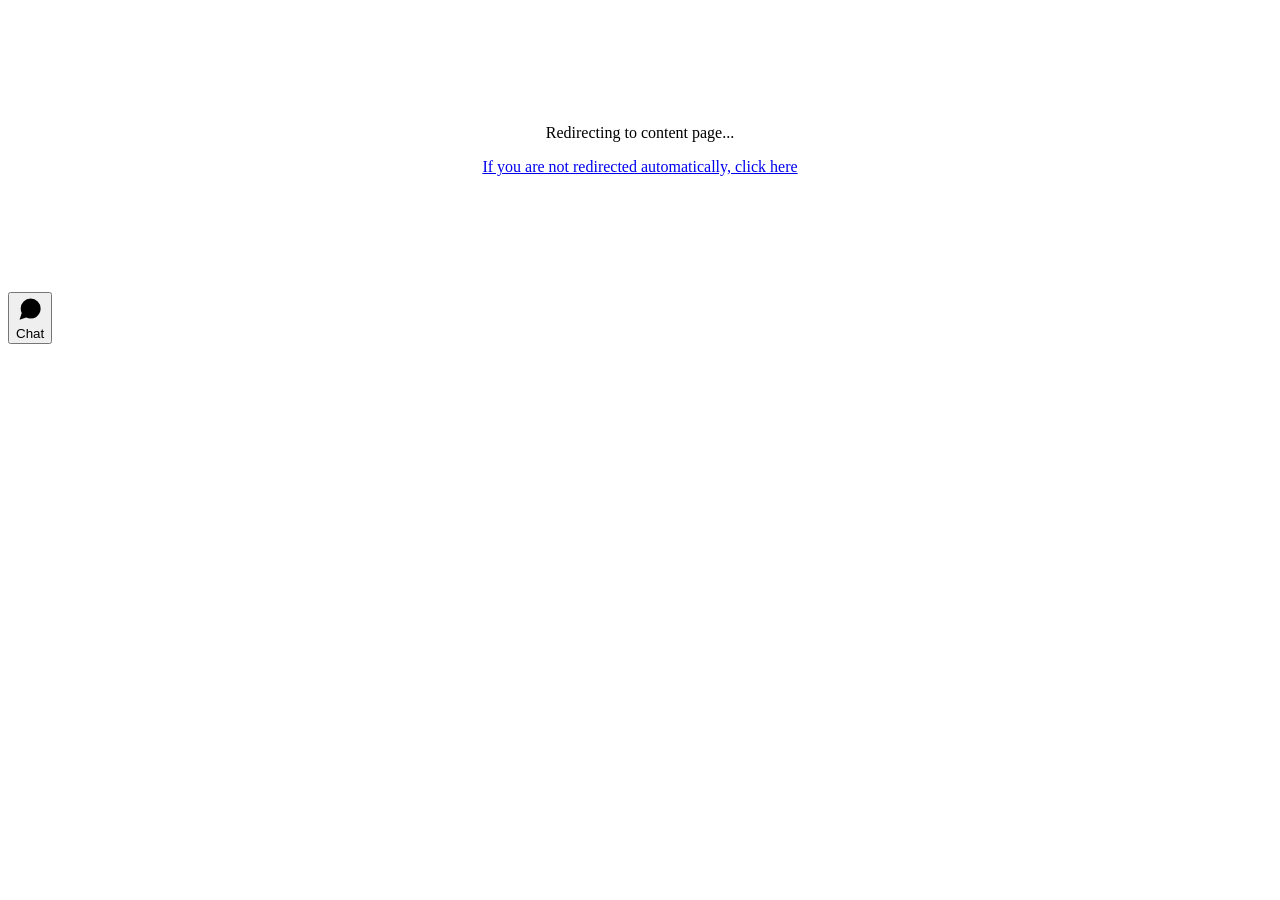
==== commit 15a9dc7e: "内容修改" ====
--- a/projects/AiBlockSensor/en/latest/index.html
+++ b/projects/AiBlockSensor/en/latest/index.html
@@ -3,24 +3,24 @@
   <head>
     <meta charset="utf-8">
     <meta name="viewport" content="width=device-width,initial-scale=1">
-    <title>AiBlockSensor Documentation</title>
-    <meta name="description" content="AiBlockSensor documentation">
+    <title>AiBlockSensors Documentation</title>
+    <meta name="description" content="AiBlockSensors documentation">
     <meta name="generator" content="VitePress v1.6.4">
-    <link rel="preload stylesheet" href="/projects/AiBlockSensor/en/latest/assets/style.DWlYR-lR.css" as="style">
-    <link rel="preload stylesheet" href="/projects/AiBlockSensor/en/latest/vp-icons.css" as="style">
+    <link rel="preload stylesheet" href="/projects/AiBlockSensors/en/latest/assets/style.DWlYR-lR.css" as="style">
+    <link rel="preload stylesheet" href="/projects/AiBlockSensors/en/latest/vp-icons.css" as="style">
     
-    <script type="module" src="/projects/AiBlockSensor/en/latest/assets/app.BptTT9DM.js"></script>
-    <link rel="preload" href="/projects/AiBlockSensor/en/latest/assets/inter-roman-latin.Di8DUHzh.woff2" as="font" type="font/woff2" crossorigin="">
-    <link rel="modulepreload" href="/projects/AiBlockSensor/en/latest/assets/chunks/theme.BO0-6My3.js">
-    <link rel="modulepreload" href="/projects/AiBlockSensor/en/latest/assets/chunks/framework.Hc4qRHti.js">
-    <link rel="modulepreload" href="/projects/AiBlockSensor/en/latest/assets/index.md.BsOaIWyb.lean.js">
-    <link rel="icon" href="/projects/AiBlockSensor/en/latest/favicon.ico">
+    <script type="module" src="/projects/AiBlockSensors/en/latest/assets/app.BptTT9DM.js"></script>
+    <link rel="preload" href="/projects/AiBlockSensors/en/latest/assets/inter-roman-latin.Di8DUHzh.woff2" as="font" type="font/woff2" crossorigin="">
+    <link rel="modulepreload" href="/projects/AiBlockSensors/en/latest/assets/chunks/theme.BO0-6My3.js">
+    <link rel="modulepreload" href="/projects/AiBlockSensors/en/latest/assets/chunks/framework.Hc4qRHti.js">
+    <link rel="modulepreload" href="/projects/AiBlockSensors/en/latest/assets/index.md.BsOaIWyb.lean.js">
+    <link rel="icon" href="/projects/AiBlockSensors/en/latest/favicon.ico">
     <script id="check-dark-mode">(()=>{const e=localStorage.getItem("vitepress-theme-appearance")||"auto",a=window.matchMedia("(prefers-color-scheme: dark)").matches;(!e||e==="auto"?a:e==="dark")&&document.documentElement.classList.add("dark")})();</script>
     <script id="check-mac-os">document.documentElement.classList.toggle("mac",/Mac|iPhone|iPod|iPad/i.test(navigator.platform));</script>
   </head>
   <body>
-    <div id="app"><!--[--><div class="page-redirect" style="text-align:center;padding:100px 20px;"><p>Redirecting to content page...</p><p><a href="/projects/AiBlockSensor/en/latest/docs/19.WonderMind AI Module.html" target="_self">If you are not redirected automatically, click here</a></p></div><!--[--><!----><!--]--><!----><div class="feedback-widget"><!----><button class="feedback-widget__trigger" type="button" aria-expanded="false" aria-label="Open feedback form"><span class="feedback-widget__icon" aria-hidden="true"><svg viewBox="0 0 24 24" focusable="false"><path d="M21 11.5a8.4 8.4 0 0 1-.9 3.8 8.5 8.5 0 0 1-7.6 4.7 8.4 8.4 0 0 1-3.8-.9L3 21l1.9-5.7A8.4 8.4 0 0 1 4 11.5 8.5 8.5 0 0 1 12.5 3 8.5 8.5 0 0 1 21 11.5Z"></path></svg></span><span>Chat</span></button></div><!--]--></div>
-    <script>window.__VP_HASH_MAP__=JSON.parse("{\"docs_19.wondermind ai module.md\":\"Da8fHHJG\",\"docs_index.md\":\"Bi5Z0XgC\",\"index.md\":\"BsOaIWyb\"}");window.__VP_SITE_DATA__=JSON.parse("{\"lang\":\"en-US\",\"dir\":\"ltr\",\"title\":\"AiBlockSensor Documentation\",\"description\":\"AiBlockSensor documentation\",\"base\":\"/projects/AiBlockSensor/en/latest/\",\"head\":[],\"router\":{\"prefetchLinks\":true},\"appearance\":true,\"themeConfig\":{\"siteTitle\":false,\"logo\":\"/e-logo.webp\",\"outline\":[2,3],\"search\":{\"provider\":\"local\",\"options\":{\"translations\":{\"button\":{\"buttonText\":\"Search\",\"buttonAriaLabel\":\"Search\"},\"modal\":{\"searchBox\":{\"resetButtonTitle\":\"Clear search query\",\"resetButtonAriaLabel\":\"Clear search query\",\"cancelButtonText\":\"Cancel\",\"cancelButtonAriaLabel\":\"Cancel\"},\"startScreen\":{\"recentSearchTitle\":\"Recent Searches\",\"noRecentSearchText\":\"No recent searches\",\"suggestedQueryTitle\":\"Suggested Queries\"},\"noResultsScreen\":{\"noResultsText\":\"No results found for\",\"suggestedQueryText\":\"You can try searching for\",\"reportMissingResultsText\":\"Have any queries?\",\"reportMissingResultsLinkText\":\"Report here\"},\"footer\":{\"selectText\":\"to select\",\"navigateText\":\"to navigate\",\"closeText\":\"to close\"}}}}},\"nav\":[{\"text\":\"Home\",\"link\":\"https://www.hiwonder.net/\",\"target\":\"_self\"}],\"sidebar\":[{\"text\":\"19.WonderMind AI Module\",\"link\":\"/docs/19.WonderMind%20AI%20Module.html\",\"collapsed\":false,\"items\":[]}]},\"locales\":{},\"scrollOffset\":134,\"cleanUrls\":false}");</script>
+    <div id="app"><!--[--><div class="page-redirect" style="text-align:center;padding:100px 20px;"><p>Redirecting to content page...</p><p><a href="/projects/AiBlockSensors/en/latest/docs/19.WonderMind AI Module.html" target="_self">If you are not redirected automatically, click here</a></p></div><!--[--><!----><!--]--><!----><div class="feedback-widget"><!----><button class="feedback-widget__trigger" type="button" aria-expanded="false" aria-label="Open feedback form"><span class="feedback-widget__icon" aria-hidden="true"><svg viewBox="0 0 24 24" focusable="false"><path d="M21 11.5a8.4 8.4 0 0 1-.9 3.8 8.5 8.5 0 0 1-7.6 4.7 8.4 8.4 0 0 1-3.8-.9L3 21l1.9-5.7A8.4 8.4 0 0 1 4 11.5 8.5 8.5 0 0 1 12.5 3 8.5 8.5 0 0 1 21 11.5Z"></path></svg></span><span>Chat</span></button></div><!--]--></div>
+    <script>window.__VP_HASH_MAP__=JSON.parse("{\"docs_19.wondermind ai module.md\":\"Da8fHHJG\",\"docs_index.md\":\"Bi5Z0XgC\",\"index.md\":\"BsOaIWyb\"}");window.__VP_SITE_DATA__=JSON.parse("{\"lang\":\"en-US\",\"dir\":\"ltr\",\"title\":\"AiBlockSensors Documentation\",\"description\":\"AiBlockSensors documentation\",\"base\":\"/projects/AiBlockSensors/en/latest/\",\"head\":[],\"router\":{\"prefetchLinks\":true},\"appearance\":true,\"themeConfig\":{\"siteTitle\":false,\"logo\":\"/e-logo.webp\",\"outline\":[2,3],\"search\":{\"provider\":\"local\",\"options\":{\"translations\":{\"button\":{\"buttonText\":\"Search\",\"buttonAriaLabel\":\"Search\"},\"modal\":{\"searchBox\":{\"resetButtonTitle\":\"Clear search query\",\"resetButtonAriaLabel\":\"Clear search query\",\"cancelButtonText\":\"Cancel\",\"cancelButtonAriaLabel\":\"Cancel\"},\"startScreen\":{\"recentSearchTitle\":\"Recent Searches\",\"noRecentSearchText\":\"No recent searches\",\"suggestedQueryTitle\":\"Suggested Queries\"},\"noResultsScreen\":{\"noResultsText\":\"No results found for\",\"suggestedQueryText\":\"You can try searching for\",\"reportMissingResultsText\":\"Have any queries?\",\"reportMissingResultsLinkText\":\"Report here\"},\"footer\":{\"selectText\":\"to select\",\"navigateText\":\"to navigate\",\"closeText\":\"to close\"}}}}},\"nav\":[{\"text\":\"Home\",\"link\":\"https://www.hiwonder.net/\",\"target\":\"_self\"}],\"sidebar\":[{\"text\":\"19.WonderMind AI Module\",\"link\":\"/docs/19.WonderMind%20AI%20Module.html\",\"collapsed\":false,\"items\":[]}]},\"locales\":{},\"scrollOffset\":134,\"cleanUrls\":false}");</script>
     
   </body>
 </html>
